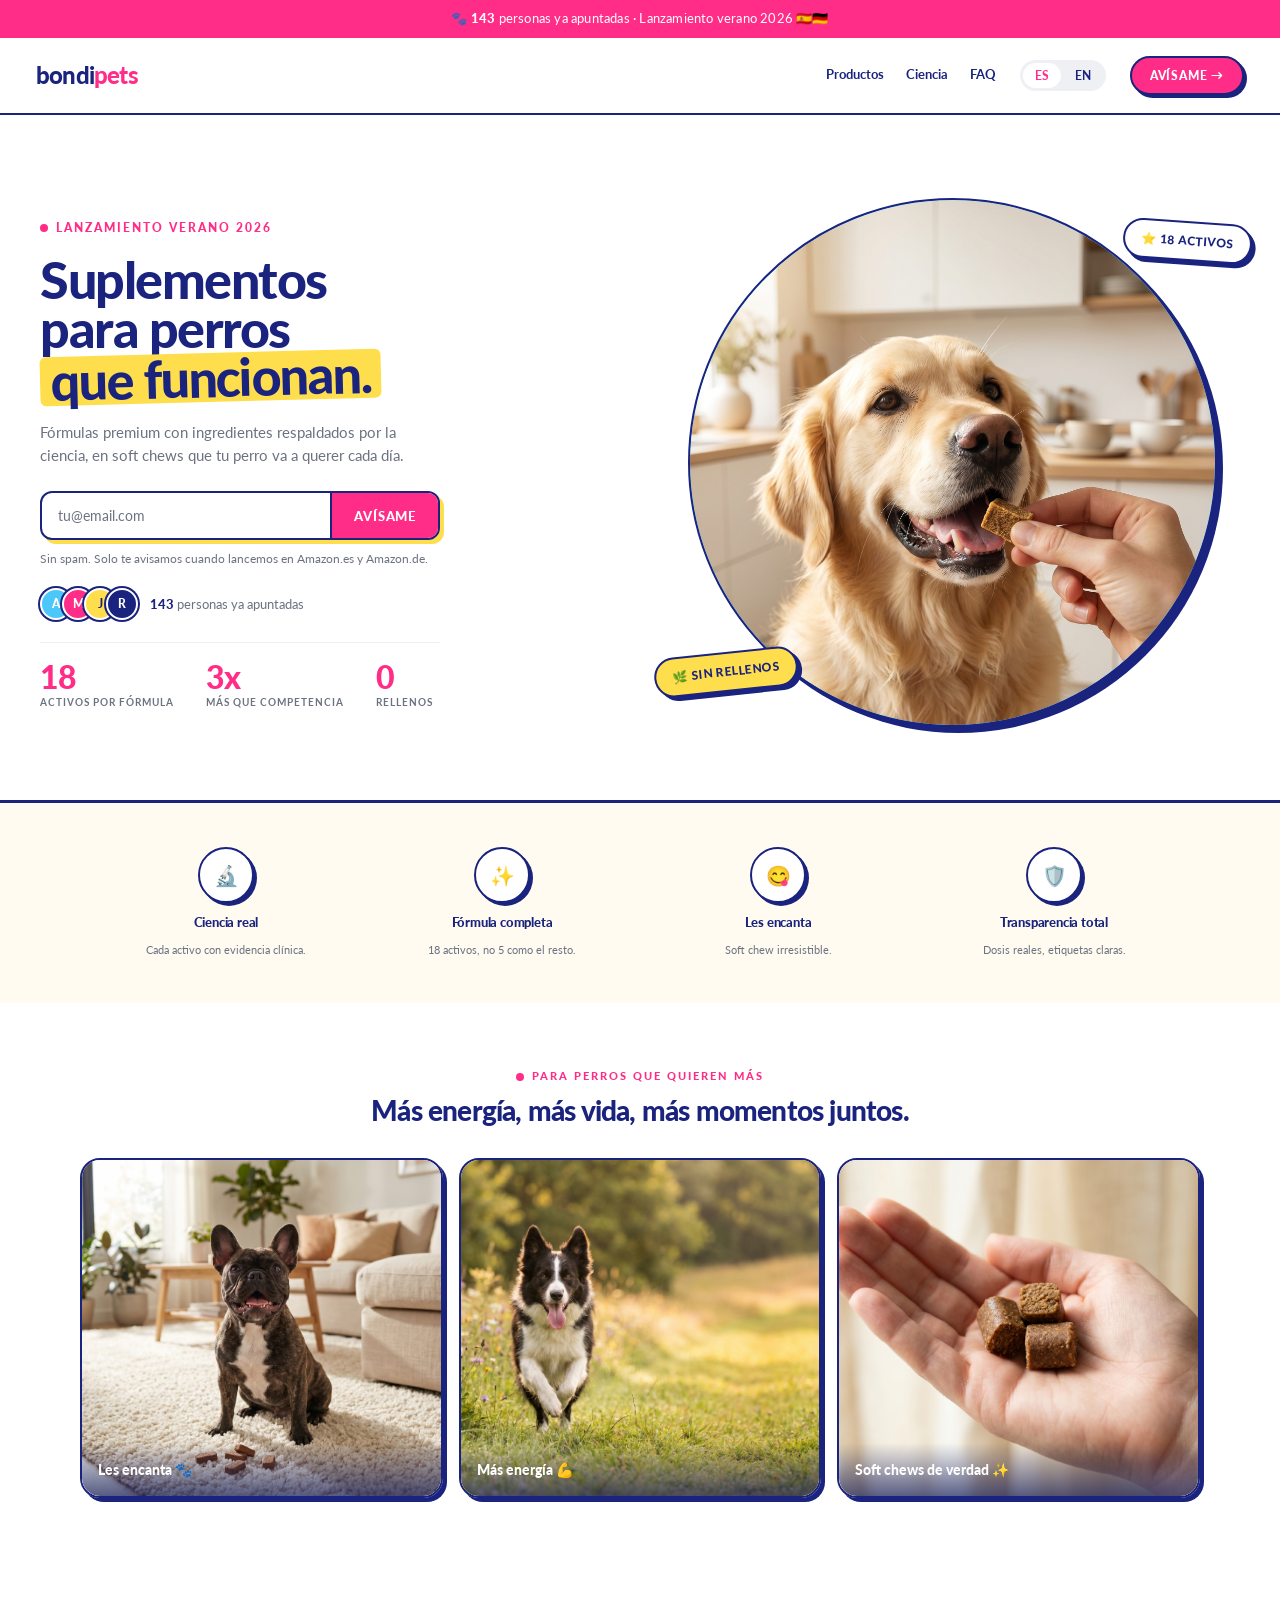
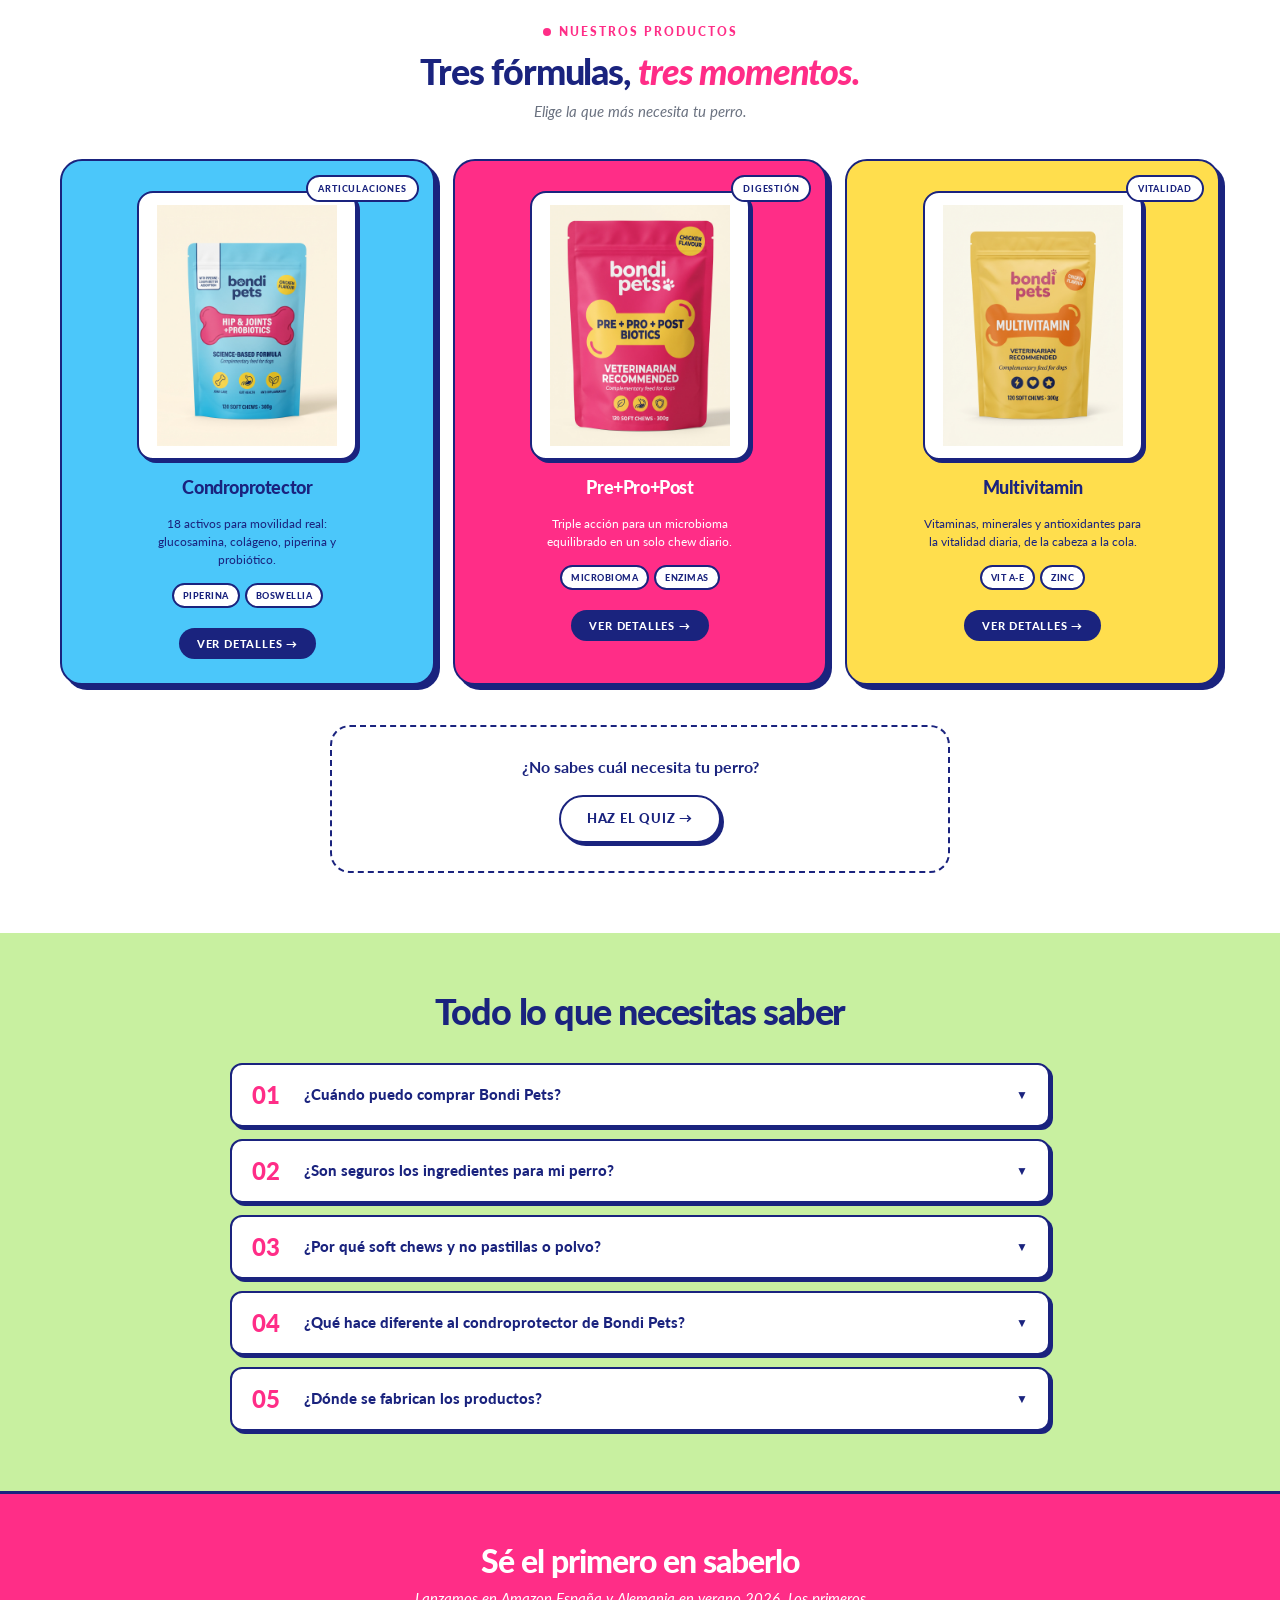
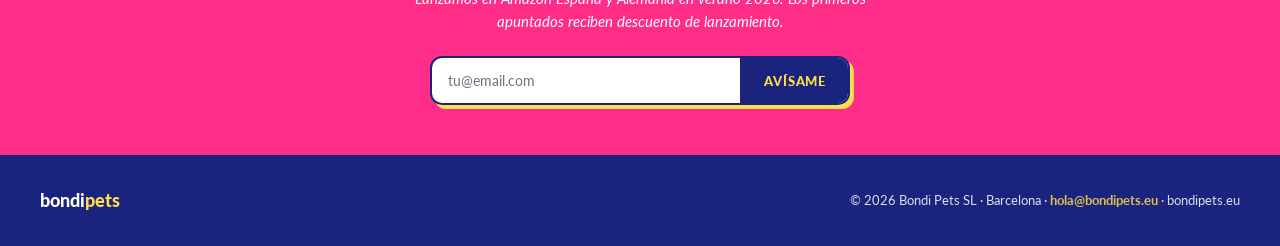
==== index.html @ 2d231807 "add product recommendation quiz Co-Authored-By: Claude Opus 4.7 (1M context) <noreply@anthropic.com>" ====
<!DOCTYPE html>
<html lang="es">
<head>
<meta charset="UTF-8">
<meta name="viewport" content="width=device-width, initial-scale=1.0">
<title>Bondi Pets — Coming Soon</title>
<meta name="description" content="Suplementos premium para perros respaldados por la ciencia. Lanzamos en Amazon España y Alemania en verano 2026.">
<link rel="preconnect" href="https://fonts.googleapis.com">
<link rel="preconnect" href="https://fonts.gstatic.com" crossorigin>
<link href="https://fonts.googleapis.com/css2?family=Lato:ital,wght@0,400;0,700;0,900;1,400&display=swap" rel="stylesheet">
<style>
*,*::before,*::after{box-sizing:border-box;margin:0;padding:0}
:root{
  --fucsia:#FF2D87;
  --amarillo:#FFDE4D;
  --cian:#4BC7FA;
  --navy:#1A237E;
  --cream:#FFFBF0;
  --verde:#C8F0A0;
  --white:#FFFFFF;
  --gris:#6B7280;
  --gris-claro:#EEF0F4;
}
html{scroll-behavior:smooth}
body{font-family:'Lato',sans-serif;background:var(--white);color:var(--navy);overflow-x:hidden;font-weight:400;line-height:1.5}
a{color:inherit;text-decoration:none}

/* TOP BAR */
.topbar{background:var(--fucsia);color:var(--white);text-align:center;padding:9px 16px;font-size:13px;font-weight:400;letter-spacing:0.2px}
.topbar strong{font-weight:900}

/* NAV */
nav{background:var(--white);border-bottom:2.5px solid var(--navy);padding:18px 36px;display:flex;justify-content:space-between;align-items:center;position:sticky;top:0;z-index:100}
.logo{font-weight:900;font-size:24px;color:var(--navy);letter-spacing:-0.8px;cursor:pointer;line-height:1}
.logo span{color:var(--fucsia)}
.nav-right{display:flex;gap:24px;align-items:center}
.nav-links{display:flex;gap:22px;align-items:center}
.nav-link{font-size:13px;font-weight:700;color:var(--navy);cursor:pointer;transition:color 0.15s}
.nav-link:hover{color:var(--fucsia)}
.lang-toggle{display:flex;background:var(--gris-claro);border-radius:999px;padding:3px;gap:2px}
.lang-btn{font-family:'Lato',sans-serif;font-size:12px;font-weight:700;padding:5px 12px;border-radius:999px;border:none;background:transparent;cursor:pointer;color:var(--navy)}
.lang-btn.active{background:var(--white);color:var(--fucsia)}
.btn-cta{background:var(--fucsia);color:var(--white);font-weight:900;font-size:12px;padding:10px 18px;border-radius:999px;border:2.5px solid var(--navy);cursor:pointer;font-family:'Lato',sans-serif;letter-spacing:0.8px;box-shadow:3px 3px 0 var(--navy);transition:transform 0.1s,box-shadow 0.1s}
.btn-cta:hover{transform:translate(-1px,-1px);box-shadow:4px 4px 0 var(--navy)}
.btn-cta:active{transform:translate(2px,2px);box-shadow:1px 1px 0 var(--navy)}

/* HERO */
.hero{padding:60px 40px 50px;display:grid;grid-template-columns:1fr 1fr;gap:50px;max-width:1280px;margin:0 auto;align-items:center}
.eyebrow{display:inline-flex;align-items:center;gap:8px;color:var(--fucsia);font-size:12px;font-weight:900;letter-spacing:2px;text-transform:uppercase;margin-bottom:18px}
.eyebrow::before{content:'';width:8px;height:8px;border-radius:50%;background:var(--fucsia)}
.hero-title{font-weight:900;font-size:52px;line-height:0.95;color:var(--navy);letter-spacing:-1.5px;margin-bottom:18px}
.highlight{display:inline-block;background:var(--amarillo);padding:0 10px;border-radius:6px;transform:rotate(-1.5deg)}
.hero-sub{font-size:15px;color:var(--gris);line-height:1.55;max-width:380px;margin-bottom:24px}
.email-wrap{display:flex;background:var(--white);border:2.5px solid var(--navy);border-radius:12px;max-width:400px;box-shadow:4px 4px 0 var(--amarillo);overflow:hidden}
.email-wrap input{flex:1;border:none;outline:none;padding:14px 16px;font-size:14px;font-family:'Lato',sans-serif;background:transparent;color:var(--navy);font-weight:400}
.email-wrap input::placeholder{color:var(--gris)}
.email-wrap button{background:var(--fucsia);color:var(--white);border:none;font-weight:900;font-family:'Lato',sans-serif;font-size:13px;padding:14px 22px;cursor:pointer;white-space:nowrap;letter-spacing:0.8px;border-left:2.5px solid var(--navy)}
.email-wrap button:hover{background:var(--navy)}
.launch-hint{margin-top:10px;font-size:12px;color:var(--gris);font-weight:400}
.success-msg,.error-msg{display:none;margin-top:10px;font-size:13px;font-weight:900}
.success-msg{color:var(--navy)}
.error-msg{color:var(--fucsia)}

.trust-bar{margin-top:20px;display:flex;align-items:center;gap:12px;font-size:13px;color:var(--gris);font-weight:400}
.avatars{display:flex}
.avatars div{width:32px;height:32px;border-radius:50%;border:2.5px solid var(--white);margin-left:-10px;display:flex;align-items:center;justify-content:center;font-size:12px;font-weight:900;color:var(--white);box-shadow:0 0 0 2px var(--navy)}
.avatars div:first-child{margin-left:0}
.trust-bar strong{color:var(--navy);font-weight:900}

.hero-sep{height:1px;background:var(--gris-claro);margin:22px 0 18px;max-width:400px}
.stats{display:flex;gap:32px;max-width:400px}
.stat{display:flex;flex-direction:column;gap:2px}
.stat-num{font-size:32px;font-weight:900;color:var(--fucsia);line-height:1;letter-spacing:-1px}
.stat-lbl{font-size:10px;font-weight:700;color:var(--gris);text-transform:uppercase;letter-spacing:1px}

/* HERO RIGHT — product stage */
.hero-right{position:relative;aspect-ratio:1;display:flex;align-items:center;justify-content:center;max-width:700px;width:100%;justify-self:center}
.hero-stage{position:relative;width:92%;aspect-ratio:1;border-radius:50%;background:var(--cian);border:2.5px solid var(--navy);box-shadow:6px 6px 0 var(--navy);overflow:hidden}
.hero-stage img{width:100%;height:100%;object-fit:cover;border-radius:50%;display:block}

.floater{position:absolute;background:var(--white);border:2.5px solid var(--navy);border-radius:999px;padding:9px 16px;font-size:12px;font-weight:900;color:var(--navy);box-shadow:4px 4px 0 var(--navy);letter-spacing:0.5px;z-index:3;white-space:nowrap}
.floater-top{top:8%;right:-2%;transform:rotate(4deg)}
.floater-bot{bottom:10%;left:-2%;transform:rotate(-6deg);background:var(--amarillo)}

/* BENEFICIOS */
.benefits{background:var(--cream);border-top:3px solid var(--navy);padding:44px 40px}
.benefits-grid{max-width:1080px;margin:0 auto;display:grid;grid-template-columns:repeat(4,1fr);gap:24px}
.benefit{display:flex;flex-direction:column;align-items:center;text-align:center;gap:10px}
.benefit-icon{width:56px;height:56px;background:var(--white);border:2.5px solid var(--navy);border-radius:50%;display:flex;align-items:center;justify-content:center;font-size:20px;box-shadow:3px 3px 0 var(--navy)}
.benefit h4{font-size:13px;font-weight:900;color:var(--navy);letter-spacing:-0.2px}
.benefit p{font-size:11px;color:var(--gris);line-height:1.5;max-width:180px}

/* LIFESTYLE */
.lifestyle{background:var(--white);padding:60px 40px;max-width:1200px;margin:0 auto}
.lifestyle-head{text-align:center;margin-bottom:32px}
.lifestyle-eyebrow{display:inline-flex;align-items:center;gap:8px;color:var(--fucsia);font-size:11px;font-weight:900;letter-spacing:2px;text-transform:uppercase;margin-bottom:10px}
.lifestyle-eyebrow::before{content:'';width:8px;height:8px;border-radius:50%;background:var(--fucsia)}
.lifestyle-title{font-weight:900;font-size:28px;color:var(--navy);letter-spacing:-0.8px;line-height:1.1}
.lifestyle-grid{display:grid;grid-template-columns:repeat(3,1fr);gap:16px}
.lifestyle-card{position:relative;border:2.5px solid var(--navy);border-radius:20px;box-shadow:4px 4px 0 var(--navy);overflow:hidden;height:340px}
.lifestyle-card img{width:100%;height:100%;object-fit:cover;display:block}
.lifestyle-caption{position:absolute;bottom:0;left:0;right:0;padding:16px;background:linear-gradient(to bottom,rgba(26,35,94,0) 0%,rgba(26,35,94,0.7) 100%);color:var(--white);font-size:14px;font-weight:900;border-radius:0 0 18px 18px}

/* PRODUCTS */
.products{background:var(--white);padding:60px 40px}
.products-head{text-align:center;max-width:680px;margin:0 auto 36px}
.section-eyebrow{display:inline-flex;align-items:center;gap:8px;color:var(--fucsia);font-size:12px;font-weight:900;letter-spacing:2px;text-transform:uppercase;margin-bottom:12px}
.section-eyebrow::before{content:'';width:8px;height:8px;border-radius:50%;background:var(--fucsia)}
.section-title{font-weight:900;font-size:36px;color:var(--navy);letter-spacing:-1.2px;line-height:1.05;margin-bottom:10px}
.section-title em{color:var(--fucsia);font-style:italic;font-weight:900}
.section-sub{font-size:15px;color:var(--gris);font-style:italic}

.products-grid{max-width:1160px;margin:0 auto;display:grid;grid-template-columns:repeat(3,1fr);gap:18px}
.pcard{position:relative;border:2.5px solid var(--navy);border-radius:22px;padding:24px 20px;display:flex;flex-direction:column;align-items:center;gap:14px;box-shadow:5px 5px 0 var(--navy)}
.pc-cian{background:var(--cian)}
.pc-fucsia{background:var(--fucsia)}
.pc-amarillo{background:var(--amarillo)}
.pc-tag{position:absolute;top:14px;right:14px;background:var(--white);border:2px solid var(--navy);border-radius:999px;font-size:9px;font-weight:900;color:var(--navy);padding:5px 10px;letter-spacing:0.8px}
.pc-img-wrap{width:100%;max-width:220px;background:var(--white);border:2.5px solid var(--navy);border-radius:16px;padding:12px;box-shadow:3px 3px 0 var(--navy);margin-top:6px;display:flex;align-items:center;justify-content:center}
.pc-img-wrap img{width:100%;max-width:180px;height:auto;display:block}
.pc-title{font-size:18px;font-weight:900;color:var(--navy);letter-spacing:-0.4px;text-align:center}
.pc-desc{font-size:12px;color:var(--navy);line-height:1.5;text-align:center;max-width:220px}
.pc-chips{display:flex;flex-wrap:wrap;gap:5px;justify-content:center}
.pc-chip{font-size:9px;font-weight:900;padding:4px 9px;border-radius:999px;background:var(--white);border:2px solid var(--navy);color:var(--navy);letter-spacing:0.5px}
.pc-btn{margin-top:6px;background:var(--navy);color:var(--white);font-family:'Lato',sans-serif;font-weight:900;font-size:11px;padding:9px 18px;border-radius:999px;border:none;cursor:pointer;letter-spacing:0.8px}
.pc-btn:hover{background:var(--white);color:var(--navy);outline:2px solid var(--navy)}
.pc-fucsia .pc-title,.pc-fucsia .pc-desc{color:var(--white)}
.quiz-cta{margin-top:40px;text-align:center;padding:28px 24px;border:2.5px dashed var(--navy);border-radius:20px;max-width:620px;margin-left:auto;margin-right:auto}
.quiz-cta p{font-size:16px;font-weight:700;color:var(--navy);margin-bottom:16px}
.btn-outline-navy{display:inline-block;background:var(--white);color:var(--navy);font-family:'Lato',sans-serif;font-weight:900;font-size:13px;padding:12px 26px;border-radius:999px;border:2.5px solid var(--navy);cursor:pointer;letter-spacing:0.8px;text-transform:uppercase;box-shadow:3px 3px 0 var(--navy);transition:transform 0.1s,box-shadow 0.1s,background 0.15s,color 0.15s}
.btn-outline-navy:hover{background:var(--navy);color:var(--amarillo);transform:translate(-1px,-1px);box-shadow:4px 4px 0 var(--fucsia)}
.btn-outline-navy:active{transform:translate(2px,2px);box-shadow:1px 1px 0 var(--navy)}

/* FAQ */
.faq-section{background:var(--verde);padding:60px 40px}
.faq-inner{max-width:820px;margin:0 auto}
.faq-section .section-title{text-align:center;margin-bottom:32px}
.faq-list{display:flex;flex-direction:column;gap:12px}
.faq-item{background:var(--white);border:2px solid var(--navy);border-radius:12px;box-shadow:3px 3px 0 var(--navy);overflow:hidden}
.faq-q{padding:18px 20px;font-weight:900;font-size:15px;color:var(--navy);cursor:pointer;display:flex;align-items:center;gap:16px;transition:background 0.15s}
.faq-q:hover{background:var(--cream)}
.faq-num{color:var(--fucsia);font-weight:900;font-size:24px;line-height:1;flex-shrink:0;letter-spacing:-0.5px;min-width:36px}
.faq-q-text{flex:1}
.faq-arrow{font-size:12px;color:var(--navy);transition:transform 0.2s;flex-shrink:0}
.faq-a{display:none;padding:0 20px 18px calc(20px + 36px + 16px);font-size:14px;color:var(--navy);line-height:1.6}
.faq-item.open .faq-arrow{transform:rotate(180deg)}
.faq-item.open .faq-a{display:block}

/* CTA */
.cta-band{background:var(--fucsia);color:var(--white);padding:50px 40px;text-align:center;border-top:3px solid var(--navy)}
.cta-band h2{font-weight:900;font-size:32px;margin-bottom:10px;letter-spacing:-1px;line-height:1.05}
.cta-band p{font-size:15px;margin-bottom:24px;font-style:italic;max-width:520px;margin-left:auto;margin-right:auto}
.cta-form{display:flex;max-width:420px;margin:0 auto;background:var(--white);border:2.5px solid var(--navy);border-radius:12px;box-shadow:4px 4px 0 var(--amarillo);overflow:hidden}
.cta-form input{flex:1;border:none;outline:none;background:transparent;padding:14px 16px;font-size:14px;font-family:'Lato',sans-serif;color:var(--navy);font-weight:400}
.cta-form input::placeholder{color:var(--gris)}
.cta-form button{background:var(--navy);color:var(--amarillo);border:none;font-weight:900;font-family:'Lato',sans-serif;font-size:13px;padding:14px 22px;cursor:pointer;white-space:nowrap;letter-spacing:0.8px;border-left:2.5px solid var(--navy)}
.cta-form button:hover{background:var(--amarillo);color:var(--navy)}
.cta-success,.cta-error{display:none;margin-top:14px;font-size:13px;font-weight:900;color:var(--amarillo)}

/* FOOTER */
footer{background:var(--navy);padding:32px 40px;display:flex;justify-content:space-between;align-items:center;flex-wrap:wrap;gap:14px}
.footer-logo{font-weight:900;font-size:18px;color:var(--white)}
.footer-logo span{color:var(--amarillo)}
.footer-info{font-size:13px;color:var(--white);opacity:0.85}
.footer-info a{color:var(--amarillo);font-weight:700}

@media(max-width:900px){
  .hero{grid-template-columns:1fr;padding:40px 20px;gap:40px}
  .hero-title{font-size:40px}
  .hero-right{max-width:360px;margin:0 auto;width:100%}
  .benefits-grid{grid-template-columns:repeat(2,1fr);gap:20px}
  .products-grid{grid-template-columns:1fr;gap:16px}
  .lifestyle-grid{grid-template-columns:1fr;gap:14px}
  .lifestyle-card{height:280px}
  .lifestyle-title{font-size:24px}
  nav{padding:14px 20px}
  .nav-links{display:none}
  .lifestyle{padding:44px 20px}
  .benefits,.products,.faq-section,.cta-band{padding:44px 20px}
  footer{flex-direction:column;text-align:center;padding:24px 20px}
  .floater-top{right:-2%}
  .floater-bot{left:-4%}
}
@media(max-width:480px){
  .hero-title{font-size:34px}
  .stats{gap:20px}
  .stat-num{font-size:26px}
  .email-wrap,.cta-form{flex-direction:column}
  .email-wrap button,.cta-form button{border-left:none;border-top:2.5px solid var(--navy)}
  .benefits-grid{grid-template-columns:1fr}
  .btn-cta{display:none}
  .faq-a{padding-left:20px}
}
</style>
</head>
<body>

<div class="topbar">
  🐾 <strong id="counter-num">143</strong> <span class="es">personas ya apuntadas · Lanzamiento verano 2026 🇪🇸🇩🇪</span><span class="en" style="display:none">people signed up · Launching summer 2026 🇪🇸🇩🇪</span>
</div>

<nav>
  <div class="logo" onclick="scrollTo(0,0)">bondi<span>pets</span></div>
  <div class="nav-right">
    <div class="nav-links">
      <a class="nav-link es" onclick="document.getElementById('productos').scrollIntoView({behavior:'smooth'})">Productos</a>
      <a class="nav-link en" style="display:none" onclick="document.getElementById('productos').scrollIntoView({behavior:'smooth'})">Products</a>
      <a class="nav-link es" onclick="document.getElementById('ciencia').scrollIntoView({behavior:'smooth'})">Ciencia</a>
      <a class="nav-link en" style="display:none" onclick="document.getElementById('ciencia').scrollIntoView({behavior:'smooth'})">Science</a>
      <a class="nav-link es" onclick="document.getElementById('faq').scrollIntoView({behavior:'smooth'})">FAQ</a>
      <a class="nav-link en" style="display:none" onclick="document.getElementById('faq').scrollIntoView({behavior:'smooth'})">FAQ</a>
    </div>
    <div class="lang-toggle">
      <button class="lang-btn active" onclick="setLang('es')">ES</button>
      <button class="lang-btn" onclick="setLang('en')">EN</button>
    </div>
    <button class="btn-cta" onclick="scrollTo({top:0,behavior:'smooth'});setTimeout(()=>document.getElementById('hero-email').focus(),500)">
      <span class="es">AVÍSAME →</span><span class="en" style="display:none">NOTIFY ME →</span>
    </button>
  </div>
</nav>

<!-- HERO -->
<section class="hero">
  <div>
    <div class="eyebrow">
      <span class="es">LANZAMIENTO VERANO 2026</span>
      <span class="en" style="display:none">LAUNCHING SUMMER 2026</span>
    </div>
    <h1 class="hero-title">
      <span class="es">Suplementos<br>para perros<br><span class="highlight">que funcionan.</span></span>
      <span class="en" style="display:none">Supplements<br>for dogs<br><span class="highlight">that work.</span></span>
    </h1>
    <p class="hero-sub es">Fórmulas premium con ingredientes respaldados por la ciencia, en soft chews que tu perro va a querer cada día.</p>
    <p class="hero-sub en" style="display:none">Premium formulas with science-backed ingredients, in soft chews your dog will want every single day.</p>
    <div class="email-wrap">
      <input type="email" id="hero-email" placeholder="tu@email.com">
      <button onclick="submitEmail('hero-email','hero-success','.email-wrap button','hero-error')">
        <span class="es">AVÍSAME</span><span class="en" style="display:none">NOTIFY ME</span>
      </button>
    </div>
    <p class="launch-hint es">Sin spam. Solo te avisamos cuando lancemos en Amazon.es y Amazon.de.</p>
    <p class="launch-hint en" style="display:none">No spam. We'll only notify you when we launch on Amazon.es and Amazon.de.</p>
    <p class="success-msg" id="hero-success">
      <span class="es">✓ ¡Apuntado! Te avisamos pronto.</span>
      <span class="en" style="display:none">✓ You're in! We'll be in touch.</span>
    </p>
    <p class="error-msg" id="hero-error">
      <span class="es">✗ Algo falló. Vuelve a intentarlo en un momento.</span>
      <span class="en" style="display:none">✗ Something went wrong. Please try again.</span>
    </p>

    <div class="trust-bar">
      <div class="avatars">
        <div style="background:#4BC7FA">A</div>
        <div style="background:#FF2D87">M</div>
        <div style="background:#FFDE4D;color:#1A237E">J</div>
        <div style="background:#1A237E">R</div>
      </div>
      <span class="es"><strong id="counter-num2">143</strong> personas ya apuntadas</span>
      <span class="en" style="display:none"><strong id="counter-num3">143</strong> people signed up</span>
    </div>

    <div class="hero-sep"></div>

    <div class="stats">
      <div class="stat">
        <div class="stat-num">18</div>
        <div class="stat-lbl es">Activos por fórmula</div>
        <div class="stat-lbl en" style="display:none">Actives per formula</div>
      </div>
      <div class="stat">
        <div class="stat-num">3x</div>
        <div class="stat-lbl es">Más que competencia</div>
        <div class="stat-lbl en" style="display:none">More vs competition</div>
      </div>
      <div class="stat">
        <div class="stat-num">0</div>
        <div class="stat-lbl es">Rellenos</div>
        <div class="stat-lbl en" style="display:none">Fillers</div>
      </div>
    </div>
  </div>

  <div class="hero-right">
    <div class="hero-stage">
      <img src="images/hero-dog-eating.png" alt="Golden retriever feliz recibiendo un soft chew Bondi Pets en una cocina luminosa" width="700" height="700">
    </div>
    <div class="floater floater-top">⭐ 18 ACTIVOS</div>
    <div class="floater floater-bot">🌿 SIN RELLENOS</div>
  </div>
</section>

<!-- BENEFICIOS -->
<section class="benefits" id="ciencia">
  <div class="benefits-grid">
    <div class="benefit">
      <div class="benefit-icon">🔬</div>
      <h4 class="es">Ciencia real</h4>
      <h4 class="en" style="display:none">Real science</h4>
      <p class="es">Cada activo con evidencia clínica.</p>
      <p class="en" style="display:none">Every active with clinical evidence.</p>
    </div>
    <div class="benefit">
      <div class="benefit-icon">✨</div>
      <h4 class="es">Fórmula completa</h4>
      <h4 class="en" style="display:none">Complete formula</h4>
      <p class="es">18 activos, no 5 como el resto.</p>
      <p class="en" style="display:none">18 actives, not 5 like the rest.</p>
    </div>
    <div class="benefit">
      <div class="benefit-icon">😋</div>
      <h4 class="es">Les encanta</h4>
      <h4 class="en" style="display:none">Dogs love it</h4>
      <p class="es">Soft chew irresistible.</p>
      <p class="en" style="display:none">Irresistible soft chew.</p>
    </div>
    <div class="benefit">
      <div class="benefit-icon">🛡️</div>
      <h4 class="es">Transparencia total</h4>
      <h4 class="en" style="display:none">Full transparency</h4>
      <p class="es">Dosis reales, etiquetas claras.</p>
      <p class="en" style="display:none">Real doses, clear labels.</p>
    </div>
  </div>
</section>

<!-- LIFESTYLE -->
<section class="lifestyle">
  <div class="lifestyle-head">
    <div class="lifestyle-eyebrow es">PARA PERROS QUE QUIEREN MÁS</div>
    <div class="lifestyle-eyebrow en" style="display:none">FOR DOGS WHO WANT MORE</div>
    <h2 class="lifestyle-title es">Más energía, más vida, más momentos juntos.</h2>
    <h2 class="lifestyle-title en" style="display:none">More energy, more life, more moments together.</h2>
  </div>
  <div class="lifestyle-grid">
    <div class="lifestyle-card">
      <img src="images/lifestyle-bulldog-happy.png" alt="Bulldog francés sonriente con soft chews Bondi Pets en una alfombra cream" loading="lazy" width="600" height="340">
      <div class="lifestyle-caption"><span class="es">Les encanta 🐾</span><span class="en" style="display:none">They love it 🐾</span></div>
    </div>
    <div class="lifestyle-card">
      <img src="images/lifestyle-border-collie-running.png" alt="Border collie corriendo feliz por un prado soleado al atardecer" loading="lazy" width="600" height="340">
      <div class="lifestyle-caption"><span class="es">Más energía 💪</span><span class="en" style="display:none">More energy 💪</span></div>
    </div>
    <div class="lifestyle-card">
      <img src="images/lifestyle-chews-closeup.png" alt="Detalle de tres soft chews marrones Bondi Pets en la palma de una mano" loading="lazy" width="600" height="340">
      <div class="lifestyle-caption"><span class="es">Soft chews de verdad ✨</span><span class="en" style="display:none">Real soft chews ✨</span></div>
    </div>
  </div>
</section>

<!-- PRODUCTS -->
<section class="products" id="productos">
  <div class="products-head">
    <div class="section-eyebrow es">NUESTROS PRODUCTOS</div>
    <div class="section-eyebrow en" style="display:none">OUR PRODUCTS</div>
    <h2 class="section-title es">Tres fórmulas, <em>tres momentos.</em></h2>
    <h2 class="section-title en" style="display:none">Three formulas, <em>three moments.</em></h2>
    <p class="section-sub es">Elige la que más necesita tu perro.</p>
    <p class="section-sub en" style="display:none">Choose the one your dog needs most.</p>
  </div>
  <div class="products-grid">

    <div class="pcard pc-cian">
      <span class="pc-tag"><span class="es">ARTICULACIONES</span><span class="en" style="display:none">JOINTS</span></span>
      <div class="pc-img-wrap">
        <img src="images/doypack-condroprotector.png" alt="Doypack Bondi Pets Condroprotector para articulaciones con 18 activos" loading="lazy" width="220" height="290">
      </div>
      <div class="pc-title es">Condroprotector</div>
      <div class="pc-title en" style="display:none">Joint Support</div>
      <p class="pc-desc es">18 activos para movilidad real: glucosamina, colágeno, piperina y probiótico.</p>
      <p class="pc-desc en" style="display:none">18 actives for real mobility: glucosamine, collagen, piperine and probiotic.</p>
      <div class="pc-chips">
        <span class="pc-chip">PIPERINA</span>
        <span class="pc-chip">BOSWELLIA</span>
      </div>
      <button class="pc-btn"><span class="es">VER DETALLES →</span><span class="en" style="display:none">SEE DETAILS →</span></button>
    </div>

    <div class="pcard pc-fucsia">
      <span class="pc-tag"><span class="es">DIGESTIÓN</span><span class="en" style="display:none">DIGESTION</span></span>
      <div class="pc-img-wrap">
        <img src="images/doypack-biotics.png" alt="Doypack Bondi Pets Pre+Pro+Post Biotics para digestión y microbioma" loading="lazy" width="220" height="290">
      </div>
      <div class="pc-title es">Pre+Pro+Post</div>
      <div class="pc-title en" style="display:none">Pre+Pro+Post</div>
      <p class="pc-desc es">Triple acción para un microbioma equilibrado en un solo chew diario.</p>
      <p class="pc-desc en" style="display:none">Triple action for a balanced microbiome in one daily chew.</p>
      <div class="pc-chips">
        <span class="pc-chip">MICROBIOMA</span>
        <span class="pc-chip">ENZIMAS</span>
      </div>
      <button class="pc-btn"><span class="es">VER DETALLES →</span><span class="en" style="display:none">SEE DETAILS →</span></button>
    </div>

    <div class="pcard pc-amarillo">
      <span class="pc-tag"><span class="es">VITALIDAD</span><span class="en" style="display:none">VITALITY</span></span>
      <div class="pc-img-wrap">
        <img src="images/doypack-multivitamin.png" alt="Doypack Bondi Pets Multivitamin con vitaminas minerales y antioxidantes" loading="lazy" width="220" height="290">
      </div>
      <div class="pc-title es">Multivitamin</div>
      <div class="pc-title en" style="display:none">Multivitamin</div>
      <p class="pc-desc es">Vitaminas, minerales y antioxidantes para la vitalidad diaria, de la cabeza a la cola.</p>
      <p class="pc-desc en" style="display:none">Vitamins, minerals and antioxidants for daily vitality, head to tail.</p>
      <div class="pc-chips">
        <span class="pc-chip">VIT A-E</span>
        <span class="pc-chip">ZINC</span>
      </div>
      <button class="pc-btn"><span class="es">VER DETALLES →</span><span class="en" style="display:none">SEE DETAILS →</span></button>
    </div>

  </div>

  <div class="quiz-cta">
    <p class="es">¿No sabes cuál necesita tu perro?</p>
    <p class="en" style="display:none">Not sure which one your dog needs?</p>
    <a class="btn-outline-navy" href="quiz.html"><span class="es">HAZ EL QUIZ →</span><span class="en" style="display:none">TAKE THE QUIZ →</span></a>
  </div>
</section>

<!-- FAQ -->
<section class="faq-section" id="faq">
  <div class="faq-inner">
    <h2 class="section-title es">Todo lo que necesitas saber</h2>
    <h2 class="section-title en" style="display:none">Everything you need to know</h2>
    <div class="faq-list">
      <div class="faq-item">
        <div class="faq-q" onclick="toggleFaq(this)">
          <span class="faq-num">01</span>
          <span class="faq-q-text"><span class="es">¿Cuándo puedo comprar Bondi Pets?</span><span class="en" style="display:none">When can I buy Bondi Pets?</span></span>
          <span class="faq-arrow">▼</span>
        </div>
        <div class="faq-a"><span class="es">Lanzamos en Amazon España y Amazon Alemania en verano 2026. Apúntate arriba y serás el primero en saberlo — con descuento de lanzamiento incluido.</span><span class="en" style="display:none">We launch on Amazon Spain and Amazon Germany in summer 2026. Sign up above and you'll be the first to know — including a launch discount.</span></div>
      </div>
      <div class="faq-item">
        <div class="faq-q" onclick="toggleFaq(this)">
          <span class="faq-num">02</span>
          <span class="faq-q-text"><span class="es">¿Son seguros los ingredientes para mi perro?</span><span class="en" style="display:none">Are the ingredients safe for my dog?</span></span>
          <span class="faq-arrow">▼</span>
        </div>
        <div class="faq-a"><span class="es">Sí. Todos los ingredientes están seleccionados con base en evidencia clínica y están dentro de los límites de seguridad establecidos para perros. Las fórmulas cumplen con la normativa europea de pienso complementario (Reg. 767/2009).</span><span class="en" style="display:none">Yes. All ingredients are selected based on clinical evidence and are within established safety limits for dogs. The formulas comply with European complementary feed regulations (Reg. 767/2009).</span></div>
      </div>
      <div class="faq-item">
        <div class="faq-q" onclick="toggleFaq(this)">
          <span class="faq-num">03</span>
          <span class="faq-q-text"><span class="es">¿Por qué soft chews y no pastillas o polvo?</span><span class="en" style="display:none">Why soft chews and not pills or powder?</span></span>
          <span class="faq-arrow">▼</span>
        </div>
        <div class="faq-a"><span class="es">Los soft chews tienen la mayor tasa de aceptación por parte de los perros — más del 90% los acepta sin resistencia. Sin esconder pastillas en comida, sin mezclar polvos. Tu perro lo toma como una chuche.</span><span class="en" style="display:none">Soft chews have the highest acceptance rate among dogs — over 90% accept them without resistance. No hiding pills in food, no mixing powders. Your dog takes it like a treat.</span></div>
      </div>
      <div class="faq-item">
        <div class="faq-q" onclick="toggleFaq(this)">
          <span class="faq-num">04</span>
          <span class="faq-q-text"><span class="es">¿Qué hace diferente al condroprotector de Bondi Pets?</span><span class="en" style="display:none">What makes Bondi Pets joint supplement different?</span></span>
          <span class="faq-arrow">▼</span>
        </div>
        <div class="faq-a"><span class="es">Tres cosas que ningún competidor en Amazon.es tiene: (1) Piperina para maximizar la absorción de la cúrcuma, (2) Probiótico Bacillus subtilis para salud intestinal, (3) 18 activos frente a los 5-6 de media de la competencia.</span><span class="en" style="display:none">Three things no competitor on Amazon.es has: (1) Piperine to maximize turmeric absorption, (2) Bacillus subtilis probiotic for gut health, (3) 18 actives vs the competition's average of 5-6.</span></div>
      </div>
      <div class="faq-item">
        <div class="faq-q" onclick="toggleFaq(this)">
          <span class="faq-num">05</span>
          <span class="faq-q-text"><span class="es">¿Dónde se fabrican los productos?</span><span class="en" style="display:none">Where are the products manufactured?</span></span>
          <span class="faq-arrow">▼</span>
        </div>
        <div class="faq-a"><span class="es">Los productos se fabrican con estándares de calidad certificados y cumplen con toda la normativa de importación y etiquetado de la Unión Europea antes de llegar al consumidor.</span><span class="en" style="display:none">Products are manufactured to certified quality standards and comply with all EU import and labeling regulations before reaching the consumer.</span></div>
      </div>
    </div>
  </div>
</section>

<!-- CTA -->
<div class="cta-band">
  <h2 class="es">Sé el primero en saberlo</h2>
  <h2 class="en" style="display:none">Be the first to know</h2>
  <p class="es">Lanzamos en Amazon España y Alemania en verano 2026. Los primeros apuntados reciben descuento de lanzamiento.</p>
  <p class="en" style="display:none">Launching on Amazon Spain and Germany in summer 2026. Early sign-ups get a launch discount.</p>
  <div class="cta-form">
    <input type="email" id="cta-email" placeholder="tu@email.com">
    <button onclick="submitEmail('cta-email','cta-success','.cta-form button','cta-error')"><span class="es">AVÍSAME</span><span class="en" style="display:none">NOTIFY ME</span></button>
  </div>
  <p class="cta-success" id="cta-success"><span class="es">✓ ¡Genial! Te avisamos pronto.</span><span class="en" style="display:none">✓ Great! We'll be in touch.</span></p>
  <p class="cta-error" id="cta-error"><span class="es">✗ Algo falló. Vuelve a intentarlo en un momento.</span><span class="en" style="display:none">✗ Something went wrong. Please try again.</span></p>
</div>

<footer>
  <div class="footer-logo">bondi<span>pets</span></div>
  <div class="footer-info">© 2026 Bondi Pets SL · Barcelona · <a href="mailto:hola@bondipets.eu">hola@bondipets.eu</a> · bondipets.eu</div>
</footer>

<script>
function setLang(l){
  document.querySelectorAll('.es').forEach(e=>e.style.display=l==='es'?'':'none');
  document.querySelectorAll('.en').forEach(e=>e.style.display=l==='en'?'':'none');
  document.querySelectorAll('.lang-btn').forEach(b=>b.classList.remove('active'));
  document.querySelectorAll('.lang-btn').forEach(b=>{if(b.textContent===l.toUpperCase())b.classList.add('active')});
}
var baseCount=143;
function animateCounter(){
  baseCount++;
  ['counter-num','counter-num2','counter-num3'].forEach(id=>{var el=document.getElementById(id);if(el)el.textContent=baseCount;});
}
function submitEmail(inputId,successId,btnSelector,errorId){
  var i=document.getElementById(inputId);
  var s=document.getElementById(successId);
  var e=errorId?document.getElementById(errorId):null;
  var b=document.querySelector(btnSelector);
  if(e)e.style.display='none';
  if(!(i.value&&i.value.includes('@'))){
    i.style.outline='3px solid #FF2D87';setTimeout(function(){i.style.outline=''},1000);
    return;
  }
  if(b)b.disabled=true;
  var form=document.getElementById('ml-form');
  var iframe=document.getElementById('ml-target');
  document.getElementById('ml-email').value=i.value;
  var settled=false;
  var onLoad=function(){
    if(settled)return;settled=true;
    iframe.removeEventListener('load',onLoad);
    i.disabled=true;s.style.display='block';animateCounter();
  };
  iframe.addEventListener('load',onLoad);
  setTimeout(function(){
    if(settled)return;settled=true;
    iframe.removeEventListener('load',onLoad);
    if(b)b.disabled=false;
    if(e)e.style.display='block';
  },8000);
  form.submit();
}
function toggleFaq(el){
  var item=el.parentElement;
  var wasOpen=item.classList.contains('open');
  document.querySelectorAll('.faq-item').forEach(f=>f.classList.remove('open'));
  if(!wasOpen)item.classList.add('open');
}
</script>
<iframe name="ml-target" id="ml-target" style="display:none" aria-hidden="true" title="MailerLite submission target"></iframe>
<form id="ml-form" action="https://assets.mailerlite.com/jsonp/2274921/forms/185001378556413931/subscribe" method="post" target="ml-target" style="display:none" aria-hidden="true">
  <input type="email" name="fields[email]" id="ml-email">
  <input type="hidden" name="ml-submit" value="1">
  <input type="hidden" name="anticsrf" value="true">
</form>
<script src="https://groot.mailerlite.com/js/w/webforms.min.js?v95037e5bac78f29ed026832ca21a7c7b"></script>
</body>
</html>
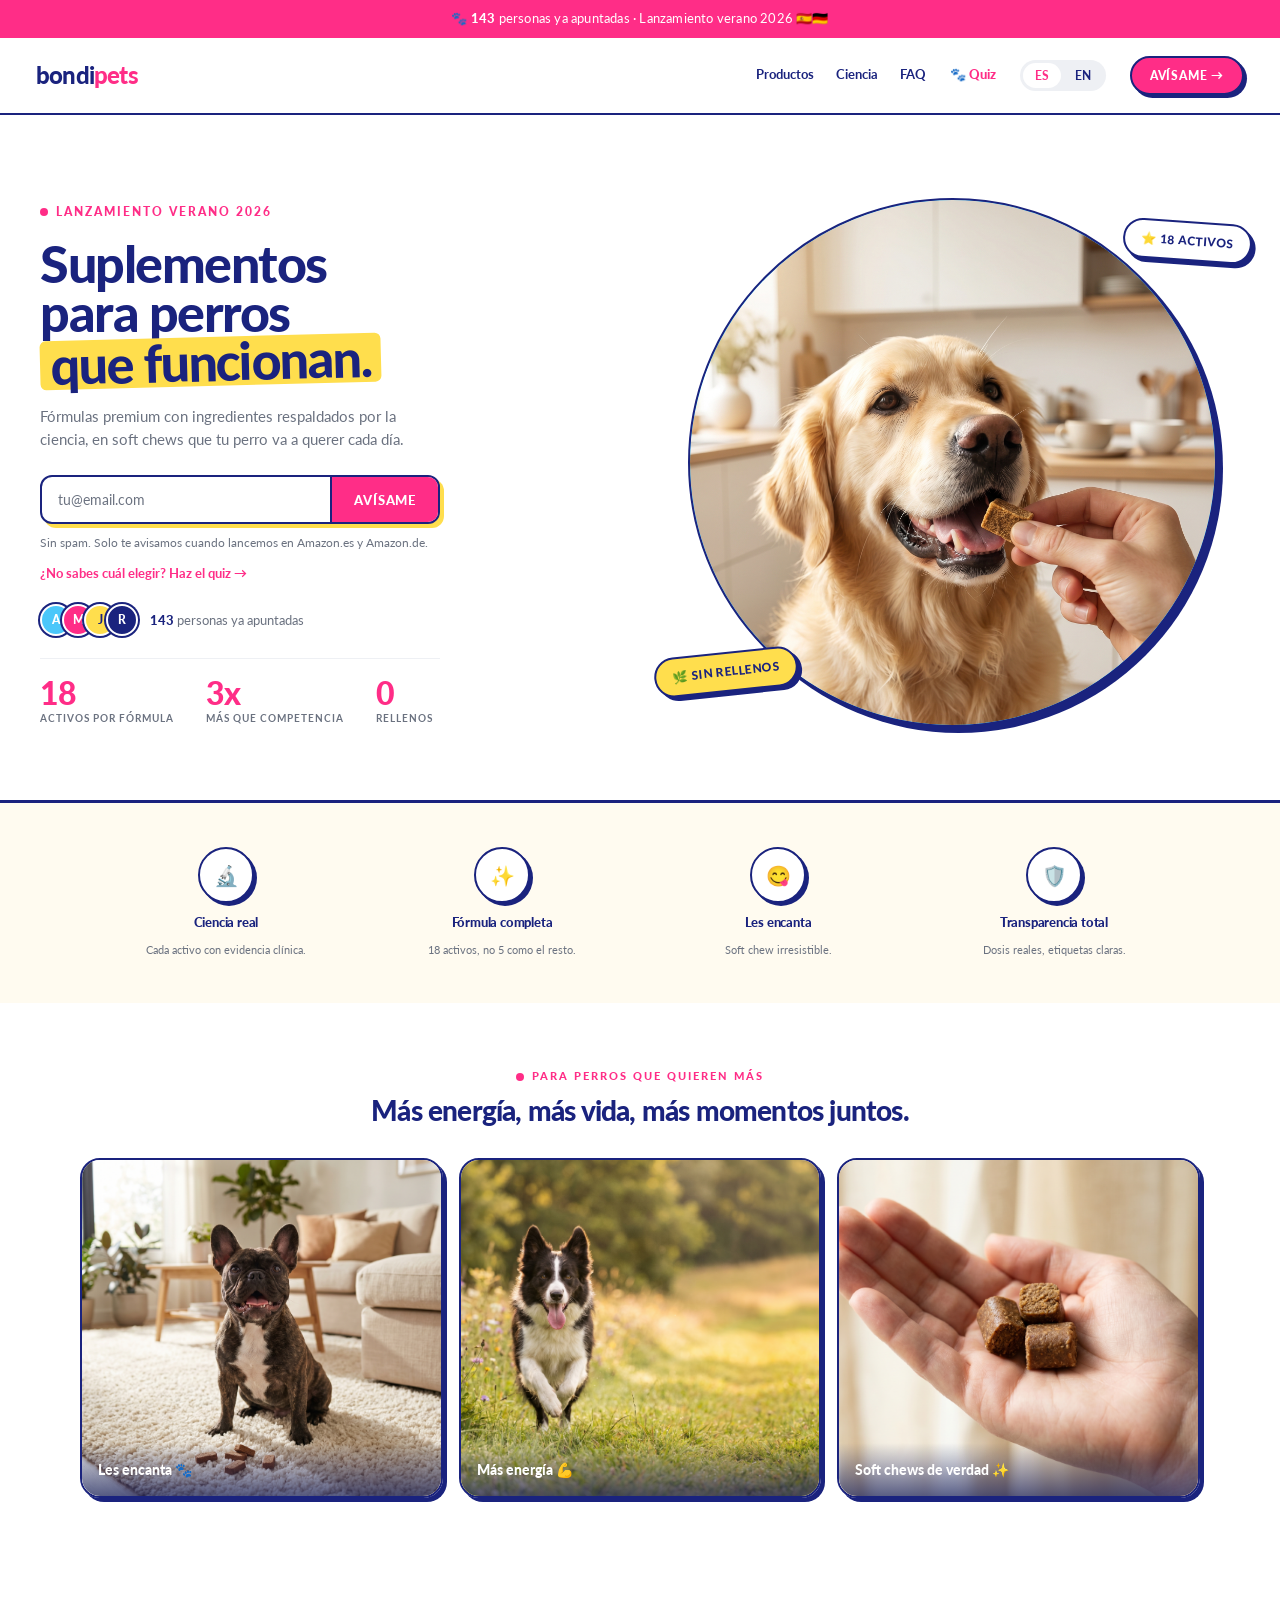
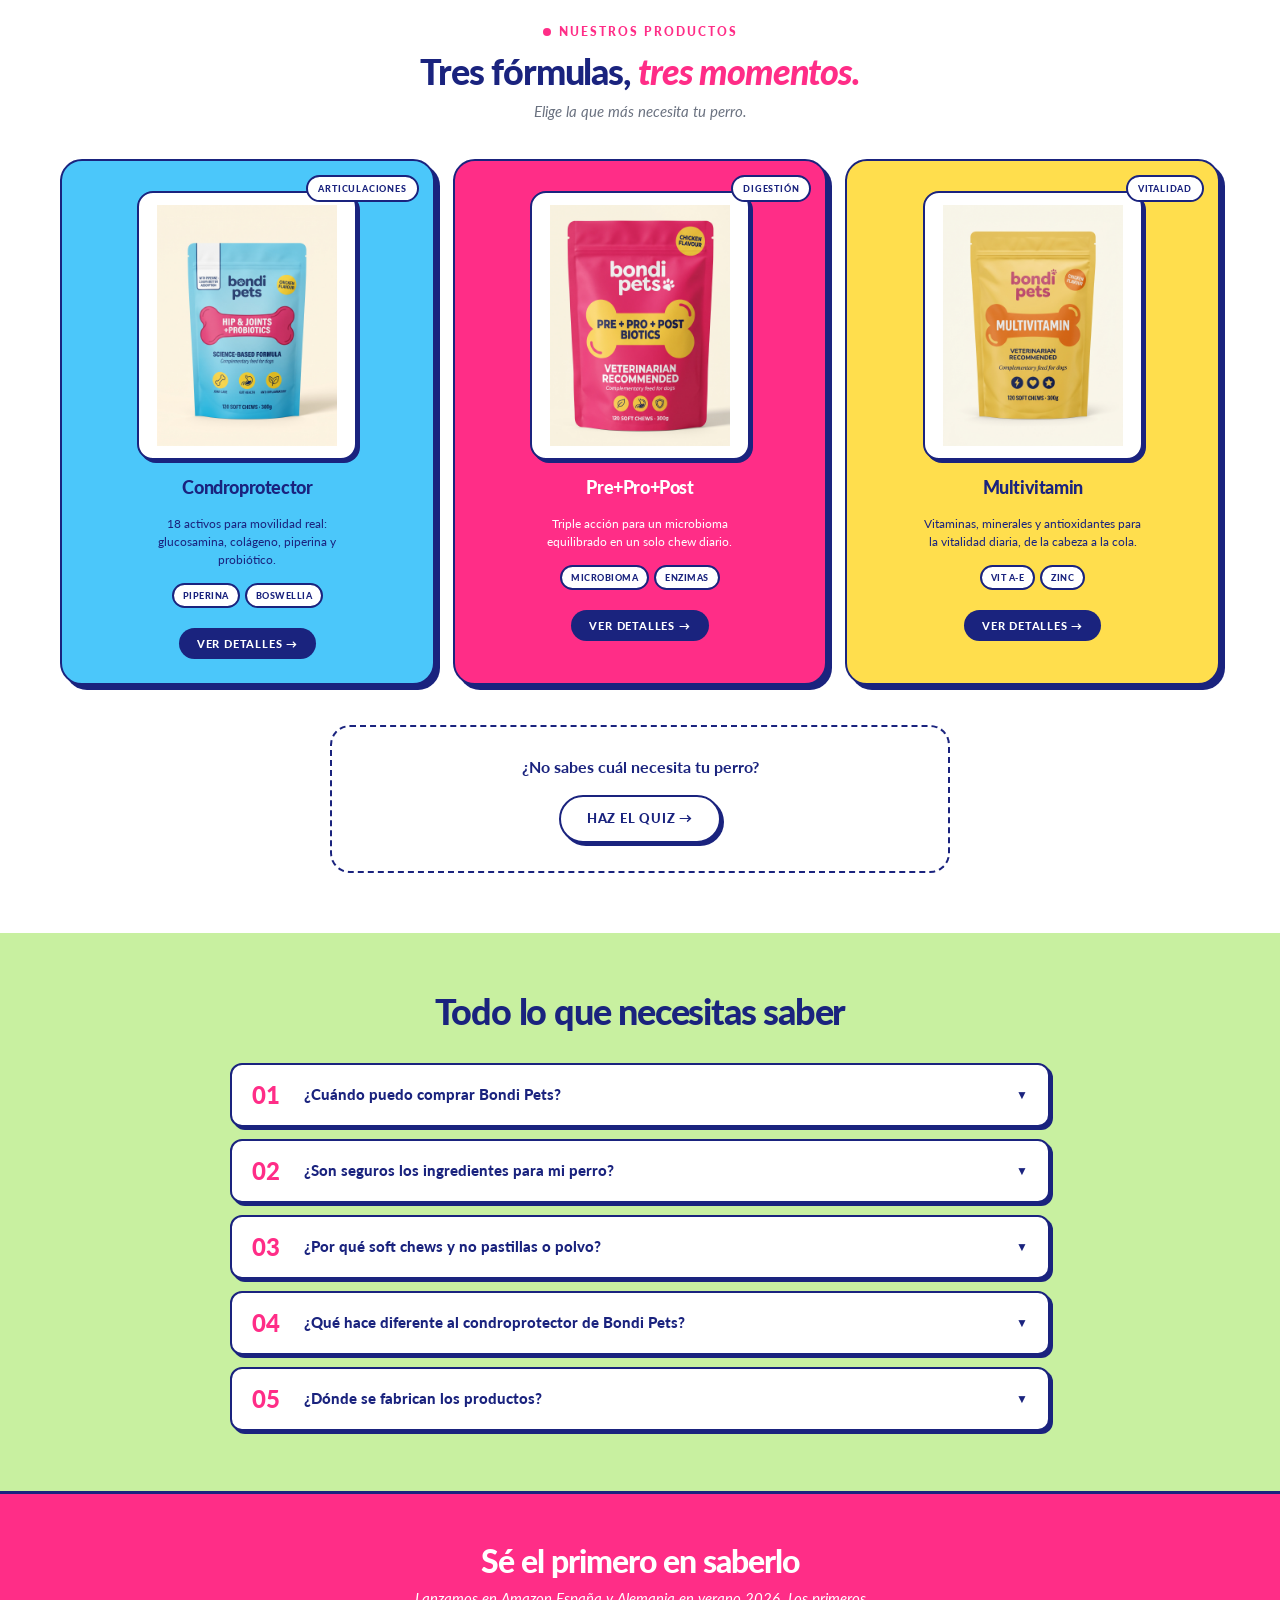
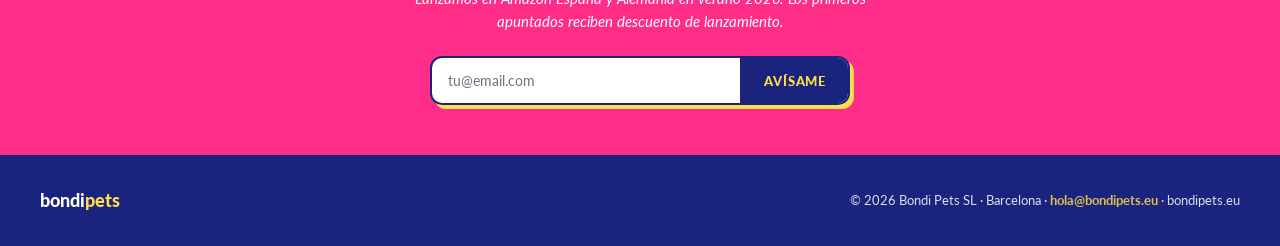
==== commit 28351cdf: "add quiz link to nav and hero Co-Authored-By: Claude Opus 4.7 (1M context) <noreply@anthropic.com>" ====
--- a/index.html
+++ b/index.html
@@ -37,6 +37,10 @@
 .nav-links{display:flex;gap:22px;align-items:center}
 .nav-link{font-size:13px;font-weight:700;color:var(--navy);cursor:pointer;transition:color 0.15s}
 .nav-link:hover{color:var(--fucsia)}
+.nav-quiz{font-size:13px;font-weight:900;color:var(--fucsia);cursor:pointer;display:inline-flex;align-items:center;gap:4px;white-space:nowrap;transition:color 0.15s}
+.nav-quiz:hover{color:var(--navy)}
+.hero-quiz-link{display:inline-block;margin-top:12px;font-size:13px;font-weight:700;color:var(--fucsia);text-decoration:none;cursor:pointer}
+.hero-quiz-link:hover{color:var(--navy);text-decoration:underline}
 .lang-toggle{display:flex;background:var(--gris-claro);border-radius:999px;padding:3px;gap:2px}
 .lang-btn{font-family:'Lato',sans-serif;font-size:12px;font-weight:700;padding:5px 12px;border-radius:999px;border:none;background:transparent;cursor:pointer;color:var(--navy)}
 .lang-btn.active{background:var(--white);color:var(--fucsia)}
@@ -210,6 +214,7 @@
       <a class="nav-link es" onclick="document.getElementById('faq').scrollIntoView({behavior:'smooth'})">FAQ</a>
       <a class="nav-link en" style="display:none" onclick="document.getElementById('faq').scrollIntoView({behavior:'smooth'})">FAQ</a>
     </div>
+    <a class="nav-quiz" href="quiz.html"><span class="es">🐾 Quiz</span><span class="en" style="display:none">🐾 Quiz</span></a>
     <div class="lang-toggle">
       <button class="lang-btn active" onclick="setLang('es')">ES</button>
       <button class="lang-btn" onclick="setLang('en')">EN</button>
@@ -241,6 +246,8 @@
     </div>
     <p class="launch-hint es">Sin spam. Solo te avisamos cuando lancemos en Amazon.es y Amazon.de.</p>
     <p class="launch-hint en" style="display:none">No spam. We'll only notify you when we launch on Amazon.es and Amazon.de.</p>
+    <a class="hero-quiz-link es" href="quiz.html">¿No sabes cuál elegir? Haz el quiz →</a>
+    <a class="hero-quiz-link en" style="display:none" href="quiz.html">Not sure which one? Take the quiz →</a>
     <p class="success-msg" id="hero-success">
       <span class="es">✓ ¡Apuntado! Te avisamos pronto.</span>
       <span class="en" style="display:none">✓ You're in! We'll be in touch.</span>
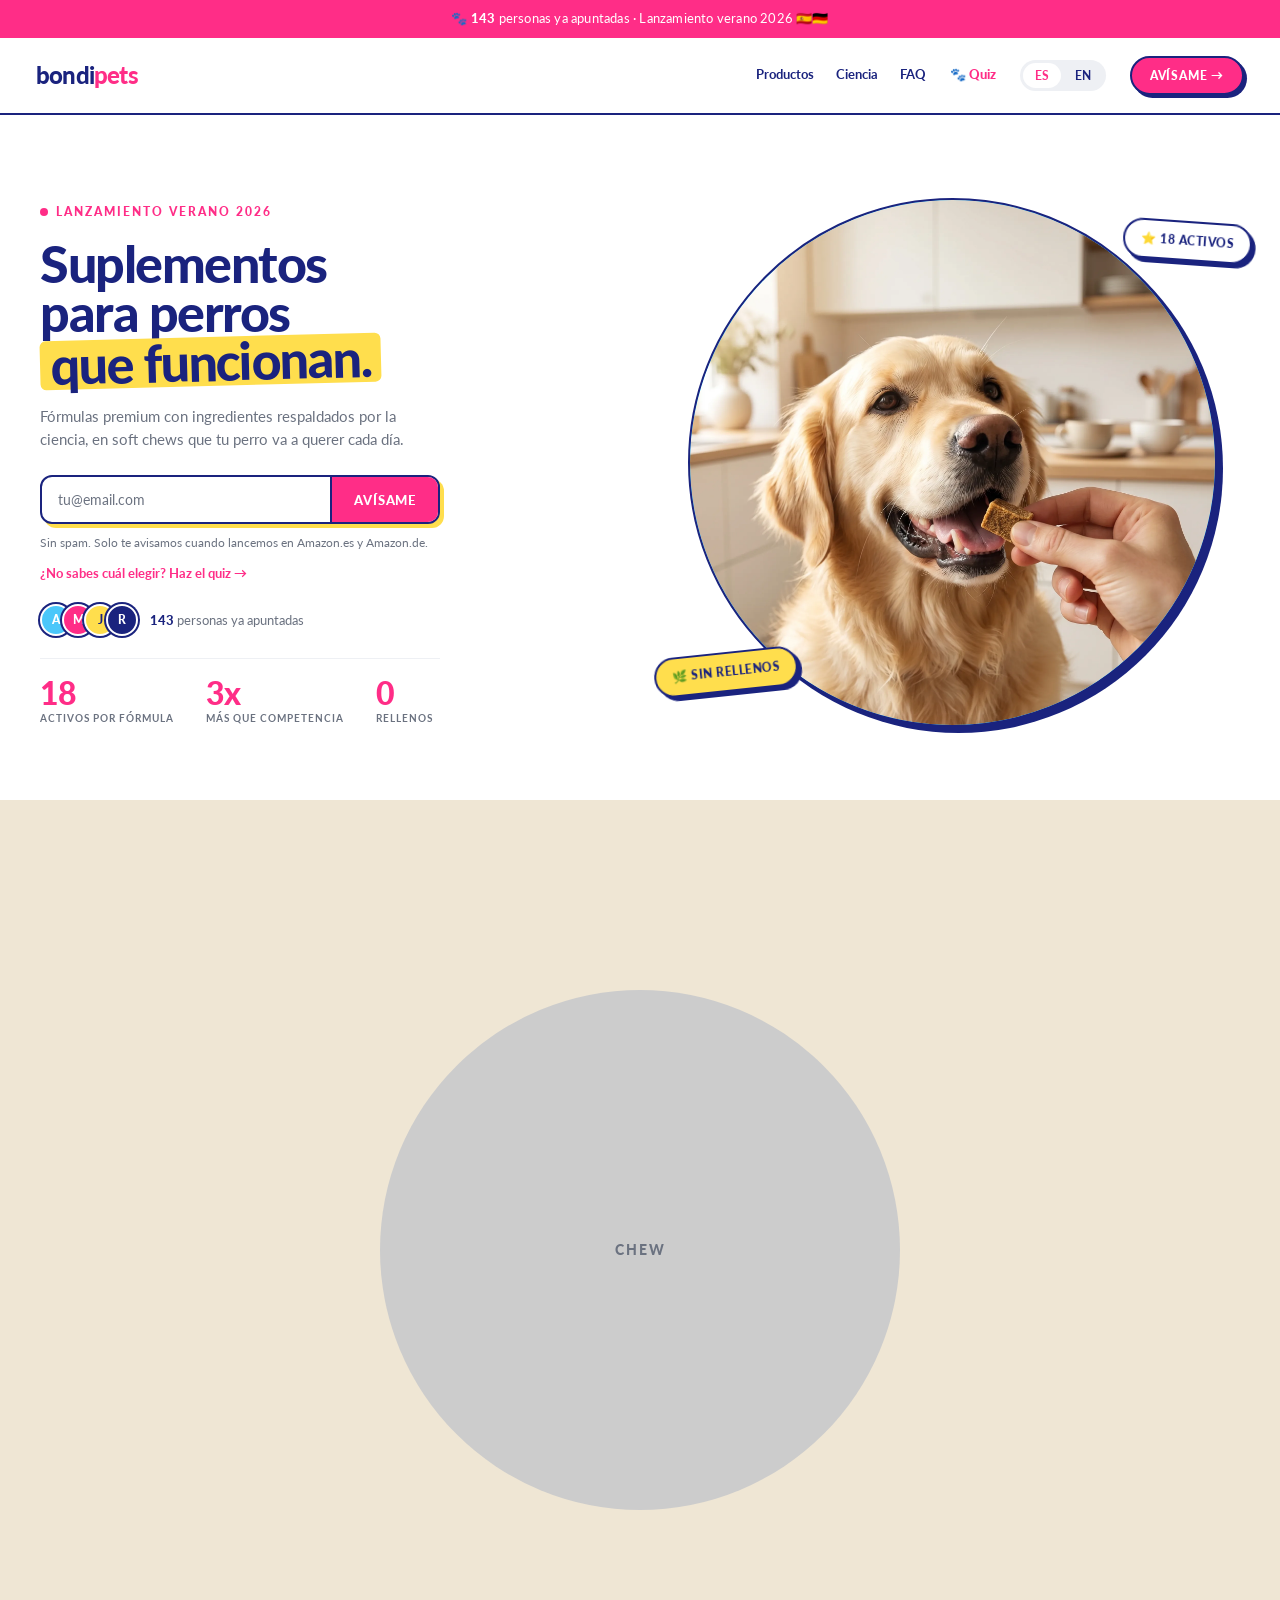
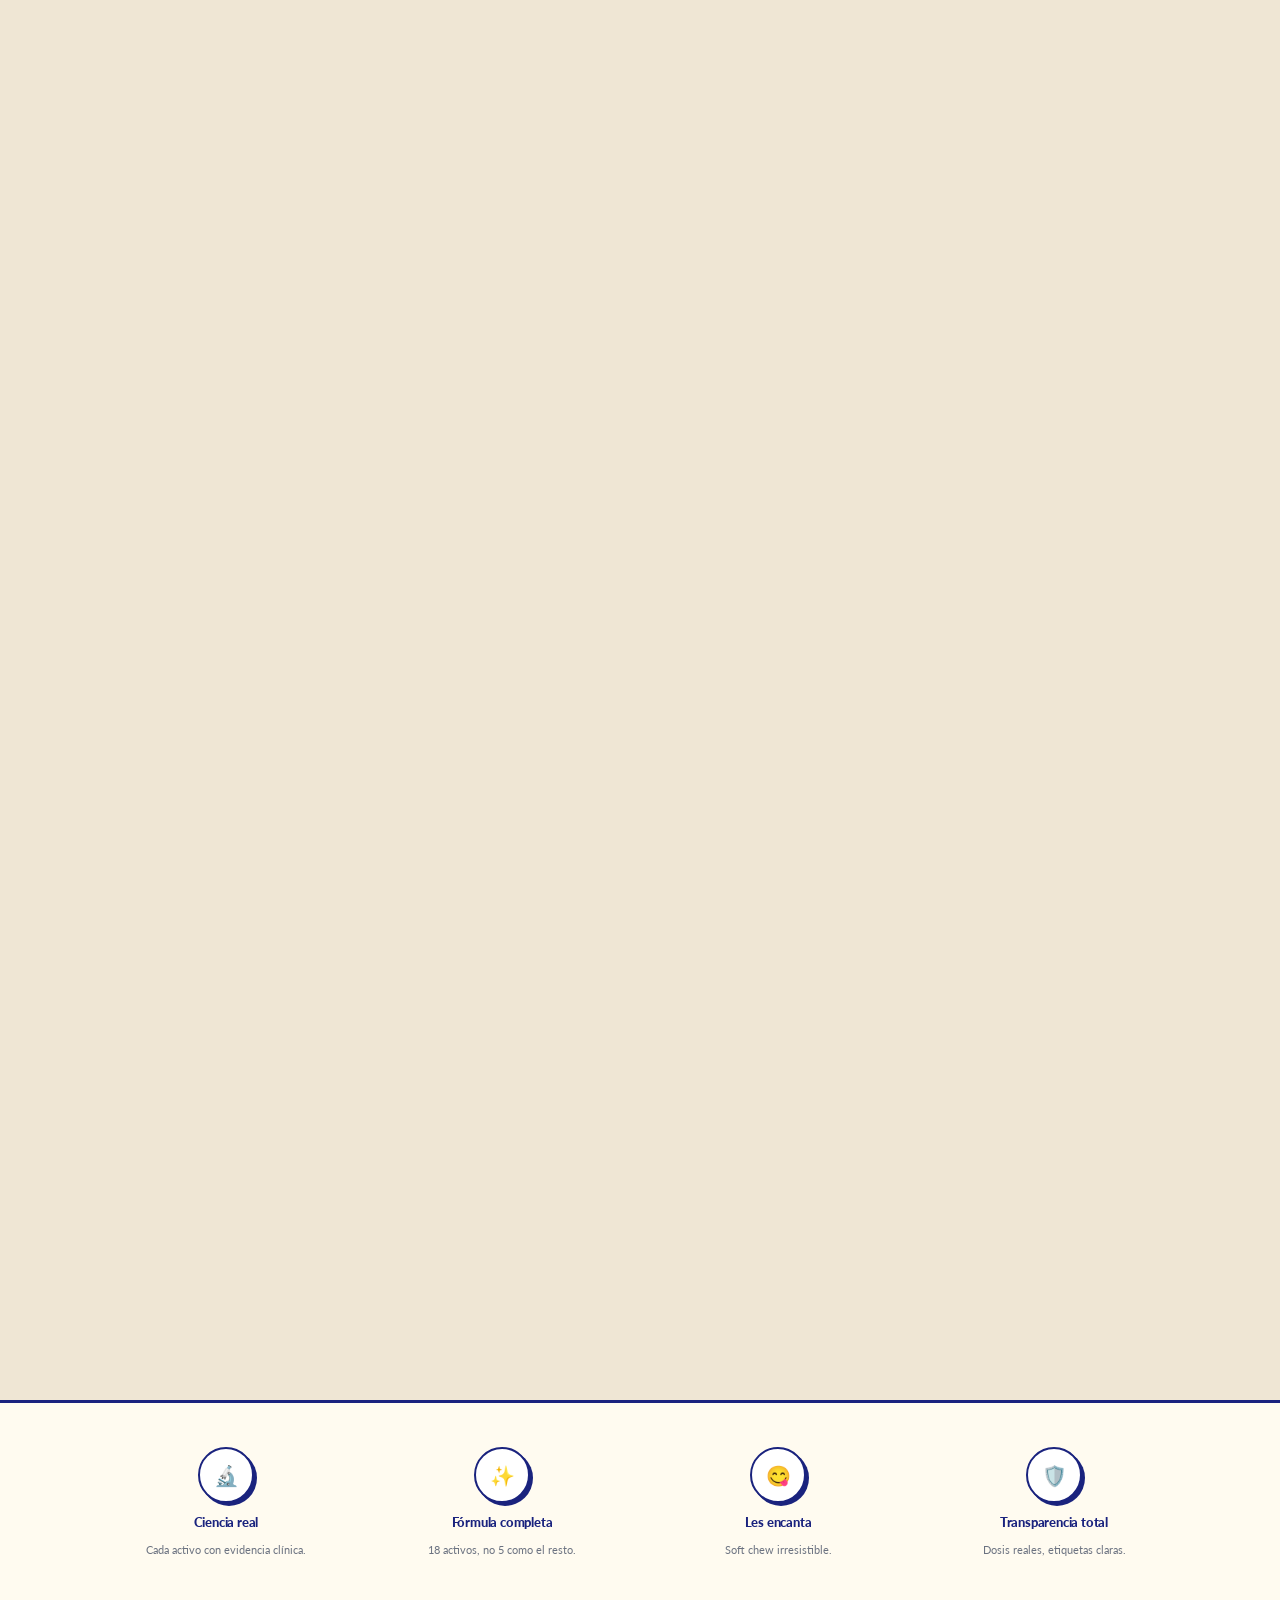
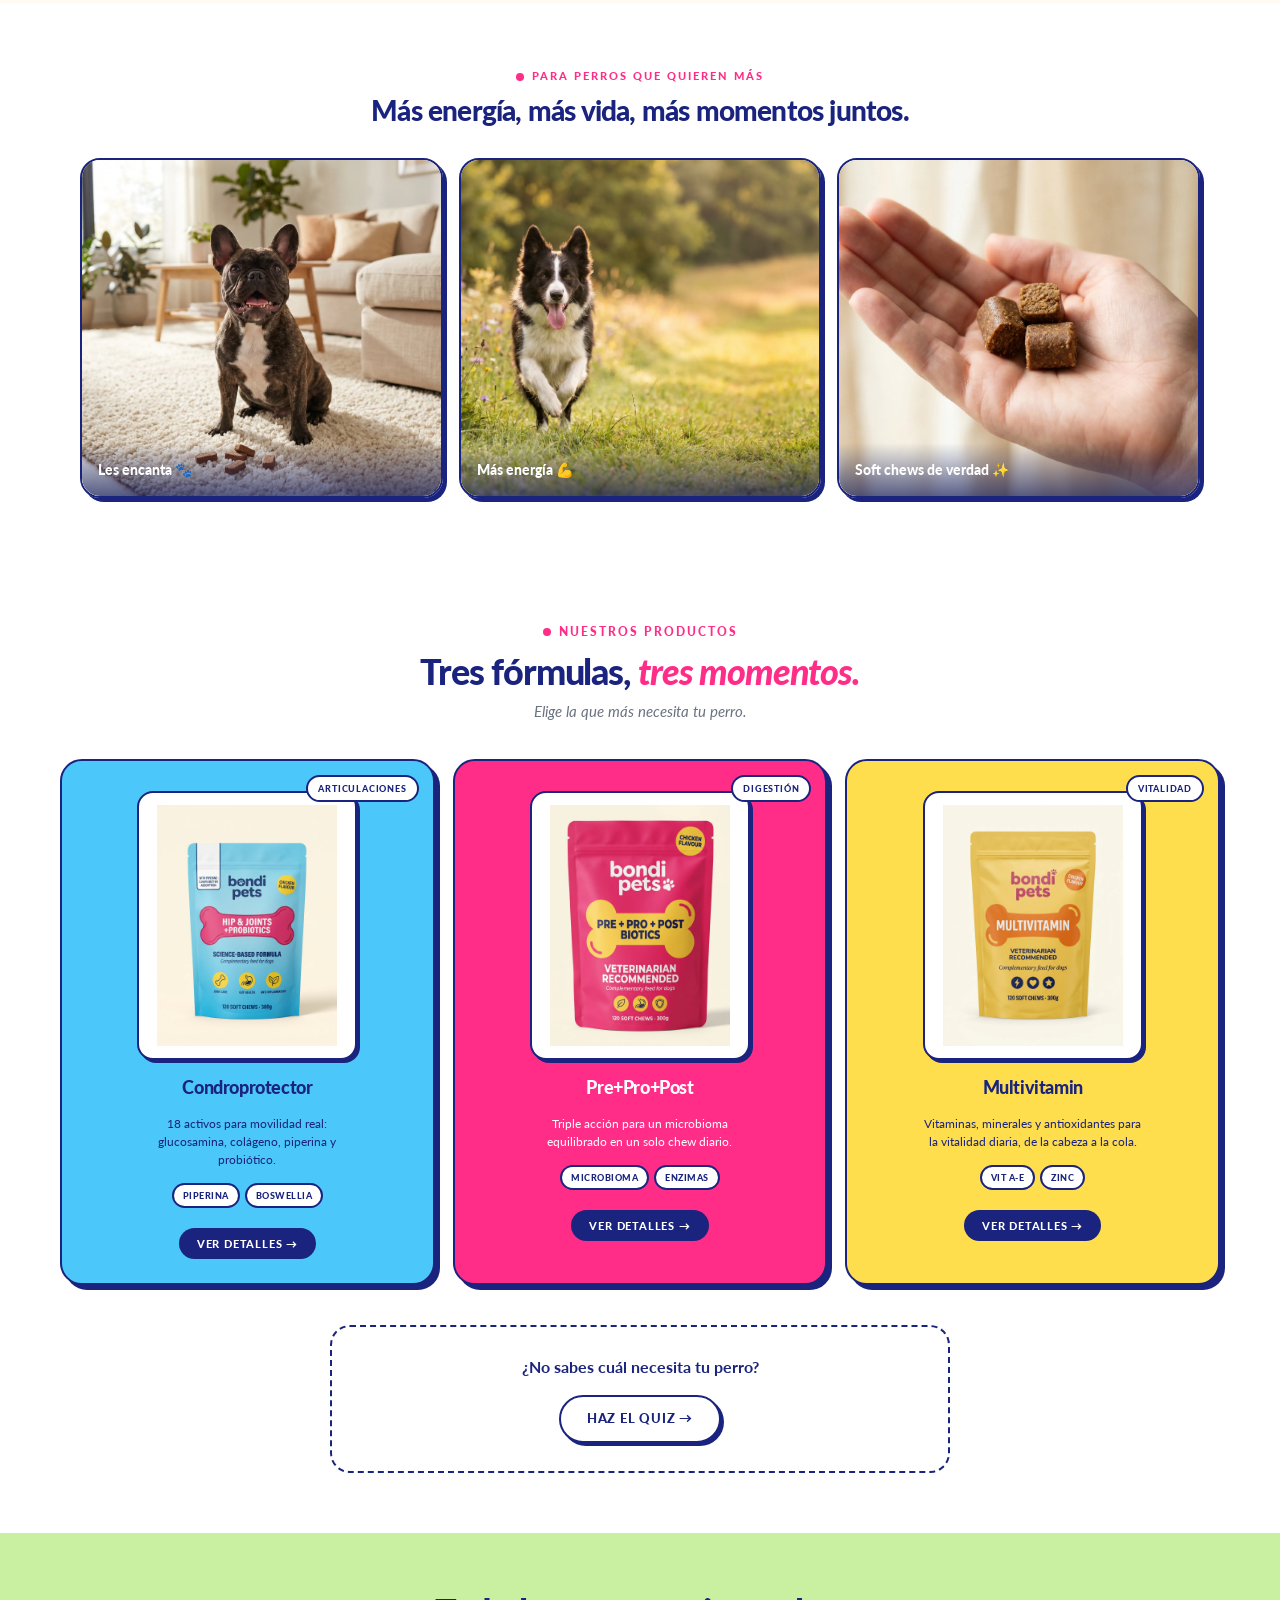
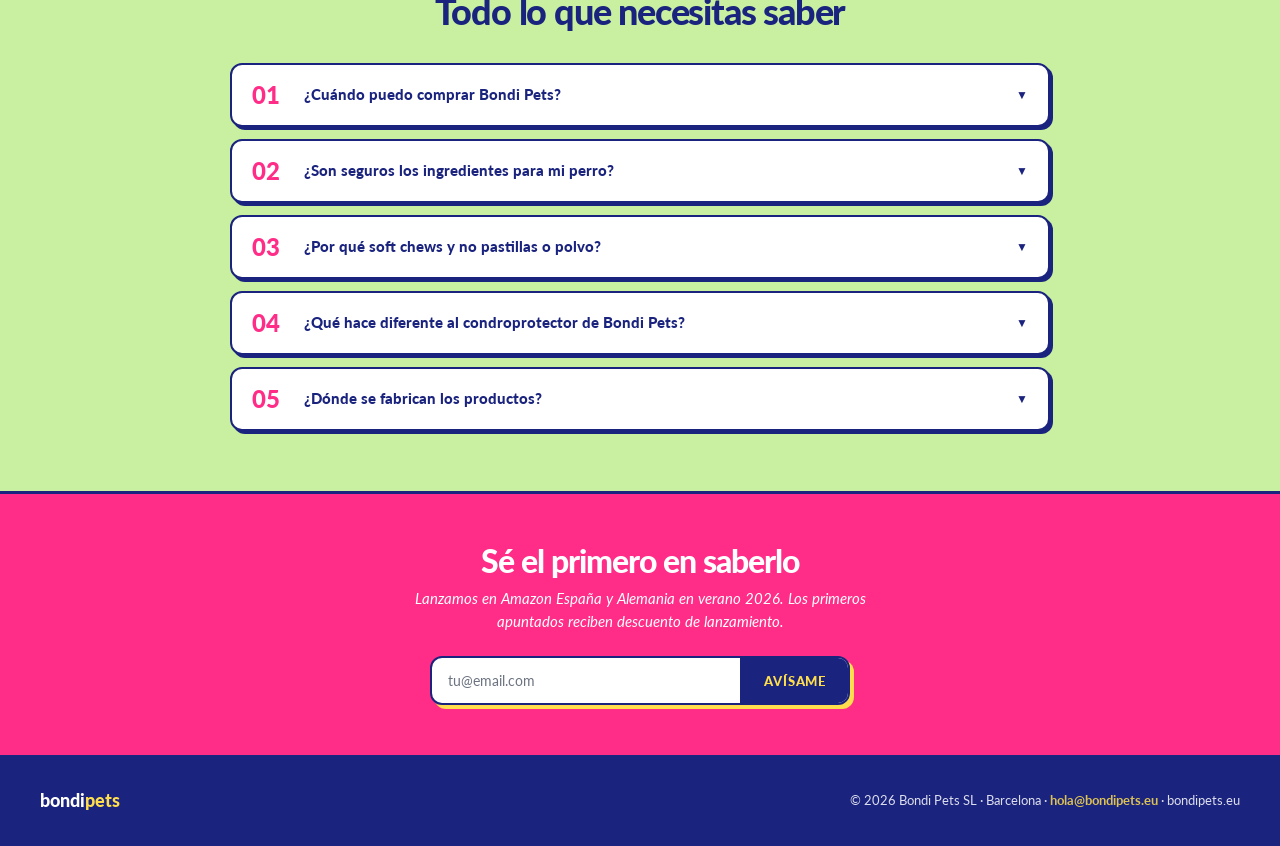
==== commit 04696a3a: "chore: refactor inline CSS/JS to separate files, convert images to WebP (-94%), add scroll-driven ex" ====
--- a/index.html
+++ b/index.html
@@ -8,194 +8,7 @@
 <link rel="preconnect" href="https://fonts.googleapis.com">
 <link rel="preconnect" href="https://fonts.gstatic.com" crossorigin>
 <link href="https://fonts.googleapis.com/css2?family=Lato:ital,wght@0,400;0,700;0,900;1,400&display=swap" rel="stylesheet">
-<style>
-*,*::before,*::after{box-sizing:border-box;margin:0;padding:0}
-:root{
-  --fucsia:#FF2D87;
-  --amarillo:#FFDE4D;
-  --cian:#4BC7FA;
-  --navy:#1A237E;
-  --cream:#FFFBF0;
-  --verde:#C8F0A0;
-  --white:#FFFFFF;
-  --gris:#6B7280;
-  --gris-claro:#EEF0F4;
-}
-html{scroll-behavior:smooth}
-body{font-family:'Lato',sans-serif;background:var(--white);color:var(--navy);overflow-x:hidden;font-weight:400;line-height:1.5}
-a{color:inherit;text-decoration:none}
-
-/* TOP BAR */
-.topbar{background:var(--fucsia);color:var(--white);text-align:center;padding:9px 16px;font-size:13px;font-weight:400;letter-spacing:0.2px}
-.topbar strong{font-weight:900}
-
-/* NAV */
-nav{background:var(--white);border-bottom:2.5px solid var(--navy);padding:18px 36px;display:flex;justify-content:space-between;align-items:center;position:sticky;top:0;z-index:100}
-.logo{font-weight:900;font-size:24px;color:var(--navy);letter-spacing:-0.8px;cursor:pointer;line-height:1}
-.logo span{color:var(--fucsia)}
-.nav-right{display:flex;gap:24px;align-items:center}
-.nav-links{display:flex;gap:22px;align-items:center}
-.nav-link{font-size:13px;font-weight:700;color:var(--navy);cursor:pointer;transition:color 0.15s}
-.nav-link:hover{color:var(--fucsia)}
-.nav-quiz{font-size:13px;font-weight:900;color:var(--fucsia);cursor:pointer;display:inline-flex;align-items:center;gap:4px;white-space:nowrap;transition:color 0.15s}
-.nav-quiz:hover{color:var(--navy)}
-.hero-quiz-link{display:inline-block;margin-top:12px;font-size:13px;font-weight:700;color:var(--fucsia);text-decoration:none;cursor:pointer}
-.hero-quiz-link:hover{color:var(--navy);text-decoration:underline}
-.lang-toggle{display:flex;background:var(--gris-claro);border-radius:999px;padding:3px;gap:2px}
-.lang-btn{font-family:'Lato',sans-serif;font-size:12px;font-weight:700;padding:5px 12px;border-radius:999px;border:none;background:transparent;cursor:pointer;color:var(--navy)}
-.lang-btn.active{background:var(--white);color:var(--fucsia)}
-.btn-cta{background:var(--fucsia);color:var(--white);font-weight:900;font-size:12px;padding:10px 18px;border-radius:999px;border:2.5px solid var(--navy);cursor:pointer;font-family:'Lato',sans-serif;letter-spacing:0.8px;box-shadow:3px 3px 0 var(--navy);transition:transform 0.1s,box-shadow 0.1s}
-.btn-cta:hover{transform:translate(-1px,-1px);box-shadow:4px 4px 0 var(--navy)}
-.btn-cta:active{transform:translate(2px,2px);box-shadow:1px 1px 0 var(--navy)}
-
-/* HERO */
-.hero{padding:60px 40px 50px;display:grid;grid-template-columns:1fr 1fr;gap:50px;max-width:1280px;margin:0 auto;align-items:center}
-.eyebrow{display:inline-flex;align-items:center;gap:8px;color:var(--fucsia);font-size:12px;font-weight:900;letter-spacing:2px;text-transform:uppercase;margin-bottom:18px}
-.eyebrow::before{content:'';width:8px;height:8px;border-radius:50%;background:var(--fucsia)}
-.hero-title{font-weight:900;font-size:52px;line-height:0.95;color:var(--navy);letter-spacing:-1.5px;margin-bottom:18px}
-.highlight{display:inline-block;background:var(--amarillo);padding:0 10px;border-radius:6px;transform:rotate(-1.5deg)}
-.hero-sub{font-size:15px;color:var(--gris);line-height:1.55;max-width:380px;margin-bottom:24px}
-.email-wrap{display:flex;background:var(--white);border:2.5px solid var(--navy);border-radius:12px;max-width:400px;box-shadow:4px 4px 0 var(--amarillo);overflow:hidden}
-.email-wrap input{flex:1;border:none;outline:none;padding:14px 16px;font-size:14px;font-family:'Lato',sans-serif;background:transparent;color:var(--navy);font-weight:400}
-.email-wrap input::placeholder{color:var(--gris)}
-.email-wrap button{background:var(--fucsia);color:var(--white);border:none;font-weight:900;font-family:'Lato',sans-serif;font-size:13px;padding:14px 22px;cursor:pointer;white-space:nowrap;letter-spacing:0.8px;border-left:2.5px solid var(--navy)}
-.email-wrap button:hover{background:var(--navy)}
-.launch-hint{margin-top:10px;font-size:12px;color:var(--gris);font-weight:400}
-.success-msg,.error-msg{display:none;margin-top:10px;font-size:13px;font-weight:900}
-.success-msg{color:var(--navy)}
-.error-msg{color:var(--fucsia)}
-
-.trust-bar{margin-top:20px;display:flex;align-items:center;gap:12px;font-size:13px;color:var(--gris);font-weight:400}
-.avatars{display:flex}
-.avatars div{width:32px;height:32px;border-radius:50%;border:2.5px solid var(--white);margin-left:-10px;display:flex;align-items:center;justify-content:center;font-size:12px;font-weight:900;color:var(--white);box-shadow:0 0 0 2px var(--navy)}
-.avatars div:first-child{margin-left:0}
-.trust-bar strong{color:var(--navy);font-weight:900}
-
-.hero-sep{height:1px;background:var(--gris-claro);margin:22px 0 18px;max-width:400px}
-.stats{display:flex;gap:32px;max-width:400px}
-.stat{display:flex;flex-direction:column;gap:2px}
-.stat-num{font-size:32px;font-weight:900;color:var(--fucsia);line-height:1;letter-spacing:-1px}
-.stat-lbl{font-size:10px;font-weight:700;color:var(--gris);text-transform:uppercase;letter-spacing:1px}
-
-/* HERO RIGHT — product stage */
-.hero-right{position:relative;aspect-ratio:1;display:flex;align-items:center;justify-content:center;max-width:700px;width:100%;justify-self:center}
-.hero-stage{position:relative;width:92%;aspect-ratio:1;border-radius:50%;background:var(--cian);border:2.5px solid var(--navy);box-shadow:6px 6px 0 var(--navy);overflow:hidden}
-.hero-stage img{width:100%;height:100%;object-fit:cover;border-radius:50%;display:block}
-
-.floater{position:absolute;background:var(--white);border:2.5px solid var(--navy);border-radius:999px;padding:9px 16px;font-size:12px;font-weight:900;color:var(--navy);box-shadow:4px 4px 0 var(--navy);letter-spacing:0.5px;z-index:3;white-space:nowrap}
-.floater-top{top:8%;right:-2%;transform:rotate(4deg)}
-.floater-bot{bottom:10%;left:-2%;transform:rotate(-6deg);background:var(--amarillo)}
-
-/* BENEFICIOS */
-.benefits{background:var(--cream);border-top:3px solid var(--navy);padding:44px 40px}
-.benefits-grid{max-width:1080px;margin:0 auto;display:grid;grid-template-columns:repeat(4,1fr);gap:24px}
-.benefit{display:flex;flex-direction:column;align-items:center;text-align:center;gap:10px}
-.benefit-icon{width:56px;height:56px;background:var(--white);border:2.5px solid var(--navy);border-radius:50%;display:flex;align-items:center;justify-content:center;font-size:20px;box-shadow:3px 3px 0 var(--navy)}
-.benefit h4{font-size:13px;font-weight:900;color:var(--navy);letter-spacing:-0.2px}
-.benefit p{font-size:11px;color:var(--gris);line-height:1.5;max-width:180px}
-
-/* LIFESTYLE */
-.lifestyle{background:var(--white);padding:60px 40px;max-width:1200px;margin:0 auto}
-.lifestyle-head{text-align:center;margin-bottom:32px}
-.lifestyle-eyebrow{display:inline-flex;align-items:center;gap:8px;color:var(--fucsia);font-size:11px;font-weight:900;letter-spacing:2px;text-transform:uppercase;margin-bottom:10px}
-.lifestyle-eyebrow::before{content:'';width:8px;height:8px;border-radius:50%;background:var(--fucsia)}
-.lifestyle-title{font-weight:900;font-size:28px;color:var(--navy);letter-spacing:-0.8px;line-height:1.1}
-.lifestyle-grid{display:grid;grid-template-columns:repeat(3,1fr);gap:16px}
-.lifestyle-card{position:relative;border:2.5px solid var(--navy);border-radius:20px;box-shadow:4px 4px 0 var(--navy);overflow:hidden;height:340px}
-.lifestyle-card img{width:100%;height:100%;object-fit:cover;display:block}
-.lifestyle-caption{position:absolute;bottom:0;left:0;right:0;padding:16px;background:linear-gradient(to bottom,rgba(26,35,94,0) 0%,rgba(26,35,94,0.7) 100%);color:var(--white);font-size:14px;font-weight:900;border-radius:0 0 18px 18px}
-
-/* PRODUCTS */
-.products{background:var(--white);padding:60px 40px}
-.products-head{text-align:center;max-width:680px;margin:0 auto 36px}
-.section-eyebrow{display:inline-flex;align-items:center;gap:8px;color:var(--fucsia);font-size:12px;font-weight:900;letter-spacing:2px;text-transform:uppercase;margin-bottom:12px}
-.section-eyebrow::before{content:'';width:8px;height:8px;border-radius:50%;background:var(--fucsia)}
-.section-title{font-weight:900;font-size:36px;color:var(--navy);letter-spacing:-1.2px;line-height:1.05;margin-bottom:10px}
-.section-title em{color:var(--fucsia);font-style:italic;font-weight:900}
-.section-sub{font-size:15px;color:var(--gris);font-style:italic}
-
-.products-grid{max-width:1160px;margin:0 auto;display:grid;grid-template-columns:repeat(3,1fr);gap:18px}
-.pcard{position:relative;border:2.5px solid var(--navy);border-radius:22px;padding:24px 20px;display:flex;flex-direction:column;align-items:center;gap:14px;box-shadow:5px 5px 0 var(--navy)}
-.pc-cian{background:var(--cian)}
-.pc-fucsia{background:var(--fucsia)}
-.pc-amarillo{background:var(--amarillo)}
-.pc-tag{position:absolute;top:14px;right:14px;background:var(--white);border:2px solid var(--navy);border-radius:999px;font-size:9px;font-weight:900;color:var(--navy);padding:5px 10px;letter-spacing:0.8px}
-.pc-img-wrap{width:100%;max-width:220px;background:var(--white);border:2.5px solid var(--navy);border-radius:16px;padding:12px;box-shadow:3px 3px 0 var(--navy);margin-top:6px;display:flex;align-items:center;justify-content:center}
-.pc-img-wrap img{width:100%;max-width:180px;height:auto;display:block}
-.pc-title{font-size:18px;font-weight:900;color:var(--navy);letter-spacing:-0.4px;text-align:center}
-.pc-desc{font-size:12px;color:var(--navy);line-height:1.5;text-align:center;max-width:220px}
-.pc-chips{display:flex;flex-wrap:wrap;gap:5px;justify-content:center}
-.pc-chip{font-size:9px;font-weight:900;padding:4px 9px;border-radius:999px;background:var(--white);border:2px solid var(--navy);color:var(--navy);letter-spacing:0.5px}
-.pc-btn{margin-top:6px;background:var(--navy);color:var(--white);font-family:'Lato',sans-serif;font-weight:900;font-size:11px;padding:9px 18px;border-radius:999px;border:none;cursor:pointer;letter-spacing:0.8px}
-.pc-btn:hover{background:var(--white);color:var(--navy);outline:2px solid var(--navy)}
-.pc-fucsia .pc-title,.pc-fucsia .pc-desc{color:var(--white)}
-.quiz-cta{margin-top:40px;text-align:center;padding:28px 24px;border:2.5px dashed var(--navy);border-radius:20px;max-width:620px;margin-left:auto;margin-right:auto}
-.quiz-cta p{font-size:16px;font-weight:700;color:var(--navy);margin-bottom:16px}
-.btn-outline-navy{display:inline-block;background:var(--white);color:var(--navy);font-family:'Lato',sans-serif;font-weight:900;font-size:13px;padding:12px 26px;border-radius:999px;border:2.5px solid var(--navy);cursor:pointer;letter-spacing:0.8px;text-transform:uppercase;box-shadow:3px 3px 0 var(--navy);transition:transform 0.1s,box-shadow 0.1s,background 0.15s,color 0.15s}
-.btn-outline-navy:hover{background:var(--navy);color:var(--amarillo);transform:translate(-1px,-1px);box-shadow:4px 4px 0 var(--fucsia)}
-.btn-outline-navy:active{transform:translate(2px,2px);box-shadow:1px 1px 0 var(--navy)}
-
-/* FAQ */
-.faq-section{background:var(--verde);padding:60px 40px}
-.faq-inner{max-width:820px;margin:0 auto}
-.faq-section .section-title{text-align:center;margin-bottom:32px}
-.faq-list{display:flex;flex-direction:column;gap:12px}
-.faq-item{background:var(--white);border:2px solid var(--navy);border-radius:12px;box-shadow:3px 3px 0 var(--navy);overflow:hidden}
-.faq-q{padding:18px 20px;font-weight:900;font-size:15px;color:var(--navy);cursor:pointer;display:flex;align-items:center;gap:16px;transition:background 0.15s}
-.faq-q:hover{background:var(--cream)}
-.faq-num{color:var(--fucsia);font-weight:900;font-size:24px;line-height:1;flex-shrink:0;letter-spacing:-0.5px;min-width:36px}
-.faq-q-text{flex:1}
-.faq-arrow{font-size:12px;color:var(--navy);transition:transform 0.2s;flex-shrink:0}
-.faq-a{display:none;padding:0 20px 18px calc(20px + 36px + 16px);font-size:14px;color:var(--navy);line-height:1.6}
-.faq-item.open .faq-arrow{transform:rotate(180deg)}
-.faq-item.open .faq-a{display:block}
-
-/* CTA */
-.cta-band{background:var(--fucsia);color:var(--white);padding:50px 40px;text-align:center;border-top:3px solid var(--navy)}
-.cta-band h2{font-weight:900;font-size:32px;margin-bottom:10px;letter-spacing:-1px;line-height:1.05}
-.cta-band p{font-size:15px;margin-bottom:24px;font-style:italic;max-width:520px;margin-left:auto;margin-right:auto}
-.cta-form{display:flex;max-width:420px;margin:0 auto;background:var(--white);border:2.5px solid var(--navy);border-radius:12px;box-shadow:4px 4px 0 var(--amarillo);overflow:hidden}
-.cta-form input{flex:1;border:none;outline:none;background:transparent;padding:14px 16px;font-size:14px;font-family:'Lato',sans-serif;color:var(--navy);font-weight:400}
-.cta-form input::placeholder{color:var(--gris)}
-.cta-form button{background:var(--navy);color:var(--amarillo);border:none;font-weight:900;font-family:'Lato',sans-serif;font-size:13px;padding:14px 22px;cursor:pointer;white-space:nowrap;letter-spacing:0.8px;border-left:2.5px solid var(--navy)}
-.cta-form button:hover{background:var(--amarillo);color:var(--navy)}
-.cta-success,.cta-error{display:none;margin-top:14px;font-size:13px;font-weight:900;color:var(--amarillo)}
-
-/* FOOTER */
-footer{background:var(--navy);padding:32px 40px;display:flex;justify-content:space-between;align-items:center;flex-wrap:wrap;gap:14px}
-.footer-logo{font-weight:900;font-size:18px;color:var(--white)}
-.footer-logo span{color:var(--amarillo)}
-.footer-info{font-size:13px;color:var(--white);opacity:0.85}
-.footer-info a{color:var(--amarillo);font-weight:700}
-
-@media(max-width:900px){
-  .hero{grid-template-columns:1fr;padding:40px 20px;gap:40px}
-  .hero-title{font-size:40px}
-  .hero-right{max-width:360px;margin:0 auto;width:100%}
-  .benefits-grid{grid-template-columns:repeat(2,1fr);gap:20px}
-  .products-grid{grid-template-columns:1fr;gap:16px}
-  .lifestyle-grid{grid-template-columns:1fr;gap:14px}
-  .lifestyle-card{height:280px}
-  .lifestyle-title{font-size:24px}
-  nav{padding:14px 20px}
-  .nav-links{display:none}
-  .lifestyle{padding:44px 20px}
-  .benefits,.products,.faq-section,.cta-band{padding:44px 20px}
-  footer{flex-direction:column;text-align:center;padding:24px 20px}
-  .floater-top{right:-2%}
-  .floater-bot{left:-4%}
-}
-@media(max-width:480px){
-  .hero-title{font-size:34px}
-  .stats{gap:20px}
-  .stat-num{font-size:26px}
-  .email-wrap,.cta-form{flex-direction:column}
-  .email-wrap button,.cta-form button{border-left:none;border-top:2.5px solid var(--navy)}
-  .benefits-grid{grid-template-columns:1fr}
-  .btn-cta{display:none}
-  .faq-a{padding-left:20px}
-}
-</style>
+<link rel="stylesheet" href="css/styles.css">
 </head>
 <body>
 
@@ -291,10 +104,26 @@
 
   <div class="hero-right">
     <div class="hero-stage">
-      <img src="images/hero-dog-eating.png" alt="Golden retriever feliz recibiendo un soft chew Bondi Pets en una cocina luminosa" width="700" height="700">
+      <img src="images/hero-dog-eating.webp" alt="Golden retriever feliz recibiendo un soft chew Bondi Pets en una cocina luminosa" width="700" height="700">
     </div>
     <div class="floater floater-top">⭐ 18 ACTIVOS</div>
     <div class="floater floater-bot">🌿 SIN RELLENOS</div>
+  </div>
+</section>
+
+<!-- EXPLODED VIEW (scroll-driven) -->
+<section class="exploded-wrapper" id="exploded-view">
+  <div class="exploded-sticky">
+    <div class="exploded-chew" id="exploded-chew">
+      <img id="exploded-chew-img" src="" alt="" style="display:none">
+      <span class="exploded-chew-placeholder">CHEW</span>
+    </div>
+    <div class="exploded-label exploded-label-1" data-label-index="0">Glucosamina</div>
+    <div class="exploded-label exploded-label-2" data-label-index="1">Condroitina</div>
+    <div class="exploded-label exploded-label-3" data-label-index="2">MSM</div>
+    <div class="exploded-label exploded-label-4" data-label-index="3">Cúrcuma + Piperina</div>
+    <div class="exploded-label exploded-label-5" data-label-index="4">Mejillón Verde</div>
+    <div class="exploded-label exploded-label-6" data-label-index="5">Probiótico</div>
   </div>
 </section>
 
@@ -342,15 +171,15 @@
   </div>
   <div class="lifestyle-grid">
     <div class="lifestyle-card">
-      <img src="images/lifestyle-bulldog-happy.png" alt="Bulldog francés sonriente con soft chews Bondi Pets en una alfombra cream" loading="lazy" width="600" height="340">
+      <img src="images/lifestyle-bulldog-happy.webp" alt="Bulldog francés sonriente con soft chews Bondi Pets en una alfombra cream" loading="lazy" width="600" height="340">
       <div class="lifestyle-caption"><span class="es">Les encanta 🐾</span><span class="en" style="display:none">They love it 🐾</span></div>
     </div>
     <div class="lifestyle-card">
-      <img src="images/lifestyle-border-collie-running.png" alt="Border collie corriendo feliz por un prado soleado al atardecer" loading="lazy" width="600" height="340">
+      <img src="images/lifestyle-border-collie-running.webp" alt="Border collie corriendo feliz por un prado soleado al atardecer" loading="lazy" width="600" height="340">
       <div class="lifestyle-caption"><span class="es">Más energía 💪</span><span class="en" style="display:none">More energy 💪</span></div>
     </div>
     <div class="lifestyle-card">
-      <img src="images/lifestyle-chews-closeup.png" alt="Detalle de tres soft chews marrones Bondi Pets en la palma de una mano" loading="lazy" width="600" height="340">
+      <img src="images/lifestyle-chews-closeup.webp" alt="Detalle de tres soft chews marrones Bondi Pets en la palma de una mano" loading="lazy" width="600" height="340">
       <div class="lifestyle-caption"><span class="es">Soft chews de verdad ✨</span><span class="en" style="display:none">Real soft chews ✨</span></div>
     </div>
   </div>
@@ -371,7 +200,7 @@
     <div class="pcard pc-cian">
       <span class="pc-tag"><span class="es">ARTICULACIONES</span><span class="en" style="display:none">JOINTS</span></span>
       <div class="pc-img-wrap">
-        <img src="images/doypack-condroprotector.png" alt="Doypack Bondi Pets Condroprotector para articulaciones con 18 activos" loading="lazy" width="220" height="290">
+        <img src="images/doypack-condroprotector.webp" alt="Doypack Bondi Pets Condroprotector para articulaciones con 18 activos" loading="lazy" width="220" height="290">
       </div>
       <div class="pc-title es">Condroprotector</div>
       <div class="pc-title en" style="display:none">Joint Support</div>
@@ -387,7 +216,7 @@
     <div class="pcard pc-fucsia">
       <span class="pc-tag"><span class="es">DIGESTIÓN</span><span class="en" style="display:none">DIGESTION</span></span>
       <div class="pc-img-wrap">
-        <img src="images/doypack-biotics.png" alt="Doypack Bondi Pets Pre+Pro+Post Biotics para digestión y microbioma" loading="lazy" width="220" height="290">
+        <img src="images/doypack-biotics.webp" alt="Doypack Bondi Pets Pre+Pro+Post Biotics para digestión y microbioma" loading="lazy" width="220" height="290">
       </div>
       <div class="pc-title es">Pre+Pro+Post</div>
       <div class="pc-title en" style="display:none">Pre+Pro+Post</div>
@@ -403,7 +232,7 @@
     <div class="pcard pc-amarillo">
       <span class="pc-tag"><span class="es">VITALIDAD</span><span class="en" style="display:none">VITALITY</span></span>
       <div class="pc-img-wrap">
-        <img src="images/doypack-multivitamin.png" alt="Doypack Bondi Pets Multivitamin con vitaminas minerales y antioxidantes" loading="lazy" width="220" height="290">
+        <img src="images/doypack-multivitamin.webp" alt="Doypack Bondi Pets Multivitamin con vitaminas minerales y antioxidantes" loading="lazy" width="220" height="290">
       </div>
       <div class="pc-title es">Multivitamin</div>
       <div class="pc-title en" style="display:none">Multivitamin</div>
@@ -494,60 +323,17 @@
   <div class="footer-info">© 2026 Bondi Pets SL · Barcelona · <a href="mailto:hola@bondipets.eu">hola@bondipets.eu</a> · bondipets.eu</div>
 </footer>
 
-<script>
-function setLang(l){
-  document.querySelectorAll('.es').forEach(e=>e.style.display=l==='es'?'':'none');
-  document.querySelectorAll('.en').forEach(e=>e.style.display=l==='en'?'':'none');
-  document.querySelectorAll('.lang-btn').forEach(b=>b.classList.remove('active'));
-  document.querySelectorAll('.lang-btn').forEach(b=>{if(b.textContent===l.toUpperCase())b.classList.add('active')});
-}
-var baseCount=143;
-function animateCounter(){
-  baseCount++;
-  ['counter-num','counter-num2','counter-num3'].forEach(id=>{var el=document.getElementById(id);if(el)el.textContent=baseCount;});
-}
-function submitEmail(inputId,successId,btnSelector,errorId){
-  var i=document.getElementById(inputId);
-  var s=document.getElementById(successId);
-  var e=errorId?document.getElementById(errorId):null;
-  var b=document.querySelector(btnSelector);
-  if(e)e.style.display='none';
-  if(!(i.value&&i.value.includes('@'))){
-    i.style.outline='3px solid #FF2D87';setTimeout(function(){i.style.outline=''},1000);
-    return;
-  }
-  if(b)b.disabled=true;
-  var form=document.getElementById('ml-form');
-  var iframe=document.getElementById('ml-target');
-  document.getElementById('ml-email').value=i.value;
-  var settled=false;
-  var onLoad=function(){
-    if(settled)return;settled=true;
-    iframe.removeEventListener('load',onLoad);
-    i.disabled=true;s.style.display='block';animateCounter();
-  };
-  iframe.addEventListener('load',onLoad);
-  setTimeout(function(){
-    if(settled)return;settled=true;
-    iframe.removeEventListener('load',onLoad);
-    if(b)b.disabled=false;
-    if(e)e.style.display='block';
-  },8000);
-  form.submit();
-}
-function toggleFaq(el){
-  var item=el.parentElement;
-  var wasOpen=item.classList.contains('open');
-  document.querySelectorAll('.faq-item').forEach(f=>f.classList.remove('open'));
-  if(!wasOpen)item.classList.add('open');
-}
-</script>
 <iframe name="ml-target" id="ml-target" style="display:none" aria-hidden="true" title="MailerLite submission target"></iframe>
 <form id="ml-form" action="https://assets.mailerlite.com/jsonp/2274921/forms/185001378556413931/subscribe" method="post" target="ml-target" style="display:none" aria-hidden="true">
   <input type="email" name="fields[email]" id="ml-email">
   <input type="hidden" name="ml-submit" value="1">
   <input type="hidden" name="anticsrf" value="true">
 </form>
+<script src="https://cdn.jsdelivr.net/npm/gsap@3.12.5/dist/gsap.min.js"></script>
+<script src="https://cdn.jsdelivr.net/npm/gsap@3.12.5/dist/ScrollTrigger.min.js"></script>
+<script src="https://cdn.jsdelivr.net/npm/lenis@1.1.20/dist/lenis.min.js"></script>
+<script src="js/exploded.js"></script>
+<script src="js/main.js"></script>
 <script src="https://groot.mailerlite.com/js/w/webforms.min.js?v95037e5bac78f29ed026832ca21a7c7b"></script>
 </body>
 </html>
--- a/css/styles.css
+++ b/css/styles.css
@@ -0,0 +1,205 @@
+*,*::before,*::after{box-sizing:border-box;margin:0;padding:0}
+:root{
+  --fucsia:#FF2D87;
+  --amarillo:#FFDE4D;
+  --cian:#4BC7FA;
+  --navy:#1A237E;
+  --cream:#FFFBF0;
+  --verde:#C8F0A0;
+  --white:#FFFFFF;
+  --gris:#6B7280;
+  --gris-claro:#EEF0F4;
+}
+html{scroll-behavior:smooth}
+body{font-family:'Lato',sans-serif;background:var(--white);color:var(--navy);overflow-x:hidden;font-weight:400;line-height:1.5}
+a{color:inherit;text-decoration:none}
+
+/* TOP BAR */
+.topbar{background:var(--fucsia);color:var(--white);text-align:center;padding:9px 16px;font-size:13px;font-weight:400;letter-spacing:0.2px}
+.topbar strong{font-weight:900}
+
+/* NAV */
+nav{background:var(--white);border-bottom:2.5px solid var(--navy);padding:18px 36px;display:flex;justify-content:space-between;align-items:center;position:sticky;top:0;z-index:100}
+.logo{font-weight:900;font-size:24px;color:var(--navy);letter-spacing:-0.8px;cursor:pointer;line-height:1}
+.logo span{color:var(--fucsia)}
+.nav-right{display:flex;gap:24px;align-items:center}
+.nav-links{display:flex;gap:22px;align-items:center}
+.nav-link{font-size:13px;font-weight:700;color:var(--navy);cursor:pointer;transition:color 0.15s}
+.nav-link:hover{color:var(--fucsia)}
+.nav-quiz{font-size:13px;font-weight:900;color:var(--fucsia);cursor:pointer;display:inline-flex;align-items:center;gap:4px;white-space:nowrap;transition:color 0.15s}
+.nav-quiz:hover{color:var(--navy)}
+.hero-quiz-link{display:inline-block;margin-top:12px;font-size:13px;font-weight:700;color:var(--fucsia);text-decoration:none;cursor:pointer}
+.hero-quiz-link:hover{color:var(--navy);text-decoration:underline}
+.lang-toggle{display:flex;background:var(--gris-claro);border-radius:999px;padding:3px;gap:2px}
+.lang-btn{font-family:'Lato',sans-serif;font-size:12px;font-weight:700;padding:5px 12px;border-radius:999px;border:none;background:transparent;cursor:pointer;color:var(--navy)}
+.lang-btn.active{background:var(--white);color:var(--fucsia)}
+.btn-cta{background:var(--fucsia);color:var(--white);font-weight:900;font-size:12px;padding:10px 18px;border-radius:999px;border:2.5px solid var(--navy);cursor:pointer;font-family:'Lato',sans-serif;letter-spacing:0.8px;box-shadow:3px 3px 0 var(--navy);transition:transform 0.1s,box-shadow 0.1s}
+.btn-cta:hover{transform:translate(-1px,-1px);box-shadow:4px 4px 0 var(--navy)}
+.btn-cta:active{transform:translate(2px,2px);box-shadow:1px 1px 0 var(--navy)}
+
+/* HERO */
+.hero{padding:60px 40px 50px;display:grid;grid-template-columns:1fr 1fr;gap:50px;max-width:1280px;margin:0 auto;align-items:center}
+.eyebrow{display:inline-flex;align-items:center;gap:8px;color:var(--fucsia);font-size:12px;font-weight:900;letter-spacing:2px;text-transform:uppercase;margin-bottom:18px}
+.eyebrow::before{content:'';width:8px;height:8px;border-radius:50%;background:var(--fucsia)}
+.hero-title{font-weight:900;font-size:52px;line-height:0.95;color:var(--navy);letter-spacing:-1.5px;margin-bottom:18px}
+.highlight{display:inline-block;background:var(--amarillo);padding:0 10px;border-radius:6px;transform:rotate(-1.5deg)}
+.hero-sub{font-size:15px;color:var(--gris);line-height:1.55;max-width:380px;margin-bottom:24px}
+.email-wrap{display:flex;background:var(--white);border:2.5px solid var(--navy);border-radius:12px;max-width:400px;box-shadow:4px 4px 0 var(--amarillo);overflow:hidden}
+.email-wrap input{flex:1;border:none;outline:none;padding:14px 16px;font-size:14px;font-family:'Lato',sans-serif;background:transparent;color:var(--navy);font-weight:400}
+.email-wrap input::placeholder{color:var(--gris)}
+.email-wrap button{background:var(--fucsia);color:var(--white);border:none;font-weight:900;font-family:'Lato',sans-serif;font-size:13px;padding:14px 22px;cursor:pointer;white-space:nowrap;letter-spacing:0.8px;border-left:2.5px solid var(--navy)}
+.email-wrap button:hover{background:var(--navy)}
+.launch-hint{margin-top:10px;font-size:12px;color:var(--gris);font-weight:400}
+.success-msg,.error-msg{display:none;margin-top:10px;font-size:13px;font-weight:900}
+.success-msg{color:var(--navy)}
+.error-msg{color:var(--fucsia)}
+
+.trust-bar{margin-top:20px;display:flex;align-items:center;gap:12px;font-size:13px;color:var(--gris);font-weight:400}
+.avatars{display:flex}
+.avatars div{width:32px;height:32px;border-radius:50%;border:2.5px solid var(--white);margin-left:-10px;display:flex;align-items:center;justify-content:center;font-size:12px;font-weight:900;color:var(--white);box-shadow:0 0 0 2px var(--navy)}
+.avatars div:first-child{margin-left:0}
+.trust-bar strong{color:var(--navy);font-weight:900}
+
+.hero-sep{height:1px;background:var(--gris-claro);margin:22px 0 18px;max-width:400px}
+.stats{display:flex;gap:32px;max-width:400px}
+.stat{display:flex;flex-direction:column;gap:2px}
+.stat-num{font-size:32px;font-weight:900;color:var(--fucsia);line-height:1;letter-spacing:-1px}
+.stat-lbl{font-size:10px;font-weight:700;color:var(--gris);text-transform:uppercase;letter-spacing:1px}
+
+/* HERO RIGHT — product stage */
+.hero-right{position:relative;aspect-ratio:1;display:flex;align-items:center;justify-content:center;max-width:700px;width:100%;justify-self:center}
+.hero-stage{position:relative;width:92%;aspect-ratio:1;border-radius:50%;background:var(--cian);border:2.5px solid var(--navy);box-shadow:6px 6px 0 var(--navy);overflow:hidden}
+.hero-stage img{width:100%;height:100%;object-fit:cover;border-radius:50%;display:block}
+
+.floater{position:absolute;background:var(--white);border:2.5px solid var(--navy);border-radius:999px;padding:9px 16px;font-size:12px;font-weight:900;color:var(--navy);box-shadow:4px 4px 0 var(--navy);letter-spacing:0.5px;z-index:3;white-space:nowrap}
+.floater-top{top:8%;right:-2%;transform:rotate(4deg)}
+.floater-bot{bottom:10%;left:-2%;transform:rotate(-6deg);background:var(--amarillo)}
+
+/* BENEFICIOS */
+.benefits{background:var(--cream);border-top:3px solid var(--navy);padding:44px 40px}
+.benefits-grid{max-width:1080px;margin:0 auto;display:grid;grid-template-columns:repeat(4,1fr);gap:24px}
+.benefit{display:flex;flex-direction:column;align-items:center;text-align:center;gap:10px}
+.benefit-icon{width:56px;height:56px;background:var(--white);border:2.5px solid var(--navy);border-radius:50%;display:flex;align-items:center;justify-content:center;font-size:20px;box-shadow:3px 3px 0 var(--navy)}
+.benefit h4{font-size:13px;font-weight:900;color:var(--navy);letter-spacing:-0.2px}
+.benefit p{font-size:11px;color:var(--gris);line-height:1.5;max-width:180px}
+
+/* LIFESTYLE */
+.lifestyle{background:var(--white);padding:60px 40px;max-width:1200px;margin:0 auto}
+.lifestyle-head{text-align:center;margin-bottom:32px}
+.lifestyle-eyebrow{display:inline-flex;align-items:center;gap:8px;color:var(--fucsia);font-size:11px;font-weight:900;letter-spacing:2px;text-transform:uppercase;margin-bottom:10px}
+.lifestyle-eyebrow::before{content:'';width:8px;height:8px;border-radius:50%;background:var(--fucsia)}
+.lifestyle-title{font-weight:900;font-size:28px;color:var(--navy);letter-spacing:-0.8px;line-height:1.1}
+.lifestyle-grid{display:grid;grid-template-columns:repeat(3,1fr);gap:16px}
+.lifestyle-card{position:relative;border:2.5px solid var(--navy);border-radius:20px;box-shadow:4px 4px 0 var(--navy);overflow:hidden;height:340px}
+.lifestyle-card img{width:100%;height:100%;object-fit:cover;display:block}
+.lifestyle-caption{position:absolute;bottom:0;left:0;right:0;padding:16px;background:linear-gradient(to bottom,rgba(26,35,94,0) 0%,rgba(26,35,94,0.7) 100%);color:var(--white);font-size:14px;font-weight:900;border-radius:0 0 18px 18px}
+
+/* PRODUCTS */
+.products{background:var(--white);padding:60px 40px}
+.products-head{text-align:center;max-width:680px;margin:0 auto 36px}
+.section-eyebrow{display:inline-flex;align-items:center;gap:8px;color:var(--fucsia);font-size:12px;font-weight:900;letter-spacing:2px;text-transform:uppercase;margin-bottom:12px}
+.section-eyebrow::before{content:'';width:8px;height:8px;border-radius:50%;background:var(--fucsia)}
+.section-title{font-weight:900;font-size:36px;color:var(--navy);letter-spacing:-1.2px;line-height:1.05;margin-bottom:10px}
+.section-title em{color:var(--fucsia);font-style:italic;font-weight:900}
+.section-sub{font-size:15px;color:var(--gris);font-style:italic}
+
+.products-grid{max-width:1160px;margin:0 auto;display:grid;grid-template-columns:repeat(3,1fr);gap:18px}
+.pcard{position:relative;border:2.5px solid var(--navy);border-radius:22px;padding:24px 20px;display:flex;flex-direction:column;align-items:center;gap:14px;box-shadow:5px 5px 0 var(--navy)}
+.pc-cian{background:var(--cian)}
+.pc-fucsia{background:var(--fucsia)}
+.pc-amarillo{background:var(--amarillo)}
+.pc-tag{position:absolute;top:14px;right:14px;background:var(--white);border:2px solid var(--navy);border-radius:999px;font-size:9px;font-weight:900;color:var(--navy);padding:5px 10px;letter-spacing:0.8px}
+.pc-img-wrap{width:100%;max-width:220px;background:var(--white);border:2.5px solid var(--navy);border-radius:16px;padding:12px;box-shadow:3px 3px 0 var(--navy);margin-top:6px;display:flex;align-items:center;justify-content:center}
+.pc-img-wrap img{width:100%;max-width:180px;height:auto;display:block}
+.pc-title{font-size:18px;font-weight:900;color:var(--navy);letter-spacing:-0.4px;text-align:center}
+.pc-desc{font-size:12px;color:var(--navy);line-height:1.5;text-align:center;max-width:220px}
+.pc-chips{display:flex;flex-wrap:wrap;gap:5px;justify-content:center}
+.pc-chip{font-size:9px;font-weight:900;padding:4px 9px;border-radius:999px;background:var(--white);border:2px solid var(--navy);color:var(--navy);letter-spacing:0.5px}
+.pc-btn{margin-top:6px;background:var(--navy);color:var(--white);font-family:'Lato',sans-serif;font-weight:900;font-size:11px;padding:9px 18px;border-radius:999px;border:none;cursor:pointer;letter-spacing:0.8px}
+.pc-btn:hover{background:var(--white);color:var(--navy);outline:2px solid var(--navy)}
+.pc-fucsia .pc-title,.pc-fucsia .pc-desc{color:var(--white)}
+.quiz-cta{margin-top:40px;text-align:center;padding:28px 24px;border:2.5px dashed var(--navy);border-radius:20px;max-width:620px;margin-left:auto;margin-right:auto}
+.quiz-cta p{font-size:16px;font-weight:700;color:var(--navy);margin-bottom:16px}
+.btn-outline-navy{display:inline-block;background:var(--white);color:var(--navy);font-family:'Lato',sans-serif;font-weight:900;font-size:13px;padding:12px 26px;border-radius:999px;border:2.5px solid var(--navy);cursor:pointer;letter-spacing:0.8px;text-transform:uppercase;box-shadow:3px 3px 0 var(--navy);transition:transform 0.1s,box-shadow 0.1s,background 0.15s,color 0.15s}
+.btn-outline-navy:hover{background:var(--navy);color:var(--amarillo);transform:translate(-1px,-1px);box-shadow:4px 4px 0 var(--fucsia)}
+.btn-outline-navy:active{transform:translate(2px,2px);box-shadow:1px 1px 0 var(--navy)}
+
+/* FAQ */
+.faq-section{background:var(--verde);padding:60px 40px}
+.faq-inner{max-width:820px;margin:0 auto}
+.faq-section .section-title{text-align:center;margin-bottom:32px}
+.faq-list{display:flex;flex-direction:column;gap:12px}
+.faq-item{background:var(--white);border:2px solid var(--navy);border-radius:12px;box-shadow:3px 3px 0 var(--navy);overflow:hidden}
+.faq-q{padding:18px 20px;font-weight:900;font-size:15px;color:var(--navy);cursor:pointer;display:flex;align-items:center;gap:16px;transition:background 0.15s}
+.faq-q:hover{background:var(--cream)}
+.faq-num{color:var(--fucsia);font-weight:900;font-size:24px;line-height:1;flex-shrink:0;letter-spacing:-0.5px;min-width:36px}
+.faq-q-text{flex:1}
+.faq-arrow{font-size:12px;color:var(--navy);transition:transform 0.2s;flex-shrink:0}
+.faq-a{display:none;padding:0 20px 18px calc(20px + 36px + 16px);font-size:14px;color:var(--navy);line-height:1.6}
+.faq-item.open .faq-arrow{transform:rotate(180deg)}
+.faq-item.open .faq-a{display:block}
+
+/* CTA */
+.cta-band{background:var(--fucsia);color:var(--white);padding:50px 40px;text-align:center;border-top:3px solid var(--navy)}
+.cta-band h2{font-weight:900;font-size:32px;margin-bottom:10px;letter-spacing:-1px;line-height:1.05}
+.cta-band p{font-size:15px;margin-bottom:24px;font-style:italic;max-width:520px;margin-left:auto;margin-right:auto}
+.cta-form{display:flex;max-width:420px;margin:0 auto;background:var(--white);border:2.5px solid var(--navy);border-radius:12px;box-shadow:4px 4px 0 var(--amarillo);overflow:hidden}
+.cta-form input{flex:1;border:none;outline:none;background:transparent;padding:14px 16px;font-size:14px;font-family:'Lato',sans-serif;color:var(--navy);font-weight:400}
+.cta-form input::placeholder{color:var(--gris)}
+.cta-form button{background:var(--navy);color:var(--amarillo);border:none;font-weight:900;font-family:'Lato',sans-serif;font-size:13px;padding:14px 22px;cursor:pointer;white-space:nowrap;letter-spacing:0.8px;border-left:2.5px solid var(--navy)}
+.cta-form button:hover{background:var(--amarillo);color:var(--navy)}
+.cta-success,.cta-error{display:none;margin-top:14px;font-size:13px;font-weight:900;color:var(--amarillo)}
+
+/* FOOTER */
+footer{background:var(--navy);padding:32px 40px;display:flex;justify-content:space-between;align-items:center;flex-wrap:wrap;gap:14px}
+.footer-logo{font-weight:900;font-size:18px;color:var(--white)}
+.footer-logo span{color:var(--amarillo)}
+.footer-info{font-size:13px;color:var(--white);opacity:0.85}
+.footer-info a{color:var(--amarillo);font-weight:700}
+
+/* EXPLODED VIEW (scroll-driven) */
+.exploded-wrapper{position:relative;height:600vh;background:#EFE6D4}
+.exploded-sticky{position:sticky;top:0;height:100vh;width:100%;overflow:hidden;display:flex;align-items:center;justify-content:center}
+.exploded-chew{position:relative;width:min(60vw,520px);aspect-ratio:1;background:#CCCCCC;border-radius:50%;display:flex;align-items:center;justify-content:center;color:#6B7280;font-weight:900;font-size:14px;letter-spacing:2px;text-transform:uppercase;z-index:2}
+.exploded-chew img{width:100%;height:100%;object-fit:contain;display:block;border-radius:50%}
+.exploded-label{position:absolute;background:var(--white);border:2.5px solid var(--navy);border-radius:12px;padding:10px 16px;font-size:13px;font-weight:900;color:var(--navy);box-shadow:3px 3px 0 var(--navy);opacity:0;white-space:nowrap;letter-spacing:0.3px;z-index:3;pointer-events:none}
+.exploded-label-1{top:10%;left:50%;transform:translateX(-50%)}
+.exploded-label-2{top:24%;right:10%}
+.exploded-label-3{bottom:24%;right:10%}
+.exploded-label-4{bottom:10%;left:50%;transform:translateX(-50%)}
+.exploded-label-5{bottom:24%;left:10%}
+.exploded-label-6{top:24%;left:10%}
+@media(max-width:640px){
+  .exploded-chew{width:72vw}
+  .exploded-label{font-size:11px;padding:7px 12px}
+  .exploded-label-2,.exploded-label-6{top:18%}
+  .exploded-label-3,.exploded-label-5{bottom:18%}
+}
+
+@media(max-width:900px){
+  .hero{grid-template-columns:1fr;padding:40px 20px;gap:40px}
+  .hero-title{font-size:40px}
+  .hero-right{max-width:360px;margin:0 auto;width:100%}
+  .benefits-grid{grid-template-columns:repeat(2,1fr);gap:20px}
+  .products-grid{grid-template-columns:1fr;gap:16px}
+  .lifestyle-grid{grid-template-columns:1fr;gap:14px}
+  .lifestyle-card{height:280px}
+  .lifestyle-title{font-size:24px}
+  nav{padding:14px 20px}
+  .nav-links{display:none}
+  .lifestyle{padding:44px 20px}
+  .benefits,.products,.faq-section,.cta-band{padding:44px 20px}
+  footer{flex-direction:column;text-align:center;padding:24px 20px}
+  .floater-top{right:-2%}
+  .floater-bot{left:-4%}
+}
+@media(max-width:480px){
+  .hero-title{font-size:34px}
+  .stats{gap:20px}
+  .stat-num{font-size:26px}
+  .email-wrap,.cta-form{flex-direction:column}
+  .email-wrap button,.cta-form button{border-left:none;border-top:2.5px solid var(--navy)}
+  .benefits-grid{grid-template-columns:1fr}
+  .btn-cta{display:none}
+  .faq-a{padding-left:20px}
+}
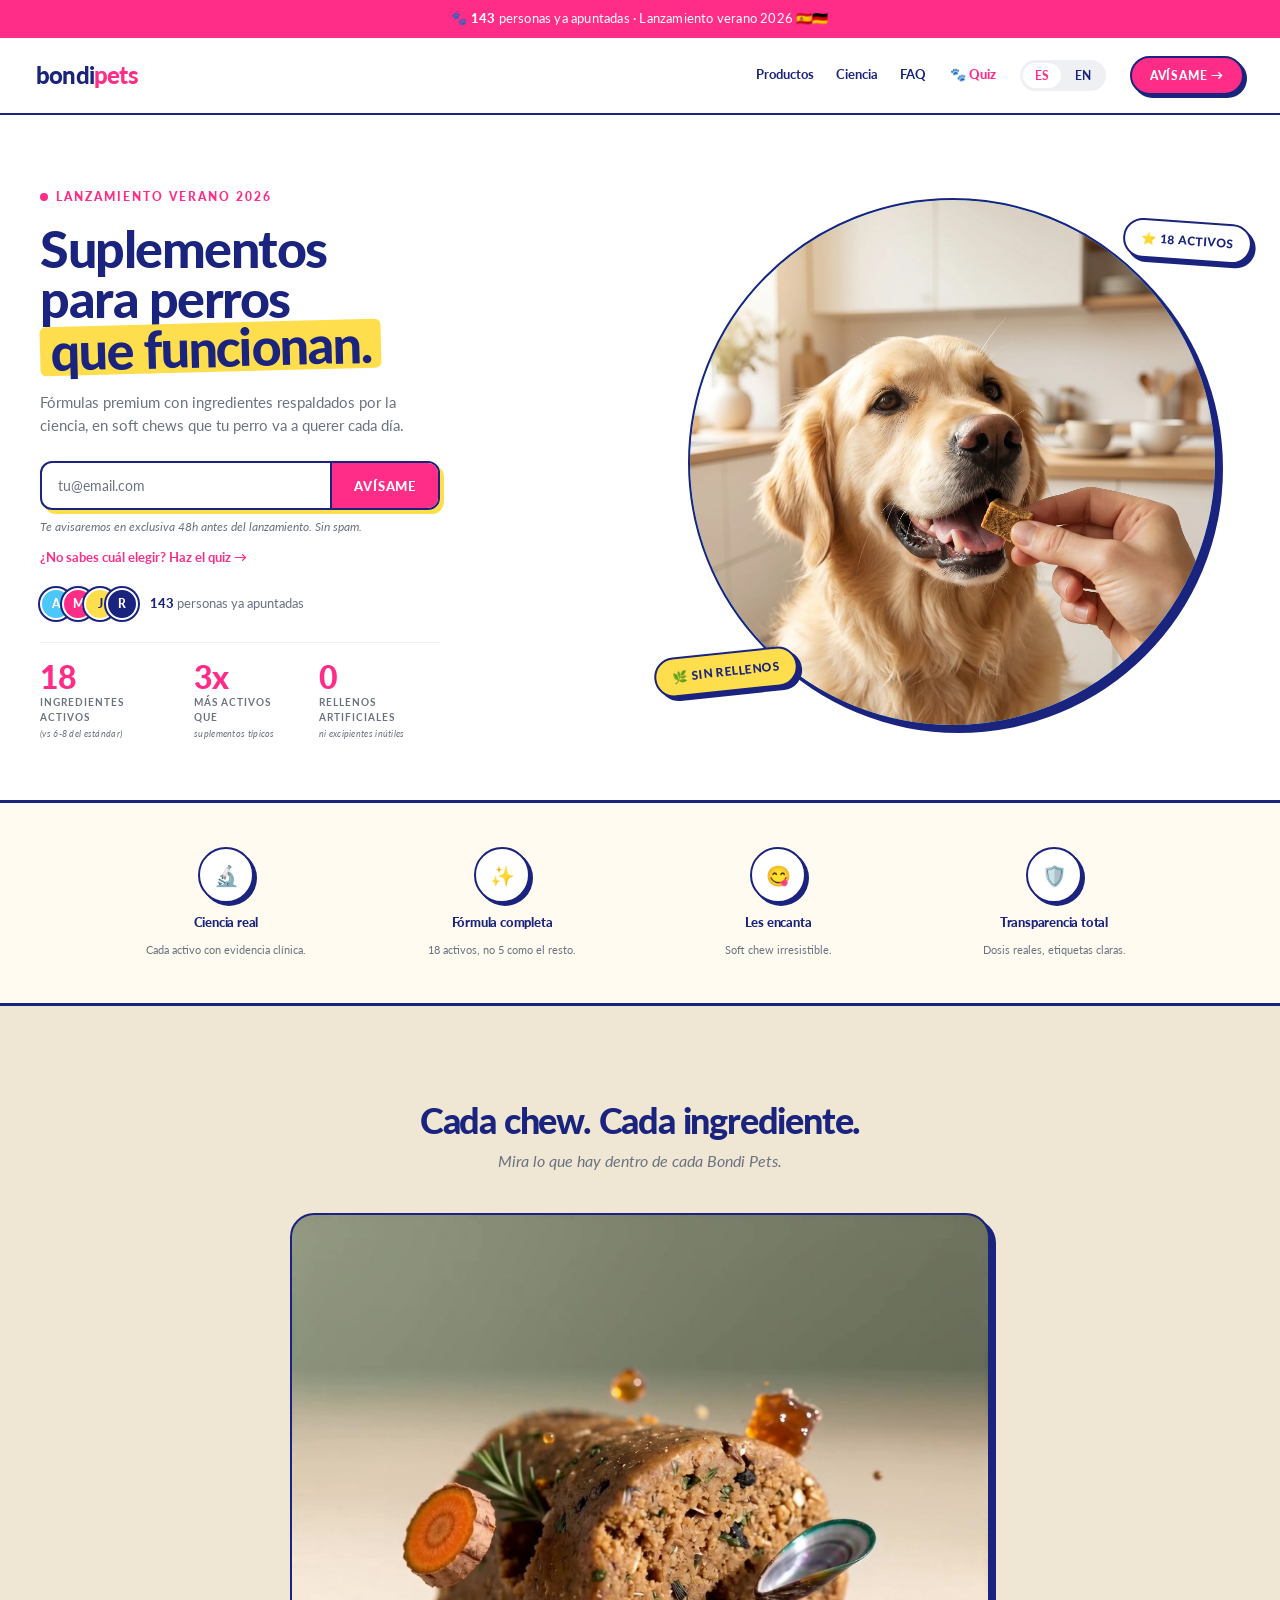
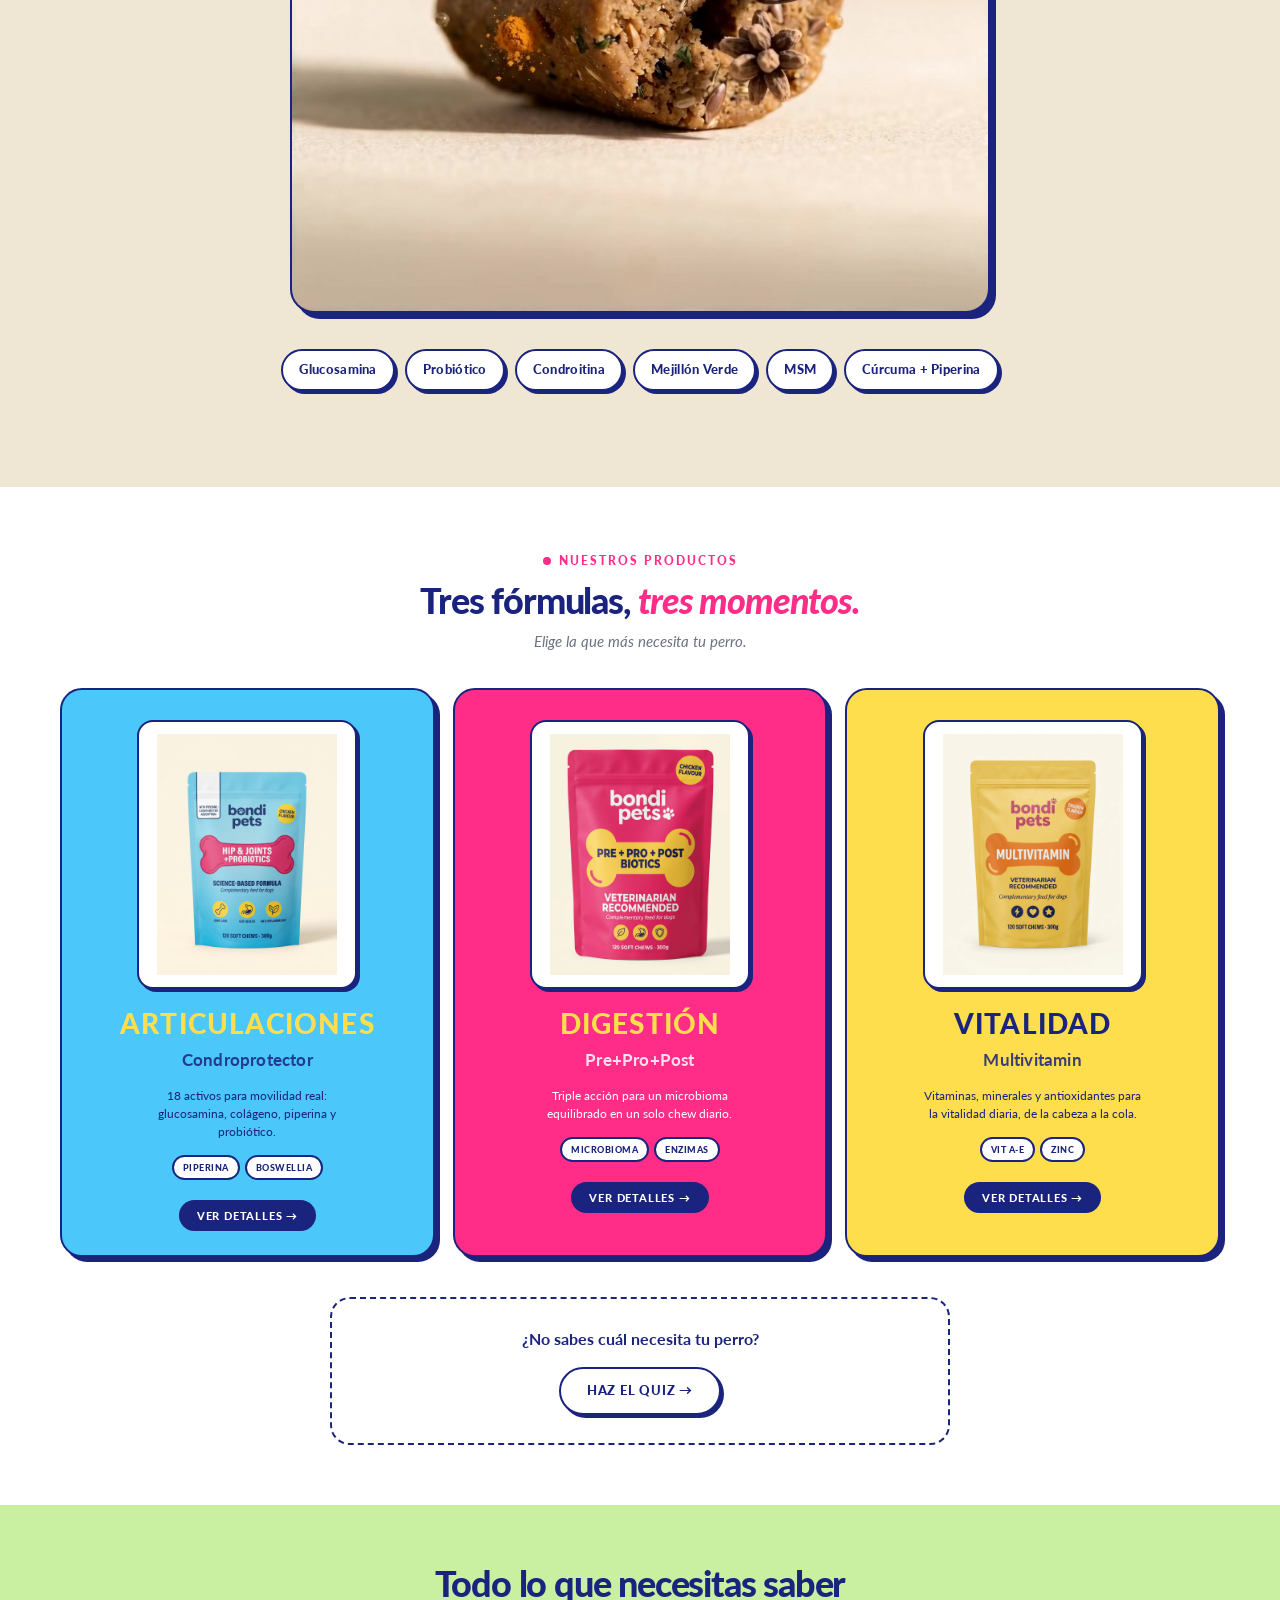
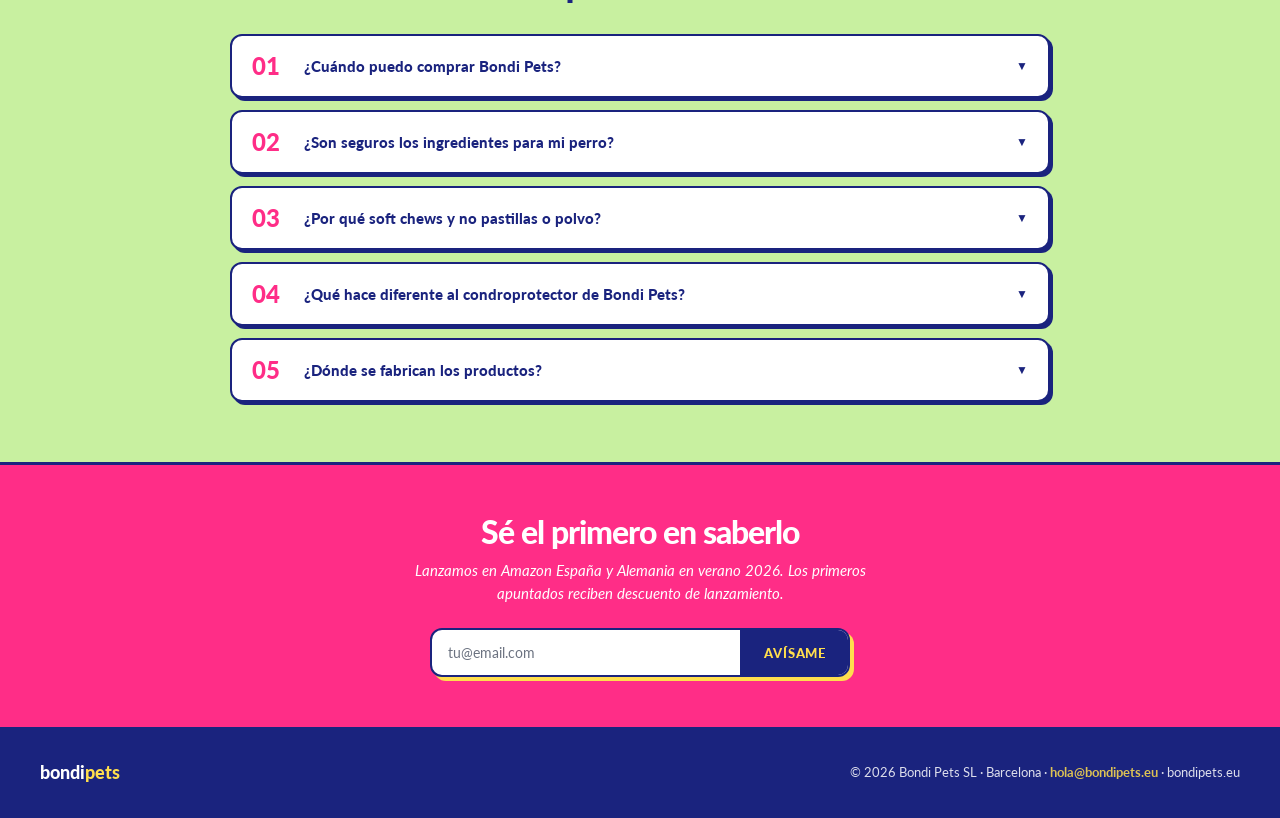
==== commit 2713f5c2: "feat(landing): rediseño módulo central + vídeo + reorganización de cards - Eliminado módulo scroll-d" ====
--- a/index.html
+++ b/index.html
@@ -57,8 +57,8 @@
         <span class="es">AVÍSAME</span><span class="en" style="display:none">NOTIFY ME</span>
       </button>
     </div>
-    <p class="launch-hint es">Sin spam. Solo te avisamos cuando lancemos en Amazon.es y Amazon.de.</p>
-    <p class="launch-hint en" style="display:none">No spam. We'll only notify you when we launch on Amazon.es and Amazon.de.</p>
+    <p class="form-disclaimer es">Te avisaremos en exclusiva 48h antes del lanzamiento. Sin spam.</p>
+    <p class="form-disclaimer en" style="display:none">Exclusive notice 48h before launch. No spam.</p>
     <a class="hero-quiz-link es" href="quiz.html">¿No sabes cuál elegir? Haz el quiz →</a>
     <a class="hero-quiz-link en" style="display:none" href="quiz.html">Not sure which one? Take the quiz →</a>
     <p class="success-msg" id="hero-success">
@@ -86,18 +86,18 @@
     <div class="stats">
       <div class="stat">
         <div class="stat-num">18</div>
-        <div class="stat-lbl es">Activos por fórmula</div>
-        <div class="stat-lbl en" style="display:none">Actives per formula</div>
+        <div class="stat-lbl es">ingredientes activos<br><span class="stat-sub">(vs 6-8 del estándar)</span></div>
+        <div class="stat-lbl en" style="display:none">active ingredients<br><span class="stat-sub">(vs 6-8 standard)</span></div>
       </div>
       <div class="stat">
         <div class="stat-num">3x</div>
-        <div class="stat-lbl es">Más que competencia</div>
-        <div class="stat-lbl en" style="display:none">More vs competition</div>
+        <div class="stat-lbl es">más activos que<br><span class="stat-sub">suplementos típicos</span></div>
+        <div class="stat-lbl en" style="display:none">more actives than<br><span class="stat-sub">typical supplements</span></div>
       </div>
       <div class="stat">
         <div class="stat-num">0</div>
-        <div class="stat-lbl es">Rellenos</div>
-        <div class="stat-lbl en" style="display:none">Fillers</div>
+        <div class="stat-lbl es">rellenos artificiales<br><span class="stat-sub">ni excipientes inútiles</span></div>
+        <div class="stat-lbl en" style="display:none">artificial fillers<br><span class="stat-sub">no useless excipients</span></div>
       </div>
     </div>
   </div>
@@ -108,22 +108,6 @@
     </div>
     <div class="floater floater-top">⭐ 18 ACTIVOS</div>
     <div class="floater floater-bot">🌿 SIN RELLENOS</div>
-  </div>
-</section>
-
-<!-- EXPLODED VIEW (scroll-driven) -->
-<section class="exploded-wrapper" id="exploded-view">
-  <div class="exploded-sticky">
-    <div class="exploded-chew" id="exploded-chew">
-      <img id="exploded-chew-img" src="" alt="" style="display:none">
-      <span class="exploded-chew-placeholder">CHEW</span>
-    </div>
-    <div class="exploded-label exploded-label-1" data-label-index="0">Glucosamina</div>
-    <div class="exploded-label exploded-label-2" data-label-index="1">Condroitina</div>
-    <div class="exploded-label exploded-label-3" data-label-index="2">MSM</div>
-    <div class="exploded-label exploded-label-4" data-label-index="3">Cúrcuma + Piperina</div>
-    <div class="exploded-label exploded-label-5" data-label-index="4">Mejillón Verde</div>
-    <div class="exploded-label exploded-label-6" data-label-index="5">Probiótico</div>
   </div>
 </section>
 
@@ -161,26 +145,36 @@
   </div>
 </section>
 
-<!-- LIFESTYLE -->
-<section class="lifestyle">
-  <div class="lifestyle-head">
-    <div class="lifestyle-eyebrow es">PARA PERROS QUE QUIEREN MÁS</div>
-    <div class="lifestyle-eyebrow en" style="display:none">FOR DOGS WHO WANT MORE</div>
-    <h2 class="lifestyle-title es">Más energía, más vida, más momentos juntos.</h2>
-    <h2 class="lifestyle-title en" style="display:none">More energy, more life, more moments together.</h2>
-  </div>
-  <div class="lifestyle-grid">
-    <div class="lifestyle-card">
-      <img src="images/lifestyle-bulldog-happy.webp" alt="Bulldog francés sonriente con soft chews Bondi Pets en una alfombra cream" loading="lazy" width="600" height="340">
-      <div class="lifestyle-caption"><span class="es">Les encanta 🐾</span><span class="en" style="display:none">They love it 🐾</span></div>
-    </div>
-    <div class="lifestyle-card">
-      <img src="images/lifestyle-border-collie-running.webp" alt="Border collie corriendo feliz por un prado soleado al atardecer" loading="lazy" width="600" height="340">
-      <div class="lifestyle-caption"><span class="es">Más energía 💪</span><span class="en" style="display:none">More energy 💪</span></div>
-    </div>
-    <div class="lifestyle-card">
-      <img src="images/lifestyle-chews-closeup.webp" alt="Detalle de tres soft chews marrones Bondi Pets en la palma de una mano" loading="lazy" width="600" height="340">
-      <div class="lifestyle-caption"><span class="es">Soft chews de verdad ✨</span><span class="en" style="display:none">Real soft chews ✨</span></div>
+<!-- VIDEO SHOWCASE -->
+<section class="video-showcase">
+  <div class="container">
+    <div class="section-header">
+      <h2 class="es">Cada chew. Cada ingrediente.</h2>
+      <h2 class="en" style="display:none">Every chew. Every ingredient.</h2>
+      <p class="es">Mira lo que hay dentro de cada Bondi Pets.</p>
+      <p class="en" style="display:none">See what's inside every Bondi Pets.</p>
+    </div>
+    <div class="video-container">
+      <video
+        autoplay
+        muted
+        loop
+        playsinline
+        poster="videos/exploded-hero-poster.jpg"
+        aria-label="Vídeo del chew Bondi Pets revelando sus ingredientes naturales"
+      >
+        <source src="videos/exploded-hero-web.mp4" type="video/mp4">
+        <source src="videos/exploded-hero.mp4" type="video/mp4">
+        Tu navegador no soporta vídeo HTML5.
+      </video>
+    </div>
+    <div class="ingredients-badges-row">
+      <span class="badge">Glucosamina</span>
+      <span class="badge">Probiótico</span>
+      <span class="badge">Condroitina</span>
+      <span class="badge">Mejillón Verde</span>
+      <span class="badge">MSM</span>
+      <span class="badge">Cúrcuma + Piperina</span>
     </div>
   </div>
 </section>
@@ -198,10 +192,10 @@
   <div class="products-grid">
 
     <div class="pcard pc-cian">
-      <span class="pc-tag"><span class="es">ARTICULACIONES</span><span class="en" style="display:none">JOINTS</span></span>
       <div class="pc-img-wrap">
         <img src="images/doypack-condroprotector.webp" alt="Doypack Bondi Pets Condroprotector para articulaciones con 18 activos" loading="lazy" width="220" height="290">
       </div>
+      <h3 class="pc-problem"><span class="es">ARTICULACIONES</span><span class="en" style="display:none">JOINTS</span></h3>
       <div class="pc-title es">Condroprotector</div>
       <div class="pc-title en" style="display:none">Joint Support</div>
       <p class="pc-desc es">18 activos para movilidad real: glucosamina, colágeno, piperina y probiótico.</p>
@@ -214,10 +208,10 @@
     </div>
 
     <div class="pcard pc-fucsia">
-      <span class="pc-tag"><span class="es">DIGESTIÓN</span><span class="en" style="display:none">DIGESTION</span></span>
       <div class="pc-img-wrap">
         <img src="images/doypack-biotics.webp" alt="Doypack Bondi Pets Pre+Pro+Post Biotics para digestión y microbioma" loading="lazy" width="220" height="290">
       </div>
+      <h3 class="pc-problem"><span class="es">DIGESTIÓN</span><span class="en" style="display:none">DIGESTION</span></h3>
       <div class="pc-title es">Pre+Pro+Post</div>
       <div class="pc-title en" style="display:none">Pre+Pro+Post</div>
       <p class="pc-desc es">Triple acción para un microbioma equilibrado en un solo chew diario.</p>
@@ -230,10 +224,10 @@
     </div>
 
     <div class="pcard pc-amarillo">
-      <span class="pc-tag"><span class="es">VITALIDAD</span><span class="en" style="display:none">VITALITY</span></span>
       <div class="pc-img-wrap">
         <img src="images/doypack-multivitamin.webp" alt="Doypack Bondi Pets Multivitamin con vitaminas minerales y antioxidantes" loading="lazy" width="220" height="290">
       </div>
+      <h3 class="pc-problem"><span class="es">VITALIDAD</span><span class="en" style="display:none">VITALITY</span></h3>
       <div class="pc-title es">Multivitamin</div>
       <div class="pc-title en" style="display:none">Multivitamin</div>
       <p class="pc-desc es">Vitaminas, minerales y antioxidantes para la vitalidad diaria, de la cabeza a la cola.</p>
@@ -329,10 +323,6 @@
   <input type="hidden" name="ml-submit" value="1">
   <input type="hidden" name="anticsrf" value="true">
 </form>
-<script src="https://cdn.jsdelivr.net/npm/gsap@3.12.5/dist/gsap.min.js"></script>
-<script src="https://cdn.jsdelivr.net/npm/gsap@3.12.5/dist/ScrollTrigger.min.js"></script>
-<script src="https://cdn.jsdelivr.net/npm/lenis@1.1.20/dist/lenis.min.js"></script>
-<script src="js/exploded.js"></script>
 <script src="js/main.js"></script>
 <script src="https://groot.mailerlite.com/js/w/webforms.min.js?v95037e5bac78f29ed026832ca21a7c7b"></script>
 </body>
--- a/css/styles.css
+++ b/css/styles.css
@@ -49,7 +49,6 @@
 .email-wrap input::placeholder{color:var(--gris)}
 .email-wrap button{background:var(--fucsia);color:var(--white);border:none;font-weight:900;font-family:'Lato',sans-serif;font-size:13px;padding:14px 22px;cursor:pointer;white-space:nowrap;letter-spacing:0.8px;border-left:2.5px solid var(--navy)}
 .email-wrap button:hover{background:var(--navy)}
-.launch-hint{margin-top:10px;font-size:12px;color:var(--gris);font-weight:400}
 .success-msg,.error-msg{display:none;margin-top:10px;font-size:13px;font-weight:900}
 .success-msg{color:var(--navy)}
 .error-msg{color:var(--fucsia)}
@@ -83,16 +82,16 @@
 .benefit h4{font-size:13px;font-weight:900;color:var(--navy);letter-spacing:-0.2px}
 .benefit p{font-size:11px;color:var(--gris);line-height:1.5;max-width:180px}
 
-/* LIFESTYLE */
-.lifestyle{background:var(--white);padding:60px 40px;max-width:1200px;margin:0 auto}
-.lifestyle-head{text-align:center;margin-bottom:32px}
-.lifestyle-eyebrow{display:inline-flex;align-items:center;gap:8px;color:var(--fucsia);font-size:11px;font-weight:900;letter-spacing:2px;text-transform:uppercase;margin-bottom:10px}
-.lifestyle-eyebrow::before{content:'';width:8px;height:8px;border-radius:50%;background:var(--fucsia)}
-.lifestyle-title{font-weight:900;font-size:28px;color:var(--navy);letter-spacing:-0.8px;line-height:1.1}
-.lifestyle-grid{display:grid;grid-template-columns:repeat(3,1fr);gap:16px}
-.lifestyle-card{position:relative;border:2.5px solid var(--navy);border-radius:20px;box-shadow:4px 4px 0 var(--navy);overflow:hidden;height:340px}
-.lifestyle-card img{width:100%;height:100%;object-fit:cover;display:block}
-.lifestyle-caption{position:absolute;bottom:0;left:0;right:0;padding:16px;background:linear-gradient(to bottom,rgba(26,35,94,0) 0%,rgba(26,35,94,0.7) 100%);color:var(--white);font-size:14px;font-weight:900;border-radius:0 0 18px 18px}
+/* VIDEO SHOWCASE */
+.video-showcase{background:#EFE6D4;border-top:3px solid var(--navy);padding:96px 40px}
+.video-showcase .container{max-width:1080px;margin:0 auto}
+.video-showcase .section-header{text-align:center;margin-bottom:40px}
+.video-showcase .section-header h2{font-weight:900;font-size:36px;color:var(--navy);letter-spacing:-1.2px;line-height:1.05;margin-bottom:10px}
+.video-showcase .section-header p{font-size:16px;color:var(--gris);font-style:italic}
+.video-container{max-width:700px;margin:0 auto;border:2.5px solid var(--navy);border-radius:24px;overflow:hidden;box-shadow:6px 6px 0 var(--navy);background:var(--navy)}
+.video-container video{width:100%;height:auto;display:block}
+.ingredients-badges-row{display:flex;flex-wrap:wrap;justify-content:center;gap:10px;margin:36px auto 0;max-width:780px}
+.ingredients-badges-row .badge{display:inline-block;background:var(--white);border:2.5px solid var(--navy);border-radius:999px;padding:9px 16px;font-size:13px;font-weight:900;color:var(--navy);letter-spacing:0.3px;box-shadow:3px 3px 0 var(--navy)}
 
 /* PRODUCTS */
 .products{background:var(--white);padding:60px 40px}
@@ -108,16 +107,20 @@
 .pc-cian{background:var(--cian)}
 .pc-fucsia{background:var(--fucsia)}
 .pc-amarillo{background:var(--amarillo)}
-.pc-tag{position:absolute;top:14px;right:14px;background:var(--white);border:2px solid var(--navy);border-radius:999px;font-size:9px;font-weight:900;color:var(--navy);padding:5px 10px;letter-spacing:0.8px}
 .pc-img-wrap{width:100%;max-width:220px;background:var(--white);border:2.5px solid var(--navy);border-radius:16px;padding:12px;box-shadow:3px 3px 0 var(--navy);margin-top:6px;display:flex;align-items:center;justify-content:center}
 .pc-img-wrap img{width:100%;max-width:180px;height:auto;display:block}
-.pc-title{font-size:18px;font-weight:900;color:var(--navy);letter-spacing:-0.4px;text-align:center}
+.pc-problem{font-family:'Lato',sans-serif;font-weight:900;font-size:28px;line-height:1;letter-spacing:1.2px;text-align:center;margin:6px 0 -4px;text-transform:uppercase}
+.pc-cian .pc-problem{color:var(--amarillo)}
+.pc-fucsia .pc-problem{color:var(--amarillo)}
+.pc-amarillo .pc-problem{color:var(--navy)}
+.pc-title{font-size:17px;font-weight:700;color:var(--navy);letter-spacing:0.2px;text-align:center;opacity:0.85}
+.pc-fucsia .pc-title{color:var(--white)}
 .pc-desc{font-size:12px;color:var(--navy);line-height:1.5;text-align:center;max-width:220px}
 .pc-chips{display:flex;flex-wrap:wrap;gap:5px;justify-content:center}
 .pc-chip{font-size:9px;font-weight:900;padding:4px 9px;border-radius:999px;background:var(--white);border:2px solid var(--navy);color:var(--navy);letter-spacing:0.5px}
 .pc-btn{margin-top:6px;background:var(--navy);color:var(--white);font-family:'Lato',sans-serif;font-weight:900;font-size:11px;padding:9px 18px;border-radius:999px;border:none;cursor:pointer;letter-spacing:0.8px}
 .pc-btn:hover{background:var(--white);color:var(--navy);outline:2px solid var(--navy)}
-.pc-fucsia .pc-title,.pc-fucsia .pc-desc{color:var(--white)}
+.pc-fucsia .pc-desc{color:var(--white)}
 .quiz-cta{margin-top:40px;text-align:center;padding:28px 24px;border:2.5px dashed var(--navy);border-radius:20px;max-width:620px;margin-left:auto;margin-right:auto}
 .quiz-cta p{font-size:16px;font-weight:700;color:var(--navy);margin-bottom:16px}
 .btn-outline-navy{display:inline-block;background:var(--white);color:var(--navy);font-family:'Lato',sans-serif;font-weight:900;font-size:13px;padding:12px 26px;border-radius:999px;border:2.5px solid var(--navy);cursor:pointer;letter-spacing:0.8px;text-transform:uppercase;box-shadow:3px 3px 0 var(--navy);transition:transform 0.1s,box-shadow 0.1s,background 0.15s,color 0.15s}
@@ -157,24 +160,11 @@
 .footer-info{font-size:13px;color:var(--white);opacity:0.85}
 .footer-info a{color:var(--amarillo);font-weight:700}
 
-/* EXPLODED VIEW (scroll-driven) */
-.exploded-wrapper{position:relative;height:600vh;background:#EFE6D4}
-.exploded-sticky{position:sticky;top:0;height:100vh;width:100%;overflow:hidden;display:flex;align-items:center;justify-content:center}
-.exploded-chew{position:relative;width:min(60vw,520px);aspect-ratio:1;background:#CCCCCC;border-radius:50%;display:flex;align-items:center;justify-content:center;color:#6B7280;font-weight:900;font-size:14px;letter-spacing:2px;text-transform:uppercase;z-index:2}
-.exploded-chew img{width:100%;height:100%;object-fit:contain;display:block;border-radius:50%}
-.exploded-label{position:absolute;background:var(--white);border:2.5px solid var(--navy);border-radius:12px;padding:10px 16px;font-size:13px;font-weight:900;color:var(--navy);box-shadow:3px 3px 0 var(--navy);opacity:0;white-space:nowrap;letter-spacing:0.3px;z-index:3;pointer-events:none}
-.exploded-label-1{top:10%;left:50%;transform:translateX(-50%)}
-.exploded-label-2{top:24%;right:10%}
-.exploded-label-3{bottom:24%;right:10%}
-.exploded-label-4{bottom:10%;left:50%;transform:translateX(-50%)}
-.exploded-label-5{bottom:24%;left:10%}
-.exploded-label-6{top:24%;left:10%}
-@media(max-width:640px){
-  .exploded-chew{width:72vw}
-  .exploded-label{font-size:11px;padding:7px 12px}
-  .exploded-label-2,.exploded-label-6{top:18%}
-  .exploded-label-3,.exploded-label-5{bottom:18%}
-}
+/* FORM DISCLAIMER */
+.form-disclaimer{margin-top:8px;font-size:12px;color:var(--gris);font-style:italic;font-weight:400;max-width:400px}
+
+/* STAT sub-label (micro-context line) */
+.stat-sub{display:block;font-size:9px;font-weight:400;color:var(--gris);text-transform:none;letter-spacing:0.3px;margin-top:2px;font-style:italic}
 
 @media(max-width:900px){
   .hero{grid-template-columns:1fr;padding:40px 20px;gap:40px}
@@ -182,12 +172,12 @@
   .hero-right{max-width:360px;margin:0 auto;width:100%}
   .benefits-grid{grid-template-columns:repeat(2,1fr);gap:20px}
   .products-grid{grid-template-columns:1fr;gap:16px}
-  .lifestyle-grid{grid-template-columns:1fr;gap:14px}
-  .lifestyle-card{height:280px}
-  .lifestyle-title{font-size:24px}
+  .video-showcase{padding:56px 20px}
+  .video-showcase .section-header h2{font-size:28px}
+  .pc-problem{font-size:24px;letter-spacing:1px}
+  .pc-title{font-size:15px}
   nav{padding:14px 20px}
   .nav-links{display:none}
-  .lifestyle{padding:44px 20px}
   .benefits,.products,.faq-section,.cta-band{padding:44px 20px}
   footer{flex-direction:column;text-align:center;padding:24px 20px}
   .floater-top{right:-2%}
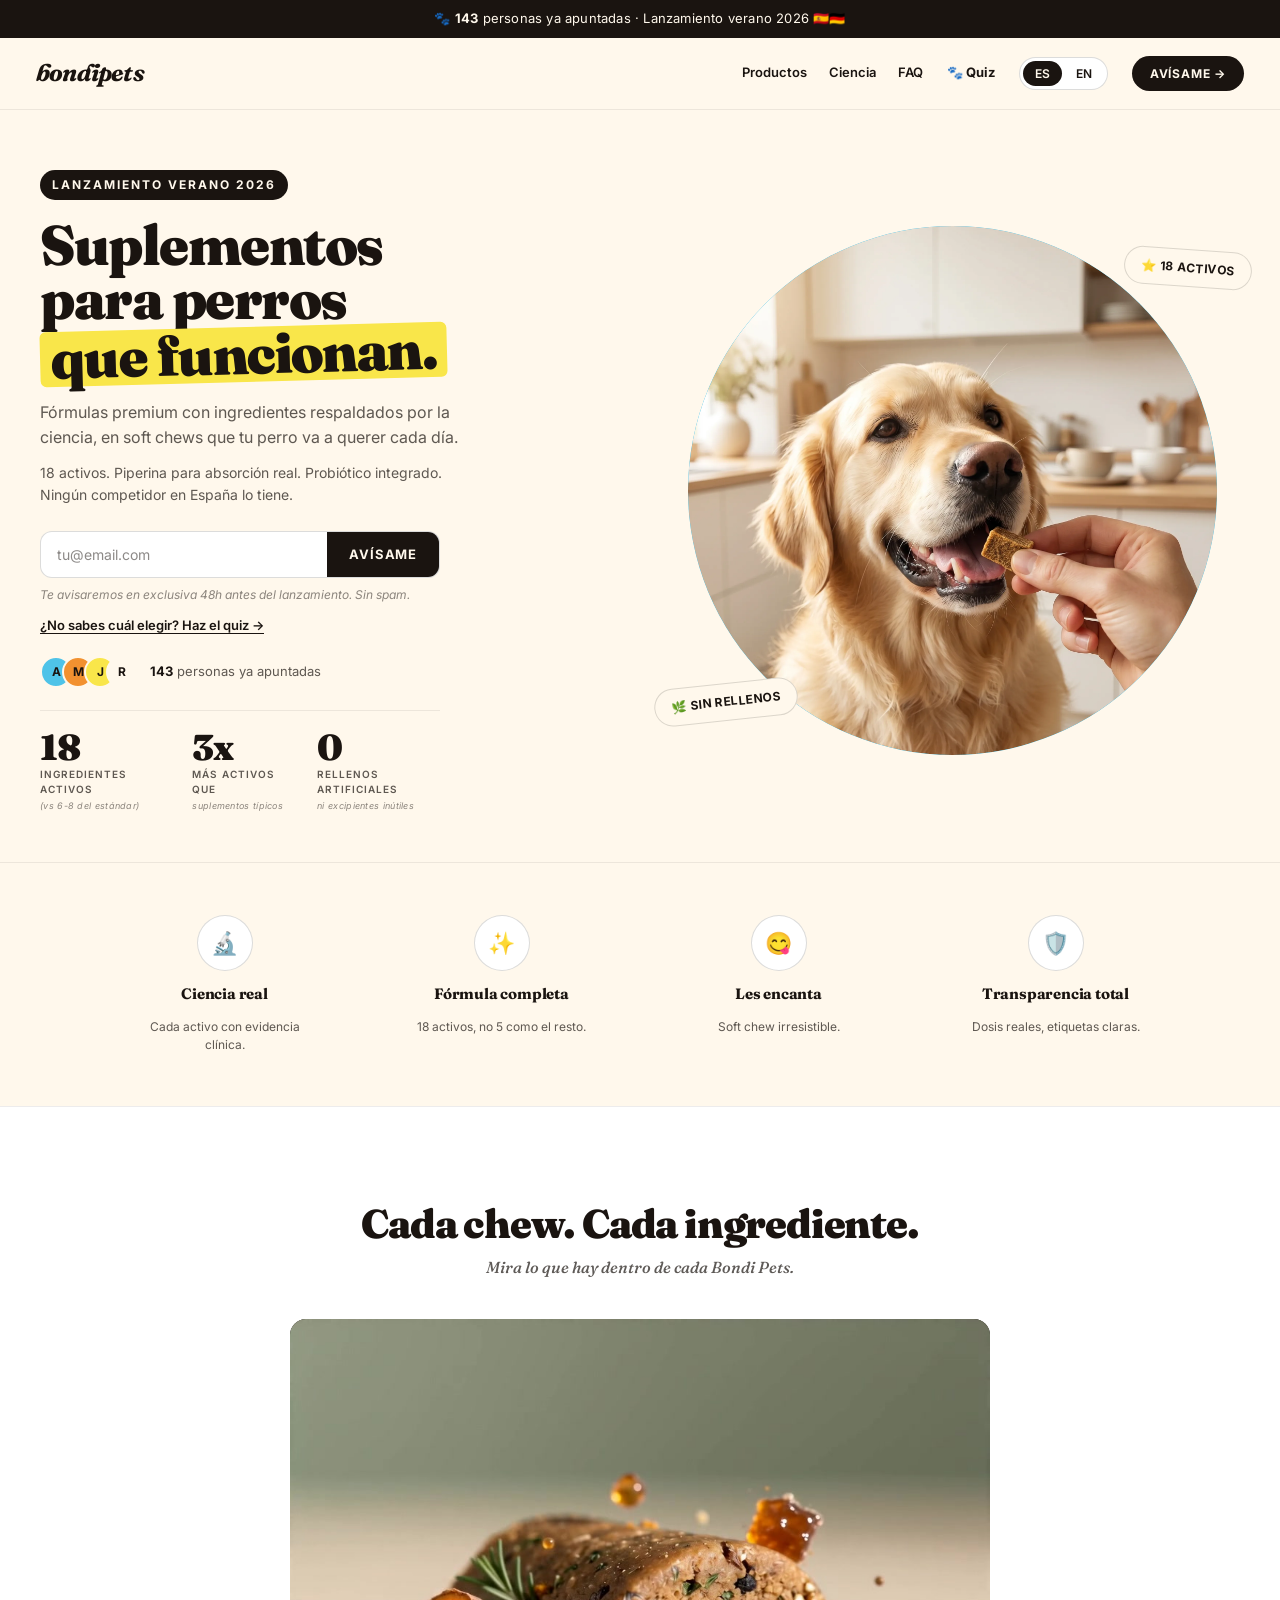
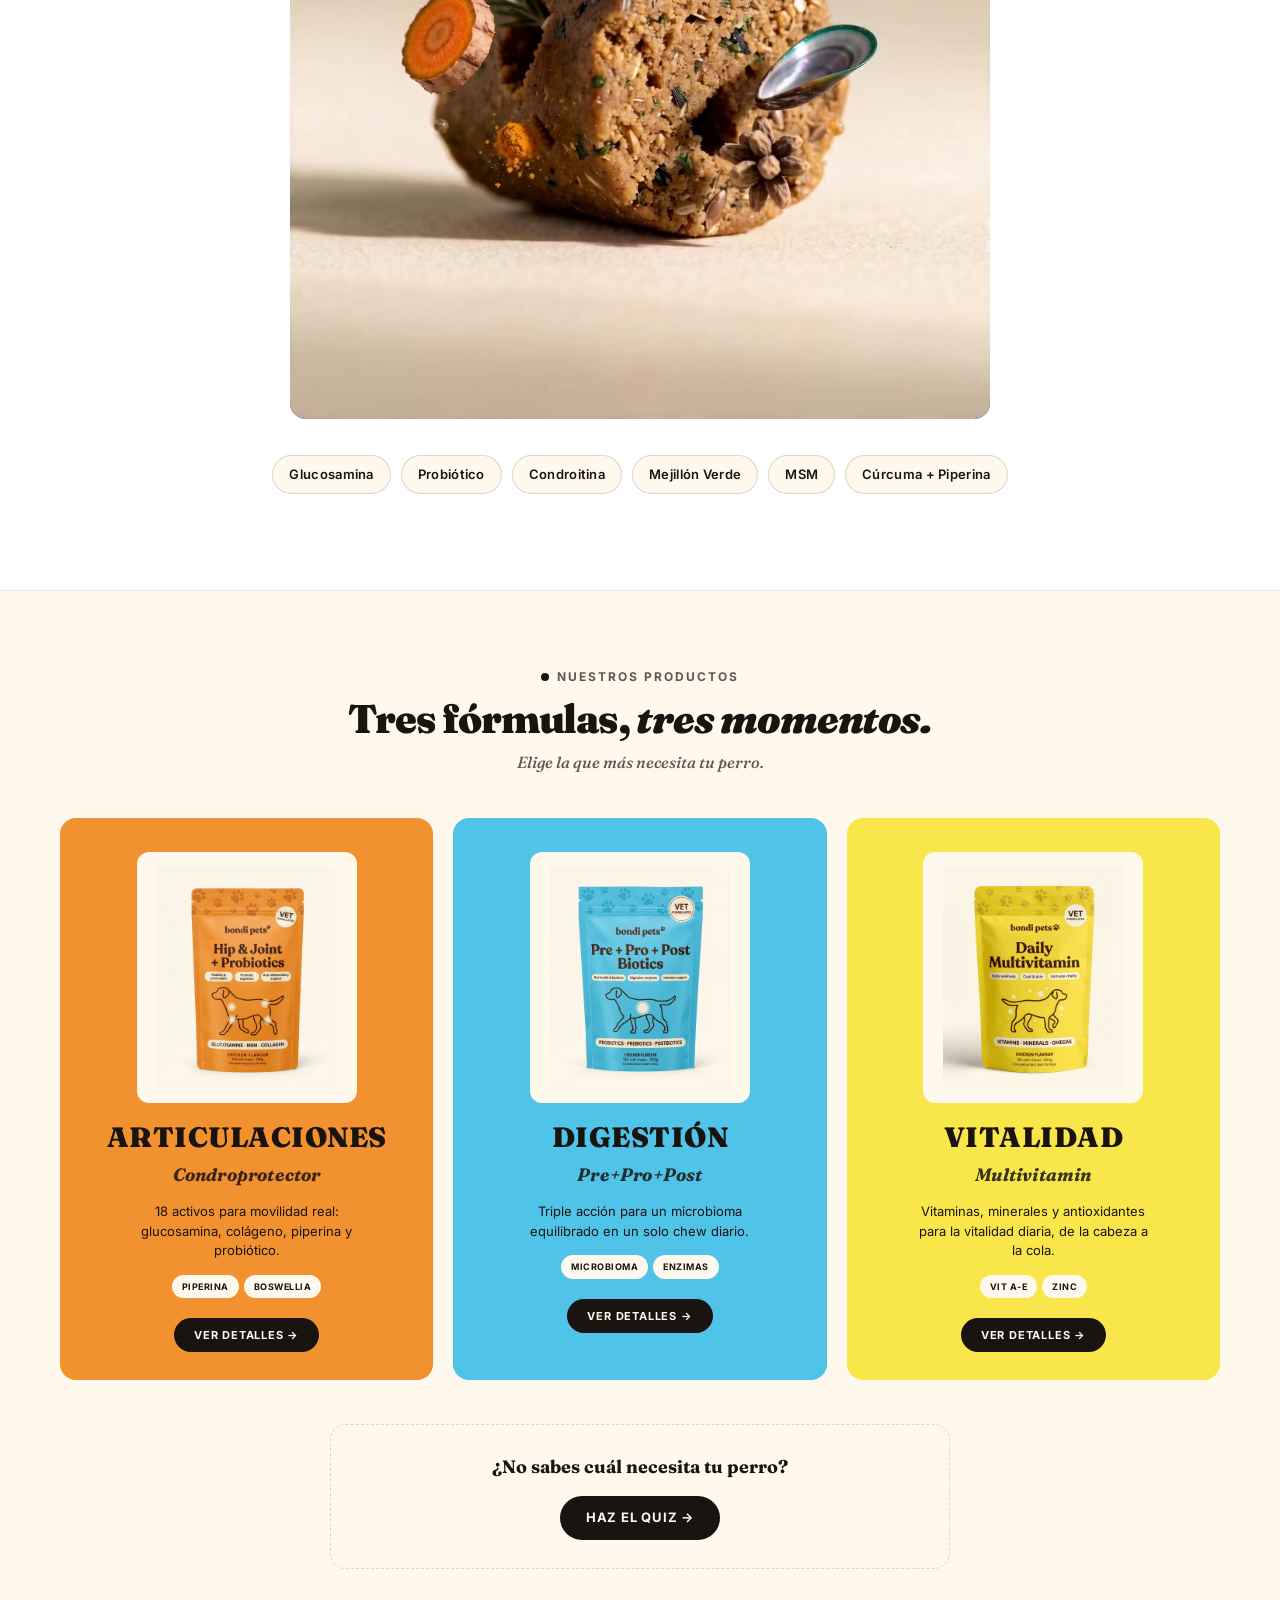
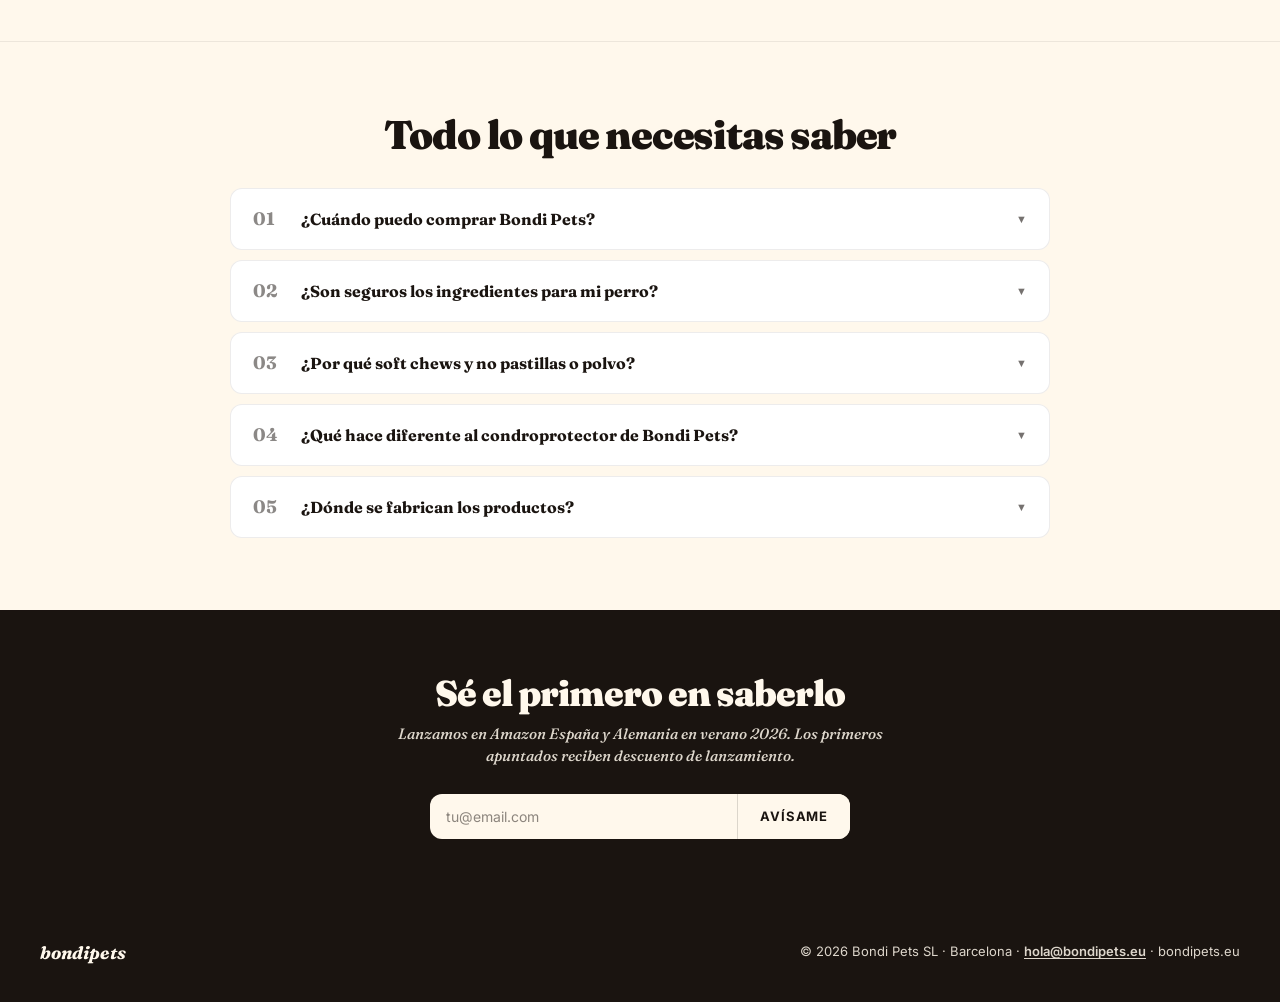
==== commit 2dc64e71: "feat(brand): rebrand visual completo cocoa+cream - Design system: cocoa #1A1410 + cream #FFF8EC - Fr" ====
--- a/index.html
+++ b/index.html
@@ -7,7 +7,8 @@
 <meta name="description" content="Suplementos premium para perros respaldados por la ciencia. Lanzamos en Amazon España y Alemania en verano 2026.">
 <link rel="preconnect" href="https://fonts.googleapis.com">
 <link rel="preconnect" href="https://fonts.gstatic.com" crossorigin>
-<link href="https://fonts.googleapis.com/css2?family=Lato:ital,wght@0,400;0,700;0,900;1,400&display=swap" rel="stylesheet">
+<link href="https://fonts.googleapis.com/css2?family=Fraunces:ital,opsz,wght@0,9..144,500;0,9..144,700;0,9..144,900;1,9..144,500;1,9..144,700;1,9..144,900&family=Inter:wght@400;500;600;700&display=swap" rel="stylesheet">
+<link rel="stylesheet" href="css/tokens.css">
 <link rel="stylesheet" href="css/styles.css">
 </head>
 <body>
@@ -51,6 +52,8 @@
     </h1>
     <p class="hero-sub es">Fórmulas premium con ingredientes respaldados por la ciencia, en soft chews que tu perro va a querer cada día.</p>
     <p class="hero-sub en" style="display:none">Premium formulas with science-backed ingredients, in soft chews your dog will want every single day.</p>
+    <p class="hero-diff es">18 activos. Piperina para absorción real. Probiótico integrado. Ningún competidor en España lo tiene.</p>
+    <p class="hero-diff en" style="display:none">18 actives. Piperine for real absorption. Integrated probiotic. No competitor in Spain has it.</p>
     <div class="email-wrap">
       <input type="email" id="hero-email" placeholder="tu@email.com">
       <button onclick="submitEmail('hero-email','hero-success','.email-wrap button','hero-error')">
@@ -72,10 +75,10 @@
 
     <div class="trust-bar">
       <div class="avatars">
-        <div style="background:#4BC7FA">A</div>
-        <div style="background:#FF2D87">M</div>
-        <div style="background:#FFDE4D;color:#1A237E">J</div>
-        <div style="background:#1A237E">R</div>
+        <div style="background:#4FC3E8">A</div>
+        <div style="background:#F29130">M</div>
+        <div style="background:#F9E64A">J</div>
+        <div style="background:#FFF8EC">R</div>
       </div>
       <span class="es"><strong id="counter-num2">143</strong> personas ya apuntadas</span>
       <span class="en" style="display:none"><strong id="counter-num3">143</strong> people signed up</span>
@@ -191,7 +194,7 @@
   </div>
   <div class="products-grid">
 
-    <div class="pcard pc-cian">
+    <div class="pcard pc-joint">
       <div class="pc-img-wrap">
         <img src="images/doypack-condroprotector.webp" alt="Doypack Bondi Pets Condroprotector para articulaciones con 18 activos" loading="lazy" width="220" height="290">
       </div>
@@ -207,7 +210,7 @@
       <button class="pc-btn"><span class="es">VER DETALLES →</span><span class="en" style="display:none">SEE DETAILS →</span></button>
     </div>
 
-    <div class="pcard pc-fucsia">
+    <div class="pcard pc-biotics">
       <div class="pc-img-wrap">
         <img src="images/doypack-biotics.webp" alt="Doypack Bondi Pets Pre+Pro+Post Biotics para digestión y microbioma" loading="lazy" width="220" height="290">
       </div>
@@ -223,7 +226,7 @@
       <button class="pc-btn"><span class="es">VER DETALLES →</span><span class="en" style="display:none">SEE DETAILS →</span></button>
     </div>
 
-    <div class="pcard pc-amarillo">
+    <div class="pcard pc-multi">
       <div class="pc-img-wrap">
         <img src="images/doypack-multivitamin.webp" alt="Doypack Bondi Pets Multivitamin con vitaminas minerales y antioxidantes" loading="lazy" width="220" height="290">
       </div>
@@ -292,7 +295,7 @@
           <span class="faq-q-text"><span class="es">¿Dónde se fabrican los productos?</span><span class="en" style="display:none">Where are the products manufactured?</span></span>
           <span class="faq-arrow">▼</span>
         </div>
-        <div class="faq-a"><span class="es">Los productos se fabrican con estándares de calidad certificados y cumplen con toda la normativa de importación y etiquetado de la Unión Europea antes de llegar al consumidor.</span><span class="en" style="display:none">Products are manufactured to certified quality standards and comply with all EU import and labeling regulations before reaching the consumer.</span></div>
+        <div class="faq-a"><span class="es">Bondi Pets está formulado en Barcelona por nuestro equipo. Cumple con toda la normativa europea de pienso complementario (Reg. 767/2009), pasa tests de estabilidad independientes, y cada lote se somete a inspección y análisis antes de llegar al consumidor.</span><span class="en" style="display:none">Bondi Pets is formulated in Barcelona by our team. It complies with full European complementary feed regulations (Reg. 767/2009), passes independent stability testing, and every batch is inspected and analyzed before reaching the consumer.</span></div>
       </div>
     </div>
   </div>
--- a/css/tokens.css
+++ b/css/tokens.css
@@ -0,0 +1,30 @@
+:root {
+  --color-cocoa: #1A1410;
+  --color-cream: #FFF8EC;
+  --color-white: #FFFFFF;
+
+  --color-sku-joint: #F29130;
+  --color-sku-biotics: #4FC3E8;
+  --color-sku-multi: #F9E64A;
+
+  --color-sku-joint-dark: #8B4A0E;
+  --color-sku-biotics-dark: #1E5A7A;
+  --color-sku-multi-dark: #7A6A0A;
+
+  --color-text-primary: var(--color-cocoa);
+  --color-text-secondary: rgba(26, 20, 16, 0.7);
+  --color-text-tertiary: rgba(26, 20, 16, 0.5);
+  --color-border-subtle: rgba(26, 20, 16, 0.08);
+  --color-border-default: rgba(26, 20, 16, 0.15);
+
+  --bg-page: var(--color-cream);
+  --bg-card: var(--color-white);
+
+  --font-display: 'Fraunces', Georgia, serif;
+  --font-body: 'Inter', -apple-system, sans-serif;
+
+  --radius-sm: 6px;
+  --radius-md: 12px;
+  --radius-lg: 16px;
+  --radius-pill: 999px;
+}
--- a/css/styles.css
+++ b/css/styles.css
@@ -1,195 +1,182 @@
 *,*::before,*::after{box-sizing:border-box;margin:0;padding:0}
-:root{
-  --fucsia:#FF2D87;
-  --amarillo:#FFDE4D;
-  --cian:#4BC7FA;
-  --navy:#1A237E;
-  --cream:#FFFBF0;
-  --verde:#C8F0A0;
-  --white:#FFFFFF;
-  --gris:#6B7280;
-  --gris-claro:#EEF0F4;
-}
+
 html{scroll-behavior:smooth}
-body{font-family:'Lato',sans-serif;background:var(--white);color:var(--navy);overflow-x:hidden;font-weight:400;line-height:1.5}
+body{font-family:var(--font-body);background:var(--bg-page);color:var(--color-text-primary);overflow-x:hidden;font-weight:400;line-height:1.5;-webkit-font-smoothing:antialiased;-moz-osx-font-smoothing:grayscale}
 a{color:inherit;text-decoration:none}
 
+h1,h2,h3,.section-title,.hero-title{font-family:var(--font-display);font-weight:700;letter-spacing:-0.01em}
+
 /* TOP BAR */
-.topbar{background:var(--fucsia);color:var(--white);text-align:center;padding:9px 16px;font-size:13px;font-weight:400;letter-spacing:0.2px}
-.topbar strong{font-weight:900}
+.topbar{background:var(--color-cocoa);color:var(--color-cream);text-align:center;padding:9px 16px;font-size:13px;font-weight:400;letter-spacing:0.2px}
+.topbar strong{font-weight:700}
 
 /* NAV */
-nav{background:var(--white);border-bottom:2.5px solid var(--navy);padding:18px 36px;display:flex;justify-content:space-between;align-items:center;position:sticky;top:0;z-index:100}
-.logo{font-weight:900;font-size:24px;color:var(--navy);letter-spacing:-0.8px;cursor:pointer;line-height:1}
-.logo span{color:var(--fucsia)}
+nav{background:var(--color-cream);border-bottom:1px solid var(--color-border-subtle);padding:18px 36px;display:flex;justify-content:space-between;align-items:center;position:sticky;top:0;z-index:100}
+.logo{font-family:var(--font-display);font-weight:700;font-size:24px;color:var(--color-cocoa);letter-spacing:-0.8px;cursor:pointer;line-height:1;font-style:italic}
+.logo span{color:var(--color-cocoa)}
 .nav-right{display:flex;gap:24px;align-items:center}
 .nav-links{display:flex;gap:22px;align-items:center}
-.nav-link{font-size:13px;font-weight:700;color:var(--navy);cursor:pointer;transition:color 0.15s}
-.nav-link:hover{color:var(--fucsia)}
-.nav-quiz{font-size:13px;font-weight:900;color:var(--fucsia);cursor:pointer;display:inline-flex;align-items:center;gap:4px;white-space:nowrap;transition:color 0.15s}
-.nav-quiz:hover{color:var(--navy)}
-.hero-quiz-link{display:inline-block;margin-top:12px;font-size:13px;font-weight:700;color:var(--fucsia);text-decoration:none;cursor:pointer}
-.hero-quiz-link:hover{color:var(--navy);text-decoration:underline}
-.lang-toggle{display:flex;background:var(--gris-claro);border-radius:999px;padding:3px;gap:2px}
-.lang-btn{font-family:'Lato',sans-serif;font-size:12px;font-weight:700;padding:5px 12px;border-radius:999px;border:none;background:transparent;cursor:pointer;color:var(--navy)}
-.lang-btn.active{background:var(--white);color:var(--fucsia)}
-.btn-cta{background:var(--fucsia);color:var(--white);font-weight:900;font-size:12px;padding:10px 18px;border-radius:999px;border:2.5px solid var(--navy);cursor:pointer;font-family:'Lato',sans-serif;letter-spacing:0.8px;box-shadow:3px 3px 0 var(--navy);transition:transform 0.1s,box-shadow 0.1s}
-.btn-cta:hover{transform:translate(-1px,-1px);box-shadow:4px 4px 0 var(--navy)}
-.btn-cta:active{transform:translate(2px,2px);box-shadow:1px 1px 0 var(--navy)}
+.nav-link{font-size:13px;font-weight:600;color:var(--color-cocoa);cursor:pointer;transition:opacity 0.15s}
+.nav-link:hover{opacity:0.7}
+.nav-quiz{font-size:13px;font-weight:700;color:var(--color-cocoa);cursor:pointer;display:inline-flex;align-items:center;gap:4px;white-space:nowrap;transition:opacity 0.15s}
+.nav-quiz:hover{opacity:0.7}
+.hero-quiz-link{display:inline-block;margin-top:12px;font-size:13px;font-weight:600;color:var(--color-cocoa);text-decoration:underline;text-underline-offset:3px;cursor:pointer}
+.hero-quiz-link:hover{opacity:0.7}
+.lang-toggle{display:flex;background:var(--color-white);border:1px solid var(--color-border-default);border-radius:var(--radius-pill);padding:3px;gap:2px}
+.lang-btn{font-family:var(--font-body);font-size:12px;font-weight:600;padding:5px 12px;border-radius:var(--radius-pill);border:none;background:transparent;cursor:pointer;color:var(--color-cocoa)}
+.lang-btn.active{background:var(--color-cocoa);color:var(--color-cream)}
+.btn-cta{background:var(--color-cocoa);color:var(--color-cream);font-weight:700;font-size:12px;padding:10px 18px;border-radius:var(--radius-pill);border:none;cursor:pointer;font-family:var(--font-body);letter-spacing:0.8px;transition:transform 0.1s,opacity 0.15s}
+.btn-cta:hover{opacity:0.9;transform:translateY(-1px)}
+.btn-cta:active{transform:translateY(1px)}
 
 /* HERO */
-.hero{padding:60px 40px 50px;display:grid;grid-template-columns:1fr 1fr;gap:50px;max-width:1280px;margin:0 auto;align-items:center}
-.eyebrow{display:inline-flex;align-items:center;gap:8px;color:var(--fucsia);font-size:12px;font-weight:900;letter-spacing:2px;text-transform:uppercase;margin-bottom:18px}
-.eyebrow::before{content:'';width:8px;height:8px;border-radius:50%;background:var(--fucsia)}
-.hero-title{font-weight:900;font-size:52px;line-height:0.95;color:var(--navy);letter-spacing:-1.5px;margin-bottom:18px}
-.highlight{display:inline-block;background:var(--amarillo);padding:0 10px;border-radius:6px;transform:rotate(-1.5deg)}
-.hero-sub{font-size:15px;color:var(--gris);line-height:1.55;max-width:380px;margin-bottom:24px}
-.email-wrap{display:flex;background:var(--white);border:2.5px solid var(--navy);border-radius:12px;max-width:400px;box-shadow:4px 4px 0 var(--amarillo);overflow:hidden}
-.email-wrap input{flex:1;border:none;outline:none;padding:14px 16px;font-size:14px;font-family:'Lato',sans-serif;background:transparent;color:var(--navy);font-weight:400}
-.email-wrap input::placeholder{color:var(--gris)}
-.email-wrap button{background:var(--fucsia);color:var(--white);border:none;font-weight:900;font-family:'Lato',sans-serif;font-size:13px;padding:14px 22px;cursor:pointer;white-space:nowrap;letter-spacing:0.8px;border-left:2.5px solid var(--navy)}
-.email-wrap button:hover{background:var(--navy)}
-.success-msg,.error-msg{display:none;margin-top:10px;font-size:13px;font-weight:900}
-.success-msg{color:var(--navy)}
-.error-msg{color:var(--fucsia)}
+.hero{background:var(--color-cream);padding:60px 40px 50px;display:grid;grid-template-columns:1fr 1fr;gap:50px;max-width:1280px;margin:0 auto;align-items:center}
+.eyebrow{display:inline-flex;align-items:center;gap:8px;color:var(--color-cocoa);font-size:12px;font-weight:700;letter-spacing:2px;text-transform:uppercase;margin-bottom:18px;background:var(--color-cocoa);color:var(--color-cream);padding:6px 12px;border-radius:var(--radius-pill)}
+.hero-title{font-weight:900;font-size:56px;line-height:0.98;color:var(--color-cocoa);letter-spacing:-1.5px;margin-bottom:18px}
+.highlight{display:inline-block;background:var(--color-sku-multi);padding:0 10px;border-radius:var(--radius-sm);transform:rotate(-1.5deg)}
+.hero-sub{font-size:16px;color:var(--color-text-secondary);line-height:1.55;max-width:420px;margin-bottom:12px}
+.hero-diff{font-size:14px;color:var(--color-text-secondary);line-height:1.6;max-width:420px;margin-bottom:24px}
+.email-wrap{display:flex;background:var(--color-white);border:1px solid var(--color-border-default);border-radius:var(--radius-md);max-width:400px;overflow:hidden}
+.email-wrap input{flex:1;border:none;outline:none;padding:14px 16px;font-size:14px;font-family:var(--font-body);background:transparent;color:var(--color-cocoa);font-weight:400}
+.email-wrap input::placeholder{color:var(--color-text-tertiary)}
+.email-wrap button{background:var(--color-cocoa);color:var(--color-cream);border:none;font-weight:700;font-family:var(--font-body);font-size:13px;padding:14px 22px;cursor:pointer;white-space:nowrap;letter-spacing:0.8px}
+.email-wrap button:hover{opacity:0.9}
+.success-msg,.error-msg{display:none;margin-top:10px;font-size:13px;font-weight:700}
+.success-msg{color:var(--color-cocoa)}
+.error-msg{color:#B3261E}
 
-.trust-bar{margin-top:20px;display:flex;align-items:center;gap:12px;font-size:13px;color:var(--gris);font-weight:400}
+.trust-bar{margin-top:20px;display:flex;align-items:center;gap:12px;font-size:13px;color:var(--color-text-secondary);font-weight:400}
 .avatars{display:flex}
-.avatars div{width:32px;height:32px;border-radius:50%;border:2.5px solid var(--white);margin-left:-10px;display:flex;align-items:center;justify-content:center;font-size:12px;font-weight:900;color:var(--white);box-shadow:0 0 0 2px var(--navy)}
+.avatars div{width:32px;height:32px;border-radius:50%;border:2px solid var(--color-cream);margin-left:-10px;display:flex;align-items:center;justify-content:center;font-size:12px;font-weight:700;color:var(--color-cocoa)}
 .avatars div:first-child{margin-left:0}
-.trust-bar strong{color:var(--navy);font-weight:900}
+.trust-bar strong{color:var(--color-cocoa);font-weight:700}
 
-.hero-sep{height:1px;background:var(--gris-claro);margin:22px 0 18px;max-width:400px}
+.hero-sep{height:1px;background:var(--color-border-subtle);margin:22px 0 18px;max-width:400px}
 .stats{display:flex;gap:32px;max-width:400px}
 .stat{display:flex;flex-direction:column;gap:2px}
-.stat-num{font-size:32px;font-weight:900;color:var(--fucsia);line-height:1;letter-spacing:-1px}
-.stat-lbl{font-size:10px;font-weight:700;color:var(--gris);text-transform:uppercase;letter-spacing:1px}
+.stat-num{font-family:var(--font-display);font-size:36px;font-weight:900;color:var(--color-cocoa);line-height:1;letter-spacing:-1px}
+.stat-lbl{font-size:10px;font-weight:600;color:var(--color-text-secondary);text-transform:uppercase;letter-spacing:1px}
 
 /* HERO RIGHT — product stage */
 .hero-right{position:relative;aspect-ratio:1;display:flex;align-items:center;justify-content:center;max-width:700px;width:100%;justify-self:center}
-.hero-stage{position:relative;width:92%;aspect-ratio:1;border-radius:50%;background:var(--cian);border:2.5px solid var(--navy);box-shadow:6px 6px 0 var(--navy);overflow:hidden}
+.hero-stage{position:relative;width:92%;aspect-ratio:1;border-radius:50%;background:var(--color-sku-biotics);overflow:hidden}
 .hero-stage img{width:100%;height:100%;object-fit:cover;border-radius:50%;display:block}
 
-.floater{position:absolute;background:var(--white);border:2.5px solid var(--navy);border-radius:999px;padding:9px 16px;font-size:12px;font-weight:900;color:var(--navy);box-shadow:4px 4px 0 var(--navy);letter-spacing:0.5px;z-index:3;white-space:nowrap}
+.floater{position:absolute;background:var(--color-cream);border:1px solid var(--color-border-default);border-radius:var(--radius-pill);padding:9px 16px;font-size:12px;font-weight:700;color:var(--color-cocoa);letter-spacing:0.5px;z-index:3;white-space:nowrap}
 .floater-top{top:8%;right:-2%;transform:rotate(4deg)}
-.floater-bot{bottom:10%;left:-2%;transform:rotate(-6deg);background:var(--amarillo)}
+.floater-bot{bottom:10%;left:-2%;transform:rotate(-6deg)}
 
 /* BENEFICIOS */
-.benefits{background:var(--cream);border-top:3px solid var(--navy);padding:44px 40px}
-.benefits-grid{max-width:1080px;margin:0 auto;display:grid;grid-template-columns:repeat(4,1fr);gap:24px}
-.benefit{display:flex;flex-direction:column;align-items:center;text-align:center;gap:10px}
-.benefit-icon{width:56px;height:56px;background:var(--white);border:2.5px solid var(--navy);border-radius:50%;display:flex;align-items:center;justify-content:center;font-size:20px;box-shadow:3px 3px 0 var(--navy)}
-.benefit h4{font-size:13px;font-weight:900;color:var(--navy);letter-spacing:-0.2px}
-.benefit p{font-size:11px;color:var(--gris);line-height:1.5;max-width:180px}
+.benefits{background:var(--color-cream);padding:52px 40px;border-top:1px solid var(--color-border-subtle)}
+.benefits-grid{max-width:1080px;margin:0 auto;display:grid;grid-template-columns:repeat(4,1fr);gap:28px}
+.benefit{display:flex;flex-direction:column;align-items:center;text-align:center;gap:12px}
+.benefit-icon{width:56px;height:56px;background:var(--color-white);border:1px solid var(--color-border-default);border-radius:50%;display:flex;align-items:center;justify-content:center;font-size:22px}
+.benefit h4{font-family:var(--font-display);font-size:15px;font-weight:700;color:var(--color-cocoa);letter-spacing:-0.2px}
+.benefit p{font-size:12px;color:var(--color-text-secondary);line-height:1.5;max-width:180px}
 
 /* VIDEO SHOWCASE */
-.video-showcase{background:#EFE6D4;border-top:3px solid var(--navy);padding:96px 40px}
+.video-showcase{background:var(--color-white);padding:96px 40px;border-top:1px solid var(--color-border-subtle)}
 .video-showcase .container{max-width:1080px;margin:0 auto}
 .video-showcase .section-header{text-align:center;margin-bottom:40px}
-.video-showcase .section-header h2{font-weight:900;font-size:36px;color:var(--navy);letter-spacing:-1.2px;line-height:1.05;margin-bottom:10px}
-.video-showcase .section-header p{font-size:16px;color:var(--gris);font-style:italic}
-.video-container{max-width:700px;margin:0 auto;border:2.5px solid var(--navy);border-radius:24px;overflow:hidden;box-shadow:6px 6px 0 var(--navy);background:var(--navy)}
+.video-showcase .section-header h2{font-family:var(--font-display);font-weight:900;font-size:40px;color:var(--color-cocoa);letter-spacing:-1.2px;line-height:1.05;margin-bottom:10px}
+.video-showcase .section-header p{font-size:16px;color:var(--color-text-secondary);font-family:var(--font-display);font-style:italic;font-weight:500}
+.video-container{max-width:700px;margin:0 auto;border-radius:var(--radius-lg);overflow:hidden;background:var(--color-cocoa)}
 .video-container video{width:100%;height:auto;display:block}
 .ingredients-badges-row{display:flex;flex-wrap:wrap;justify-content:center;gap:10px;margin:36px auto 0;max-width:780px}
-.ingredients-badges-row .badge{display:inline-block;background:var(--white);border:2.5px solid var(--navy);border-radius:999px;padding:9px 16px;font-size:13px;font-weight:900;color:var(--navy);letter-spacing:0.3px;box-shadow:3px 3px 0 var(--navy)}
+.ingredients-badges-row .badge{display:inline-block;background:var(--color-cream);border:1px solid var(--color-border-default);border-radius:var(--radius-pill);padding:9px 16px;font-size:13px;font-weight:600;color:var(--color-cocoa);letter-spacing:0.3px}
 
 /* PRODUCTS */
-.products{background:var(--white);padding:60px 40px}
-.products-head{text-align:center;max-width:680px;margin:0 auto 36px}
-.section-eyebrow{display:inline-flex;align-items:center;gap:8px;color:var(--fucsia);font-size:12px;font-weight:900;letter-spacing:2px;text-transform:uppercase;margin-bottom:12px}
-.section-eyebrow::before{content:'';width:8px;height:8px;border-radius:50%;background:var(--fucsia)}
-.section-title{font-weight:900;font-size:36px;color:var(--navy);letter-spacing:-1.2px;line-height:1.05;margin-bottom:10px}
-.section-title em{color:var(--fucsia);font-style:italic;font-weight:900}
-.section-sub{font-size:15px;color:var(--gris);font-style:italic}
+.products{background:var(--color-cream);padding:72px 40px;border-top:1px solid var(--color-border-subtle)}
+.products-head{text-align:center;max-width:680px;margin:0 auto 44px}
+.section-eyebrow{display:inline-flex;align-items:center;gap:8px;color:var(--color-text-secondary);font-size:12px;font-weight:700;letter-spacing:2px;text-transform:uppercase;margin-bottom:12px}
+.section-eyebrow::before{content:'';width:8px;height:8px;border-radius:50%;background:var(--color-cocoa)}
+.section-title{font-family:var(--font-display);font-weight:900;font-size:40px;color:var(--color-cocoa);letter-spacing:-1.2px;line-height:1.05;margin-bottom:10px}
+.section-title em{color:var(--color-cocoa);font-style:italic;font-weight:900}
+.section-sub{font-family:var(--font-display);font-size:16px;color:var(--color-text-secondary);font-style:italic;font-weight:500}
 
-.products-grid{max-width:1160px;margin:0 auto;display:grid;grid-template-columns:repeat(3,1fr);gap:18px}
-.pcard{position:relative;border:2.5px solid var(--navy);border-radius:22px;padding:24px 20px;display:flex;flex-direction:column;align-items:center;gap:14px;box-shadow:5px 5px 0 var(--navy)}
-.pc-cian{background:var(--cian)}
-.pc-fucsia{background:var(--fucsia)}
-.pc-amarillo{background:var(--amarillo)}
-.pc-img-wrap{width:100%;max-width:220px;background:var(--white);border:2.5px solid var(--navy);border-radius:16px;padding:12px;box-shadow:3px 3px 0 var(--navy);margin-top:6px;display:flex;align-items:center;justify-content:center}
+.products-grid{max-width:1160px;margin:0 auto;display:grid;grid-template-columns:repeat(3,1fr);gap:20px}
+.pcard{position:relative;border-radius:var(--radius-lg);padding:28px 22px;display:flex;flex-direction:column;align-items:center;gap:14px}
+.pc-joint{background:var(--color-sku-joint)}
+.pc-biotics{background:var(--color-sku-biotics)}
+.pc-multi{background:var(--color-sku-multi)}
+.pc-img-wrap{width:100%;max-width:220px;background:var(--color-cream);border-radius:var(--radius-md);padding:14px;margin-top:6px;display:flex;align-items:center;justify-content:center}
 .pc-img-wrap img{width:100%;max-width:180px;height:auto;display:block}
-.pc-problem{font-family:'Lato',sans-serif;font-weight:900;font-size:28px;line-height:1;letter-spacing:1.2px;text-align:center;margin:6px 0 -4px;text-transform:uppercase}
-.pc-cian .pc-problem{color:var(--amarillo)}
-.pc-fucsia .pc-problem{color:var(--amarillo)}
-.pc-amarillo .pc-problem{color:var(--navy)}
-.pc-title{font-size:17px;font-weight:700;color:var(--navy);letter-spacing:0.2px;text-align:center;opacity:0.85}
-.pc-fucsia .pc-title{color:var(--white)}
-.pc-desc{font-size:12px;color:var(--navy);line-height:1.5;text-align:center;max-width:220px}
+.pc-problem{font-family:var(--font-display);font-weight:900;font-size:28px;line-height:1;letter-spacing:0.5px;text-align:center;margin:6px 0 -4px;text-transform:uppercase;color:var(--color-cocoa)}
+.pc-title{font-family:var(--font-display);font-size:18px;font-weight:700;font-style:italic;color:var(--color-cocoa);letter-spacing:0.2px;text-align:center;opacity:0.85}
+.pc-desc{font-size:13px;color:var(--color-cocoa);line-height:1.5;text-align:center;max-width:240px}
 .pc-chips{display:flex;flex-wrap:wrap;gap:5px;justify-content:center}
-.pc-chip{font-size:9px;font-weight:900;padding:4px 9px;border-radius:999px;background:var(--white);border:2px solid var(--navy);color:var(--navy);letter-spacing:0.5px}
-.pc-btn{margin-top:6px;background:var(--navy);color:var(--white);font-family:'Lato',sans-serif;font-weight:900;font-size:11px;padding:9px 18px;border-radius:999px;border:none;cursor:pointer;letter-spacing:0.8px}
-.pc-btn:hover{background:var(--white);color:var(--navy);outline:2px solid var(--navy)}
-.pc-fucsia .pc-desc{color:var(--white)}
-.quiz-cta{margin-top:40px;text-align:center;padding:28px 24px;border:2.5px dashed var(--navy);border-radius:20px;max-width:620px;margin-left:auto;margin-right:auto}
-.quiz-cta p{font-size:16px;font-weight:700;color:var(--navy);margin-bottom:16px}
-.btn-outline-navy{display:inline-block;background:var(--white);color:var(--navy);font-family:'Lato',sans-serif;font-weight:900;font-size:13px;padding:12px 26px;border-radius:999px;border:2.5px solid var(--navy);cursor:pointer;letter-spacing:0.8px;text-transform:uppercase;box-shadow:3px 3px 0 var(--navy);transition:transform 0.1s,box-shadow 0.1s,background 0.15s,color 0.15s}
-.btn-outline-navy:hover{background:var(--navy);color:var(--amarillo);transform:translate(-1px,-1px);box-shadow:4px 4px 0 var(--fucsia)}
-.btn-outline-navy:active{transform:translate(2px,2px);box-shadow:1px 1px 0 var(--navy)}
+.pc-chip{font-size:9px;font-weight:700;padding:5px 10px;border-radius:var(--radius-pill);background:var(--color-cream);color:var(--color-cocoa);letter-spacing:0.5px}
+.pc-btn{margin-top:6px;background:var(--color-cocoa);color:var(--color-cream);font-family:var(--font-body);font-weight:700;font-size:11px;padding:10px 20px;border-radius:var(--radius-pill);border:none;cursor:pointer;letter-spacing:0.8px;transition:opacity 0.15s}
+.pc-btn:hover{opacity:0.85}
+
+.quiz-cta{margin-top:44px;text-align:center;padding:28px 24px;border:1.5px dashed var(--color-border-default);border-radius:var(--radius-lg);max-width:620px;margin-left:auto;margin-right:auto}
+.quiz-cta p{font-family:var(--font-display);font-size:18px;font-weight:700;color:var(--color-cocoa);margin-bottom:16px}
+.btn-outline-navy{display:inline-block;background:var(--color-cocoa);color:var(--color-cream);font-family:var(--font-body);font-weight:700;font-size:13px;padding:12px 26px;border-radius:var(--radius-pill);border:none;cursor:pointer;letter-spacing:0.8px;text-transform:uppercase;transition:opacity 0.15s}
+.btn-outline-navy:hover{opacity:0.9}
 
 /* FAQ */
-.faq-section{background:var(--verde);padding:60px 40px}
+.faq-section{background:var(--color-cream);padding:72px 40px;border-top:1px solid var(--color-border-subtle)}
 .faq-inner{max-width:820px;margin:0 auto}
 .faq-section .section-title{text-align:center;margin-bottom:32px}
-.faq-list{display:flex;flex-direction:column;gap:12px}
-.faq-item{background:var(--white);border:2px solid var(--navy);border-radius:12px;box-shadow:3px 3px 0 var(--navy);overflow:hidden}
-.faq-q{padding:18px 20px;font-weight:900;font-size:15px;color:var(--navy);cursor:pointer;display:flex;align-items:center;gap:16px;transition:background 0.15s}
-.faq-q:hover{background:var(--cream)}
-.faq-num{color:var(--fucsia);font-weight:900;font-size:24px;line-height:1;flex-shrink:0;letter-spacing:-0.5px;min-width:36px}
+.faq-list{display:flex;flex-direction:column;gap:10px}
+.faq-item{background:var(--color-white);border:1px solid var(--color-border-subtle);border-radius:var(--radius-md);overflow:hidden;transition:border-color 0.15s}
+.faq-item:hover{border-color:var(--color-border-default)}
+.faq-q{padding:18px 22px;font-family:var(--font-display);font-weight:700;font-size:16px;color:var(--color-cocoa);cursor:pointer;display:flex;align-items:center;gap:16px;transition:background 0.15s}
+.faq-num{font-family:var(--font-display);color:var(--color-cocoa);font-weight:700;font-size:18px;line-height:1;flex-shrink:0;letter-spacing:-0.3px;min-width:32px;opacity:0.5}
 .faq-q-text{flex:1}
-.faq-arrow{font-size:12px;color:var(--navy);transition:transform 0.2s;flex-shrink:0}
-.faq-a{display:none;padding:0 20px 18px calc(20px + 36px + 16px);font-size:14px;color:var(--navy);line-height:1.6}
+.faq-arrow{font-size:11px;color:var(--color-cocoa);transition:transform 0.2s;flex-shrink:0;opacity:0.6}
+.faq-a{display:none;padding:0 22px 20px calc(22px + 32px + 16px);font-size:14px;color:var(--color-text-secondary);line-height:1.65}
 .faq-item.open .faq-arrow{transform:rotate(180deg)}
 .faq-item.open .faq-a{display:block}
 
 /* CTA */
-.cta-band{background:var(--fucsia);color:var(--white);padding:50px 40px;text-align:center;border-top:3px solid var(--navy)}
-.cta-band h2{font-weight:900;font-size:32px;margin-bottom:10px;letter-spacing:-1px;line-height:1.05}
-.cta-band p{font-size:15px;margin-bottom:24px;font-style:italic;max-width:520px;margin-left:auto;margin-right:auto}
-.cta-form{display:flex;max-width:420px;margin:0 auto;background:var(--white);border:2.5px solid var(--navy);border-radius:12px;box-shadow:4px 4px 0 var(--amarillo);overflow:hidden}
-.cta-form input{flex:1;border:none;outline:none;background:transparent;padding:14px 16px;font-size:14px;font-family:'Lato',sans-serif;color:var(--navy);font-weight:400}
-.cta-form input::placeholder{color:var(--gris)}
-.cta-form button{background:var(--navy);color:var(--amarillo);border:none;font-weight:900;font-family:'Lato',sans-serif;font-size:13px;padding:14px 22px;cursor:pointer;white-space:nowrap;letter-spacing:0.8px;border-left:2.5px solid var(--navy)}
-.cta-form button:hover{background:var(--amarillo);color:var(--navy)}
-.cta-success,.cta-error{display:none;margin-top:14px;font-size:13px;font-weight:900;color:var(--amarillo)}
+.cta-band{background:var(--color-cocoa);color:var(--color-cream);padding:64px 40px;text-align:center;border-top:1px solid var(--color-border-subtle)}
+.cta-band h2{font-family:var(--font-display);font-weight:900;font-size:36px;margin-bottom:10px;letter-spacing:-1px;line-height:1.05;color:var(--color-cream)}
+.cta-band p{font-family:var(--font-display);font-size:15px;margin-bottom:26px;font-style:italic;font-weight:500;max-width:520px;margin-left:auto;margin-right:auto;opacity:0.85}
+.cta-form{display:flex;max-width:420px;margin:0 auto;background:var(--color-cream);border-radius:var(--radius-md);overflow:hidden}
+.cta-form input{flex:1;border:none;outline:none;background:transparent;padding:14px 16px;font-size:14px;font-family:var(--font-body);color:var(--color-cocoa);font-weight:400}
+.cta-form input::placeholder{color:var(--color-text-tertiary)}
+.cta-form button{background:var(--color-cream);color:var(--color-cocoa);border:none;font-weight:700;font-family:var(--font-body);font-size:13px;padding:14px 22px;cursor:pointer;white-space:nowrap;letter-spacing:0.8px;border-left:1px solid var(--color-border-default)}
+.cta-form button:hover{background:var(--color-white)}
+.cta-success,.cta-error{display:none;margin-top:14px;font-size:13px;font-weight:700;color:var(--color-cream)}
 
 /* FOOTER */
-footer{background:var(--navy);padding:32px 40px;display:flex;justify-content:space-between;align-items:center;flex-wrap:wrap;gap:14px}
-.footer-logo{font-weight:900;font-size:18px;color:var(--white)}
-.footer-logo span{color:var(--amarillo)}
-.footer-info{font-size:13px;color:var(--white);opacity:0.85}
-.footer-info a{color:var(--amarillo);font-weight:700}
+footer{background:var(--color-cocoa);padding:36px 40px;display:flex;justify-content:space-between;align-items:center;flex-wrap:wrap;gap:14px}
+.footer-logo{font-family:var(--font-display);font-style:italic;font-weight:700;font-size:18px;color:var(--color-cream)}
+.footer-logo span{color:var(--color-cream)}
+.footer-info{font-size:13px;color:var(--color-cream);opacity:0.85}
+.footer-info a{color:var(--color-cream);font-weight:600;text-decoration:underline;text-underline-offset:2px}
 
 /* FORM DISCLAIMER */
-.form-disclaimer{margin-top:8px;font-size:12px;color:var(--gris);font-style:italic;font-weight:400;max-width:400px}
+.form-disclaimer{margin-top:8px;font-size:12px;color:var(--color-text-tertiary);font-style:italic;font-weight:400;max-width:400px}
 
-/* STAT sub-label (micro-context line) */
-.stat-sub{display:block;font-size:9px;font-weight:400;color:var(--gris);text-transform:none;letter-spacing:0.3px;margin-top:2px;font-style:italic}
+/* STAT sub-label */
+.stat-sub{display:block;font-size:9px;font-weight:400;color:var(--color-text-tertiary);text-transform:none;letter-spacing:0.3px;margin-top:2px;font-style:italic}
 
 @media(max-width:900px){
   .hero{grid-template-columns:1fr;padding:40px 20px;gap:40px}
-  .hero-title{font-size:40px}
+  .hero-title{font-size:44px}
   .hero-right{max-width:360px;margin:0 auto;width:100%}
   .benefits-grid{grid-template-columns:repeat(2,1fr);gap:20px}
   .products-grid{grid-template-columns:1fr;gap:16px}
   .video-showcase{padding:56px 20px}
-  .video-showcase .section-header h2{font-size:28px}
-  .pc-problem{font-size:24px;letter-spacing:1px}
+  .video-showcase .section-header h2{font-size:30px}
+  .pc-problem{font-size:24px;letter-spacing:0.3px}
   .pc-title{font-size:15px}
   nav{padding:14px 20px}
   .nav-links{display:none}
-  .benefits,.products,.faq-section,.cta-band{padding:44px 20px}
+  .benefits,.products,.faq-section,.cta-band{padding:48px 20px}
   footer{flex-direction:column;text-align:center;padding:24px 20px}
   .floater-top{right:-2%}
   .floater-bot{left:-4%}
 }
 @media(max-width:480px){
-  .hero-title{font-size:34px}
+  .hero-title{font-size:36px}
   .stats{gap:20px}
-  .stat-num{font-size:26px}
+  .stat-num{font-size:30px}
   .email-wrap,.cta-form{flex-direction:column}
-  .email-wrap button,.cta-form button{border-left:none;border-top:2.5px solid var(--navy)}
+  .email-wrap button,.cta-form button{border-left:none;border-top:1px solid var(--color-border-default)}
   .benefits-grid{grid-template-columns:1fr}
   .btn-cta{display:none}
-  .faq-a{padding-left:20px}
+  .faq-a{padding-left:22px}
 }
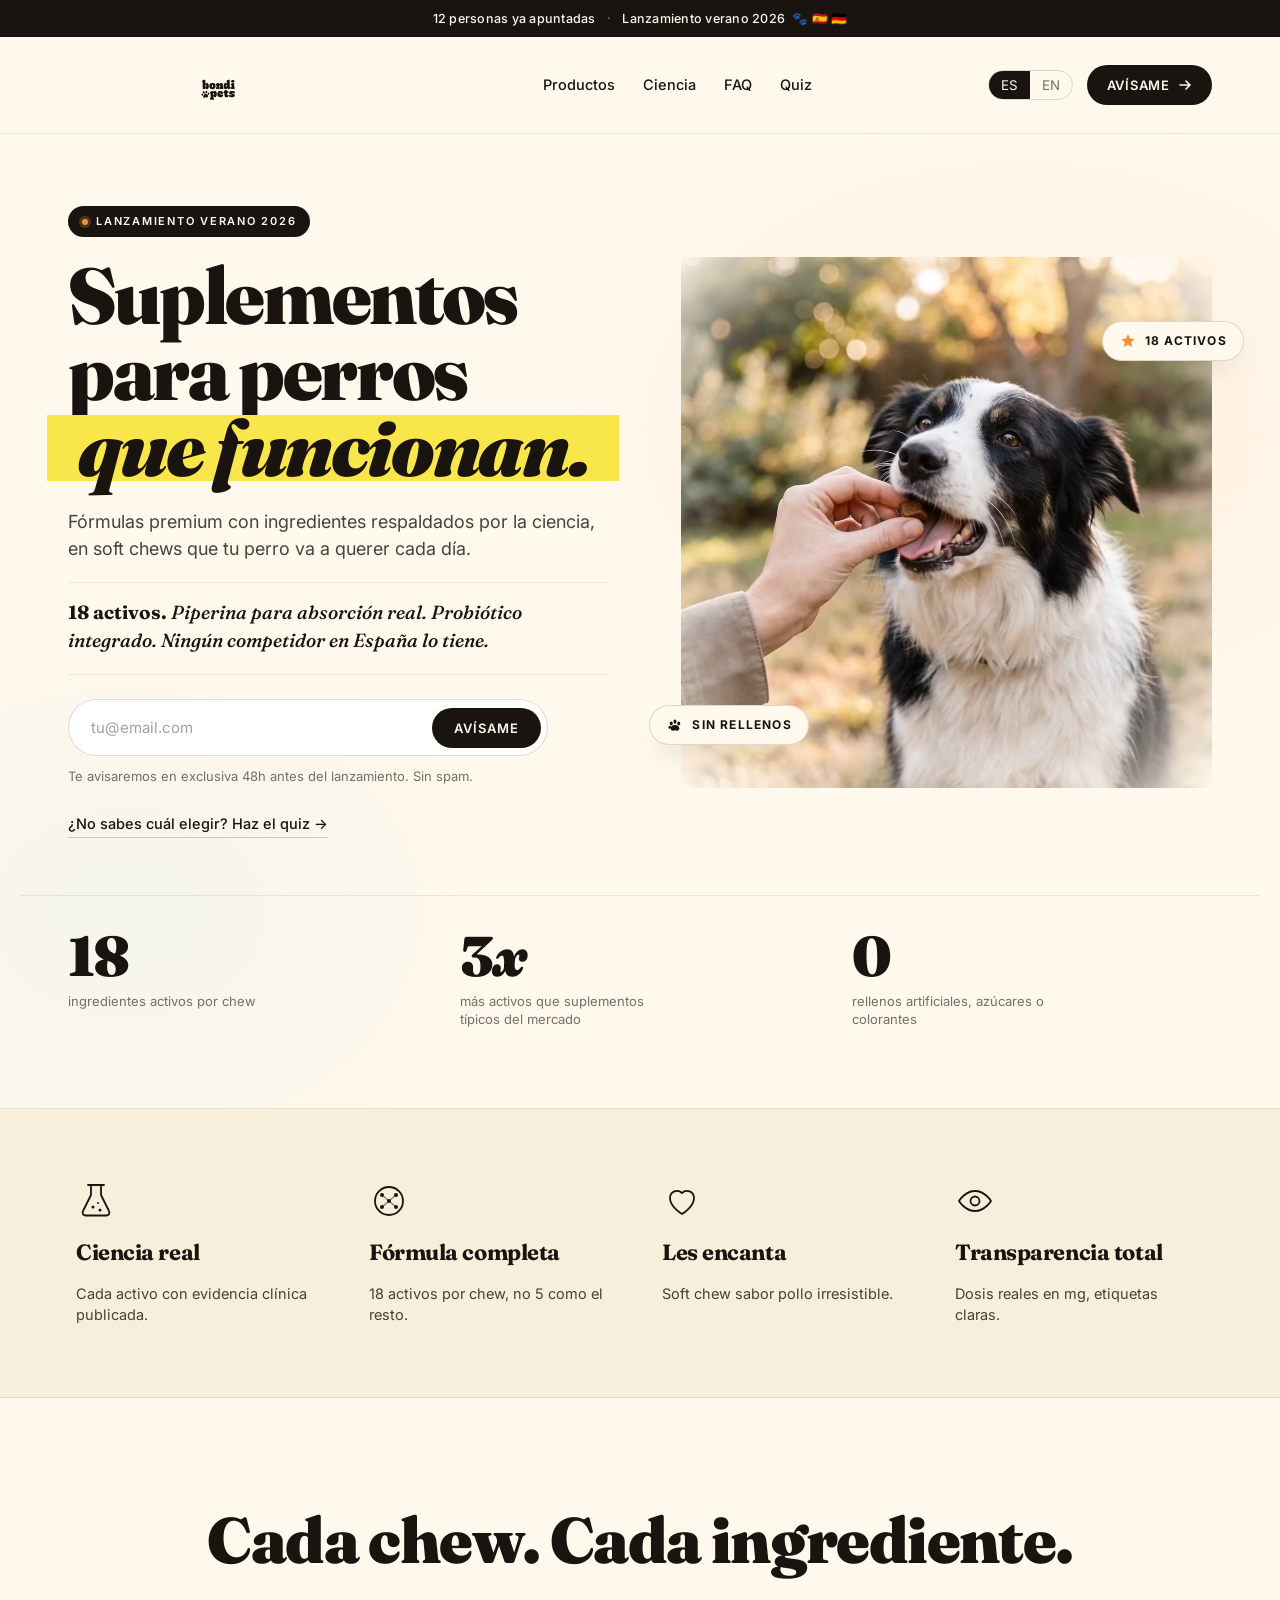
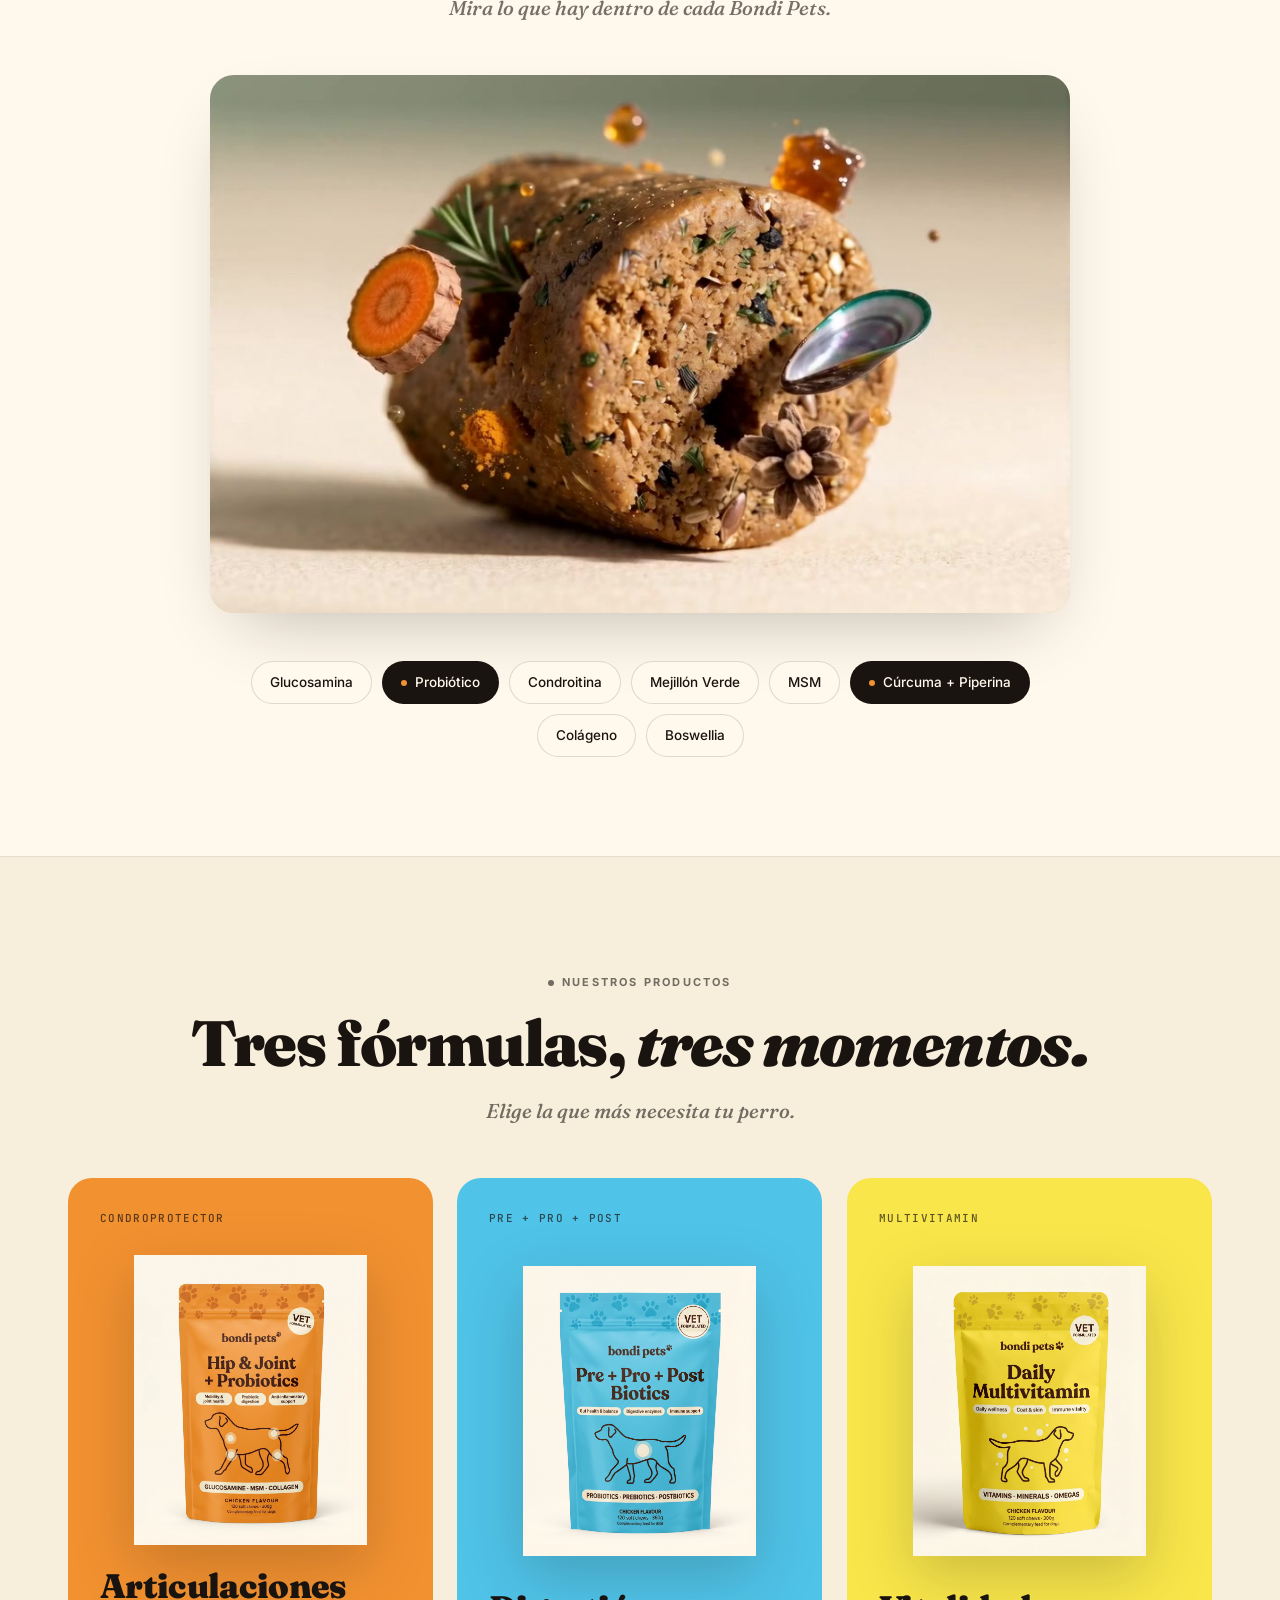
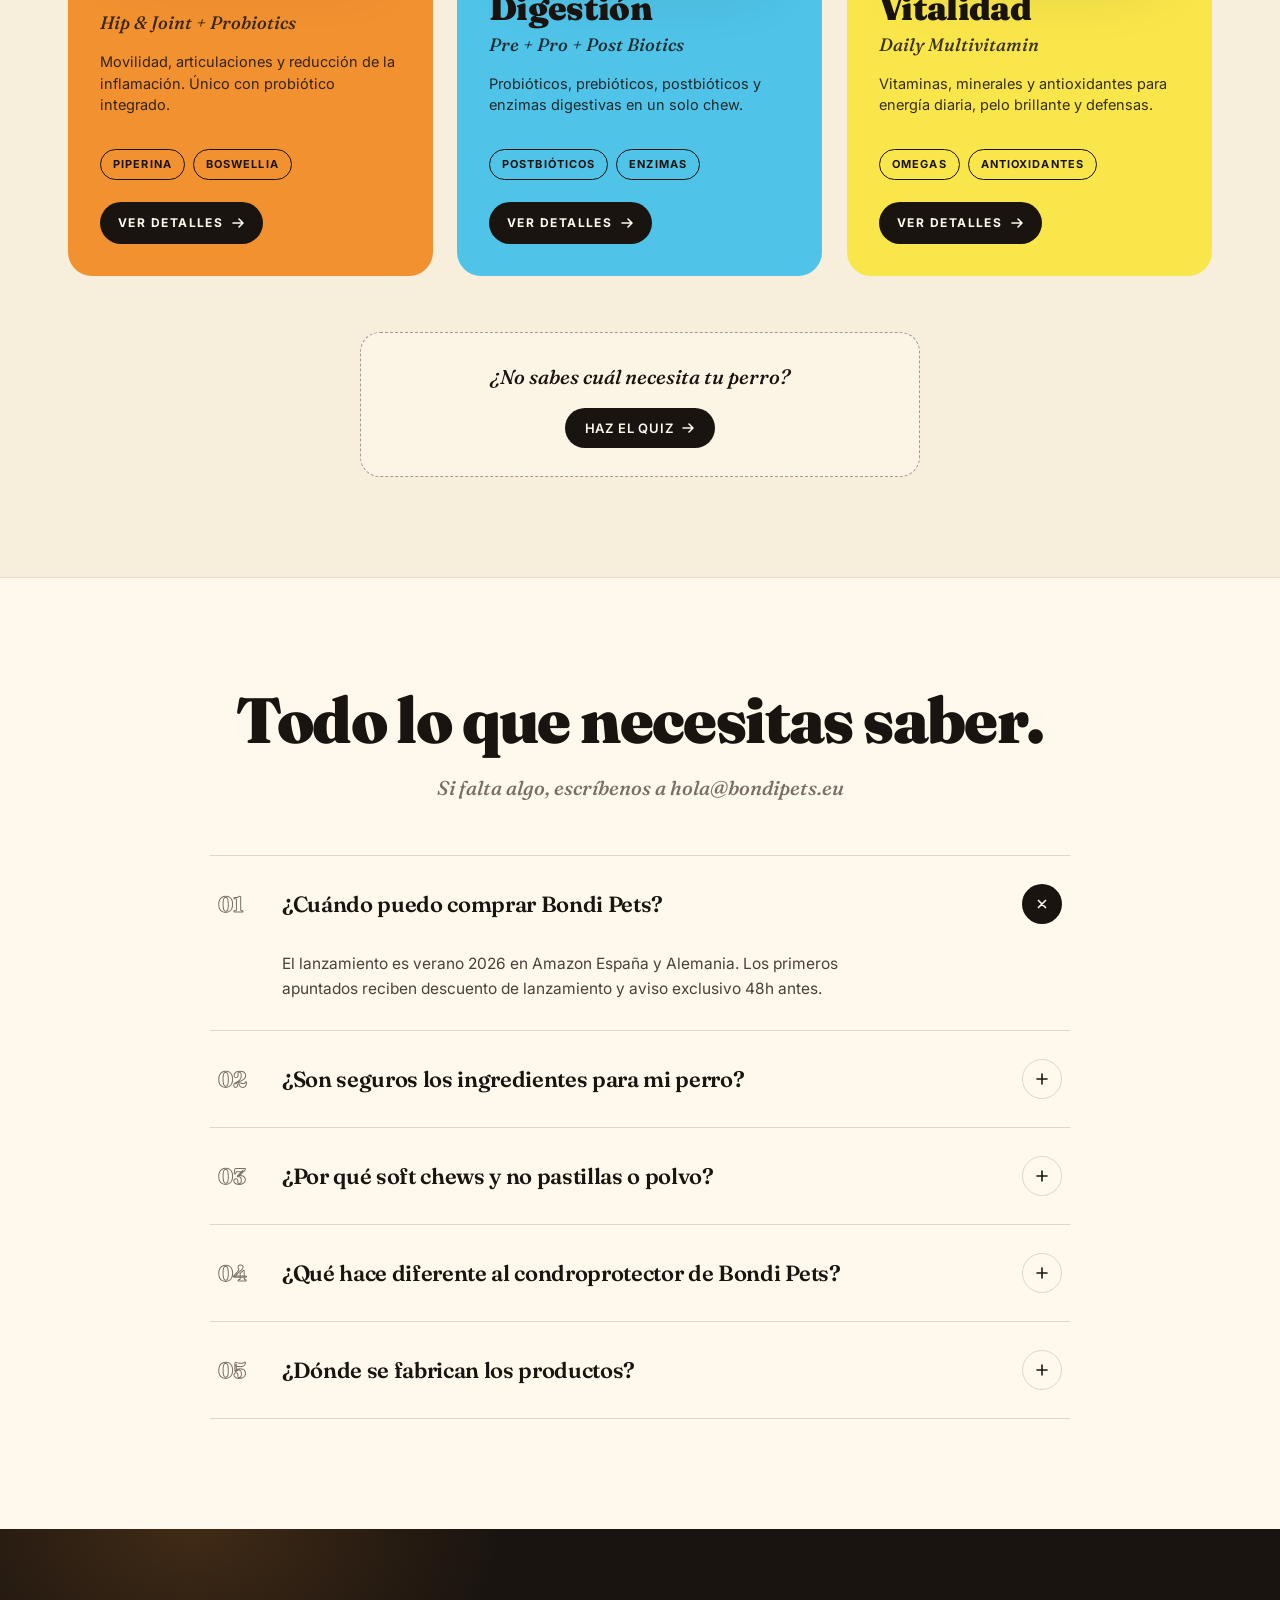
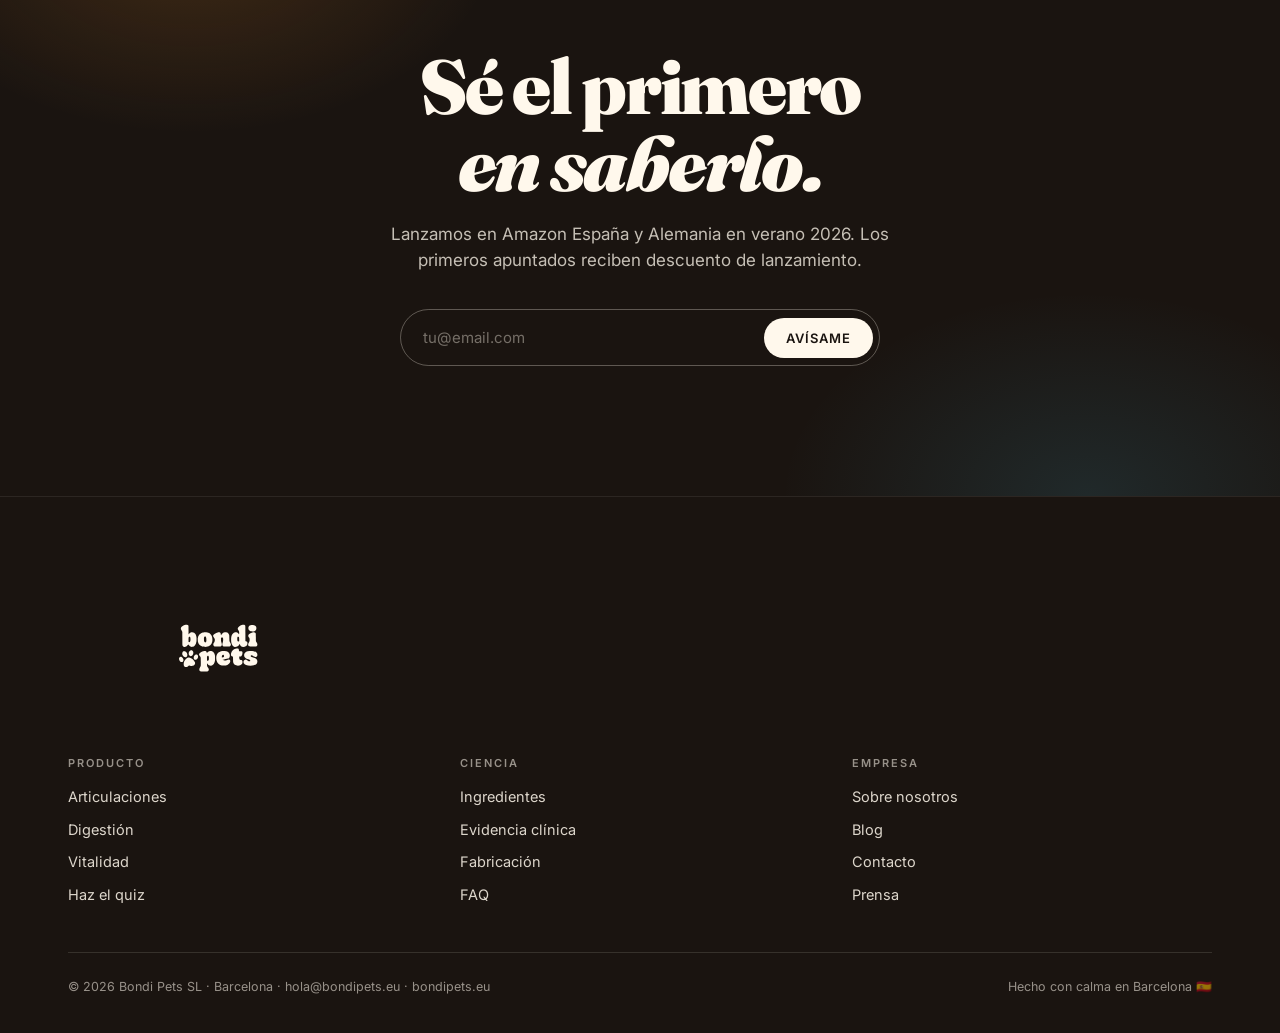
==== commit e1bfd264: "feat(web): integrate Claude Design — 3-phase rebrand Phase A - CSS base: - Add 28 new design tokens " ====
--- a/index.html
+++ b/index.html
@@ -3,329 +3,454 @@
 <head>
 <meta charset="UTF-8">
 <meta name="viewport" content="width=device-width, initial-scale=1.0">
-<title>Bondi Pets — Coming Soon</title>
-<meta name="description" content="Suplementos premium para perros respaldados por la ciencia. Lanzamos en Amazon España y Alemania en verano 2026.">
+<title>Bondi Pets — Suplementos para perros que funcionan.</title>
+<meta name="description" content="Suplementos premium para perros respaldados por la ciencia. 18 activos por chew, piperina para absorción real, probiótico integrado. Lanzamos en Amazon España y Alemania verano 2026.">
 <link rel="preconnect" href="https://fonts.googleapis.com">
 <link rel="preconnect" href="https://fonts.gstatic.com" crossorigin>
-<link href="https://fonts.googleapis.com/css2?family=Fraunces:ital,opsz,wght@0,9..144,500;0,9..144,700;0,9..144,900;1,9..144,500;1,9..144,700;1,9..144,900&family=Inter:wght@400;500;600;700&display=swap" rel="stylesheet">
+<link href="https://fonts.googleapis.com/css2?family=Fraunces:ital,opsz,wght@0,9..144,400;0,9..144,500;0,9..144,700;0,9..144,900;1,9..144,400;1,9..144,500;1,9..144,700;1,9..144,900&family=Inter:wght@400;500;600;700&family=JetBrains+Mono:wght@400;500&display=swap" rel="stylesheet">
 <link rel="stylesheet" href="css/tokens.css">
 <link rel="stylesheet" href="css/styles.css">
 </head>
 <body>
 
-<div class="topbar">
-  🐾 <strong id="counter-num">143</strong> <span class="es">personas ya apuntadas · Lanzamiento verano 2026 🇪🇸🇩🇪</span><span class="en" style="display:none">people signed up · Launching summer 2026 🇪🇸🇩🇪</span>
+<!-- SVG symbol sprite (definido una vez, referenciado con <use> en nav y footer) -->
+<svg width="0" height="0" style="position:absolute" aria-hidden="true">
+  <symbol id="bondi-logo" viewBox="0 0 3000 1834">
+    <g transform="translate(0,1834) scale(0.1,-0.1)" fill="currentColor" stroke="none">
+      <path d="M10755 10766 c-147 -28 -313 -96 -430 -176 -54 -37 -125 -114 -161 -175 -26 -44 -29 -59 -29 -130 0 -80 0 -80 64 -185 78 -129 106 -189 120 -258 7 -35 11 -331 11 -884 0 -837 1 -851 35 -934 21 -49 76 -105 122 -126 96 -42 252 -32 349 23 63 35 106 77 202 192 45 53 80 87 92 87 14 0 31 -22 60 -79 48 -91 128 -179 195 -211 68 -33 178 -46 270 -33 269 39 455 293 522 713 21 130 21 486 0 595 -51 274 -151 449 -307 538 -62 35 -182 67 -254 67 -134 0 -284 -71 -366 -174 -75 -93 -78 -96 -95 -90 -13 5 -15 73 -15 562 0 555 0 555 -25 598 -35 60 -90 84 -202 89 -51 3 -118 -1 -158 -9z m558 -1557 c47 -22 65 -74 79 -227 20 -234 -15 -421 -87 -468 -31 -20 -110 -23 -143 -5 -22 12 -22 16 -22 264 0 267 10 345 47 396 35 46 80 61 126 40z"/>
+      <path d="M18225 10770 c-131 -24 -315 -102 -417 -178 -79 -58 -152 -141 -187 -210 -54 -107 -42 -192 47 -325 15 -23 43 -71 62 -106 31 -60 34 -75 43 -206 14 -202 -7 -271 -57 -183 -63 111 -128 172 -211 196 -149 43 -199 43 -345 -5 -98 -32 -217 -130 -281 -233 -119 -191 -164 -380 -163 -690 0 -365 56 -591 187 -765 114 -151 278 -215 481 -187 183 24 317 125 401 300 19 39 40 72 47 72 7 0 19 -15 26 -32 38 -95 87 -184 123 -223 75 -81 201 -125 359 -125 213 1 393 109 478 288 31 65 37 88 40 165 6 117 -10 187 -51 231 -28 28 -41 34 -97 40 -72 8 -94 17 -106 43 -5 10 -11 461 -14 1003 -5 985 -5 985 -30 1030 -16 27 -43 55 -72 73 -40 25 -59 30 -130 33 -46 1 -105 -1 -133 -6z m-502 -1592 c15 -18 32 -48 37 -68 14 -51 24 -491 11 -510 -7 -11 -30 -15 -82 -15 -70 0 -72 1 -103 37 -47 54 -61 119 -60 283 2 177 15 244 57 286 27 27 36 30 71 26 30 -4 48 -14 69 -39z"/>
+      <path d="M19385 10730 c-177 -20 -302 -99 -372 -232 -26 -50 -28 -61 -28 -178 0 -114 2 -130 26 -180 47 -100 139 -175 259 -209 25 -7 58 -17 74 -22 16 -5 87 -9 158 -9 143 0 244 20 333 67 66 34 91 57 135 125 46 71 64 151 57 255 -8 125 -30 177 -107 253 -66 65 -116 92 -225 119 -59 14 -229 21 -310 11z"/>
+      <path d="M13075 9765 c-141 -27 -194 -44 -292 -92 -336 -165 -491 -553 -423 -1057 32 -240 147 -442 327 -573 85 -62 154 -95 264 -127 93 -27 348 -59 407 -51 21 2 84 10 142 16 394 44 666 288 740 664 6 33 16 79 21 102 5 23 9 103 9 179 0 304 -86 552 -249 715 -100 100 -256 183 -396 210 -241 47 -363 50 -550 14z m285 -542 c42 -29 59 -55 79 -123 34 -113 43 -199 40 -350 -4 -132 -7 -150 -31 -202 -37 -81 -93 -107 -157 -73 -34 17 -77 66 -86 97 -3 13 -10 32 -15 43 -19 46 -30 148 -30 289 0 154 10 215 46 275 34 57 105 78 154 44z"/>
+      <path d="M15045 9785 c-5 -2 -44 -11 -85 -20 -252 -56 -530 -228 -586 -362 -20 -46 -20 -133 0 -171 9 -17 47 -69 86 -115 78 -95 101 -141 119 -237 19 -99 -9 -292 -51 -352 -10 -14 -18 -28 -18 -31 0 -2 -22 -42 -50 -88 -64 -108 -84 -170 -78 -251 8 -118 59 -189 161 -227 55 -20 76 -21 402 -21 319 0 348 1 398 20 51 19 113 72 135 115 47 92 27 263 -59 505 -18 52 -29 170 -29 331 0 185 -1 183 73 214 42 17 119 20 149 4 11 -6 29 -32 40 -57 51 -114 27 -472 -42 -627 -34 -78 -53 -216 -39 -291 13 -70 20 -84 66 -134 21 -25 55 -47 89 -60 51 -19 77 -20 398 -20 339 0 367 2 441 35 74 33 125 127 125 229 0 67 -33 163 -82 241 -54 86 -98 184 -107 236 -5 30 -12 203 -16 384 -4 221 -10 348 -19 385 -41 166 -144 287 -287 334 -86 28 -156 38 -225 33 -63 -5 -90 -10 -179 -34 -48 -13 -152 -73 -201 -116 -53 -46 -119 -133 -140 -182 -29 -71 -51 -57 -64 41 -21 154 -31 186 -74 229 -28 27 -57 44 -89 53 -43 11 -137 15 -162 7z"/>
+      <path d="M19500 9765 c-190 -51 -336 -130 -446 -242 -54 -54 -94 -136 -94 -192 0 -50 29 -125 70 -179 22 -29 40 -55 40 -58 0 -3 8 -18 19 -32 41 -59 56 -130 56 -267 -1 -155 -15 -212 -81 -322 -81 -133 -107 -198 -112 -283 -5 -93 20 -161 78 -214 69 -62 101 -66 534 -66 364 0 388 1 440 21 67 25 128 89 146 154 17 59 9 179 -15 230 -11 22 -41 78 -67 124 -112 193 -102 130 -108 696 -5 500 -5 500 -32 541 -70 107 -232 141 -428 89z"/>
+      <path d="M17420 7674 c-166 -17 -319 -89 -454 -215 -151 -141 -239 -298 -266 -475 -20 -133 1 -247 58 -308 36 -37 64 -49 142 -55 65 -6 65 -6 71 -366 4 -217 11 -377 18 -402 43 -162 101 -250 213 -330 101 -71 229 -103 413 -103 127 0 188 9 286 40 168 54 264 159 299 328 17 82 9 218 -16 269 -22 43 -71 80 -118 87 -17 3 -64 10 -105 17 -64 10 -78 16 -110 48 -49 50 -63 103 -69 260 -3 106 -2 135 9 142 8 5 49 9 92 9 90 0 152 24 193 74 14 17 32 39 40 49 14 18 43 79 62 132 32 89 42 262 18 318 -7 18 -28 45 -45 62 -32 30 -32 30 -214 40 -182 10 -182 10 -189 104 -3 52 -12 114 -19 139 -15 55 -66 108 -116 121 -47 11 -147 19 -193 15z"/>
+      <path d="M11451 7439 c-80 -16 -171 -86 -217 -169 -56 -100 -69 -150 -69 -270 0 -103 3 -121 26 -171 55 -116 131 -172 234 -172 117 -1 227 78 290 207 45 94 59 161 53 268 -5 73 -11 100 -37 152 -39 79 -94 130 -162 150 -58 18 -56 17 -118 5z"/>
+      <path d="M13192 7330 c-148 -20 -346 -101 -479 -196 -136 -97 -193 -173 -193 -259 0 -64 18 -100 101 -201 131 -161 123 -119 127 -699 3 -348 0 -520 -8 -567 -11 -63 -49 -149 -105 -238 -57 -91 -77 -144 -82 -225 -11 -160 40 -237 186 -281 71 -21 741 -20 839 2 144 32 221 119 222 251 0 76 -26 141 -94 233 -124 168 -146 232 -146 427 0 126 1 133 20 133 13 0 33 -21 61 -65 93 -147 234 -225 409 -225 228 1 373 121 489 403 18 46 48 166 63 252 19 115 16 593 -5 700 -59 310 -169 462 -392 540 -36 13 -80 18 -160 17 -95 0 -120 -4 -185 -27 -111 -41 -200 -106 -278 -204 -27 -35 -48 -22 -57 35 -12 86 -48 145 -103 173 -46 23 -146 32 -230 21z m547 -636 c12 -9 32 -37 44 -63 19 -42 22 -63 22 -231 0 -171 -2 -188 -22 -230 -40 -81 -66 -100 -135 -100 -95 0 -88 -20 -88 255 0 272 7 310 62 358 37 31 82 35 117 11z"/>
+      <path d="M19135 7330 c-366 -23 -588 -141 -683 -367 -20 -49 -25 -75 -25 -168 -2 -108 2 -126 40 -215 38 -87 146 -182 277 -244 40 -19 135 -55 212 -81 219 -74 286 -125 270 -210 -10 -52 -35 -67 -109 -67 -79 1 -123 22 -249 120 -125 97 -223 129 -309 101 -108 -35 -157 -76 -194 -163 -24 -56 -27 -74 -24 -148 3 -70 9 -94 37 -150 102 -208 404 -318 872 -318 402 0 646 70 792 227 89 97 125 207 115 359 -7 117 -43 190 -136 276 -102 93 -167 124 -506 239 -166 57 -237 109 -237 174 0 75 123 111 218 64 26 -13 80 -54 119 -91 99 -92 146 -112 260 -112 129 1 196 36 253 133 25 43 27 54 27 156 0 101 -2 115 -29 170 -73 149 -211 234 -466 289 -131 28 -331 38 -525 26z"/>
+      <path d="M15445 7304 c-182 -44 -299 -104 -417 -213 -175 -162 -258 -377 -258 -676 0 -433 175 -743 507 -900 255 -122 685 -126 947 -10 262 116 427 373 375 582 -16 61 -70 117 -129 133 -74 21 -214 -13 -332 -80 -41 -23 -184 -43 -273 -37 -95 6 -134 16 -203 50 -67 35 -64 37 128 82 63 14 142 33 175 42 33 8 80 19 105 25 46 10 60 14 195 46 106 25 145 43 193 86 127 115 130 397 7 591 -74 117 -217 221 -360 262 -139 40 -161 42 -360 42 -178 0 -211 -3 -300 -25z m292 -479 c49 -32 68 -137 42 -226 -13 -41 -10 -40 -155 -88 -134 -45 -128 -48 -121 57 15 219 118 332 234 257z"/>
+      <path d="M10485 7290 c-44 -13 -106 -70 -132 -119 -37 -69 -49 -159 -34 -248 7 -42 16 -83 21 -92 4 -9 18 -36 29 -61 115 -240 381 -337 529 -192 75 73 105 198 78 325 -34 165 -122 288 -257 361 -39 22 -67 29 -127 32 -42 2 -91 -1 -107 -6z"/>
+      <path d="M12085 6868 c-125 -44 -235 -188 -264 -346 -25 -131 30 -267 129 -318 54 -28 152 -24 215 8 93 48 182 162 211 270 18 70 18 183 -1 239 -42 124 -171 189 -290 147z"/>
+      <path d="M10046 6566 c-47 -18 -90 -57 -124 -116 -24 -40 -27 -55 -27 -140 0 -129 34 -215 122 -310 71 -77 142 -111 232 -111 82 0 115 14 164 72 27 31 40 60 53 116 17 70 17 79 1 153 -9 44 -30 104 -49 137 -87 154 -252 243 -372 199z"/>
+      <path d="M11140 6469 c-91 -13 -160 -46 -267 -126 -251 -189 -405 -530 -364 -810 6 -46 16 -92 21 -101 4 -9 14 -31 20 -49 14 -37 90 -117 134 -141 22 -11 57 -16 121 -17 75 0 98 4 140 24 52 25 137 86 215 154 50 43 46 43 160 2 67 -25 89 -28 215 -29 145 -1 154 1 263 50 153 69 232 236 192 405 -48 203 -273 449 -520 570 -117 57 -233 81 -330 68z"/>
+    </g>
+  </symbol>
+</svg>
+
+<!-- Top banner -->
+<div class="topbanner">
+  12 personas ya apuntadas <span class="dot">·</span> Lanzamiento verano 2026 <span style="margin-left:4px">🐾 🇪🇸 🇩🇪</span>
 </div>
 
-<nav>
-  <div class="logo" onclick="scrollTo(0,0)">bondi<span>pets</span></div>
-  <div class="nav-right">
+<!-- Nav -->
+<nav class="nav">
+  <div class="container nav-inner">
+    <a href="#top" class="logo" aria-label="Bondi Pets">
+      <svg class="logo-svg" aria-hidden="true"><use href="#bondi-logo"/></svg>
+    </a>
     <div class="nav-links">
-      <a class="nav-link es" onclick="document.getElementById('productos').scrollIntoView({behavior:'smooth'})">Productos</a>
-      <a class="nav-link en" style="display:none" onclick="document.getElementById('productos').scrollIntoView({behavior:'smooth'})">Products</a>
-      <a class="nav-link es" onclick="document.getElementById('ciencia').scrollIntoView({behavior:'smooth'})">Ciencia</a>
-      <a class="nav-link en" style="display:none" onclick="document.getElementById('ciencia').scrollIntoView({behavior:'smooth'})">Science</a>
-      <a class="nav-link es" onclick="document.getElementById('faq').scrollIntoView({behavior:'smooth'})">FAQ</a>
-      <a class="nav-link en" style="display:none" onclick="document.getElementById('faq').scrollIntoView({behavior:'smooth'})">FAQ</a>
-    </div>
-    <a class="nav-quiz" href="quiz.html"><span class="es">🐾 Quiz</span><span class="en" style="display:none">🐾 Quiz</span></a>
-    <div class="lang-toggle">
-      <button class="lang-btn active" onclick="setLang('es')">ES</button>
-      <button class="lang-btn" onclick="setLang('en')">EN</button>
-    </div>
-    <button class="btn-cta" onclick="scrollTo({top:0,behavior:'smooth'});setTimeout(()=>document.getElementById('hero-email').focus(),500)">
-      <span class="es">AVÍSAME →</span><span class="en" style="display:none">NOTIFY ME →</span>
-    </button>
+      <a href="#productos">Productos</a>
+      <a href="#ciencia">Ciencia</a>
+      <a href="#faq">FAQ</a>
+      <a href="#productos">Quiz</a>
+    </div>
+    <div class="nav-right">
+      <div class="lang-toggle">
+        <button class="active" data-lang="ES">ES</button>
+        <button data-lang="EN">EN</button>
+      </div>
+      <a href="#cta" class="pill-btn">
+        Avísame
+        <svg class="arrow" width="14" height="14" viewBox="0 0 14 14" fill="none" aria-hidden="true">
+          <path d="M2 7h10M8 3l4 4-4 4" stroke="currentColor" stroke-width="1.6" stroke-linecap="round" stroke-linejoin="round"/>
+        </svg>
+      </a>
+    </div>
   </div>
 </nav>
 
-<!-- HERO -->
-<section class="hero">
-  <div>
-    <div class="eyebrow">
-      <span class="es">LANZAMIENTO VERANO 2026</span>
-      <span class="en" style="display:none">LAUNCHING SUMMER 2026</span>
-    </div>
-    <h1 class="hero-title">
-      <span class="es">Suplementos<br>para perros<br><span class="highlight">que funcionan.</span></span>
-      <span class="en" style="display:none">Supplements<br>for dogs<br><span class="highlight">that work.</span></span>
-    </h1>
-    <p class="hero-sub es">Fórmulas premium con ingredientes respaldados por la ciencia, en soft chews que tu perro va a querer cada día.</p>
-    <p class="hero-sub en" style="display:none">Premium formulas with science-backed ingredients, in soft chews your dog will want every single day.</p>
-    <p class="hero-diff es">18 activos. Piperina para absorción real. Probiótico integrado. Ningún competidor en España lo tiene.</p>
-    <p class="hero-diff en" style="display:none">18 actives. Piperine for real absorption. Integrated probiotic. No competitor in Spain has it.</p>
-    <div class="email-wrap">
-      <input type="email" id="hero-email" placeholder="tu@email.com">
-      <button onclick="submitEmail('hero-email','hero-success','.email-wrap button','hero-error')">
-        <span class="es">AVÍSAME</span><span class="en" style="display:none">NOTIFY ME</span>
-      </button>
-    </div>
-    <p class="form-disclaimer es">Te avisaremos en exclusiva 48h antes del lanzamiento. Sin spam.</p>
-    <p class="form-disclaimer en" style="display:none">Exclusive notice 48h before launch. No spam.</p>
-    <a class="hero-quiz-link es" href="quiz.html">¿No sabes cuál elegir? Haz el quiz →</a>
-    <a class="hero-quiz-link en" style="display:none" href="quiz.html">Not sure which one? Take the quiz →</a>
-    <p class="success-msg" id="hero-success">
-      <span class="es">✓ ¡Apuntado! Te avisamos pronto.</span>
-      <span class="en" style="display:none">✓ You're in! We'll be in touch.</span>
+<!-- Hero -->
+<section id="top" class="hero">
+  <div class="container hero-grid">
+    <div>
+      <div class="reveal eyebrow-pill"><span class="led"></span> Lanzamiento verano 2026</div>
+      <h1 class="reveal reveal-delay-1">
+        Suplementos<br>para perros<br>
+        <em><span class="hl-mark">que funcionan.</span></em>
+      </h1>
+      <p class="reveal reveal-delay-2 hero-sub">
+        Fórmulas premium con ingredientes respaldados por la ciencia, en soft chews que tu perro va a querer cada día.
+      </p>
+      <p class="reveal reveal-delay-3 hero-usp">
+        <strong>18 activos.</strong> Piperina para absorción real. Probiótico integrado. Ningún competidor en España lo tiene.
+      </p>
+      <form class="reveal reveal-delay-4 email-form" id="hero-form">
+        <input type="email" placeholder="tu@email.com" required>
+        <button type="submit">Avísame</button>
+      </form>
+      <p class="reveal reveal-delay-4 hero-micro">
+        Te avisaremos en exclusiva 48h antes del lanzamiento. Sin spam.
+      </p>
+      <a href="#productos" class="reveal reveal-delay-5 hero-quiz-link">
+        ¿No sabes cuál elegir? Haz el quiz →
+      </a>
+    </div>
+
+    <div class="hero-visual">
+      <div class="hero-circle">
+        <video class="hero-video" autoplay muted loop playsinline poster="images/hero/hero-dog-poster.jpg">
+          <source src="videos/hero/hero-dog.webm" type="video/webm">
+          <source src="videos/hero/hero-dog.mp4" type="video/mp4">
+          <img src="images/hero/hero-dog.png" alt="Border Collie comiendo un soft chew Bondi Pets en un jardín al atardecer">
+        </video>
+      </div>
+      <div class="badge-float b1">
+        <svg class="ico" width="18" height="18" viewBox="0 0 24 24" fill="none" aria-hidden="true">
+          <path d="M12 3l2.6 5.8 6.3.7-4.7 4.3 1.3 6.2L12 17l-5.5 3 1.3-6.2L3.1 9.5l6.3-.7L12 3z" fill="currentColor"/>
+        </svg>
+        18 activos
+      </div>
+      <div class="badge-float b2">
+        <svg class="ico" width="18" height="18" viewBox="0 0 24 24" fill="none" aria-hidden="true">
+          <ellipse cx="7" cy="10" rx="2" ry="2.6" fill="currentColor"/>
+          <ellipse cx="12" cy="7.5" rx="2" ry="2.8" fill="currentColor"/>
+          <ellipse cx="17" cy="10" rx="2" ry="2.6" fill="currentColor"/>
+          <ellipse cx="5" cy="15" rx="1.7" ry="2.1" fill="currentColor"/>
+          <path d="M12 12c-3.2 0-5.8 2.4-5.8 4.8 0 1.8 1.5 2.7 3 2.7 1.1 0 1.7-.5 2.8-.5s1.7.5 2.8.5c1.5 0 3-.9 3-2.7 0-2.4-2.6-4.8-5.8-4.8z" fill="currentColor"/>
+        </svg>
+        Sin rellenos
+      </div>
+    </div>
+  </div>
+
+  <div class="container hero-stats">
+    <div class="reveal stat">
+      <div class="num">18</div>
+      <div class="lbl">ingredientes activos por chew</div>
+    </div>
+    <div class="reveal reveal-delay-1 stat">
+      <div class="num">3<em>x</em></div>
+      <div class="lbl">más activos que suplementos típicos del mercado</div>
+    </div>
+    <div class="reveal reveal-delay-2 stat">
+      <div class="num">0</div>
+      <div class="lbl">rellenos artificiales, azúcares o colorantes</div>
+    </div>
+  </div>
+</section>
+
+<!-- Values -->
+<section class="values">
+  <div class="container values-grid">
+    <div class="reveal value">
+      <div class="ic">
+        <svg width="40" height="40" viewBox="0 0 40 40" fill="none" aria-hidden="true">
+          <path d="M15 4v10L7 30a3 3 0 0 0 2.6 4.5h20.8A3 3 0 0 0 33 30l-8-16V4" stroke="currentColor" stroke-width="1.8" stroke-linecap="round" stroke-linejoin="round"/>
+          <path d="M12 4h16" stroke="currentColor" stroke-width="1.8" stroke-linecap="round"/>
+          <circle cx="17" cy="26" r="1.5" fill="currentColor"/>
+          <circle cx="22" cy="22" r="1" fill="currentColor"/>
+          <circle cx="24" cy="29" r="1.5" fill="currentColor"/>
+        </svg>
+      </div>
+      <div class="ttl">Ciencia real</div>
+      <div class="desc">Cada activo con evidencia clínica publicada.</div>
+    </div>
+    <div class="reveal reveal-delay-1 value">
+      <div class="ic">
+        <svg width="40" height="40" viewBox="0 0 40 40" fill="none" aria-hidden="true">
+          <circle cx="20" cy="20" r="14" stroke="currentColor" stroke-width="1.8"/>
+          <circle cx="20" cy="20" r="2" fill="currentColor"/>
+          <circle cx="13" cy="14" r="2" fill="currentColor"/>
+          <circle cx="27" cy="14" r="2" fill="currentColor"/>
+          <circle cx="13" cy="26" r="2" fill="currentColor"/>
+          <circle cx="27" cy="26" r="2" fill="currentColor"/>
+          <path d="M20 20L13 14M20 20L27 14M20 20L13 26M20 20L27 26" stroke="currentColor" stroke-width="1.4" opacity="0.5"/>
+        </svg>
+      </div>
+      <div class="ttl">Fórmula completa</div>
+      <div class="desc">18 activos por chew, no 5 como el resto.</div>
+    </div>
+    <div class="reveal reveal-delay-2 value">
+      <div class="ic">
+        <svg width="40" height="40" viewBox="0 0 40 40" fill="none" aria-hidden="true">
+          <path d="M20 33s-12-7-12-16a7 7 0 0 1 12-5 7 7 0 0 1 12 5c0 9-12 16-12 16z" stroke="currentColor" stroke-width="1.8" stroke-linejoin="round"/>
+        </svg>
+      </div>
+      <div class="ttl">Les encanta</div>
+      <div class="desc">Soft chew sabor pollo irresistible.</div>
+    </div>
+    <div class="reveal reveal-delay-3 value">
+      <div class="ic">
+        <svg width="40" height="40" viewBox="0 0 40 40" fill="none" aria-hidden="true">
+          <path d="M4 20s6-10 16-10 16 10 16 10-6 10-16 10S4 20 4 20z" stroke="currentColor" stroke-width="1.8" stroke-linejoin="round"/>
+          <circle cx="20" cy="20" r="4.5" stroke="currentColor" stroke-width="1.8"/>
+        </svg>
+      </div>
+      <div class="ttl">Transparencia total</div>
+      <div class="desc">Dosis reales en mg, etiquetas claras.</div>
+    </div>
+  </div>
+</section>
+
+<!-- Ingredients -->
+<section id="ciencia" class="ingredients">
+  <div class="container">
+    <h2 class="reveal">Cada chew. Cada ingrediente.</h2>
+    <p class="reveal reveal-delay-1 subtitle">Mira lo que hay dentro de cada Bondi Pets.</p>
+    <div class="reveal reveal-delay-2 chew-stage">
+      <video class="chew-video" autoplay muted loop playsinline poster="videos/product-chew/exploded-hero-poster.jpg">
+        <source src="videos/product-chew/exploded-hero-web.mp4" type="video/mp4">
+        <source src="videos/product-chew/exploded-hero.mp4" type="video/mp4">
+      </video>
+    </div>
+    <div class="ingredient-pills">
+      <span class="reveal ing-pill" style="transition-delay:120ms">Glucosamina</span>
+      <span class="reveal ing-pill featured" style="transition-delay:160ms"><span class="dot"></span>Probiótico</span>
+      <span class="reveal ing-pill" style="transition-delay:200ms">Condroitina</span>
+      <span class="reveal ing-pill" style="transition-delay:240ms">Mejillón Verde</span>
+      <span class="reveal ing-pill" style="transition-delay:280ms">MSM</span>
+      <span class="reveal ing-pill featured" style="transition-delay:320ms"><span class="dot"></span>Cúrcuma + Piperina</span>
+      <span class="reveal ing-pill" style="transition-delay:360ms">Colágeno</span>
+      <span class="reveal ing-pill" style="transition-delay:400ms">Boswellia</span>
+    </div>
+  </div>
+</section>
+
+<!-- Products -->
+<section id="productos" class="products">
+  <div class="container">
+    <div class="reveal eyebrow-center">Nuestros productos</div>
+    <h2 class="reveal reveal-delay-1">
+      Tres fórmulas, <em class="display-italic">tres momentos.</em>
+    </h2>
+    <p class="reveal reveal-delay-2 subtitle">Elige la que más necesita tu perro.</p>
+
+    <div class="product-grid">
+      <article class="reveal reveal-delay-1 product-card joint">
+        <div class="p-eyebrow">Condroprotector</div>
+        <div class="p-pack">
+          <img src="images/sku1-joint-orange.webp" alt="Bondi Pets Hip & Joint + Probiotics packaging" loading="lazy" width="220" height="290">
+        </div>
+        <h3>Articulaciones</h3>
+        <div class="p-sub">Hip &amp; Joint + Probiotics</div>
+        <p class="p-desc">Movilidad, articulaciones y reducción de la inflamación. Único con probiótico integrado.</p>
+        <div class="p-tags">
+          <span class="p-tag">Piperina</span>
+          <span class="p-tag">Boswellia</span>
+        </div>
+        <a href="#cta" class="p-cta">
+          Ver detalles
+          <svg class="arrow" width="14" height="14" viewBox="0 0 14 14" fill="none" aria-hidden="true">
+            <path d="M2 7h10M8 3l4 4-4 4" stroke="currentColor" stroke-width="1.6" stroke-linecap="round" stroke-linejoin="round"/>
+          </svg>
+        </a>
+      </article>
+
+      <article class="reveal reveal-delay-2 product-card biotics">
+        <div class="p-eyebrow">Pre + Pro + Post</div>
+        <div class="p-pack">
+          <img src="images/sku2-biotics-cyan.webp" alt="Bondi Pets Pre + Pro + Post Biotics packaging" loading="lazy" width="220" height="290">
+        </div>
+        <h3>Digestión</h3>
+        <div class="p-sub">Pre + Pro + Post Biotics</div>
+        <p class="p-desc">Probióticos, prebióticos, postbióticos y enzimas digestivas en un solo chew.</p>
+        <div class="p-tags">
+          <span class="p-tag">Postbióticos</span>
+          <span class="p-tag">Enzimas</span>
+        </div>
+        <a href="#cta" class="p-cta">
+          Ver detalles
+          <svg class="arrow" width="14" height="14" viewBox="0 0 14 14" fill="none" aria-hidden="true">
+            <path d="M2 7h10M8 3l4 4-4 4" stroke="currentColor" stroke-width="1.6" stroke-linecap="round" stroke-linejoin="round"/>
+          </svg>
+        </a>
+      </article>
+
+      <article class="reveal reveal-delay-3 product-card multi">
+        <div class="p-eyebrow">Multivitamin</div>
+        <div class="p-pack">
+          <img src="images/sku3-multi-yellow.webp" alt="Bondi Pets Daily Multivitamin packaging" loading="lazy" width="220" height="290">
+        </div>
+        <h3>Vitalidad</h3>
+        <div class="p-sub">Daily Multivitamin</div>
+        <p class="p-desc">Vitaminas, minerales y antioxidantes para energía diaria, pelo brillante y defensas.</p>
+        <div class="p-tags">
+          <span class="p-tag">Omegas</span>
+          <span class="p-tag">Antioxidantes</span>
+        </div>
+        <a href="#cta" class="p-cta">
+          Ver detalles
+          <svg class="arrow" width="14" height="14" viewBox="0 0 14 14" fill="none" aria-hidden="true">
+            <path d="M2 7h10M8 3l4 4-4 4" stroke="currentColor" stroke-width="1.6" stroke-linecap="round" stroke-linejoin="round"/>
+          </svg>
+        </a>
+      </article>
+    </div>
+
+    <div class="reveal quiz-block">
+      <p>¿No sabes cuál necesita tu perro?</p>
+      <a href="quiz.html" class="pill-btn">
+        Haz el quiz
+        <svg class="arrow" width="14" height="14" viewBox="0 0 14 14" fill="none" aria-hidden="true">
+          <path d="M2 7h10M8 3l4 4-4 4" stroke="currentColor" stroke-width="1.6" stroke-linecap="round" stroke-linejoin="round"/>
+        </svg>
+      </a>
+    </div>
+  </div>
+</section>
+
+<!-- FAQ -->
+<section id="faq" class="faq">
+  <div class="container">
+    <h2 class="reveal">Todo lo que necesitas saber.</h2>
+    <p class="reveal reveal-delay-1 subtitle">Si falta algo, escríbenos a hola@bondipets.eu</p>
+    <div class="reveal reveal-delay-2 faq-list">
+      <div class="faq-item open">
+        <button class="faq-q">
+          <span class="faq-num">01</span>
+          <span class="faq-text">¿Cuándo puedo comprar Bondi Pets?</span>
+          <span class="faq-toggle">
+            <svg width="14" height="14" viewBox="0 0 14 14" fill="none" aria-hidden="true">
+              <path d="M7 2v10M2 7h10" stroke="currentColor" stroke-width="1.6" stroke-linecap="round"/>
+            </svg>
+          </span>
+        </button>
+        <div class="faq-a">
+          <div class="faq-a-inner">El lanzamiento es verano 2026 en Amazon España y Alemania. Los primeros apuntados reciben descuento de lanzamiento y aviso exclusivo 48h antes.</div>
+        </div>
+      </div>
+
+      <div class="faq-item">
+        <button class="faq-q">
+          <span class="faq-num">02</span>
+          <span class="faq-text">¿Son seguros los ingredientes para mi perro?</span>
+          <span class="faq-toggle">
+            <svg width="14" height="14" viewBox="0 0 14 14" fill="none" aria-hidden="true">
+              <path d="M7 2v10M2 7h10" stroke="currentColor" stroke-width="1.6" stroke-linecap="round"/>
+            </svg>
+          </span>
+        </button>
+        <div class="faq-a">
+          <div class="faq-a-inner">Todos nuestros activos cuentan con evidencia clínica y están formulados dentro de las dosis recomendadas para perros. Cada lote pasa análisis de estabilidad y control microbiológico antes de llegar a tu perro.</div>
+        </div>
+      </div>
+
+      <div class="faq-item">
+        <button class="faq-q">
+          <span class="faq-num">03</span>
+          <span class="faq-text">¿Por qué soft chews y no pastillas o polvo?</span>
+          <span class="faq-toggle">
+            <svg width="14" height="14" viewBox="0 0 14 14" fill="none" aria-hidden="true">
+              <path d="M7 2v10M2 7h10" stroke="currentColor" stroke-width="1.6" stroke-linecap="round"/>
+            </svg>
+          </span>
+        </button>
+        <div class="faq-a">
+          <div class="faq-a-inner">Los soft chews tienen una tasa de aceptación por encima del 95% frente al 40–60% de las pastillas. Menos peleas, adherencia real y palatabilidad sabor pollo que les encanta.</div>
+        </div>
+      </div>
+
+      <div class="faq-item">
+        <button class="faq-q">
+          <span class="faq-num">04</span>
+          <span class="faq-text">¿Qué hace diferente al condroprotector de Bondi Pets?</span>
+          <span class="faq-toggle">
+            <svg width="14" height="14" viewBox="0 0 14 14" fill="none" aria-hidden="true">
+              <path d="M7 2v10M2 7h10" stroke="currentColor" stroke-width="1.6" stroke-linecap="round"/>
+            </svg>
+          </span>
+        </button>
+        <div class="faq-a">
+          <div class="faq-a-inner">Somos los únicos en España que combinamos Piperina (que multiplica hasta x20 la absorción de la cúrcuma) con un probiótico integrado — directamente resolvemos la principal razón de devolución del mercado DE: trastornos digestivos al tomar condroprotector.</div>
+        </div>
+      </div>
+
+      <div class="faq-item">
+        <button class="faq-q">
+          <span class="faq-num">05</span>
+          <span class="faq-text">¿Dónde se fabrican los productos?</span>
+          <span class="faq-toggle">
+            <svg width="14" height="14" viewBox="0 0 14 14" fill="none" aria-hidden="true">
+              <path d="M7 2v10M2 7h10" stroke="currentColor" stroke-width="1.6" stroke-linecap="round"/>
+            </svg>
+          </span>
+        </button>
+        <div class="faq-a">
+          <div class="faq-a-inner">Bondi Pets se formula y diseña en Barcelona, donde también registramos como operador de pienso complementario según la Reg. EU 767/2009. Cada lote cumple los estándares de calidad y trazabilidad europeos, con análisis de estabilidad y control microbiológico antes de llegar a tu perro.</div>
+        </div>
+      </div>
+    </div>
+  </div>
+</section>
+
+<!-- CTA final -->
+<section id="cta" class="cta-final">
+  <div class="container">
+    <h2 class="reveal">Sé el primero<br><em>en saberlo.</em></h2>
+    <p class="reveal reveal-delay-1 sub">
+      Lanzamos en Amazon España y Alemania en verano 2026. Los primeros apuntados reciben descuento de lanzamiento.
     </p>
-    <p class="error-msg" id="hero-error">
-      <span class="es">✗ Algo falló. Vuelve a intentarlo en un momento.</span>
-      <span class="en" style="display:none">✗ Something went wrong. Please try again.</span>
-    </p>
-
-    <div class="trust-bar">
-      <div class="avatars">
-        <div style="background:#4FC3E8">A</div>
-        <div style="background:#F29130">M</div>
-        <div style="background:#F9E64A">J</div>
-        <div style="background:#FFF8EC">R</div>
-      </div>
-      <span class="es"><strong id="counter-num2">143</strong> personas ya apuntadas</span>
-      <span class="en" style="display:none"><strong id="counter-num3">143</strong> people signed up</span>
-    </div>
-
-    <div class="hero-sep"></div>
-
-    <div class="stats">
-      <div class="stat">
-        <div class="stat-num">18</div>
-        <div class="stat-lbl es">ingredientes activos<br><span class="stat-sub">(vs 6-8 del estándar)</span></div>
-        <div class="stat-lbl en" style="display:none">active ingredients<br><span class="stat-sub">(vs 6-8 standard)</span></div>
-      </div>
-      <div class="stat">
-        <div class="stat-num">3x</div>
-        <div class="stat-lbl es">más activos que<br><span class="stat-sub">suplementos típicos</span></div>
-        <div class="stat-lbl en" style="display:none">more actives than<br><span class="stat-sub">typical supplements</span></div>
-      </div>
-      <div class="stat">
-        <div class="stat-num">0</div>
-        <div class="stat-lbl es">rellenos artificiales<br><span class="stat-sub">ni excipientes inútiles</span></div>
-        <div class="stat-lbl en" style="display:none">artificial fillers<br><span class="stat-sub">no useless excipients</span></div>
-      </div>
-    </div>
-  </div>
-
-  <div class="hero-right">
-    <div class="hero-stage">
-      <img src="images/hero-dog-eating.webp" alt="Golden retriever feliz recibiendo un soft chew Bondi Pets en una cocina luminosa" width="700" height="700">
-    </div>
-    <div class="floater floater-top">⭐ 18 ACTIVOS</div>
-    <div class="floater floater-bot">🌿 SIN RELLENOS</div>
-  </div>
-</section>
-
-<!-- BENEFICIOS -->
-<section class="benefits" id="ciencia">
-  <div class="benefits-grid">
-    <div class="benefit">
-      <div class="benefit-icon">🔬</div>
-      <h4 class="es">Ciencia real</h4>
-      <h4 class="en" style="display:none">Real science</h4>
-      <p class="es">Cada activo con evidencia clínica.</p>
-      <p class="en" style="display:none">Every active with clinical evidence.</p>
-    </div>
-    <div class="benefit">
-      <div class="benefit-icon">✨</div>
-      <h4 class="es">Fórmula completa</h4>
-      <h4 class="en" style="display:none">Complete formula</h4>
-      <p class="es">18 activos, no 5 como el resto.</p>
-      <p class="en" style="display:none">18 actives, not 5 like the rest.</p>
-    </div>
-    <div class="benefit">
-      <div class="benefit-icon">😋</div>
-      <h4 class="es">Les encanta</h4>
-      <h4 class="en" style="display:none">Dogs love it</h4>
-      <p class="es">Soft chew irresistible.</p>
-      <p class="en" style="display:none">Irresistible soft chew.</p>
-    </div>
-    <div class="benefit">
-      <div class="benefit-icon">🛡️</div>
-      <h4 class="es">Transparencia total</h4>
-      <h4 class="en" style="display:none">Full transparency</h4>
-      <p class="es">Dosis reales, etiquetas claras.</p>
-      <p class="en" style="display:none">Real doses, clear labels.</p>
-    </div>
-  </div>
-</section>
-
-<!-- VIDEO SHOWCASE -->
-<section class="video-showcase">
+    <form class="reveal reveal-delay-2 email-form" id="cta-form">
+      <input type="email" placeholder="tu@email.com" required>
+      <button type="submit">Avísame</button>
+    </form>
+  </div>
+</section>
+
+<!-- Footer -->
+<footer class="footer">
   <div class="container">
-    <div class="section-header">
-      <h2 class="es">Cada chew. Cada ingrediente.</h2>
-      <h2 class="en" style="display:none">Every chew. Every ingredient.</h2>
-      <p class="es">Mira lo que hay dentro de cada Bondi Pets.</p>
-      <p class="en" style="display:none">See what's inside every Bondi Pets.</p>
-    </div>
-    <div class="video-container">
-      <video
-        autoplay
-        muted
-        loop
-        playsinline
-        poster="videos/exploded-hero-poster.jpg"
-        aria-label="Vídeo del chew Bondi Pets revelando sus ingredientes naturales"
-      >
-        <source src="videos/exploded-hero-web.mp4" type="video/mp4">
-        <source src="videos/exploded-hero.mp4" type="video/mp4">
-        Tu navegador no soporta vídeo HTML5.
-      </video>
-    </div>
-    <div class="ingredients-badges-row">
-      <span class="badge">Glucosamina</span>
-      <span class="badge">Probiótico</span>
-      <span class="badge">Condroitina</span>
-      <span class="badge">Mejillón Verde</span>
-      <span class="badge">MSM</span>
-      <span class="badge">Cúrcuma + Piperina</span>
-    </div>
-  </div>
-</section>
-
-<!-- PRODUCTS -->
-<section class="products" id="productos">
-  <div class="products-head">
-    <div class="section-eyebrow es">NUESTROS PRODUCTOS</div>
-    <div class="section-eyebrow en" style="display:none">OUR PRODUCTS</div>
-    <h2 class="section-title es">Tres fórmulas, <em>tres momentos.</em></h2>
-    <h2 class="section-title en" style="display:none">Three formulas, <em>three moments.</em></h2>
-    <p class="section-sub es">Elige la que más necesita tu perro.</p>
-    <p class="section-sub en" style="display:none">Choose the one your dog needs most.</p>
-  </div>
-  <div class="products-grid">
-
-    <div class="pcard pc-joint">
-      <div class="pc-img-wrap">
-        <img src="images/doypack-condroprotector.webp" alt="Doypack Bondi Pets Condroprotector para articulaciones con 18 activos" loading="lazy" width="220" height="290">
-      </div>
-      <h3 class="pc-problem"><span class="es">ARTICULACIONES</span><span class="en" style="display:none">JOINTS</span></h3>
-      <div class="pc-title es">Condroprotector</div>
-      <div class="pc-title en" style="display:none">Joint Support</div>
-      <p class="pc-desc es">18 activos para movilidad real: glucosamina, colágeno, piperina y probiótico.</p>
-      <p class="pc-desc en" style="display:none">18 actives for real mobility: glucosamine, collagen, piperine and probiotic.</p>
-      <div class="pc-chips">
-        <span class="pc-chip">PIPERINA</span>
-        <span class="pc-chip">BOSWELLIA</span>
-      </div>
-      <button class="pc-btn"><span class="es">VER DETALLES →</span><span class="en" style="display:none">SEE DETAILS →</span></button>
-    </div>
-
-    <div class="pcard pc-biotics">
-      <div class="pc-img-wrap">
-        <img src="images/doypack-biotics.webp" alt="Doypack Bondi Pets Pre+Pro+Post Biotics para digestión y microbioma" loading="lazy" width="220" height="290">
-      </div>
-      <h3 class="pc-problem"><span class="es">DIGESTIÓN</span><span class="en" style="display:none">DIGESTION</span></h3>
-      <div class="pc-title es">Pre+Pro+Post</div>
-      <div class="pc-title en" style="display:none">Pre+Pro+Post</div>
-      <p class="pc-desc es">Triple acción para un microbioma equilibrado en un solo chew diario.</p>
-      <p class="pc-desc en" style="display:none">Triple action for a balanced microbiome in one daily chew.</p>
-      <div class="pc-chips">
-        <span class="pc-chip">MICROBIOMA</span>
-        <span class="pc-chip">ENZIMAS</span>
-      </div>
-      <button class="pc-btn"><span class="es">VER DETALLES →</span><span class="en" style="display:none">SEE DETAILS →</span></button>
-    </div>
-
-    <div class="pcard pc-multi">
-      <div class="pc-img-wrap">
-        <img src="images/doypack-multivitamin.webp" alt="Doypack Bondi Pets Multivitamin con vitaminas minerales y antioxidantes" loading="lazy" width="220" height="290">
-      </div>
-      <h3 class="pc-problem"><span class="es">VITALIDAD</span><span class="en" style="display:none">VITALITY</span></h3>
-      <div class="pc-title es">Multivitamin</div>
-      <div class="pc-title en" style="display:none">Multivitamin</div>
-      <p class="pc-desc es">Vitaminas, minerales y antioxidantes para la vitalidad diaria, de la cabeza a la cola.</p>
-      <p class="pc-desc en" style="display:none">Vitamins, minerals and antioxidants for daily vitality, head to tail.</p>
-      <div class="pc-chips">
-        <span class="pc-chip">VIT A-E</span>
-        <span class="pc-chip">ZINC</span>
-      </div>
-      <button class="pc-btn"><span class="es">VER DETALLES →</span><span class="en" style="display:none">SEE DETAILS →</span></button>
-    </div>
-
-  </div>
-
-  <div class="quiz-cta">
-    <p class="es">¿No sabes cuál necesita tu perro?</p>
-    <p class="en" style="display:none">Not sure which one your dog needs?</p>
-    <a class="btn-outline-navy" href="quiz.html"><span class="es">HAZ EL QUIZ →</span><span class="en" style="display:none">TAKE THE QUIZ →</span></a>
-  </div>
-</section>
-
-<!-- FAQ -->
-<section class="faq-section" id="faq">
-  <div class="faq-inner">
-    <h2 class="section-title es">Todo lo que necesitas saber</h2>
-    <h2 class="section-title en" style="display:none">Everything you need to know</h2>
-    <div class="faq-list">
-      <div class="faq-item">
-        <div class="faq-q" onclick="toggleFaq(this)">
-          <span class="faq-num">01</span>
-          <span class="faq-q-text"><span class="es">¿Cuándo puedo comprar Bondi Pets?</span><span class="en" style="display:none">When can I buy Bondi Pets?</span></span>
-          <span class="faq-arrow">▼</span>
-        </div>
-        <div class="faq-a"><span class="es">Lanzamos en Amazon España y Amazon Alemania en verano 2026. Apúntate arriba y serás el primero en saberlo — con descuento de lanzamiento incluido.</span><span class="en" style="display:none">We launch on Amazon Spain and Amazon Germany in summer 2026. Sign up above and you'll be the first to know — including a launch discount.</span></div>
-      </div>
-      <div class="faq-item">
-        <div class="faq-q" onclick="toggleFaq(this)">
-          <span class="faq-num">02</span>
-          <span class="faq-q-text"><span class="es">¿Son seguros los ingredientes para mi perro?</span><span class="en" style="display:none">Are the ingredients safe for my dog?</span></span>
-          <span class="faq-arrow">▼</span>
-        </div>
-        <div class="faq-a"><span class="es">Sí. Todos los ingredientes están seleccionados con base en evidencia clínica y están dentro de los límites de seguridad establecidos para perros. Las fórmulas cumplen con la normativa europea de pienso complementario (Reg. 767/2009).</span><span class="en" style="display:none">Yes. All ingredients are selected based on clinical evidence and are within established safety limits for dogs. The formulas comply with European complementary feed regulations (Reg. 767/2009).</span></div>
-      </div>
-      <div class="faq-item">
-        <div class="faq-q" onclick="toggleFaq(this)">
-          <span class="faq-num">03</span>
-          <span class="faq-q-text"><span class="es">¿Por qué soft chews y no pastillas o polvo?</span><span class="en" style="display:none">Why soft chews and not pills or powder?</span></span>
-          <span class="faq-arrow">▼</span>
-        </div>
-        <div class="faq-a"><span class="es">Los soft chews tienen la mayor tasa de aceptación por parte de los perros — más del 90% los acepta sin resistencia. Sin esconder pastillas en comida, sin mezclar polvos. Tu perro lo toma como una chuche.</span><span class="en" style="display:none">Soft chews have the highest acceptance rate among dogs — over 90% accept them without resistance. No hiding pills in food, no mixing powders. Your dog takes it like a treat.</span></div>
-      </div>
-      <div class="faq-item">
-        <div class="faq-q" onclick="toggleFaq(this)">
-          <span class="faq-num">04</span>
-          <span class="faq-q-text"><span class="es">¿Qué hace diferente al condroprotector de Bondi Pets?</span><span class="en" style="display:none">What makes Bondi Pets joint supplement different?</span></span>
-          <span class="faq-arrow">▼</span>
-        </div>
-        <div class="faq-a"><span class="es">Tres cosas que ningún competidor en Amazon.es tiene: (1) Piperina para maximizar la absorción de la cúrcuma, (2) Probiótico Bacillus subtilis para salud intestinal, (3) 18 activos frente a los 5-6 de media de la competencia.</span><span class="en" style="display:none">Three things no competitor on Amazon.es has: (1) Piperine to maximize turmeric absorption, (2) Bacillus subtilis probiotic for gut health, (3) 18 actives vs the competition's average of 5-6.</span></div>
-      </div>
-      <div class="faq-item">
-        <div class="faq-q" onclick="toggleFaq(this)">
-          <span class="faq-num">05</span>
-          <span class="faq-q-text"><span class="es">¿Dónde se fabrican los productos?</span><span class="en" style="display:none">Where are the products manufactured?</span></span>
-          <span class="faq-arrow">▼</span>
-        </div>
-        <div class="faq-a"><span class="es">Bondi Pets está formulado en Barcelona por nuestro equipo. Cumple con toda la normativa europea de pienso complementario (Reg. 767/2009), pasa tests de estabilidad independientes, y cada lote se somete a inspección y análisis antes de llegar al consumidor.</span><span class="en" style="display:none">Bondi Pets is formulated in Barcelona by our team. It complies with full European complementary feed regulations (Reg. 767/2009), passes independent stability testing, and every batch is inspected and analyzed before reaching the consumer.</span></div>
-      </div>
-    </div>
-  </div>
-</section>
-
-<!-- CTA -->
-<div class="cta-band">
-  <h2 class="es">Sé el primero en saberlo</h2>
-  <h2 class="en" style="display:none">Be the first to know</h2>
-  <p class="es">Lanzamos en Amazon España y Alemania en verano 2026. Los primeros apuntados reciben descuento de lanzamiento.</p>
-  <p class="en" style="display:none">Launching on Amazon Spain and Germany in summer 2026. Early sign-ups get a launch discount.</p>
-  <div class="cta-form">
-    <input type="email" id="cta-email" placeholder="tu@email.com">
-    <button onclick="submitEmail('cta-email','cta-success','.cta-form button','cta-error')"><span class="es">AVÍSAME</span><span class="en" style="display:none">NOTIFY ME</span></button>
-  </div>
-  <p class="cta-success" id="cta-success"><span class="es">✓ ¡Genial! Te avisamos pronto.</span><span class="en" style="display:none">✓ Great! We'll be in touch.</span></p>
-  <p class="cta-error" id="cta-error"><span class="es">✗ Algo falló. Vuelve a intentarlo en un momento.</span><span class="en" style="display:none">✗ Something went wrong. Please try again.</span></p>
-</div>
-
-<footer>
-  <div class="footer-logo">bondi<span>pets</span></div>
-  <div class="footer-info">© 2026 Bondi Pets SL · Barcelona · <a href="mailto:hola@bondipets.eu">hola@bondipets.eu</a> · bondipets.eu</div>
+    <div class="wordmark">
+      <svg class="wordmark-svg" aria-hidden="true"><use href="#bondi-logo"/></svg>
+    </div>
+    <div class="footer-cols">
+      <div class="footer-col">
+        <h4>Producto</h4>
+        <ul>
+          <li><a href="#productos">Articulaciones</a></li>
+          <li><a href="#productos">Digestión</a></li>
+          <li><a href="#productos">Vitalidad</a></li>
+          <li><a href="quiz.html">Haz el quiz</a></li>
+        </ul>
+      </div>
+      <div class="footer-col">
+        <h4>Ciencia</h4>
+        <ul>
+          <li><a href="#ciencia">Ingredientes</a></li>
+          <li><a href="#ciencia">Evidencia clínica</a></li>
+          <li><a href="#ciencia">Fabricación</a></li>
+          <li><a href="#faq">FAQ</a></li>
+        </ul>
+      </div>
+      <div class="footer-col">
+        <h4>Empresa</h4>
+        <ul>
+          <li><a href="#">Sobre nosotros</a></li>
+          <li><a href="#">Blog</a></li>
+          <li><a href="mailto:hola@bondipets.eu">Contacto</a></li>
+          <li><a href="#">Prensa</a></li>
+        </ul>
+      </div>
+    </div>
+    <div class="footer-bottom">
+      <div>© 2026 Bondi Pets SL · Barcelona · hola@bondipets.eu · bondipets.eu</div>
+      <div>Hecho con calma en Barcelona 🇪🇸</div>
+    </div>
+  </div>
 </footer>
 
+<!-- Toast -->
+<div class="toast"></div>
+
+<!-- MailerLite hidden form (shared por los .email-form del hero y el CTA) -->
 <iframe name="ml-target" id="ml-target" style="display:none" aria-hidden="true" title="MailerLite submission target"></iframe>
-<form id="ml-form" action="https://assets.mailerlite.com/jsonp/2274921/forms/185001378556413931/subscribe" method="post" target="ml-target" style="display:none" aria-hidden="true">
+<form id="ml-form"
+      action="https://assets.mailerlite.com/jsonp/2274921/forms/185001378556413931/subscribe"
+      method="post" target="ml-target" style="display:none" aria-hidden="true">
   <input type="email" name="fields[email]" id="ml-email">
   <input type="hidden" name="ml-submit" value="1">
   <input type="hidden" name="anticsrf" value="true">
 </form>
+
 <script src="js/main.js"></script>
 <script src="https://groot.mailerlite.com/js/w/webforms.min.js?v95037e5bac78f29ed026832ca21a7c7b"></script>
 </body>
--- a/css/tokens.css
+++ b/css/tokens.css
@@ -1,4 +1,5 @@
 :root {
+  /* ========= Legacy naming (preservado para quiz.css) ========= */
   --color-cocoa: #1A1410;
   --color-cream: #FFF8EC;
   --color-white: #FFFFFF;
@@ -27,4 +28,33 @@
   --radius-md: 12px;
   --radius-lg: 16px;
   --radius-pill: 999px;
+
+  /* ========= Design-ref naming (Fase A ampliación 2026-04-22) ========= */
+  --cocoa: #1A1410;
+  --cocoa-80: #1A1410cc;
+  --cocoa-60: #1A141099;
+  --cocoa-40: #1A141066;
+  --cocoa-20: #1A141033;
+  --cocoa-10: #1A14101a;
+  --cocoa-warm: #2a1f18;
+
+  --cream: #FFF8EC;
+  --cream-2: #F7EFDC;
+  --cream-3: #EEE3C9;
+
+  --joint: #F29130;
+  --biotics: #4FC3E8;
+  --multi: #F9E64A;
+
+  --border: rgba(26,20,16,0.14);
+  --border-soft: rgba(26,20,16,0.08);
+
+  --f-display: "Fraunces", "Times New Roman", serif;
+  --f-body: "Inter", -apple-system, system-ui, sans-serif;
+  --f-mono: "JetBrains Mono", ui-monospace, monospace;
+
+  --page: 1240px;
+  --gutter: clamp(20px, 4vw, 48px);
+
+  --ease-out: cubic-bezier(0.2, 0.7, 0.2, 1);
 }
--- a/css/styles.css
+++ b/css/styles.css
@@ -1,182 +1,955 @@
-*,*::before,*::after{box-sizing:border-box;margin:0;padding:0}
-
-html{scroll-behavior:smooth}
-body{font-family:var(--font-body);background:var(--bg-page);color:var(--color-text-primary);overflow-x:hidden;font-weight:400;line-height:1.5;-webkit-font-smoothing:antialiased;-moz-osx-font-smoothing:grayscale}
-a{color:inherit;text-decoration:none}
-
-h1,h2,h3,.section-title,.hero-title{font-family:var(--font-display);font-weight:700;letter-spacing:-0.01em}
-
-/* TOP BAR */
-.topbar{background:var(--color-cocoa);color:var(--color-cream);text-align:center;padding:9px 16px;font-size:13px;font-weight:400;letter-spacing:0.2px}
-.topbar strong{font-weight:700}
-
-/* NAV */
-nav{background:var(--color-cream);border-bottom:1px solid var(--color-border-subtle);padding:18px 36px;display:flex;justify-content:space-between;align-items:center;position:sticky;top:0;z-index:100}
-.logo{font-family:var(--font-display);font-weight:700;font-size:24px;color:var(--color-cocoa);letter-spacing:-0.8px;cursor:pointer;line-height:1;font-style:italic}
-.logo span{color:var(--color-cocoa)}
-.nav-right{display:flex;gap:24px;align-items:center}
-.nav-links{display:flex;gap:22px;align-items:center}
-.nav-link{font-size:13px;font-weight:600;color:var(--color-cocoa);cursor:pointer;transition:opacity 0.15s}
-.nav-link:hover{opacity:0.7}
-.nav-quiz{font-size:13px;font-weight:700;color:var(--color-cocoa);cursor:pointer;display:inline-flex;align-items:center;gap:4px;white-space:nowrap;transition:opacity 0.15s}
-.nav-quiz:hover{opacity:0.7}
-.hero-quiz-link{display:inline-block;margin-top:12px;font-size:13px;font-weight:600;color:var(--color-cocoa);text-decoration:underline;text-underline-offset:3px;cursor:pointer}
-.hero-quiz-link:hover{opacity:0.7}
-.lang-toggle{display:flex;background:var(--color-white);border:1px solid var(--color-border-default);border-radius:var(--radius-pill);padding:3px;gap:2px}
-.lang-btn{font-family:var(--font-body);font-size:12px;font-weight:600;padding:5px 12px;border-radius:var(--radius-pill);border:none;background:transparent;cursor:pointer;color:var(--color-cocoa)}
-.lang-btn.active{background:var(--color-cocoa);color:var(--color-cream)}
-.btn-cta{background:var(--color-cocoa);color:var(--color-cream);font-weight:700;font-size:12px;padding:10px 18px;border-radius:var(--radius-pill);border:none;cursor:pointer;font-family:var(--font-body);letter-spacing:0.8px;transition:transform 0.1s,opacity 0.15s}
-.btn-cta:hover{opacity:0.9;transform:translateY(-1px)}
-.btn-cta:active{transform:translateY(1px)}
-
-/* HERO */
-.hero{background:var(--color-cream);padding:60px 40px 50px;display:grid;grid-template-columns:1fr 1fr;gap:50px;max-width:1280px;margin:0 auto;align-items:center}
-.eyebrow{display:inline-flex;align-items:center;gap:8px;color:var(--color-cocoa);font-size:12px;font-weight:700;letter-spacing:2px;text-transform:uppercase;margin-bottom:18px;background:var(--color-cocoa);color:var(--color-cream);padding:6px 12px;border-radius:var(--radius-pill)}
-.hero-title{font-weight:900;font-size:56px;line-height:0.98;color:var(--color-cocoa);letter-spacing:-1.5px;margin-bottom:18px}
-.highlight{display:inline-block;background:var(--color-sku-multi);padding:0 10px;border-radius:var(--radius-sm);transform:rotate(-1.5deg)}
-.hero-sub{font-size:16px;color:var(--color-text-secondary);line-height:1.55;max-width:420px;margin-bottom:12px}
-.hero-diff{font-size:14px;color:var(--color-text-secondary);line-height:1.6;max-width:420px;margin-bottom:24px}
-.email-wrap{display:flex;background:var(--color-white);border:1px solid var(--color-border-default);border-radius:var(--radius-md);max-width:400px;overflow:hidden}
-.email-wrap input{flex:1;border:none;outline:none;padding:14px 16px;font-size:14px;font-family:var(--font-body);background:transparent;color:var(--color-cocoa);font-weight:400}
-.email-wrap input::placeholder{color:var(--color-text-tertiary)}
-.email-wrap button{background:var(--color-cocoa);color:var(--color-cream);border:none;font-weight:700;font-family:var(--font-body);font-size:13px;padding:14px 22px;cursor:pointer;white-space:nowrap;letter-spacing:0.8px}
-.email-wrap button:hover{opacity:0.9}
-.success-msg,.error-msg{display:none;margin-top:10px;font-size:13px;font-weight:700}
-.success-msg{color:var(--color-cocoa)}
-.error-msg{color:#B3261E}
-
-.trust-bar{margin-top:20px;display:flex;align-items:center;gap:12px;font-size:13px;color:var(--color-text-secondary);font-weight:400}
-.avatars{display:flex}
-.avatars div{width:32px;height:32px;border-radius:50%;border:2px solid var(--color-cream);margin-left:-10px;display:flex;align-items:center;justify-content:center;font-size:12px;font-weight:700;color:var(--color-cocoa)}
-.avatars div:first-child{margin-left:0}
-.trust-bar strong{color:var(--color-cocoa);font-weight:700}
-
-.hero-sep{height:1px;background:var(--color-border-subtle);margin:22px 0 18px;max-width:400px}
-.stats{display:flex;gap:32px;max-width:400px}
-.stat{display:flex;flex-direction:column;gap:2px}
-.stat-num{font-family:var(--font-display);font-size:36px;font-weight:900;color:var(--color-cocoa);line-height:1;letter-spacing:-1px}
-.stat-lbl{font-size:10px;font-weight:600;color:var(--color-text-secondary);text-transform:uppercase;letter-spacing:1px}
-
-/* HERO RIGHT — product stage */
-.hero-right{position:relative;aspect-ratio:1;display:flex;align-items:center;justify-content:center;max-width:700px;width:100%;justify-self:center}
-.hero-stage{position:relative;width:92%;aspect-ratio:1;border-radius:50%;background:var(--color-sku-biotics);overflow:hidden}
-.hero-stage img{width:100%;height:100%;object-fit:cover;border-radius:50%;display:block}
-
-.floater{position:absolute;background:var(--color-cream);border:1px solid var(--color-border-default);border-radius:var(--radius-pill);padding:9px 16px;font-size:12px;font-weight:700;color:var(--color-cocoa);letter-spacing:0.5px;z-index:3;white-space:nowrap}
-.floater-top{top:8%;right:-2%;transform:rotate(4deg)}
-.floater-bot{bottom:10%;left:-2%;transform:rotate(-6deg)}
-
-/* BENEFICIOS */
-.benefits{background:var(--color-cream);padding:52px 40px;border-top:1px solid var(--color-border-subtle)}
-.benefits-grid{max-width:1080px;margin:0 auto;display:grid;grid-template-columns:repeat(4,1fr);gap:28px}
-.benefit{display:flex;flex-direction:column;align-items:center;text-align:center;gap:12px}
-.benefit-icon{width:56px;height:56px;background:var(--color-white);border:1px solid var(--color-border-default);border-radius:50%;display:flex;align-items:center;justify-content:center;font-size:22px}
-.benefit h4{font-family:var(--font-display);font-size:15px;font-weight:700;color:var(--color-cocoa);letter-spacing:-0.2px}
-.benefit p{font-size:12px;color:var(--color-text-secondary);line-height:1.5;max-width:180px}
-
-/* VIDEO SHOWCASE */
-.video-showcase{background:var(--color-white);padding:96px 40px;border-top:1px solid var(--color-border-subtle)}
-.video-showcase .container{max-width:1080px;margin:0 auto}
-.video-showcase .section-header{text-align:center;margin-bottom:40px}
-.video-showcase .section-header h2{font-family:var(--font-display);font-weight:900;font-size:40px;color:var(--color-cocoa);letter-spacing:-1.2px;line-height:1.05;margin-bottom:10px}
-.video-showcase .section-header p{font-size:16px;color:var(--color-text-secondary);font-family:var(--font-display);font-style:italic;font-weight:500}
-.video-container{max-width:700px;margin:0 auto;border-radius:var(--radius-lg);overflow:hidden;background:var(--color-cocoa)}
-.video-container video{width:100%;height:auto;display:block}
-.ingredients-badges-row{display:flex;flex-wrap:wrap;justify-content:center;gap:10px;margin:36px auto 0;max-width:780px}
-.ingredients-badges-row .badge{display:inline-block;background:var(--color-cream);border:1px solid var(--color-border-default);border-radius:var(--radius-pill);padding:9px 16px;font-size:13px;font-weight:600;color:var(--color-cocoa);letter-spacing:0.3px}
-
-/* PRODUCTS */
-.products{background:var(--color-cream);padding:72px 40px;border-top:1px solid var(--color-border-subtle)}
-.products-head{text-align:center;max-width:680px;margin:0 auto 44px}
-.section-eyebrow{display:inline-flex;align-items:center;gap:8px;color:var(--color-text-secondary);font-size:12px;font-weight:700;letter-spacing:2px;text-transform:uppercase;margin-bottom:12px}
-.section-eyebrow::before{content:'';width:8px;height:8px;border-radius:50%;background:var(--color-cocoa)}
-.section-title{font-family:var(--font-display);font-weight:900;font-size:40px;color:var(--color-cocoa);letter-spacing:-1.2px;line-height:1.05;margin-bottom:10px}
-.section-title em{color:var(--color-cocoa);font-style:italic;font-weight:900}
-.section-sub{font-family:var(--font-display);font-size:16px;color:var(--color-text-secondary);font-style:italic;font-weight:500}
-
-.products-grid{max-width:1160px;margin:0 auto;display:grid;grid-template-columns:repeat(3,1fr);gap:20px}
-.pcard{position:relative;border-radius:var(--radius-lg);padding:28px 22px;display:flex;flex-direction:column;align-items:center;gap:14px}
-.pc-joint{background:var(--color-sku-joint)}
-.pc-biotics{background:var(--color-sku-biotics)}
-.pc-multi{background:var(--color-sku-multi)}
-.pc-img-wrap{width:100%;max-width:220px;background:var(--color-cream);border-radius:var(--radius-md);padding:14px;margin-top:6px;display:flex;align-items:center;justify-content:center}
-.pc-img-wrap img{width:100%;max-width:180px;height:auto;display:block}
-.pc-problem{font-family:var(--font-display);font-weight:900;font-size:28px;line-height:1;letter-spacing:0.5px;text-align:center;margin:6px 0 -4px;text-transform:uppercase;color:var(--color-cocoa)}
-.pc-title{font-family:var(--font-display);font-size:18px;font-weight:700;font-style:italic;color:var(--color-cocoa);letter-spacing:0.2px;text-align:center;opacity:0.85}
-.pc-desc{font-size:13px;color:var(--color-cocoa);line-height:1.5;text-align:center;max-width:240px}
-.pc-chips{display:flex;flex-wrap:wrap;gap:5px;justify-content:center}
-.pc-chip{font-size:9px;font-weight:700;padding:5px 10px;border-radius:var(--radius-pill);background:var(--color-cream);color:var(--color-cocoa);letter-spacing:0.5px}
-.pc-btn{margin-top:6px;background:var(--color-cocoa);color:var(--color-cream);font-family:var(--font-body);font-weight:700;font-size:11px;padding:10px 20px;border-radius:var(--radius-pill);border:none;cursor:pointer;letter-spacing:0.8px;transition:opacity 0.15s}
-.pc-btn:hover{opacity:0.85}
-
-.quiz-cta{margin-top:44px;text-align:center;padding:28px 24px;border:1.5px dashed var(--color-border-default);border-radius:var(--radius-lg);max-width:620px;margin-left:auto;margin-right:auto}
-.quiz-cta p{font-family:var(--font-display);font-size:18px;font-weight:700;color:var(--color-cocoa);margin-bottom:16px}
-.btn-outline-navy{display:inline-block;background:var(--color-cocoa);color:var(--color-cream);font-family:var(--font-body);font-weight:700;font-size:13px;padding:12px 26px;border-radius:var(--radius-pill);border:none;cursor:pointer;letter-spacing:0.8px;text-transform:uppercase;transition:opacity 0.15s}
-.btn-outline-navy:hover{opacity:0.9}
-
-/* FAQ */
-.faq-section{background:var(--color-cream);padding:72px 40px;border-top:1px solid var(--color-border-subtle)}
-.faq-inner{max-width:820px;margin:0 auto}
-.faq-section .section-title{text-align:center;margin-bottom:32px}
-.faq-list{display:flex;flex-direction:column;gap:10px}
-.faq-item{background:var(--color-white);border:1px solid var(--color-border-subtle);border-radius:var(--radius-md);overflow:hidden;transition:border-color 0.15s}
-.faq-item:hover{border-color:var(--color-border-default)}
-.faq-q{padding:18px 22px;font-family:var(--font-display);font-weight:700;font-size:16px;color:var(--color-cocoa);cursor:pointer;display:flex;align-items:center;gap:16px;transition:background 0.15s}
-.faq-num{font-family:var(--font-display);color:var(--color-cocoa);font-weight:700;font-size:18px;line-height:1;flex-shrink:0;letter-spacing:-0.3px;min-width:32px;opacity:0.5}
-.faq-q-text{flex:1}
-.faq-arrow{font-size:11px;color:var(--color-cocoa);transition:transform 0.2s;flex-shrink:0;opacity:0.6}
-.faq-a{display:none;padding:0 22px 20px calc(22px + 32px + 16px);font-size:14px;color:var(--color-text-secondary);line-height:1.65}
-.faq-item.open .faq-arrow{transform:rotate(180deg)}
-.faq-item.open .faq-a{display:block}
-
-/* CTA */
-.cta-band{background:var(--color-cocoa);color:var(--color-cream);padding:64px 40px;text-align:center;border-top:1px solid var(--color-border-subtle)}
-.cta-band h2{font-family:var(--font-display);font-weight:900;font-size:36px;margin-bottom:10px;letter-spacing:-1px;line-height:1.05;color:var(--color-cream)}
-.cta-band p{font-family:var(--font-display);font-size:15px;margin-bottom:26px;font-style:italic;font-weight:500;max-width:520px;margin-left:auto;margin-right:auto;opacity:0.85}
-.cta-form{display:flex;max-width:420px;margin:0 auto;background:var(--color-cream);border-radius:var(--radius-md);overflow:hidden}
-.cta-form input{flex:1;border:none;outline:none;background:transparent;padding:14px 16px;font-size:14px;font-family:var(--font-body);color:var(--color-cocoa);font-weight:400}
-.cta-form input::placeholder{color:var(--color-text-tertiary)}
-.cta-form button{background:var(--color-cream);color:var(--color-cocoa);border:none;font-weight:700;font-family:var(--font-body);font-size:13px;padding:14px 22px;cursor:pointer;white-space:nowrap;letter-spacing:0.8px;border-left:1px solid var(--color-border-default)}
-.cta-form button:hover{background:var(--color-white)}
-.cta-success,.cta-error{display:none;margin-top:14px;font-size:13px;font-weight:700;color:var(--color-cream)}
-
-/* FOOTER */
-footer{background:var(--color-cocoa);padding:36px 40px;display:flex;justify-content:space-between;align-items:center;flex-wrap:wrap;gap:14px}
-.footer-logo{font-family:var(--font-display);font-style:italic;font-weight:700;font-size:18px;color:var(--color-cream)}
-.footer-logo span{color:var(--color-cream)}
-.footer-info{font-size:13px;color:var(--color-cream);opacity:0.85}
-.footer-info a{color:var(--color-cream);font-weight:600;text-decoration:underline;text-underline-offset:2px}
-
-/* FORM DISCLAIMER */
-.form-disclaimer{margin-top:8px;font-size:12px;color:var(--color-text-tertiary);font-style:italic;font-weight:400;max-width:400px}
-
-/* STAT sub-label */
-.stat-sub{display:block;font-size:9px;font-weight:400;color:var(--color-text-tertiary);text-transform:none;letter-spacing:0.3px;margin-top:2px;font-style:italic}
-
-@media(max-width:900px){
-  .hero{grid-template-columns:1fr;padding:40px 20px;gap:40px}
-  .hero-title{font-size:44px}
-  .hero-right{max-width:360px;margin:0 auto;width:100%}
-  .benefits-grid{grid-template-columns:repeat(2,1fr);gap:20px}
-  .products-grid{grid-template-columns:1fr;gap:16px}
-  .video-showcase{padding:56px 20px}
-  .video-showcase .section-header h2{font-size:30px}
-  .pc-problem{font-size:24px;letter-spacing:0.3px}
-  .pc-title{font-size:15px}
-  nav{padding:14px 20px}
-  .nav-links{display:none}
-  .benefits,.products,.faq-section,.cta-band{padding:48px 20px}
-  footer{flex-direction:column;text-align:center;padding:24px 20px}
-  .floater-top{right:-2%}
-  .floater-bot{left:-4%}
-}
-@media(max-width:480px){
-  .hero-title{font-size:36px}
-  .stats{gap:20px}
-  .stat-num{font-size:30px}
-  .email-wrap,.cta-form{flex-direction:column}
-  .email-wrap button,.cta-form button{border-left:none;border-top:1px solid var(--color-border-default)}
-  .benefits-grid{grid-template-columns:1fr}
-  .btn-cta{display:none}
-  .faq-a{padding-left:22px}
-}
+/* Bondi Pets — global styles (tokens viven en tokens.css) */
+
+* { box-sizing: border-box; }
+html, body { margin: 0; padding: 0; }
+html { scroll-behavior: smooth; }
+body {
+  font-family: var(--f-body);
+  color: var(--cocoa);
+  background: var(--cream);
+  -webkit-font-smoothing: antialiased;
+  text-rendering: optimizeLegibility;
+  font-size: 16px;
+  line-height: 1.55;
+  overflow-x: hidden;
+}
+button { font-family: inherit; cursor: pointer; border: 0; background: none; color: inherit; }
+a { color: inherit; text-decoration: none; }
+input { font-family: inherit; font-size: inherit; color: inherit; }
+img { display: block; max-width: 100%; }
+::selection { background: var(--multi); color: var(--cocoa); }
+
+.container {
+  width: 100%;
+  max-width: var(--page);
+  margin: 0 auto;
+  padding: 0 var(--gutter);
+}
+
+/* ========== Typography ========== */
+.display {
+  font-family: var(--f-display);
+  font-weight: 900;
+  letter-spacing: -0.025em;
+  line-height: 0.98;
+  text-wrap: balance;
+}
+.display-italic { font-style: italic; font-weight: 900; }
+.eyebrow {
+  font-family: var(--f-body);
+  font-size: 11px;
+  font-weight: 600;
+  letter-spacing: 0.18em;
+  text-transform: uppercase;
+}
+.mono { font-family: var(--f-mono); }
+
+/* ========== Reveal ========== */
+.reveal {
+  opacity: 0;
+  transform: translateY(22px);
+  transition: opacity 900ms var(--ease-out), transform 900ms var(--ease-out);
+  will-change: opacity, transform;
+}
+.reveal.in {
+  opacity: 1;
+  transform: translateY(0);
+}
+.reveal-delay-1 { transition-delay: 80ms; }
+.reveal-delay-2 { transition-delay: 160ms; }
+.reveal-delay-3 { transition-delay: 240ms; }
+.reveal-delay-4 { transition-delay: 320ms; }
+.reveal-delay-5 { transition-delay: 400ms; }
+
+/* highlight mark animation */
+.hl-mark {
+  position: relative;
+  display: inline-block;
+  padding: 0 0.12em;
+  z-index: 0;
+}
+.hl-mark::before {
+  content: "";
+  position: absolute;
+  inset: 8% -4% 6% -4%;
+  background: var(--multi);
+  z-index: -1;
+  transform: scaleX(0);
+  transform-origin: left center;
+  transition: transform 700ms var(--ease-out) 200ms;
+}
+.reveal.in .hl-mark::before { transform: scaleX(1); }
+
+/* ========== Top banner ========== */
+.topbanner {
+  background: var(--cocoa);
+  color: var(--cream);
+  font-size: 12.5px;
+  letter-spacing: 0.02em;
+  padding: 9px 16px;
+  text-align: center;
+  font-weight: 500;
+}
+.topbanner .dot { opacity: 0.45; margin: 0 8px; }
+
+/* ========== Nav ========== */
+.nav {
+  background: var(--cream);
+  border-bottom: 1px solid var(--border-soft);
+  position: sticky;
+  top: 0;
+  z-index: 50;
+  backdrop-filter: saturate(1.2);
+}
+.nav-inner {
+  display: flex;
+  align-items: center;
+  gap: 24px;
+  padding-top: 18px;
+  padding-bottom: 18px;
+}
+.logo {
+  display: inline-flex;
+  align-items: center;
+  gap: 4px;
+}
+.logo img {
+  height: 44px;
+  width: auto;
+  display: block;
+}
+.nav-links {
+  display: flex;
+  gap: 28px;
+  margin: 0 auto;
+  font-size: 14.5px;
+  font-weight: 500;
+}
+.nav-links a {
+  position: relative;
+  padding: 4px 0;
+  transition: color 200ms;
+}
+.nav-links a::after {
+  content:""; position:absolute; left:0; right:0; bottom:-2px;
+  height: 1.5px; background: var(--cocoa); transform: scaleX(0);
+  transform-origin: left center;
+  transition: transform 300ms var(--ease-out);
+}
+.nav-links a:hover::after { transform: scaleX(1); }
+
+.nav-right { display: flex; align-items: center; gap: 14px; }
+.lang-toggle {
+  font-size: 12px;
+  font-weight: 600;
+  letter-spacing: 0.08em;
+  display: inline-flex;
+  border: 1px solid var(--border);
+  border-radius: 999px;
+  overflow: hidden;
+}
+.lang-toggle button {
+  padding: 6px 12px;
+  color: var(--cocoa-60);
+  transition: all 200ms;
+}
+.lang-toggle button.active {
+  background: var(--cocoa);
+  color: var(--cream);
+}
+
+.pill-btn {
+  display: inline-flex;
+  align-items: center;
+  gap: 8px;
+  background: var(--cocoa);
+  color: var(--cream);
+  padding: 10px 20px;
+  border-radius: 999px;
+  font-size: 13px;
+  font-weight: 600;
+  letter-spacing: 0.06em;
+  text-transform: uppercase;
+  transition: background 260ms var(--ease-out), transform 260ms var(--ease-out);
+}
+.pill-btn:hover {
+  background: var(--cocoa-warm);
+  transform: translateY(-1px);
+}
+.pill-btn.light {
+  background: var(--cream);
+  color: var(--cocoa);
+  border: 1px solid var(--border);
+}
+.pill-btn.light:hover { background: var(--cream-2); }
+
+.pill-btn .arrow { transition: transform 260ms var(--ease-out); }
+.pill-btn:hover .arrow { transform: translateX(3px); }
+
+/* ========== Hero ========== */
+.hero {
+  padding: 72px 0 80px;
+  position: relative;
+  overflow: hidden;
+}
+.hero::before {
+  content:"";
+  position: absolute;
+  inset: 0;
+  background:
+    radial-gradient(60% 55% at 80% 30%, rgba(242,145,48,0.08) 0%, transparent 60%),
+    radial-gradient(50% 50% at 10% 80%, rgba(79,195,232,0.06) 0%, transparent 60%);
+  pointer-events: none;
+}
+.hero-grid {
+  display: grid;
+  grid-template-columns: 1.05fr 1fr;
+  gap: 56px;
+  align-items: center;
+  position: relative;
+}
+.eyebrow-pill {
+  display: inline-flex;
+  align-items: center;
+  gap: 8px;
+  background: var(--cocoa);
+  color: var(--cream);
+  padding: 7px 14px;
+  border-radius: 999px;
+  font-size: 11px;
+  font-weight: 600;
+  letter-spacing: 0.16em;
+  text-transform: uppercase;
+}
+.eyebrow-pill .led {
+  width: 6px; height: 6px; border-radius: 50%;
+  background: var(--joint);
+  box-shadow: 0 0 0 3px rgba(242,145,48,0.25);
+  animation: pulse 2.2s infinite;
+}
+@keyframes pulse {
+  0%,100% { box-shadow: 0 0 0 3px rgba(242,145,48,0.25); }
+  50% { box-shadow: 0 0 0 6px rgba(242,145,48,0.05); }
+}
+
+.hero h1 {
+  font-family: var(--f-display);
+  font-weight: 900;
+  font-size: clamp(48px, 6.2vw, 88px);
+  line-height: 0.96;
+  letter-spacing: -0.03em;
+  margin: 20px 0 22px;
+  color: var(--cocoa);
+}
+.hero h1 em {
+  font-style: italic;
+  font-weight: 900;
+}
+.hero-sub {
+  font-size: 18px;
+  line-height: 1.5;
+  color: var(--cocoa-80);
+  max-width: 540px;
+  margin-bottom: 20px;
+}
+.hero-usp {
+  font-family: var(--f-display);
+  font-weight: 500;
+  font-style: italic;
+  font-size: 19px;
+  line-height: 1.45;
+  color: var(--cocoa);
+  padding: 16px 0 20px;
+  border-top: 1px solid var(--border-soft);
+  border-bottom: 1px solid var(--border-soft);
+  max-width: 540px;
+  margin-bottom: 24px;
+}
+.hero-usp strong { font-weight: 700; font-style: normal; }
+
+.email-form {
+  display: flex;
+  align-items: center;
+  background: #fff;
+  border: 1px solid var(--border);
+  border-radius: 999px;
+  padding: 6px 6px 6px 22px;
+  max-width: 480px;
+  transition: border-color 200ms, box-shadow 200ms;
+}
+.email-form:focus-within {
+  border-color: var(--cocoa);
+  box-shadow: 0 0 0 4px rgba(26,20,16,0.05);
+}
+.email-form input {
+  flex: 1;
+  border: 0;
+  outline: 0;
+  background: transparent;
+  padding: 12px 0;
+  font-size: 15px;
+}
+.email-form input::placeholder { color: var(--cocoa-40); }
+.email-form button {
+  background: var(--cocoa);
+  color: var(--cream);
+  padding: 12px 22px;
+  border-radius: 999px;
+  font-weight: 600;
+  font-size: 13px;
+  letter-spacing: 0.08em;
+  text-transform: uppercase;
+  transition: background 260ms;
+}
+.email-form button:hover { background: var(--cocoa-warm); }
+.email-form.success { border-color: #2f7d4f; }
+
+.hero-micro {
+  font-size: 13px;
+  color: var(--cocoa-60);
+  margin-top: 10px;
+}
+.hero-quiz-link {
+  display: inline-flex;
+  align-items: center;
+  gap: 6px;
+  margin-top: 14px;
+  font-weight: 500;
+  font-size: 14.5px;
+  border-bottom: 1px solid var(--cocoa-20);
+  padding-bottom: 2px;
+  transition: border-color 200ms, color 200ms;
+}
+.hero-quiz-link:hover { border-color: var(--cocoa); }
+
+/* Hero visual */
+.hero-visual {
+  position: relative;
+  width: 100%;
+  aspect-ratio: 1/1;
+  max-width: 560px;
+  margin-left: auto;
+}
+.hero-circle {
+  position: absolute;
+  inset: 0;
+  overflow: hidden;
+  -webkit-mask-image: radial-gradient(circle at center,
+    black 55%,
+    rgba(0, 0, 0, 0.7) 75%,
+    transparent 100%);
+  mask-image: radial-gradient(circle at center,
+    black 55%,
+    rgba(0, 0, 0, 0.7) 75%,
+    transparent 100%);
+}
+.hero-video,
+.hero-circle > img {
+  position: absolute;
+  inset: 0;
+  width: 100%;
+  height: 100%;
+  object-fit: cover;
+  display: block;
+  z-index: 1;
+}
+/* floating badges */
+.badge-float {
+  position: absolute;
+  background: var(--cream);
+  border: 1px solid var(--border);
+  border-radius: 999px;
+  padding: 10px 16px;
+  display: inline-flex;
+  align-items: center;
+  gap: 8px;
+  font-size: 12px;
+  font-weight: 700;
+  letter-spacing: 0.1em;
+  text-transform: uppercase;
+  box-shadow: 0 14px 30px -14px rgba(26,20,16,0.25);
+  animation: float 6s ease-in-out infinite;
+}
+.badge-float.b1 { top: 12%; right: -6%; }
+.badge-float.b2 { bottom: 8%; left: -6%; animation-delay: -3s; }
+.badge-float .ico {
+  width: 18px; height: 18px; flex: none;
+}
+.badge-float.b1 .ico { color: var(--joint); }
+.badge-float.b2 .ico { color: var(--cocoa); }
+@keyframes float {
+  0%,100% { transform: translateY(0); }
+  50% { transform: translateY(-10px); }
+}
+
+/* Stats row */
+.hero-stats {
+  display: grid;
+  grid-template-columns: repeat(3, 1fr);
+  gap: 32px;
+  margin-top: 56px;
+  padding-top: 32px;
+  border-top: 1px solid var(--border-soft);
+}
+.stat .num {
+  font-family: var(--f-display);
+  font-weight: 900;
+  font-size: 56px;
+  line-height: 1;
+  letter-spacing: -0.03em;
+}
+.stat .num em { font-style: italic; }
+.stat .lbl {
+  font-size: 13px;
+  color: var(--cocoa-60);
+  margin-top: 8px;
+  max-width: 220px;
+  line-height: 1.4;
+}
+
+/* ========== Value props ========== */
+.values {
+  padding: 64px 0;
+  border-top: 1px solid var(--border-soft);
+  border-bottom: 1px solid var(--border-soft);
+  background: var(--cream-2);
+}
+.values-grid {
+  display: grid;
+  grid-template-columns: repeat(4, 1fr);
+  gap: 28px;
+}
+.value {
+  display: flex;
+  flex-direction: column;
+  gap: 14px;
+  padding: 8px;
+}
+.value .ic {
+  width: 40px; height: 40px;
+  color: var(--cocoa);
+}
+.value .ttl {
+  font-family: var(--f-display);
+  font-weight: 700;
+  font-size: 22px;
+  letter-spacing: -0.02em;
+}
+.value .desc {
+  font-size: 14.5px;
+  color: var(--cocoa-80);
+  line-height: 1.45;
+}
+
+/* ========== Ingredient section ========== */
+.ingredients {
+  padding: 110px 0 100px;
+  text-align: center;
+}
+.ingredients h2, .products h2, .faq h2 {
+  font-family: var(--f-display);
+  font-weight: 900;
+  font-size: clamp(40px, 5vw, 68px);
+  letter-spacing: -0.025em;
+  line-height: 1;
+  margin: 0 0 16px;
+}
+.ingredients .subtitle, .products .subtitle, .faq .subtitle {
+  font-family: var(--f-display);
+  font-style: italic;
+  font-weight: 500;
+  font-size: 20px;
+  color: var(--cocoa-60);
+  margin-bottom: 52px;
+}
+.chew-stage {
+  position: relative;
+  max-width: 860px;
+  margin: 0 auto 48px;
+  aspect-ratio: 16/10;
+  border-radius: 24px;
+  overflow: hidden;
+  background: linear-gradient(165deg, #EADFB8 0%, #D9C893 100%);
+  box-shadow: 0 30px 70px -30px rgba(26,20,16,0.3);
+}
+.chew-stage::before {
+  content:"";
+  position: absolute; inset: 0;
+  background: repeating-linear-gradient(
+    45deg,
+    rgba(26,20,16,0.05) 0 1px,
+    transparent 1px 18px
+  );
+}
+.chew-video {
+  position: absolute;
+  inset: 0;
+  width: 100%;
+  height: 100%;
+  object-fit: cover;
+  display: block;
+}
+
+.ingredient-pills {
+  display: flex;
+  flex-wrap: wrap;
+  justify-content: center;
+  gap: 10px;
+  max-width: 860px;
+  margin: 0 auto;
+}
+.ing-pill {
+  border: 1px solid var(--border);
+  padding: 10px 18px;
+  border-radius: 999px;
+  font-size: 13.5px;
+  font-weight: 500;
+  background: var(--cream);
+  transition: all 260ms var(--ease-out);
+  cursor: default;
+}
+.ing-pill:hover {
+  background: var(--cocoa);
+  color: var(--cream);
+  transform: translateY(-2px);
+}
+.ing-pill.featured {
+  background: var(--cocoa);
+  color: var(--cream);
+}
+.ing-pill.featured .dot {
+  display: inline-block;
+  width: 6px; height: 6px;
+  border-radius: 50%;
+  background: var(--joint);
+  margin-right: 8px;
+  vertical-align: middle;
+}
+
+/* ========== Products ========== */
+.products {
+  padding: 110px 0 100px;
+  text-align: center;
+  background: var(--cream-2);
+  border-top: 1px solid var(--border-soft);
+  border-bottom: 1px solid var(--border-soft);
+}
+.eyebrow-center {
+  display: inline-flex;
+  align-items: center;
+  gap: 8px;
+  font-family: var(--f-body);
+  font-size: 11px;
+  font-weight: 700;
+  letter-spacing: 0.2em;
+  text-transform: uppercase;
+  color: var(--cocoa-60);
+  margin-bottom: 20px;
+}
+.eyebrow-center::before {
+  content: "";
+  width: 6px; height: 6px;
+  background: currentColor;
+  border-radius: 50%;
+}
+.product-grid {
+  display: grid;
+  grid-template-columns: repeat(3, 1fr);
+  gap: 24px;
+  margin-top: 52px;
+  text-align: left;
+}
+.product-card {
+  border-radius: 24px;
+  padding: 32px;
+  display: flex;
+  flex-direction: column;
+  min-height: 620px;
+  position: relative;
+  overflow: hidden;
+  color: var(--cocoa);
+  transition: transform 400ms var(--ease-out), box-shadow 400ms var(--ease-out);
+  isolation: isolate;
+}
+.product-card:hover {
+  transform: translateY(-6px);
+  box-shadow: 0 30px 60px -20px rgba(26,20,16,0.25);
+}
+.product-card.joint { background: var(--joint); }
+.product-card.biotics { background: var(--biotics); }
+.product-card.multi { background: var(--multi); }
+.product-card .p-eyebrow {
+  font-family: var(--f-mono);
+  font-size: 11px;
+  font-weight: 500;
+  letter-spacing: 0.12em;
+  text-transform: uppercase;
+  opacity: 0.7;
+  margin-bottom: 4px;
+}
+.product-card .p-pack {
+  flex: 1;
+  display: flex;
+  align-items: center;
+  justify-content: center;
+  padding: 24px 8px;
+  position: relative;
+}
+.product-card .p-pack img {
+  max-height: 320px;
+  width: auto;
+  filter: drop-shadow(0 20px 30px rgba(26,20,16,0.2));
+  transition: transform 500ms var(--ease-out);
+}
+.product-card:hover .p-pack img { transform: translateY(-6px) rotate(-1.5deg); }
+
+.product-card h3 {
+  font-family: var(--f-display);
+  font-weight: 900;
+  font-size: 34px;
+  letter-spacing: -0.02em;
+  line-height: 1;
+  margin: 0;
+}
+.product-card .p-sub {
+  font-family: var(--f-display);
+  font-style: italic;
+  font-weight: 500;
+  font-size: 18px;
+  margin-top: 6px;
+  opacity: 0.85;
+}
+.product-card .p-desc {
+  font-size: 14.5px;
+  line-height: 1.5;
+  margin-top: 14px;
+  opacity: 0.88;
+}
+.product-card .p-tags {
+  display: flex;
+  flex-wrap: wrap;
+  gap: 8px;
+  margin-top: 18px;
+}
+.p-tag {
+  border: 1px solid var(--cocoa);
+  padding: 6px 12px;
+  border-radius: 999px;
+  font-size: 11px;
+  font-weight: 700;
+  letter-spacing: 0.1em;
+  text-transform: uppercase;
+}
+.product-card .p-cta {
+  margin-top: 22px;
+  display: inline-flex;
+  align-items: center;
+  gap: 8px;
+  background: var(--cocoa);
+  color: var(--cream);
+  padding: 12px 18px;
+  border-radius: 999px;
+  font-size: 12px;
+  font-weight: 700;
+  letter-spacing: 0.12em;
+  text-transform: uppercase;
+  align-self: flex-start;
+  transition: all 240ms var(--ease-out);
+}
+.product-card .p-cta:hover {
+  background: var(--cream);
+  color: var(--cocoa);
+}
+.product-card .p-cta .arrow { transition: transform 240ms; }
+.product-card .p-cta:hover .arrow { transform: translateX(4px); }
+
+.quiz-block {
+  margin: 56px auto 0;
+  max-width: 560px;
+  border: 1px dashed var(--cocoa-40);
+  border-radius: 20px;
+  padding: 28px 28px;
+  text-align: center;
+  background: rgba(255,248,236,0.6);
+}
+.quiz-block p {
+  font-family: var(--f-display);
+  font-style: italic;
+  font-size: 20px;
+  font-weight: 500;
+  margin: 0 0 16px;
+}
+
+/* ========== FAQ ========== */
+.faq {
+  padding: 110px 0;
+  text-align: center;
+}
+.faq-list {
+  max-width: 860px;
+  margin: 0 auto;
+  text-align: left;
+  border-top: 1px solid var(--border);
+}
+.faq-item {
+  border-bottom: 1px solid var(--border);
+  overflow: hidden;
+}
+.faq-q {
+  width: 100%;
+  display: flex;
+  align-items: center;
+  gap: 20px;
+  padding: 28px 8px;
+  text-align: left;
+  transition: background 200ms;
+}
+.faq-q:hover { background: rgba(26,20,16,0.03); }
+.faq-num {
+  font-family: var(--f-display);
+  font-weight: 700;
+  font-size: 22px;
+  color: transparent;
+  -webkit-text-stroke: 1px var(--cocoa-60);
+  width: 44px;
+  flex: none;
+  letter-spacing: -0.02em;
+}
+.faq-text {
+  flex: 1;
+  font-family: var(--f-display);
+  font-weight: 600;
+  font-size: 22px;
+  letter-spacing: -0.015em;
+}
+.faq-toggle {
+  width: 40px; height: 40px;
+  border-radius: 50%;
+  border: 1px solid var(--border);
+  display: flex; align-items: center; justify-content: center;
+  transition: transform 400ms var(--ease-out), background 200ms;
+  flex: none;
+}
+.faq-item.open .faq-toggle {
+  transform: rotate(45deg);
+  background: var(--cocoa);
+  color: var(--cream);
+}
+.faq-a {
+  max-height: 0;
+  overflow: hidden;
+  transition: max-height 500ms var(--ease-out);
+}
+.faq-item.open .faq-a { max-height: 320px; }
+.faq-a-inner {
+  padding: 0 8px 28px 72px;
+  color: var(--cocoa-80);
+  font-size: 15.5px;
+  line-height: 1.6;
+  max-width: 680px;
+}
+
+/* ========== CTA final ========== */
+.cta-final {
+  background: var(--cocoa);
+  color: var(--cream);
+  padding: 120px 0 130px;
+  text-align: center;
+  position: relative;
+  overflow: hidden;
+}
+.cta-final::before {
+  content:"";
+  position: absolute;
+  inset: 0;
+  background:
+    radial-gradient(40% 60% at 15% 0%, rgba(242,145,48,0.18) 0%, transparent 60%),
+    radial-gradient(40% 60% at 85% 100%, rgba(79,195,232,0.12) 0%, transparent 60%);
+  pointer-events: none;
+}
+.cta-final h2 {
+  font-family: var(--f-display);
+  font-weight: 900;
+  font-size: clamp(48px, 6vw, 84px);
+  line-height: 1;
+  letter-spacing: -0.03em;
+  margin: 0 0 18px;
+  position: relative;
+}
+.cta-final h2 em { font-style: italic; }
+.cta-final .sub {
+  font-size: 17px;
+  color: rgba(255,248,236,0.75);
+  max-width: 540px;
+  margin: 0 auto 36px;
+  position: relative;
+}
+.cta-final .email-form {
+  background: transparent;
+  border-color: rgba(255,248,236,0.3);
+  max-width: 480px;
+  margin: 0 auto;
+  position: relative;
+}
+.cta-final .email-form input { color: var(--cream); }
+.cta-final .email-form input::placeholder { color: rgba(255,248,236,0.4); }
+.cta-final .email-form:focus-within { border-color: var(--cream); }
+.cta-final .email-form button {
+  background: var(--cream);
+  color: var(--cocoa);
+}
+.cta-final .email-form button:hover { background: var(--cream-2); }
+
+/* ========== Footer ========== */
+.footer {
+  background: var(--cocoa);
+  color: var(--cream);
+  padding: 70px 0 36px;
+  border-top: 1px solid rgba(255,248,236,0.08);
+}
+.footer .wordmark {
+  margin-bottom: 48px;
+  display: block;
+}
+.footer .wordmark img {
+  height: clamp(72px, 11vw, 140px);
+  width: auto;
+  display: block;
+}
+.footer-cols {
+  display: grid;
+  grid-template-columns: repeat(3, 1fr);
+  gap: 32px;
+  padding-bottom: 36px;
+  border-bottom: 1px solid rgba(255,248,236,0.12);
+}
+.footer-col h4 {
+  font-size: 11px;
+  font-weight: 600;
+  letter-spacing: 0.18em;
+  text-transform: uppercase;
+  color: rgba(255,248,236,0.55);
+  margin: 0 0 14px;
+}
+.footer-col ul { list-style: none; padding: 0; margin: 0; }
+.footer-col li { margin-bottom: 10px; font-size: 14.5px; }
+.footer-col a {
+  color: rgba(255,248,236,0.85);
+  transition: color 200ms;
+}
+.footer-col a:hover { color: var(--cream); }
+
+.footer-bottom {
+  padding-top: 24px;
+  display: flex;
+  justify-content: space-between;
+  align-items: center;
+  flex-wrap: wrap;
+  gap: 12px;
+  font-size: 12.5px;
+  color: rgba(255,248,236,0.55);
+}
+
+/* ========== Quiz toast (minor) ========== */
+.toast {
+  position: fixed;
+  bottom: 24px; left: 50%;
+  transform: translateX(-50%) translateY(20px);
+  background: var(--cocoa);
+  color: var(--cream);
+  padding: 14px 22px;
+  border-radius: 999px;
+  font-size: 14px;
+  font-weight: 500;
+  opacity: 0;
+  pointer-events: none;
+  transition: all 300ms var(--ease-out);
+  z-index: 100;
+  box-shadow: 0 10px 40px -10px rgba(0,0,0,0.4);
+}
+.toast.show {
+  opacity: 1;
+  transform: translateX(-50%) translateY(0);
+}
+
+/* ========== Tweaks panel ========== */
+.tweaks {
+  position: fixed;
+  bottom: 24px;
+  right: 24px;
+  background: var(--cream);
+  border: 1px solid var(--border);
+  border-radius: 16px;
+  padding: 18px;
+  width: 260px;
+  box-shadow: 0 30px 60px -20px rgba(26,20,16,0.25);
+  z-index: 200;
+  font-size: 13px;
+}
+.tweaks h5 {
+  font-family: var(--f-display);
+  font-weight: 700;
+  font-size: 16px;
+  margin: 0 0 12px;
+  letter-spacing: -0.01em;
+}
+.tweaks .row {
+  display: flex;
+  align-items: center;
+  justify-content: space-between;
+  margin-bottom: 10px;
+}
+.tweaks label {
+  font-size: 12px;
+  color: var(--cocoa-60);
+  font-weight: 500;
+}
+.tweaks select, .tweaks input[type="range"] {
+  font-size: 12px;
+  padding: 4px 6px;
+  border: 1px solid var(--border);
+  border-radius: 6px;
+  background: #fff;
+}
+
+/* ========== Responsive ========== */
+@media (max-width: 1024px) {
+  .hero-grid { grid-template-columns: 1fr; gap: 40px; }
+  .hero-visual { margin: 0 auto; max-width: 440px; }
+  .hero { padding: 48px 0 64px; }
+  .values-grid { grid-template-columns: repeat(2, 1fr); gap: 24px; }
+  .product-grid { grid-template-columns: 1fr; }
+  .product-card { min-height: 520px; }
+  .footer-cols { grid-template-columns: repeat(3, 1fr); }
+}
+@media (max-width: 768px) {
+  .nav-links { display: none; }
+  .nav-inner { gap: 12px; }
+  .hero h1 { font-size: clamp(40px, 11vw, 64px); }
+  .hero-stats { gap: 16px; }
+  .stat .num { font-size: 38px; }
+  .stat .lbl { font-size: 12px; }
+  .badge-float.b1 { right: 0; top: 4%; }
+  .badge-float.b2 { left: 0; bottom: 4%; }
+  .faq-text { font-size: 18px; }
+  .faq-a-inner { padding-left: 44px; }
+  .footer .wordmark { font-size: 22vw; }
+  .footer-cols { grid-template-columns: 1fr 1fr; }
+  .ingredients, .products, .faq { padding: 72px 0; }
+  .topbanner { font-size: 11px; }
+}
+
+
+/* ========== Logo SVG (inline symbol via <use>) ========== */
+.logo-svg {
+  height: 60px;
+  width: auto;
+  color: var(--cocoa);
+  display: block;
+}
+.wordmark-svg {
+  height: clamp(72px, 11vw, 140px);
+  width: auto;
+  color: var(--cream);
+  display: block;
+}
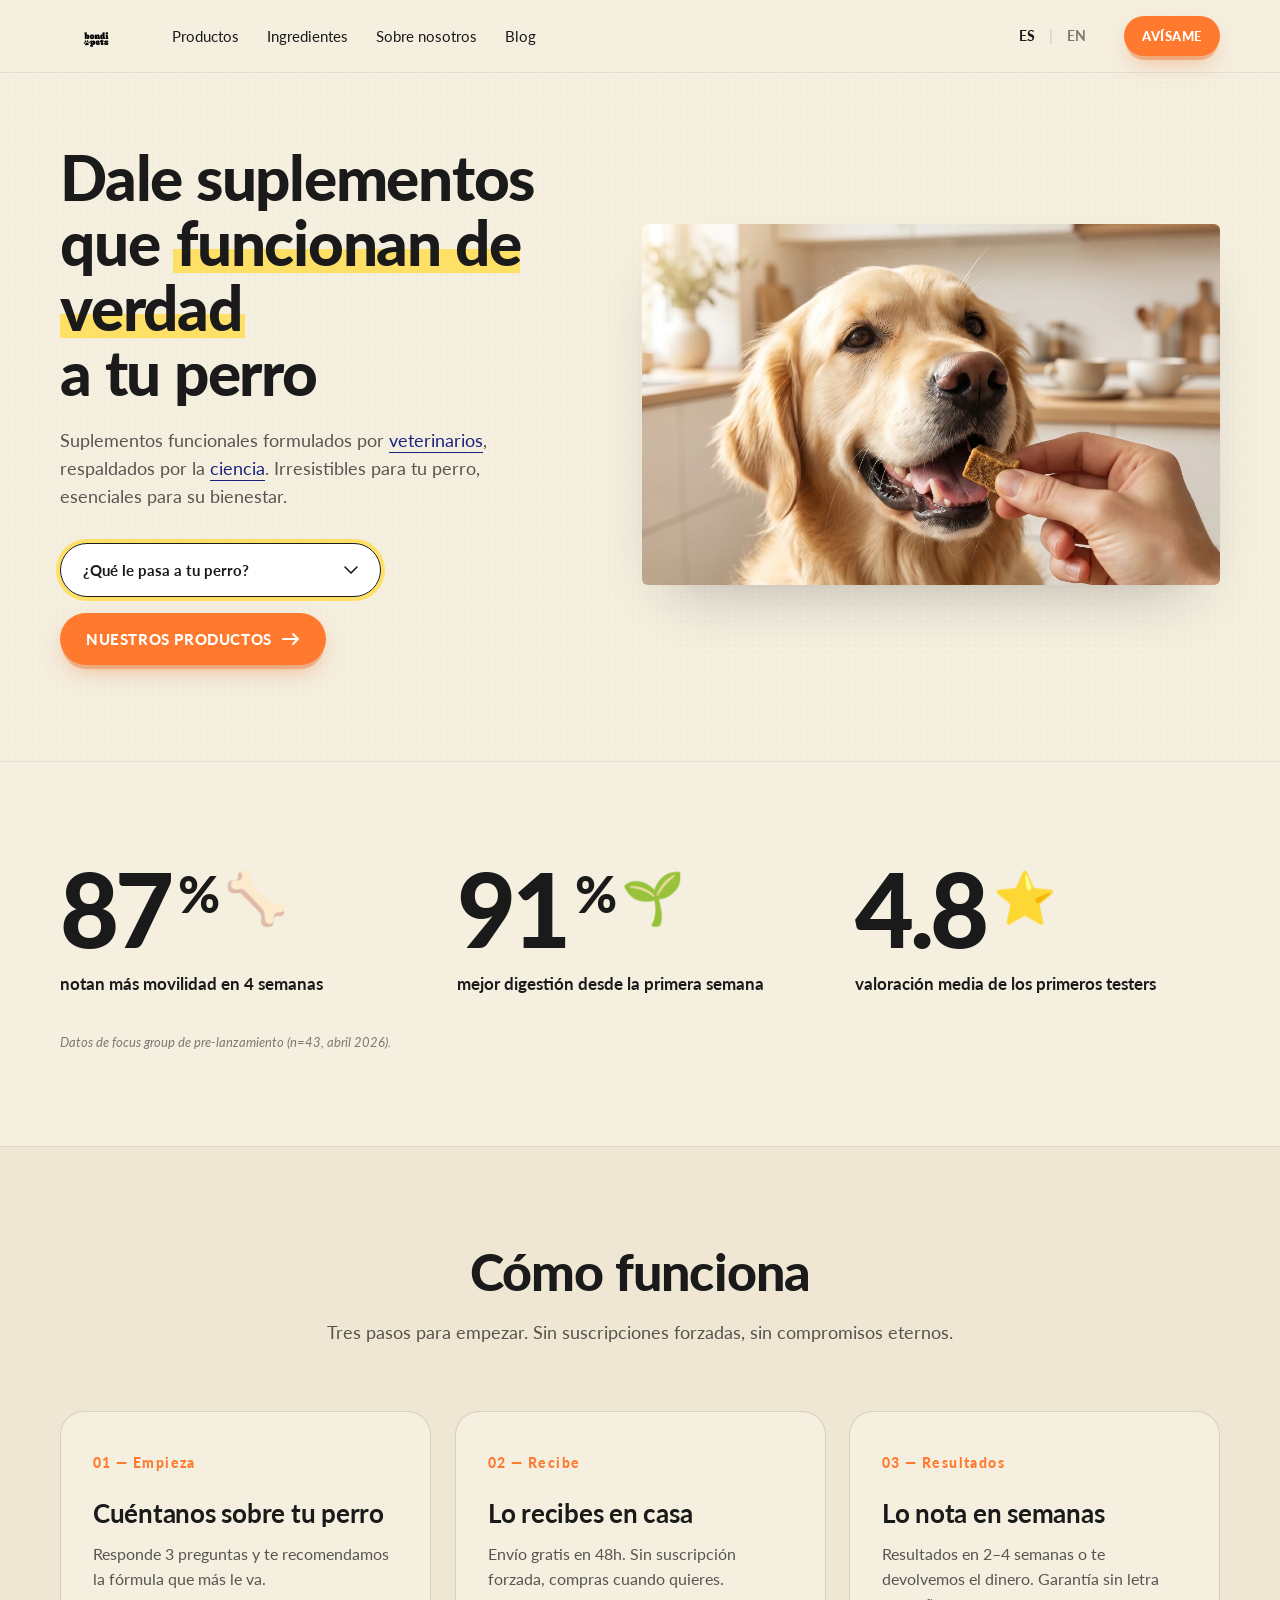
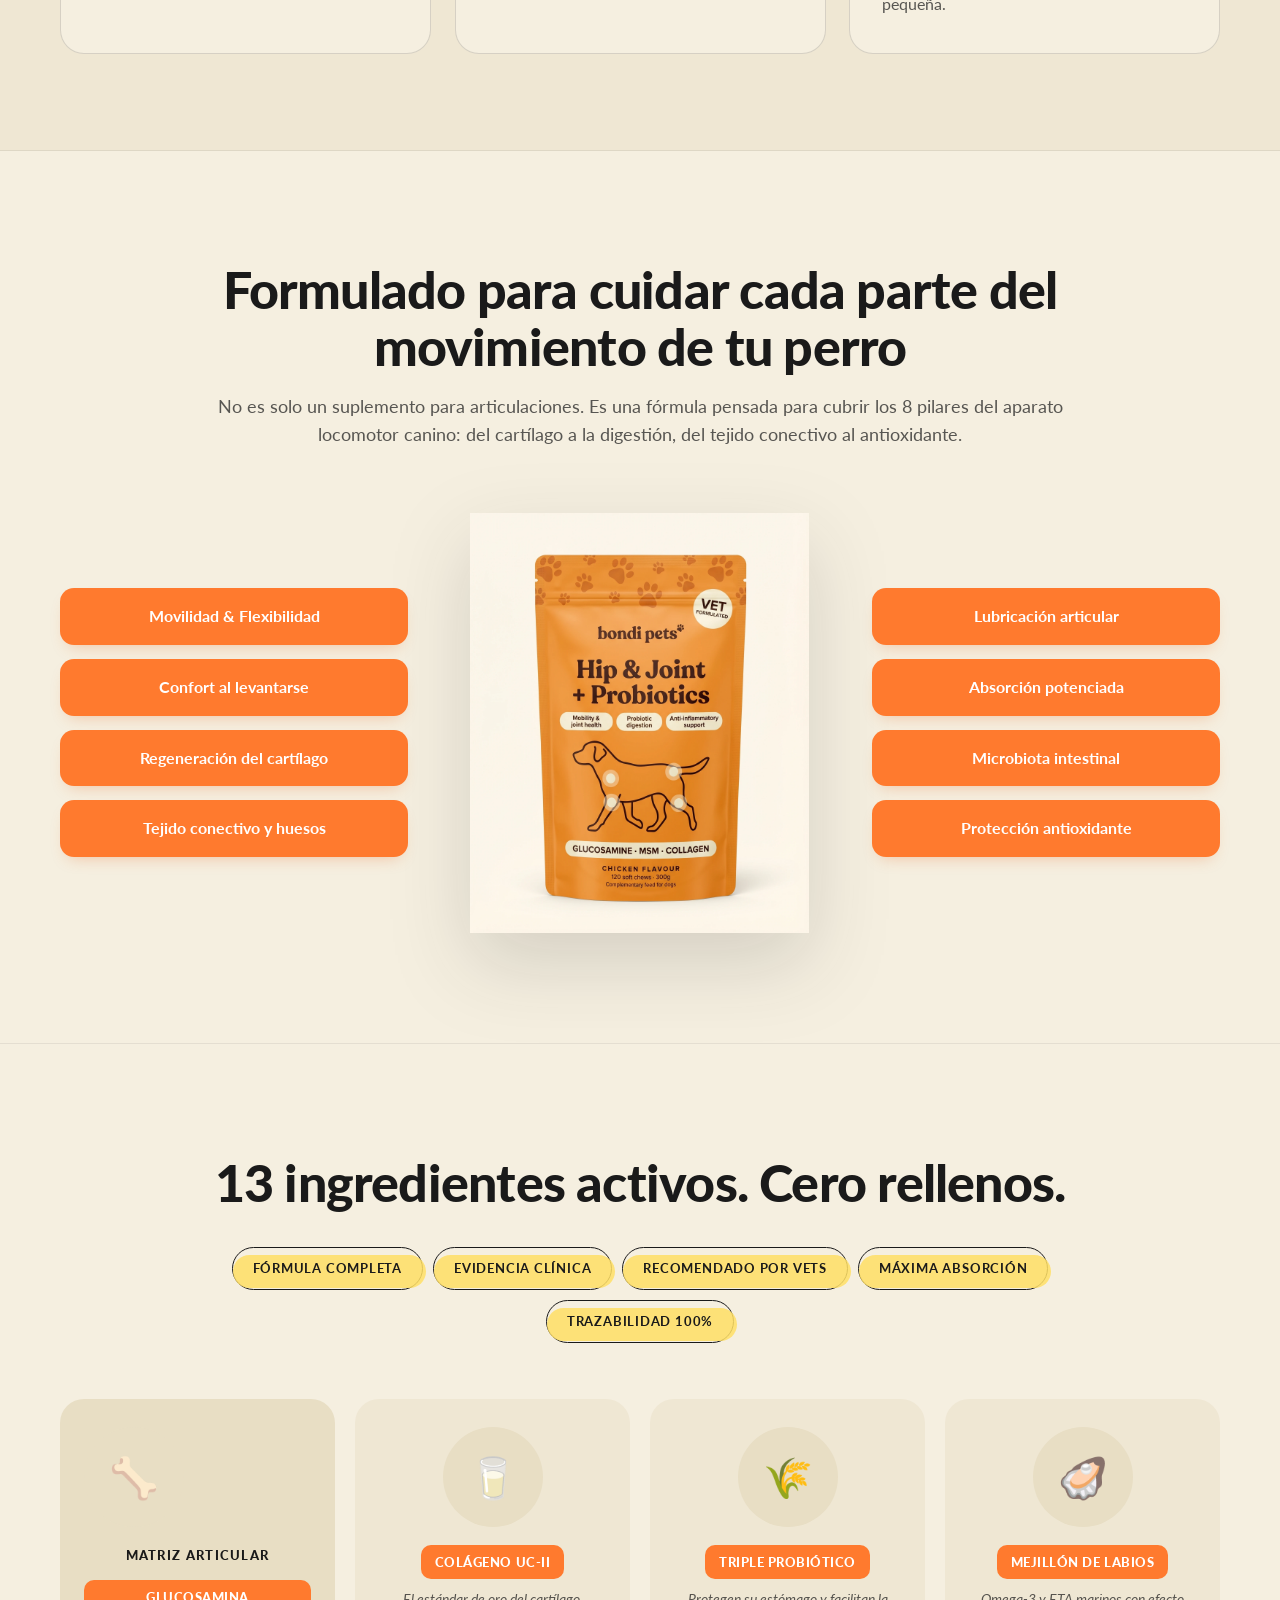
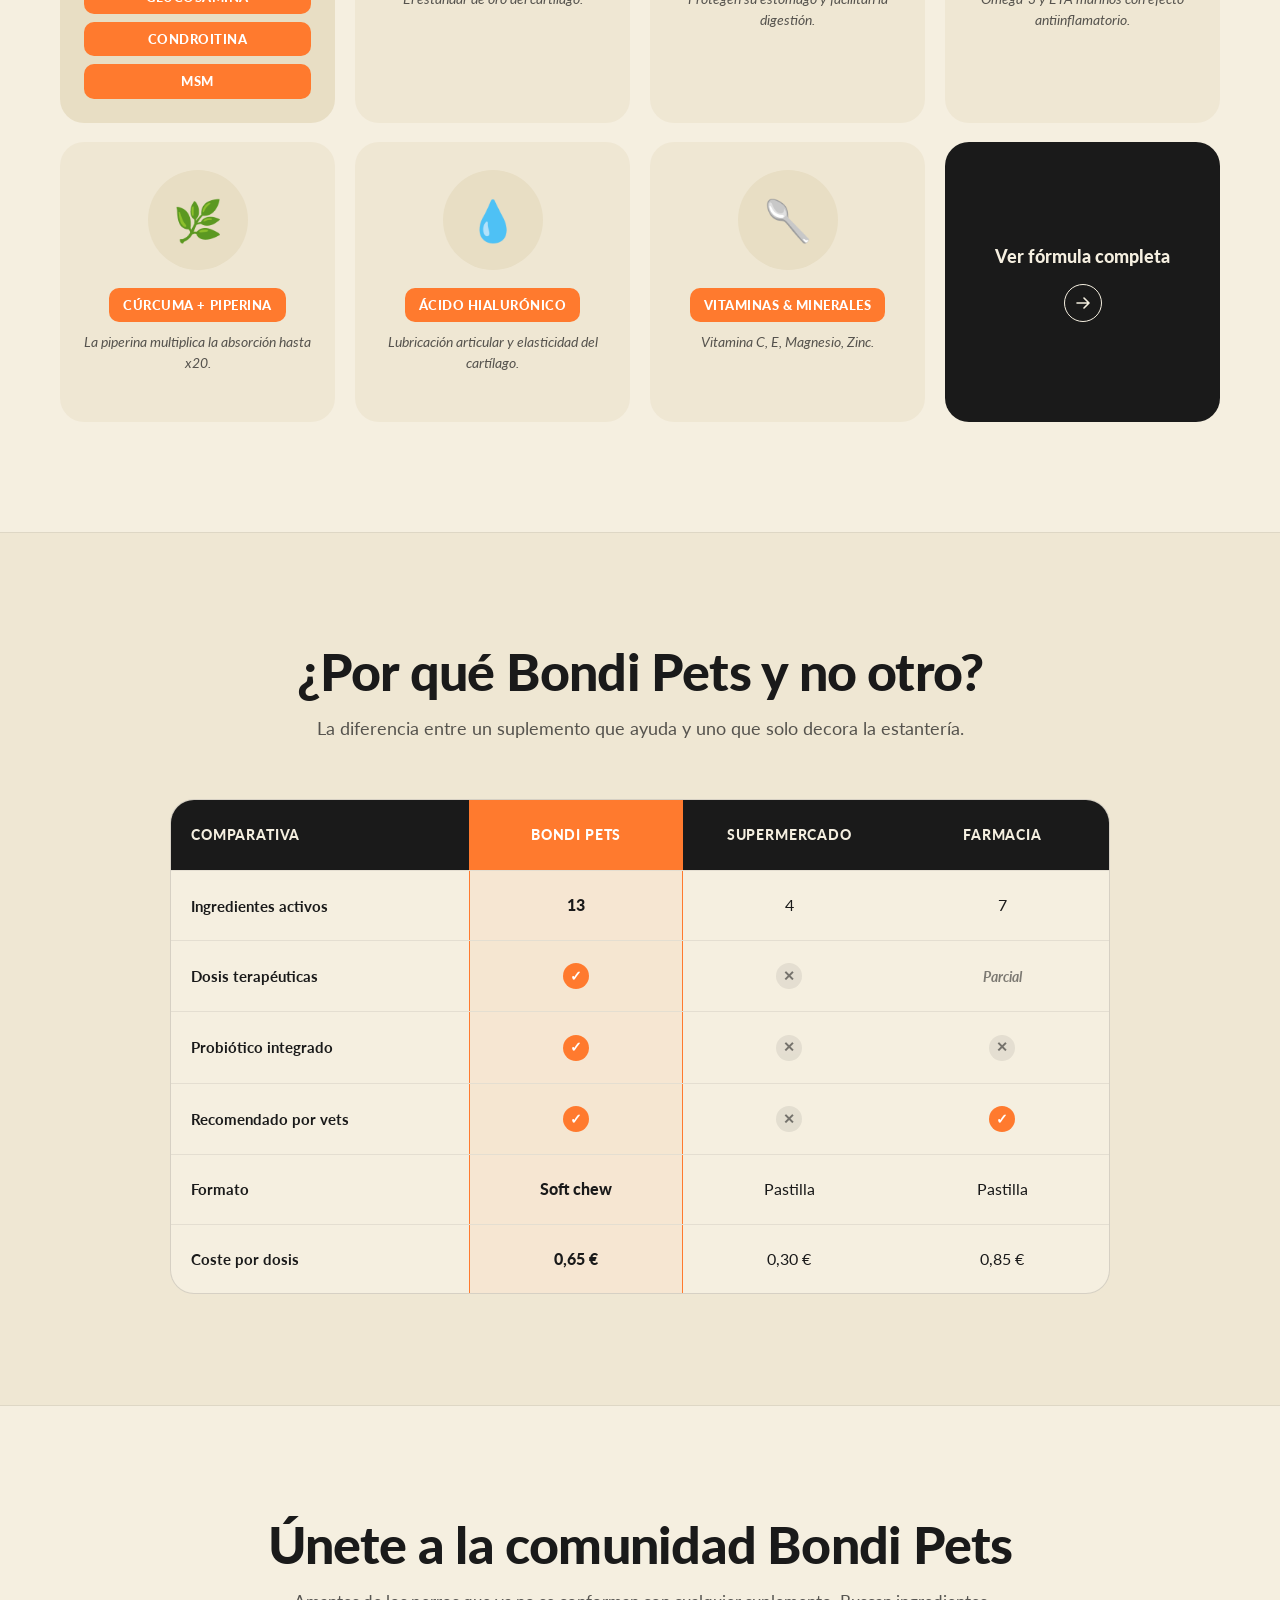
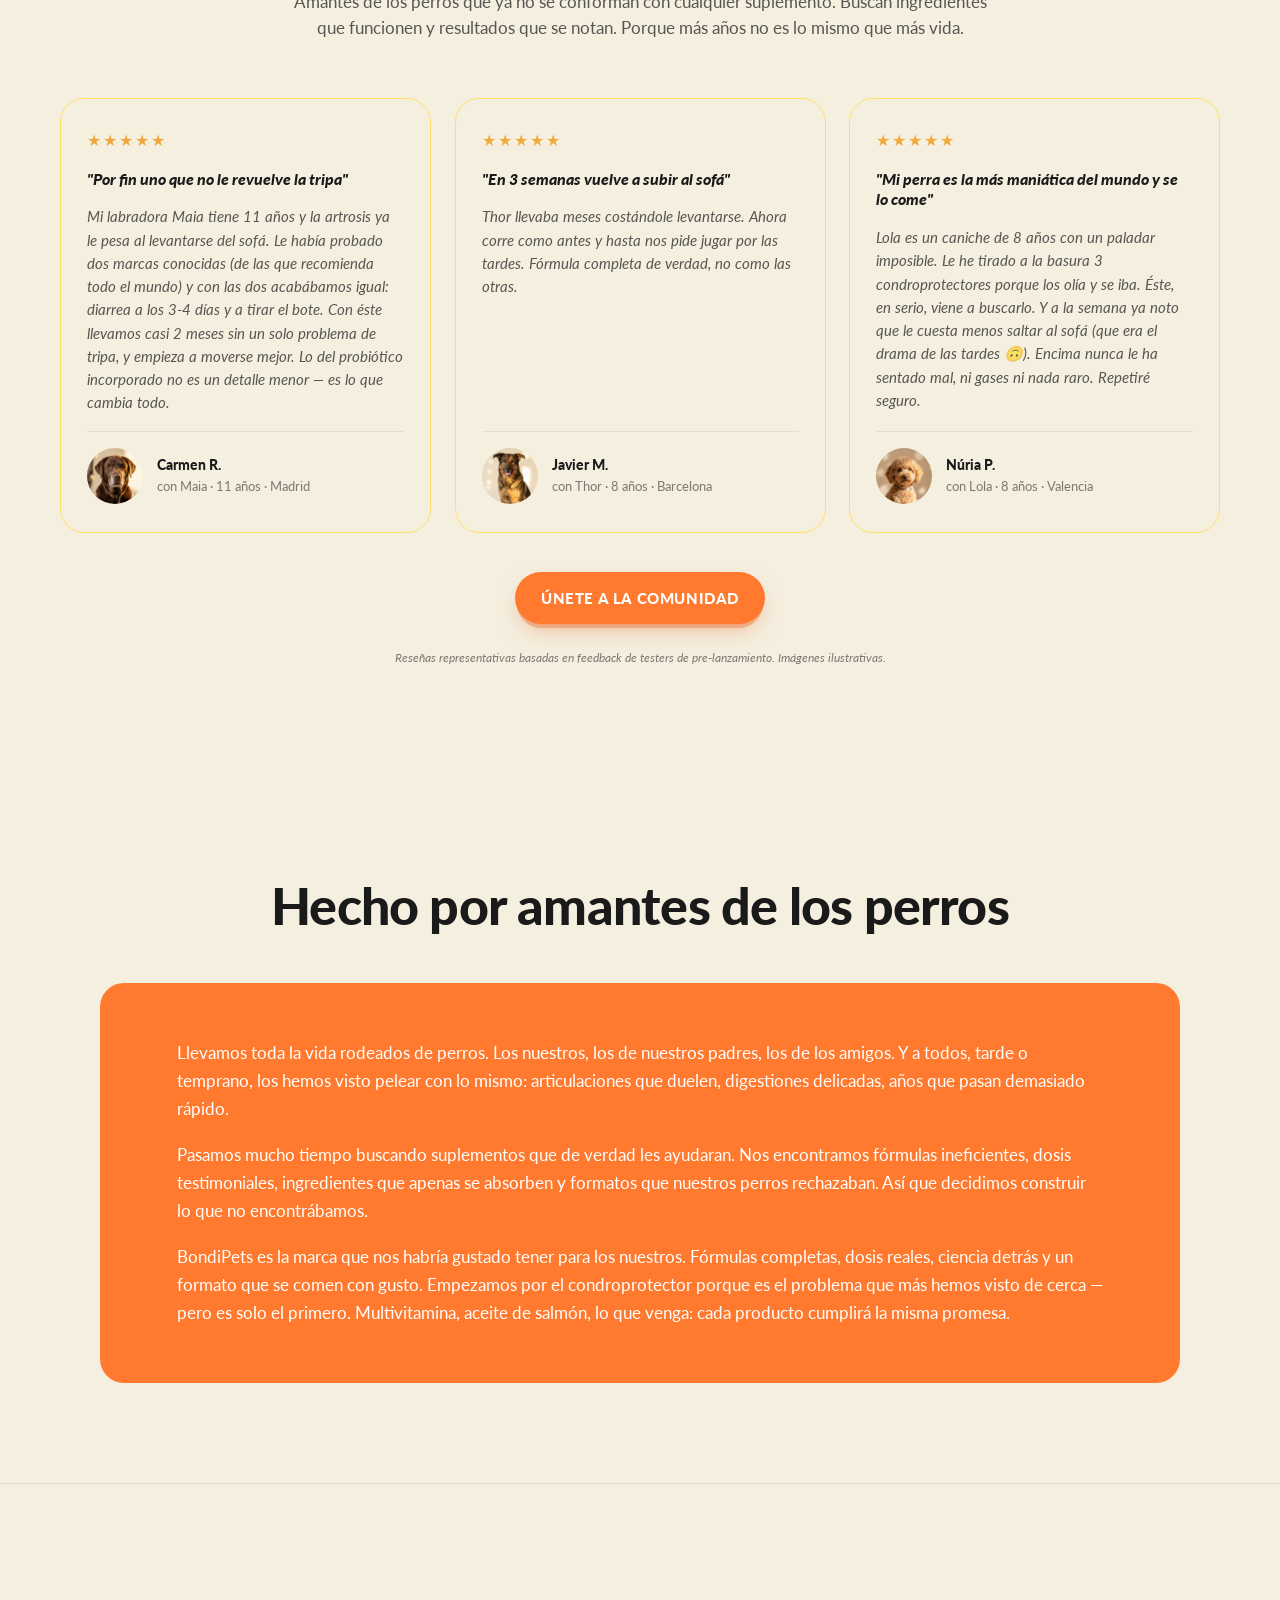
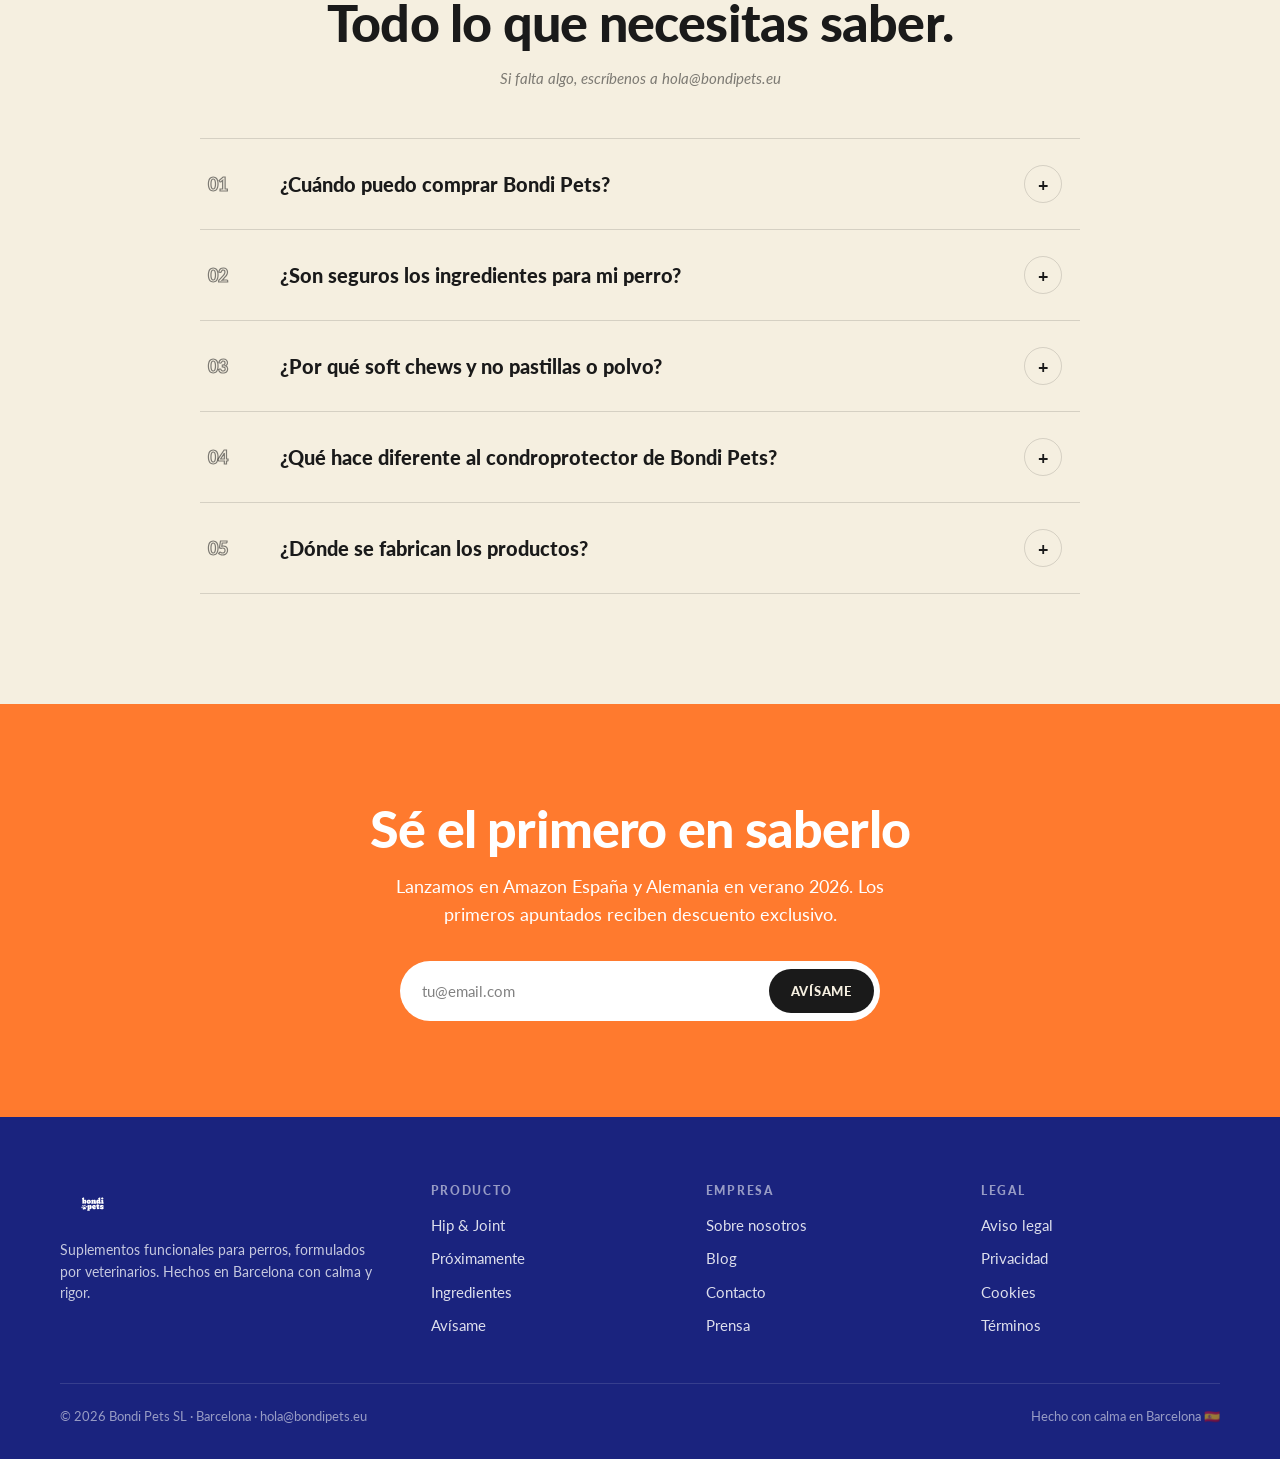
==== commit 8a899b25: "feat: V4 redesign editorial — testimonios con foto, fix tabla mobile - Integrar V4 limpio de Claude " ====
--- a/index.html
+++ b/index.html
@@ -1,457 +1,1662 @@
-<!DOCTYPE html>
+<!doctype html>
 <html lang="es">
 <head>
-<meta charset="UTF-8">
-<meta name="viewport" content="width=device-width, initial-scale=1.0">
-<title>Bondi Pets — Suplementos para perros que funcionan.</title>
-<meta name="description" content="Suplementos premium para perros respaldados por la ciencia. 18 activos por chew, piperina para absorción real, probiótico integrado. Lanzamos en Amazon España y Alemania verano 2026.">
+<meta charset="utf-8" />
+<meta name="viewport" content="width=device-width,initial-scale=1" />
+<title>Bondi Pets — Suplementos que funcionan de verdad</title>
+<meta name="description" content="Suplementos funcionales para perros formulados por veterinarios y respaldados por la ciencia. Hip & Joint + Probiotics, soft chews sabor pollo." />
 <link rel="preconnect" href="https://fonts.googleapis.com">
 <link rel="preconnect" href="https://fonts.gstatic.com" crossorigin>
-<link href="https://fonts.googleapis.com/css2?family=Fraunces:ital,opsz,wght@0,9..144,400;0,9..144,500;0,9..144,700;0,9..144,900;1,9..144,400;1,9..144,500;1,9..144,700;1,9..144,900&family=Inter:wght@400;500;600;700&family=JetBrains+Mono:wght@400;500&display=swap" rel="stylesheet">
-<link rel="stylesheet" href="css/tokens.css">
-<link rel="stylesheet" href="css/styles.css">
+<link href="https://fonts.googleapis.com/css2?family=Lato:ital,wght@0,400;0,700;0,900;1,400;1,700&display=swap" rel="stylesheet">
+<style>
+/* ============================================================
+   Bondi Pets — V4 design tokens
+   ============================================================ */
+:root {
+  --cream:        #F5EFE0;
+  --cream-2:      #EFE7D3;
+  --cream-3:      #E8DEC4;
+  --coral:        #FF7A2E;
+  --coral-deep:   #E8651C;
+  --coral-soft:   #FFB68A;
+  --highlight:    #FFE066;
+  --ink:          #1A1A1A;
+  --ink-soft:     rgba(26,26,26,0.72);
+  --ink-mute:     rgba(26,26,26,0.55);
+  --ink-line:     rgba(26,26,26,0.14);
+  --ink-line-soft:rgba(26,26,26,0.08);
+  --navy:         #1A237E;
+
+  --max:          1240px;
+  --gutter:       clamp(20px, 4vw, 40px);
+  --r-sm:         8px;
+  --r-md:         14px;
+  --r-lg:         24px;
+  --r-pill:       999px;
+  --ease:         cubic-bezier(0.22, 0.7, 0.2, 1);
+}
+
+/* ============================================================
+   Reset + base
+   ============================================================ */
+*, *::before, *::after { box-sizing: border-box; }
+html, body { margin: 0; padding: 0; }
+html { scroll-behavior: smooth; }
+body {
+  font-family: "Lato", -apple-system, BlinkMacSystemFont, sans-serif;
+  font-weight: 400;
+  font-size: 17px;
+  line-height: 1.6;
+  color: var(--ink);
+  background: var(--cream);
+  -webkit-font-smoothing: antialiased;
+  text-rendering: optimizeLegibility;
+}
+img { display: block; max-width: 100%; height: auto; }
+button, input, select, textarea { font: inherit; color: inherit; }
+button { cursor: pointer; border: 0; background: none; }
+a { color: inherit; text-decoration: none; }
+::selection { background: var(--highlight); color: var(--ink); }
+:focus-visible {
+  outline: 2px solid var(--ink);
+  outline-offset: 3px;
+  border-radius: 4px;
+}
+.container {
+  width: 100%;
+  max-width: var(--max);
+  margin: 0 auto;
+  padding: 0 var(--gutter);
+}
+
+/* ============================================================
+   Type scale (Lato only)
+   ============================================================ */
+.h1 {
+  font-weight: 900;
+  font-size: clamp(38px, 5.2vw, 62px);
+  line-height: 1.05;
+  letter-spacing: -0.02em;
+  margin: 0;
+}
+.h2 {
+  font-weight: 900;
+  font-size: clamp(32px, 4.4vw, 52px);
+  line-height: 1.1;
+  letter-spacing: -0.015em;
+  margin: 0;
+}
+.h3 {
+  font-weight: 700;
+  font-size: clamp(20px, 2vw, 26px);
+  line-height: 1.25;
+  letter-spacing: -0.01em;
+  margin: 0;
+}
+.h4 {
+  font-weight: 700;
+  font-size: 18px;
+  line-height: 1.3;
+  letter-spacing: 0;
+  margin: 0;
+}
+.body-lg { font-size: 18px; line-height: 1.6; }
+.body { font-size: 17px; line-height: 1.6; }
+.body-sm { font-size: 15px; line-height: 1.55; }
+.italic { font-style: italic; }
+.eyebrow {
+  font-weight: 700;
+  font-size: 12px;
+  line-height: 1.2;
+  letter-spacing: 0.14em;
+  text-transform: uppercase;
+}
+/* Highlight underline — goes under whole phrase, never cuts */
+.hl {
+  background-image: linear-gradient(transparent 60%, var(--highlight) 60%, var(--highlight) 92%, transparent 92%);
+  background-repeat: no-repeat;
+  background-size: 0% 100%;
+  padding: 0 0.05em;
+  transition: background-size 900ms var(--ease) 200ms;
+}
+.in-view .hl { background-size: 100% 100%; }
+/* Navy keyword in body copy */
+.kw {
+  color: var(--navy);
+  border-bottom: 1px solid currentColor;
+  padding-bottom: 1px;
+}
+
+/* ============================================================
+   Reveal animation
+   ============================================================ */
+.reveal {
+  opacity: 0;
+  transform: translateY(20px);
+  transition: opacity 700ms var(--ease), transform 700ms var(--ease);
+  will-change: opacity, transform;
+}
+.reveal.in-view {
+  opacity: 1;
+  transform: none;
+}
+.delay-1 { transition-delay: 80ms; }
+.delay-2 { transition-delay: 160ms; }
+.delay-3 { transition-delay: 240ms; }
+.delay-4 { transition-delay: 320ms; }
+
+/* ============================================================
+   Buttons
+   ============================================================ */
+.btn {
+  display: inline-flex;
+  align-items: center;
+  gap: 10px;
+  padding: 14px 26px;
+  border-radius: var(--r-pill);
+  font-weight: 900;
+  font-size: 15px;
+  letter-spacing: 0.04em;
+  text-transform: uppercase;
+  transition: transform 240ms var(--ease), background 240ms var(--ease), box-shadow 240ms var(--ease);
+  white-space: nowrap;
+}
+.btn-coral {
+  background: var(--coral);
+  color: #fff;
+  box-shadow: 0 6px 0 -2px rgba(232,101,28,0.35), 0 10px 24px -8px rgba(232,101,28,0.5);
+}
+.btn-coral:hover {
+  background: var(--coral-deep);
+  transform: scale(1.02);
+}
+.btn-ink {
+  background: var(--ink);
+  color: var(--cream);
+}
+.btn-ink:hover {
+  transform: scale(1.02);
+}
+.btn-outline {
+  background: transparent;
+  color: var(--ink);
+  border: 1.5px solid var(--ink);
+}
+.btn-outline:hover {
+  background: var(--ink);
+  color: var(--cream);
+}
+.btn .arrow { transition: transform 240ms var(--ease); }
+.btn:hover .arrow { transform: translateX(4px); }
+.btn-sm { padding: 10px 18px; font-size: 13px; }
+
+/* ============================================================
+   Nav
+   ============================================================ */
+.nav {
+  position: sticky;
+  top: 0;
+  z-index: 50;
+  background: var(--cream);
+  border-bottom: 1px solid var(--ink-line-soft);
+}
+.nav-inner {
+  display: flex;
+  align-items: center;
+  gap: 32px;
+  padding-top: 14px;
+  padding-bottom: 14px;
+}
+.nav-logo img {
+  height: 44px;
+  width: auto;
+}
+.nav-links {
+  display: flex;
+  gap: 28px;
+  margin-right: auto;
+  margin-left: 8px;
+}
+.nav-links a {
+  font-size: 15px;
+  font-weight: 400;
+  padding: 8px 0;
+  position: relative;
+  transition: color 200ms;
+}
+.nav-links a::after {
+  content: "";
+  position: absolute;
+  inset: auto 0 2px 0;
+  height: 1.5px;
+  background: var(--ink);
+  transform: scaleX(0);
+  transform-origin: left center;
+  transition: transform 280ms var(--ease);
+}
+.nav-links a:hover::after { transform: scaleX(1); }
+.lang {
+  display: inline-flex;
+  gap: 8px;
+  font-size: 14px;
+  font-weight: 700;
+  align-items: center;
+  color: var(--ink-soft);
+}
+.lang button {
+  padding: 4px 6px;
+  color: var(--ink-mute);
+  font-weight: 700;
+  transition: color 200ms;
+}
+.lang button.active { color: var(--ink); }
+.lang .sep { color: var(--ink-line); }
+
+/* ============================================================
+   Hero
+   ============================================================ */
+.hero {
+  background: var(--cream);
+  padding: 72px 0 96px;
+  position: relative;
+  overflow: hidden;
+}
+.hero::before {
+  /* subtle texture noise */
+  content: "";
+  position: absolute;
+  inset: 0;
+  background-image: radial-gradient(rgba(26,26,26,0.04) 1px, transparent 1px);
+  background-size: 6px 6px;
+  pointer-events: none;
+  opacity: 0.5;
+}
+.hero-grid {
+  display: grid;
+  grid-template-columns: 1fr 1.1fr;
+  gap: 56px;
+  align-items: center;
+  position: relative;
+}
+.hero-copy { max-width: 540px; }
+.hero h1 {
+  margin: 0 0 22px;
+}
+.hero-sub {
+  font-size: 18px;
+  line-height: 1.55;
+  color: var(--ink-soft);
+  margin: 0 0 32px;
+  max-width: 460px;
+}
+.hero-controls {
+  display: flex;
+  flex-direction: column;
+  gap: 16px;
+  align-items: flex-start;
+}
+.hero-select-wrap {
+  position: relative;
+  display: inline-block;
+  border-radius: var(--r-pill);
+  /* yellow halo */
+  box-shadow: 0 0 0 4px var(--highlight);
+}
+.hero-select {
+  appearance: none;
+  -webkit-appearance: none;
+  background: #fff;
+  border: 1.5px solid var(--ink);
+  border-radius: var(--r-pill);
+  padding: 14px 48px 14px 22px;
+  font-size: 15px;
+  font-weight: 700;
+  min-width: 280px;
+  cursor: pointer;
+  background-image: url("data:image/svg+xml;utf8,<svg xmlns='http://www.w3.org/2000/svg' width='14' height='8' viewBox='0 0 14 8' fill='none'><path d='M1 1l6 6 6-6' stroke='%231A1A1A' stroke-width='1.6' stroke-linecap='round' stroke-linejoin='round'/></svg>");
+  background-repeat: no-repeat;
+  background-position: right 22px center;
+}
+.hero-select:focus { outline: none; }
+
+.hero-img {
+  position: relative;
+  border-radius: 6px;
+  overflow: hidden;
+  aspect-ratio: 16/10;
+  box-shadow: 0 30px 60px -30px rgba(26,26,26,0.3);
+}
+.hero-img img {
+  width: 100%;
+  height: 100%;
+  object-fit: cover;
+  display: block;
+}
+
+/* ============================================================
+   Stats
+   ============================================================ */
+.stats {
+  padding: 96px 0 80px;
+  background: var(--cream);
+  border-top: 1px solid var(--ink-line-soft);
+}
+.stats-grid {
+  display: grid;
+  grid-template-columns: repeat(3, 1fr);
+  gap: 32px;
+}
+.stat {
+  text-align: left;
+}
+.stat-num {
+  font-size: clamp(64px, 8vw, 112px);
+  font-weight: 900;
+  line-height: 1;
+  letter-spacing: -0.04em;
+  color: var(--ink);
+  display: flex;
+  align-items: flex-start;
+  gap: 8px;
+}
+.stat-num .pct { font-size: 0.5em; font-weight: 900; margin-top: 0.2em; }
+.stat-num .emoji { font-size: 0.5em; margin-top: 0.25em; }
+.stat-label {
+  font-size: 17px;
+  line-height: 1.4;
+  color: var(--ink);
+  font-weight: 700;
+  margin-top: 12px;
+  max-width: 320px;
+}
+.stats-disclaimer {
+  margin-top: 36px;
+  font-size: 13px;
+  font-style: italic;
+  color: var(--ink-mute);
+}
+
+/* ============================================================
+   Como funciona (3 steps)
+   ============================================================ */
+.how {
+  padding: 96px 0;
+  background: var(--cream-2);
+  border-top: 1px solid var(--ink-line-soft);
+  border-bottom: 1px solid var(--ink-line-soft);
+}
+.how-head {
+  text-align: center;
+  margin-bottom: 64px;
+  max-width: 720px;
+  margin-left: auto;
+  margin-right: auto;
+}
+.how-head .h2 { margin-bottom: 14px; }
+.how-head .body-lg { color: var(--ink-soft); }
+.how-grid {
+  display: grid;
+  grid-template-columns: repeat(3, 1fr);
+  gap: 24px;
+}
+.how-card {
+  background: var(--cream);
+  border: 1px solid var(--ink-line);
+  border-radius: var(--r-lg);
+  padding: 36px 32px;
+  position: relative;
+  transition: transform 280ms var(--ease), box-shadow 280ms var(--ease);
+}
+.how-card:hover {
+  transform: translateY(-4px);
+  box-shadow: 0 24px 40px -20px rgba(26,26,26,0.18);
+}
+.how-num {
+  font-size: 14px;
+  font-weight: 900;
+  letter-spacing: 0.1em;
+  color: var(--coral);
+  margin-bottom: 24px;
+  display: inline-block;
+}
+.how-card .h3 { margin-bottom: 12px; }
+.how-card p { margin: 0; color: var(--ink-soft); font-size: 16px; line-height: 1.55; }
+
+/* ============================================================
+   Beneficios — doypack flanked by 2x4 columns
+   ============================================================ */
+.benefits {
+  padding: 110px 0;
+  background: var(--cream);
+}
+.benefits-head {
+  text-align: center;
+  max-width: 880px;
+  margin: 0 auto 64px;
+}
+.benefits-head .h2 { margin-bottom: 18px; }
+.benefits-head p {
+  color: var(--ink-soft);
+  font-size: 18px;
+  line-height: 1.55;
+  margin: 0;
+}
+.benefits-grid {
+  display: grid;
+  grid-template-columns: 1fr 1.1fr 1fr;
+  gap: 40px;
+  align-items: center;
+}
+.benefit-col {
+  display: flex;
+  flex-direction: column;
+  gap: 14px;
+}
+.benefit-pill {
+  background: var(--coral);
+  color: #fff;
+  padding: 18px 22px;
+  border-radius: var(--r-md);
+  font-weight: 700;
+  font-size: 16px;
+  line-height: 1.3;
+  text-align: center;
+  box-shadow: 0 8px 16px -8px rgba(232,101,28,0.35);
+  transition: transform 280ms var(--ease);
+}
+.benefit-pill:hover { transform: translateY(-2px); }
+.benefit-doypack {
+  display: flex;
+  align-items: center;
+  justify-content: center;
+}
+.benefit-doypack img {
+  max-height: 420px;
+  width: auto;
+  filter: drop-shadow(0 30px 40px rgba(26,26,26,0.15));
+  transition: transform 600ms var(--ease);
+}
+.benefit-doypack:hover img { transform: rotate(-1.5deg) translateY(-6px); }
+
+/* ============================================================
+   Ingredientes — 13 activos
+   ============================================================ */
+.ingredients {
+  padding: 110px 0;
+  background: var(--cream);
+  border-top: 1px solid var(--ink-line-soft);
+}
+.ing-head {
+  text-align: center;
+  margin-bottom: 36px;
+}
+.ing-chips {
+  display: flex;
+  flex-wrap: wrap;
+  justify-content: center;
+  gap: 10px;
+  margin: 0 auto 56px;
+  max-width: 980px;
+}
+.ing-chip {
+  border: 1.5px solid var(--ink);
+  border-radius: var(--r-pill);
+  padding: 10px 20px;
+  font-size: 13px;
+  font-weight: 700;
+  letter-spacing: 0.06em;
+  text-transform: uppercase;
+  background: var(--cream);
+  position: relative;
+}
+.ing-chip::before {
+  content: "";
+  position: absolute;
+  inset: 4px -2px;
+  background: var(--highlight);
+  border-radius: var(--r-pill);
+  z-index: -1;
+  transform: translate(2px, 3px);
+  opacity: 0.85;
+}
+.ing-chip { isolation: isolate; }
+
+.ing-grid {
+  display: grid;
+  grid-template-columns: repeat(4, 1fr);
+  gap: 20px;
+}
+.ing-card {
+  background: var(--cream-2);
+  border-radius: var(--r-lg);
+  padding: 28px 24px 24px;
+  display: flex;
+  flex-direction: column;
+  align-items: center;
+  text-align: center;
+  min-height: 280px;
+  transition: transform 280ms var(--ease), box-shadow 280ms var(--ease);
+}
+.ing-card:hover {
+  transform: translateY(-4px);
+  box-shadow: 0 20px 40px -20px rgba(26,26,26,0.2);
+}
+.ing-img {
+  width: 100px;
+  height: 100px;
+  border-radius: 50%;
+  background: var(--cream-3);
+  display: flex;
+  align-items: center;
+  justify-content: center;
+  margin-bottom: 18px;
+  overflow: hidden;
+  font-size: 40px;
+}
+.ing-img.pl-tx::before {
+  content: "";
+  width: 100%; height: 100%;
+  background-image:
+    radial-gradient(circle at 30% 30%, rgba(255,255,255,0.6) 0 1.5px, transparent 2px),
+    radial-gradient(circle at 70% 60%, rgba(26,26,26,0.15) 0 2px, transparent 3px);
+  background-size: 12px 12px, 16px 16px;
+}
+.ing-name {
+  font-weight: 900;
+  font-size: 13px;
+  letter-spacing: 0.04em;
+  text-transform: uppercase;
+  background: var(--coral);
+  color: #fff;
+  padding: 9px 14px;
+  border-radius: 10px;
+  margin-bottom: 10px;
+  line-height: 1.25;
+  text-align: center;
+}
+.ing-desc {
+  color: var(--ink-soft);
+  font-size: 14px;
+  line-height: 1.45;
+  margin: 0;
+  font-style: italic;
+}
+/* Card variant: matrix articular */
+.ing-card.matrix {
+  background: var(--cream-3);
+  align-items: stretch;
+  text-align: center;
+}
+.ing-card.matrix .matrix-title {
+  font-weight: 900;
+  font-size: 13px;
+  letter-spacing: 0.1em;
+  text-transform: uppercase;
+  margin-bottom: 14px;
+}
+.ing-card.matrix .matrix-list {
+  display: flex;
+  flex-direction: column;
+  gap: 8px;
+  margin-top: auto;
+}
+.ing-card.matrix .matrix-list .ing-name { margin-bottom: 0; }
+/* Final CTA card */
+.ing-card.cta-card {
+  background: var(--ink);
+  color: var(--cream);
+  align-items: center;
+  justify-content: center;
+}
+.ing-card.cta-card .cta-text {
+  font-weight: 900;
+  font-size: 18px;
+  line-height: 1.2;
+  text-align: center;
+  margin-bottom: 16px;
+}
+.ing-card.cta-card .arrow {
+  width: 38px; height: 38px;
+  border: 1.5px solid var(--cream);
+  border-radius: 50%;
+  display: flex; align-items: center; justify-content: center;
+  transition: background 240ms, color 240ms;
+}
+.ing-card.cta-card:hover .arrow {
+  background: var(--cream);
+  color: var(--ink);
+}
+
+/* ============================================================
+   Comparativa
+   ============================================================ */
+.compare {
+  padding: 110px 0;
+  background: var(--cream-2);
+  border-top: 1px solid var(--ink-line-soft);
+  border-bottom: 1px solid var(--ink-line-soft);
+  position: relative;
+}
+.compare::after {
+  content: "";
+  position: absolute;
+  top: 0;
+  right: 0;
+  bottom: 0;
+  width: 24px;
+  background: linear-gradient(to right, transparent, var(--cream));
+  pointer-events: none;
+  z-index: 2;
+}
+@media (min-width: 769px) {
+  .compare::after { display: none; }
+}
+.compare-head { text-align: center; margin-bottom: 56px; max-width: 780px; margin-left: auto; margin-right: auto; }
+.compare-head p { color: var(--ink-soft); font-size: 18px; margin: 14px 0 0; }
+.compare-table {
+  max-width: 940px;
+  margin: 0 auto;
+  background: var(--cream);
+  border-radius: var(--r-lg);
+  overflow: hidden;
+  border: 1px solid var(--ink-line);
+}
+.compare-row {
+  display: grid;
+  grid-template-columns: 1.4fr 1fr 1fr 1fr;
+  align-items: center;
+  border-bottom: 1px solid var(--ink-line-soft);
+}
+.compare-row:last-child { border-bottom: 0; }
+.compare-cell {
+  padding: 22px 20px;
+  font-size: 15.5px;
+  text-align: center;
+}
+.compare-cell.label {
+  text-align: left;
+  font-weight: 700;
+  font-size: 15px;
+  color: var(--ink);
+}
+.compare-cell.brand-col {
+  position: relative;
+  font-weight: 900;
+  background: rgba(255,122,46,0.08);
+  border-left: 1.5px solid var(--coral);
+  border-right: 1.5px solid var(--coral);
+}
+.compare-row.head .compare-cell {
+  font-weight: 900;
+  font-size: 14px;
+  text-transform: uppercase;
+  letter-spacing: 0.06em;
+  padding: 24px 20px;
+  background: var(--ink);
+  color: var(--cream);
+}
+.compare-row.head .brand-col {
+  background: var(--coral);
+  color: #fff;
+  border: 0;
+}
+.compare-row.head .compare-cell.label { background: var(--ink); }
+.check {
+  display: inline-flex;
+  width: 26px; height: 26px;
+  border-radius: 50%;
+  background: var(--coral);
+  color: #fff;
+  align-items: center;
+  justify-content: center;
+  font-weight: 900;
+  font-size: 14px;
+}
+.cross {
+  display: inline-flex;
+  width: 26px; height: 26px;
+  border-radius: 50%;
+  background: rgba(26,26,26,0.08);
+  color: var(--ink-mute);
+  align-items: center;
+  justify-content: center;
+  font-weight: 900;
+  font-size: 14px;
+}
+.partial {
+  display: inline-block;
+  font-weight: 700;
+  color: var(--ink-mute);
+  font-size: 14px;
+  font-style: italic;
+}
+
+/* ============================================================
+   Testimonios
+   ============================================================ */
+.testimonials {
+  padding: 110px 0;
+  background: var(--cream);
+}
+.test-head { text-align: center; margin-bottom: 56px; }
+.test-head .h2 { margin-bottom: 16px; }
+.test-head p {
+  max-width: 720px;
+  margin: 0 auto;
+  color: var(--ink-soft);
+  font-size: 17px;
+  line-height: 1.55;
+}
+.test-grid {
+  display: grid;
+  grid-template-columns: repeat(3, 1fr);
+  gap: 24px;
+  margin-bottom: 40px;
+}
+.test-card {
+  background: var(--cream);
+  border: 1.5px solid var(--highlight);
+  border-radius: var(--r-lg);
+  padding: 28px 26px;
+  display: flex;
+  flex-direction: column;
+  gap: 16px;
+  position: relative;
+  transition: transform 280ms var(--ease), box-shadow 280ms var(--ease);
+}
+.test-card:hover {
+  transform: translateY(-4px);
+  box-shadow: 0 24px 40px -20px rgba(26,26,26,0.15);
+}
+.test-stars {
+  color: #F2A93B;
+  font-size: 16px;
+  letter-spacing: 2px;
+}
+.test-quote-title {
+  font-weight: 900;
+  font-style: italic;
+  font-size: 16px;
+  line-height: 1.3;
+}
+.test-quote {
+  font-style: italic;
+  color: var(--ink-soft);
+  font-size: 15px;
+  line-height: 1.55;
+  margin: 0;
+}
+.test-author {
+  display: flex;
+  align-items: center;
+  gap: 14px;
+  margin-top: auto;
+  padding-top: 16px;
+  border-top: 1px solid var(--ink-line-soft);
+}
+.test-avatar {
+  width: 56px;
+  height: 56px;
+  border-radius: 50%;
+  background: var(--cream-3);
+  display: flex;
+  align-items: center;
+  justify-content: center;
+  font-size: 28px;
+  flex: none;
+  overflow: hidden;
+}
+.test-avatar img {
+  width: 100%;
+  height: 100%;
+  object-fit: cover;
+  display: block;
+}
+.test-meta {
+  display: flex;
+  flex-direction: column;
+  font-size: 13px;
+}
+.test-meta strong { font-weight: 900; font-size: 14px; }
+.test-meta span { color: var(--ink-mute); }
+
+.test-cta { text-align: center; }
+.test-disclaimer {
+  text-align: center;
+  font-size: 12px;
+  color: var(--ink-mute);
+  font-style: italic;
+  margin: 24px auto 0;
+  max-width: 600px;
+}
+
+/* ============================================================
+   Hecho por amantes (coral block)
+   ============================================================ */
+.made-by {
+  padding: 100px 0;
+  background: var(--cream);
+}
+.made-by .h2 { text-align: center; margin-bottom: 48px; }
+.made-block {
+  background: var(--coral);
+  color: #fff;
+  border-radius: var(--r-lg);
+  padding: 56px clamp(32px, 6vw, 80px);
+  max-width: 1080px;
+  margin: 0 auto;
+  font-size: 17px;
+  line-height: 1.65;
+}
+.made-block p { margin: 0 0 18px; }
+.made-block p:last-child { margin-bottom: 0; }
+
+/* ============================================================
+   FAQ
+   ============================================================ */
+.faq {
+  padding: 110px 0;
+  background: var(--cream);
+  border-top: 1px solid var(--ink-line-soft);
+}
+.faq-head { text-align: center; margin-bottom: 48px; }
+.faq-head .h2 { margin-bottom: 12px; }
+.faq-head .sub {
+  font-style: italic;
+  color: var(--ink-mute);
+  font-size: 15px;
+}
+.faq-list {
+  max-width: 880px;
+  margin: 0 auto;
+  border-top: 1px solid var(--ink-line);
+}
+.faq-item {
+  border-bottom: 1px solid var(--ink-line);
+}
+.faq-q {
+  width: 100%;
+  display: grid;
+  grid-template-columns: 56px 1fr 48px;
+  gap: 16px;
+  align-items: center;
+  padding: 26px 8px;
+  text-align: left;
+  transition: background 200ms;
+}
+.faq-q:hover { background: rgba(26,26,26,0.025); }
+.faq-num {
+  font-weight: 900;
+  font-size: 18px;
+  color: transparent;
+  -webkit-text-stroke: 1.2px var(--ink-mute);
+  letter-spacing: 0;
+}
+.faq-text {
+  font-weight: 900;
+  font-size: clamp(17px, 1.6vw, 21px);
+  line-height: 1.3;
+  color: var(--ink);
+}
+.faq-icon {
+  width: 38px;
+  height: 38px;
+  border-radius: 50%;
+  border: 1.5px solid var(--ink-line);
+  display: flex;
+  align-items: center;
+  justify-content: center;
+  transition: transform 380ms var(--ease), background 240ms;
+  font-size: 18px;
+  font-weight: 700;
+}
+.faq-item.open .faq-icon {
+  transform: rotate(45deg);
+  background: var(--ink);
+  color: var(--cream);
+  border-color: var(--ink);
+}
+.faq-a {
+  max-height: 0;
+  overflow: hidden;
+  transition: max-height 500ms var(--ease);
+}
+.faq-item.open .faq-a { max-height: 360px; }
+.faq-a-inner {
+  padding: 0 8px 28px 76px;
+  color: var(--ink-soft);
+  font-size: 16px;
+  line-height: 1.65;
+  max-width: 720px;
+}
+
+/* ============================================================
+   CTA final + Footer
+   ============================================================ */
+.cta-final {
+  background: var(--coral);
+  color: #fff;
+  padding: 96px 0;
+  text-align: center;
+}
+.cta-final .h2 { color: #fff; margin-bottom: 16px; }
+.cta-final p {
+  font-size: 18px;
+  max-width: 560px;
+  margin: 0 auto 32px;
+  opacity: 0.9;
+  line-height: 1.55;
+}
+.cta-form {
+  display: flex;
+  align-items: center;
+  background: #fff;
+  border-radius: var(--r-pill);
+  padding: 6px 6px 6px 22px;
+  max-width: 480px;
+  margin: 0 auto;
+}
+.cta-form input {
+  flex: 1;
+  border: 0;
+  background: transparent;
+  outline: 0;
+  padding: 12px 0;
+  font-size: 15px;
+  color: var(--ink);
+}
+.cta-form input::placeholder { color: var(--ink-mute); }
+.cta-form button {
+  background: var(--ink);
+  color: var(--cream);
+  padding: 12px 22px;
+  border-radius: var(--r-pill);
+  font-weight: 900;
+  font-size: 13px;
+  letter-spacing: 0.06em;
+  text-transform: uppercase;
+  transition: background 240ms;
+}
+.cta-form button:hover { background: #000; }
+
+.footer {
+  background: var(--navy);
+  color: #fff;
+  padding: 64px 0 32px;
+}
+.footer-grid {
+  display: grid;
+  grid-template-columns: 1.4fr 1fr 1fr 1fr;
+  gap: 36px;
+  padding-bottom: 36px;
+  border-bottom: 1px solid rgba(255,255,255,0.12);
+}
+.footer-brand img {
+  height: 40px;
+  filter: brightness(0) invert(1);
+  margin-bottom: 18px;
+}
+.footer-brand p {
+  font-size: 14px;
+  color: rgba(255,255,255,0.75);
+  line-height: 1.55;
+  max-width: 320px;
+  margin: 0;
+}
+.footer-col h4 {
+  font-size: 12px;
+  text-transform: uppercase;
+  letter-spacing: 0.14em;
+  font-weight: 900;
+  color: rgba(255,255,255,0.55);
+  margin: 0 0 14px;
+}
+.footer-col ul { list-style: none; padding: 0; margin: 0; }
+.footer-col li { margin-bottom: 10px; font-size: 14.5px; }
+.footer-col a {
+  color: rgba(255,255,255,0.85);
+  transition: color 200ms;
+}
+.footer-col a:hover { color: #fff; }
+.footer-bottom {
+  padding-top: 22px;
+  display: flex;
+  justify-content: space-between;
+  font-size: 13px;
+  color: rgba(255,255,255,0.55);
+  flex-wrap: wrap;
+  gap: 12px;
+}
+
+/* ============================================================
+   Toast
+   ============================================================ */
+.toast {
+  position: fixed;
+  bottom: 24px;
+  left: 50%;
+  transform: translateX(-50%) translateY(20px);
+  background: var(--ink);
+  color: var(--cream);
+  padding: 14px 22px;
+  border-radius: var(--r-pill);
+  font-size: 14px;
+  font-weight: 700;
+  opacity: 0;
+  pointer-events: none;
+  transition: all 300ms var(--ease);
+  z-index: 100;
+  box-shadow: 0 14px 40px -10px rgba(0,0,0,0.4);
+}
+.toast.show {
+  opacity: 1;
+  transform: translateX(-50%) translateY(0);
+}
+
+/* ============================================================
+   Responsive
+   ============================================================ */
+@media (max-width: 1024px) {
+  .hero-grid { grid-template-columns: 1fr; gap: 40px; }
+  .hero-img { max-width: 560px; margin: 0 auto; }
+  .stats-grid { grid-template-columns: repeat(3, 1fr); gap: 20px; }
+  .how-grid { grid-template-columns: 1fr; }
+  .benefits-grid { grid-template-columns: 1fr; gap: 32px; }
+  .benefit-doypack { order: -1; }
+  .ing-grid { grid-template-columns: repeat(2, 1fr); }
+  .test-grid { grid-template-columns: 1fr; }
+  .footer-grid { grid-template-columns: 1fr 1fr; }
+}
+@media (max-width: 768px) {
+  .nav-links { display: none; }
+  .nav-inner { gap: 12px; }
+  .hero { padding: 48px 0 64px; }
+  .stats-grid { grid-template-columns: 1fr; gap: 32px; }
+  .stat-num { font-size: 64px; }
+  .compare-table {
+    overflow-x: auto;
+    -webkit-overflow-scrolling: touch;
+    scroll-snap-type: x mandatory;
+    position: relative;
+  }
+  .compare-row { min-width: 560px; }
+  .compare-cell { padding: 14px 8px; font-size: 13.5px; }
+  .compare-cell.label { font-size: 13px; }
+  .made-block { padding: 36px 24px; font-size: 15.5px; }
+  .faq-q { grid-template-columns: 36px 1fr 38px; }
+  .faq-a-inner { padding-left: 56px; padding-right: 0; }
+  .footer-grid { grid-template-columns: 1fr; gap: 28px; }
+}
+
+/* ============================================================
+   Reduced motion
+   ============================================================ */
+@media (prefers-reduced-motion: reduce) {
+  .reveal { opacity: 1; transform: none; transition: none; }
+  .hl { background-size: 100% 100%; transition: none; }
+  * { animation: none !important; }
+}
+</style>
 </head>
 <body>
 
-<!-- SVG symbol sprite (definido una vez, referenciado con <use> en nav y footer) -->
-<svg width="0" height="0" style="position:absolute" aria-hidden="true">
-  <symbol id="bondi-logo" viewBox="0 0 3000 1834">
-    <g transform="translate(0,1834) scale(0.1,-0.1)" fill="currentColor" stroke="none">
-      <path d="M10755 10766 c-147 -28 -313 -96 -430 -176 -54 -37 -125 -114 -161 -175 -26 -44 -29 -59 -29 -130 0 -80 0 -80 64 -185 78 -129 106 -189 120 -258 7 -35 11 -331 11 -884 0 -837 1 -851 35 -934 21 -49 76 -105 122 -126 96 -42 252 -32 349 23 63 35 106 77 202 192 45 53 80 87 92 87 14 0 31 -22 60 -79 48 -91 128 -179 195 -211 68 -33 178 -46 270 -33 269 39 455 293 522 713 21 130 21 486 0 595 -51 274 -151 449 -307 538 -62 35 -182 67 -254 67 -134 0 -284 -71 -366 -174 -75 -93 -78 -96 -95 -90 -13 5 -15 73 -15 562 0 555 0 555 -25 598 -35 60 -90 84 -202 89 -51 3 -118 -1 -158 -9z m558 -1557 c47 -22 65 -74 79 -227 20 -234 -15 -421 -87 -468 -31 -20 -110 -23 -143 -5 -22 12 -22 16 -22 264 0 267 10 345 47 396 35 46 80 61 126 40z"/>
-      <path d="M18225 10770 c-131 -24 -315 -102 -417 -178 -79 -58 -152 -141 -187 -210 -54 -107 -42 -192 47 -325 15 -23 43 -71 62 -106 31 -60 34 -75 43 -206 14 -202 -7 -271 -57 -183 -63 111 -128 172 -211 196 -149 43 -199 43 -345 -5 -98 -32 -217 -130 -281 -233 -119 -191 -164 -380 -163 -690 0 -365 56 -591 187 -765 114 -151 278 -215 481 -187 183 24 317 125 401 300 19 39 40 72 47 72 7 0 19 -15 26 -32 38 -95 87 -184 123 -223 75 -81 201 -125 359 -125 213 1 393 109 478 288 31 65 37 88 40 165 6 117 -10 187 -51 231 -28 28 -41 34 -97 40 -72 8 -94 17 -106 43 -5 10 -11 461 -14 1003 -5 985 -5 985 -30 1030 -16 27 -43 55 -72 73 -40 25 -59 30 -130 33 -46 1 -105 -1 -133 -6z m-502 -1592 c15 -18 32 -48 37 -68 14 -51 24 -491 11 -510 -7 -11 -30 -15 -82 -15 -70 0 -72 1 -103 37 -47 54 -61 119 -60 283 2 177 15 244 57 286 27 27 36 30 71 26 30 -4 48 -14 69 -39z"/>
-      <path d="M19385 10730 c-177 -20 -302 -99 -372 -232 -26 -50 -28 -61 -28 -178 0 -114 2 -130 26 -180 47 -100 139 -175 259 -209 25 -7 58 -17 74 -22 16 -5 87 -9 158 -9 143 0 244 20 333 67 66 34 91 57 135 125 46 71 64 151 57 255 -8 125 -30 177 -107 253 -66 65 -116 92 -225 119 -59 14 -229 21 -310 11z"/>
-      <path d="M13075 9765 c-141 -27 -194 -44 -292 -92 -336 -165 -491 -553 -423 -1057 32 -240 147 -442 327 -573 85 -62 154 -95 264 -127 93 -27 348 -59 407 -51 21 2 84 10 142 16 394 44 666 288 740 664 6 33 16 79 21 102 5 23 9 103 9 179 0 304 -86 552 -249 715 -100 100 -256 183 -396 210 -241 47 -363 50 -550 14z m285 -542 c42 -29 59 -55 79 -123 34 -113 43 -199 40 -350 -4 -132 -7 -150 -31 -202 -37 -81 -93 -107 -157 -73 -34 17 -77 66 -86 97 -3 13 -10 32 -15 43 -19 46 -30 148 -30 289 0 154 10 215 46 275 34 57 105 78 154 44z"/>
-      <path d="M15045 9785 c-5 -2 -44 -11 -85 -20 -252 -56 -530 -228 -586 -362 -20 -46 -20 -133 0 -171 9 -17 47 -69 86 -115 78 -95 101 -141 119 -237 19 -99 -9 -292 -51 -352 -10 -14 -18 -28 -18 -31 0 -2 -22 -42 -50 -88 -64 -108 -84 -170 -78 -251 8 -118 59 -189 161 -227 55 -20 76 -21 402 -21 319 0 348 1 398 20 51 19 113 72 135 115 47 92 27 263 -59 505 -18 52 -29 170 -29 331 0 185 -1 183 73 214 42 17 119 20 149 4 11 -6 29 -32 40 -57 51 -114 27 -472 -42 -627 -34 -78 -53 -216 -39 -291 13 -70 20 -84 66 -134 21 -25 55 -47 89 -60 51 -19 77 -20 398 -20 339 0 367 2 441 35 74 33 125 127 125 229 0 67 -33 163 -82 241 -54 86 -98 184 -107 236 -5 30 -12 203 -16 384 -4 221 -10 348 -19 385 -41 166 -144 287 -287 334 -86 28 -156 38 -225 33 -63 -5 -90 -10 -179 -34 -48 -13 -152 -73 -201 -116 -53 -46 -119 -133 -140 -182 -29 -71 -51 -57 -64 41 -21 154 -31 186 -74 229 -28 27 -57 44 -89 53 -43 11 -137 15 -162 7z"/>
-      <path d="M19500 9765 c-190 -51 -336 -130 -446 -242 -54 -54 -94 -136 -94 -192 0 -50 29 -125 70 -179 22 -29 40 -55 40 -58 0 -3 8 -18 19 -32 41 -59 56 -130 56 -267 -1 -155 -15 -212 -81 -322 -81 -133 -107 -198 -112 -283 -5 -93 20 -161 78 -214 69 -62 101 -66 534 -66 364 0 388 1 440 21 67 25 128 89 146 154 17 59 9 179 -15 230 -11 22 -41 78 -67 124 -112 193 -102 130 -108 696 -5 500 -5 500 -32 541 -70 107 -232 141 -428 89z"/>
-      <path d="M17420 7674 c-166 -17 -319 -89 -454 -215 -151 -141 -239 -298 -266 -475 -20 -133 1 -247 58 -308 36 -37 64 -49 142 -55 65 -6 65 -6 71 -366 4 -217 11 -377 18 -402 43 -162 101 -250 213 -330 101 -71 229 -103 413 -103 127 0 188 9 286 40 168 54 264 159 299 328 17 82 9 218 -16 269 -22 43 -71 80 -118 87 -17 3 -64 10 -105 17 -64 10 -78 16 -110 48 -49 50 -63 103 -69 260 -3 106 -2 135 9 142 8 5 49 9 92 9 90 0 152 24 193 74 14 17 32 39 40 49 14 18 43 79 62 132 32 89 42 262 18 318 -7 18 -28 45 -45 62 -32 30 -32 30 -214 40 -182 10 -182 10 -189 104 -3 52 -12 114 -19 139 -15 55 -66 108 -116 121 -47 11 -147 19 -193 15z"/>
-      <path d="M11451 7439 c-80 -16 -171 -86 -217 -169 -56 -100 -69 -150 -69 -270 0 -103 3 -121 26 -171 55 -116 131 -172 234 -172 117 -1 227 78 290 207 45 94 59 161 53 268 -5 73 -11 100 -37 152 -39 79 -94 130 -162 150 -58 18 -56 17 -118 5z"/>
-      <path d="M13192 7330 c-148 -20 -346 -101 -479 -196 -136 -97 -193 -173 -193 -259 0 -64 18 -100 101 -201 131 -161 123 -119 127 -699 3 -348 0 -520 -8 -567 -11 -63 -49 -149 -105 -238 -57 -91 -77 -144 -82 -225 -11 -160 40 -237 186 -281 71 -21 741 -20 839 2 144 32 221 119 222 251 0 76 -26 141 -94 233 -124 168 -146 232 -146 427 0 126 1 133 20 133 13 0 33 -21 61 -65 93 -147 234 -225 409 -225 228 1 373 121 489 403 18 46 48 166 63 252 19 115 16 593 -5 700 -59 310 -169 462 -392 540 -36 13 -80 18 -160 17 -95 0 -120 -4 -185 -27 -111 -41 -200 -106 -278 -204 -27 -35 -48 -22 -57 35 -12 86 -48 145 -103 173 -46 23 -146 32 -230 21z m547 -636 c12 -9 32 -37 44 -63 19 -42 22 -63 22 -231 0 -171 -2 -188 -22 -230 -40 -81 -66 -100 -135 -100 -95 0 -88 -20 -88 255 0 272 7 310 62 358 37 31 82 35 117 11z"/>
-      <path d="M19135 7330 c-366 -23 -588 -141 -683 -367 -20 -49 -25 -75 -25 -168 -2 -108 2 -126 40 -215 38 -87 146 -182 277 -244 40 -19 135 -55 212 -81 219 -74 286 -125 270 -210 -10 -52 -35 -67 -109 -67 -79 1 -123 22 -249 120 -125 97 -223 129 -309 101 -108 -35 -157 -76 -194 -163 -24 -56 -27 -74 -24 -148 3 -70 9 -94 37 -150 102 -208 404 -318 872 -318 402 0 646 70 792 227 89 97 125 207 115 359 -7 117 -43 190 -136 276 -102 93 -167 124 -506 239 -166 57 -237 109 -237 174 0 75 123 111 218 64 26 -13 80 -54 119 -91 99 -92 146 -112 260 -112 129 1 196 36 253 133 25 43 27 54 27 156 0 101 -2 115 -29 170 -73 149 -211 234 -466 289 -131 28 -331 38 -525 26z"/>
-      <path d="M15445 7304 c-182 -44 -299 -104 -417 -213 -175 -162 -258 -377 -258 -676 0 -433 175 -743 507 -900 255 -122 685 -126 947 -10 262 116 427 373 375 582 -16 61 -70 117 -129 133 -74 21 -214 -13 -332 -80 -41 -23 -184 -43 -273 -37 -95 6 -134 16 -203 50 -67 35 -64 37 128 82 63 14 142 33 175 42 33 8 80 19 105 25 46 10 60 14 195 46 106 25 145 43 193 86 127 115 130 397 7 591 -74 117 -217 221 -360 262 -139 40 -161 42 -360 42 -178 0 -211 -3 -300 -25z m292 -479 c49 -32 68 -137 42 -226 -13 -41 -10 -40 -155 -88 -134 -45 -128 -48 -121 57 15 219 118 332 234 257z"/>
-      <path d="M10485 7290 c-44 -13 -106 -70 -132 -119 -37 -69 -49 -159 -34 -248 7 -42 16 -83 21 -92 4 -9 18 -36 29 -61 115 -240 381 -337 529 -192 75 73 105 198 78 325 -34 165 -122 288 -257 361 -39 22 -67 29 -127 32 -42 2 -91 -1 -107 -6z"/>
-      <path d="M12085 6868 c-125 -44 -235 -188 -264 -346 -25 -131 30 -267 129 -318 54 -28 152 -24 215 8 93 48 182 162 211 270 18 70 18 183 -1 239 -42 124 -171 189 -290 147z"/>
-      <path d="M10046 6566 c-47 -18 -90 -57 -124 -116 -24 -40 -27 -55 -27 -140 0 -129 34 -215 122 -310 71 -77 142 -111 232 -111 82 0 115 14 164 72 27 31 40 60 53 116 17 70 17 79 1 153 -9 44 -30 104 -49 137 -87 154 -252 243 -372 199z"/>
-      <path d="M11140 6469 c-91 -13 -160 -46 -267 -126 -251 -189 -405 -530 -364 -810 6 -46 16 -92 21 -101 4 -9 14 -31 20 -49 14 -37 90 -117 134 -141 22 -11 57 -16 121 -17 75 0 98 4 140 24 52 25 137 86 215 154 50 43 46 43 160 2 67 -25 89 -28 215 -29 145 -1 154 1 263 50 153 69 232 236 192 405 -48 203 -273 449 -520 570 -117 57 -233 81 -330 68z"/>
-    </g>
-  </symbol>
-</svg>
-
-<!-- Top banner -->
-<div class="topbanner">
-  12 personas ya apuntadas <span class="dot">·</span> Lanzamiento verano 2026 <span style="margin-left:4px">🐾 🇪🇸 🇩🇪</span>
-</div>
-
-<!-- Nav -->
-<nav class="nav">
+<!-- ============================================================
+     NAV
+     ============================================================ -->
+<nav class="nav" aria-label="Principal">
   <div class="container nav-inner">
-    <a href="#top" class="logo" aria-label="Bondi Pets">
-      <svg class="logo-svg" aria-hidden="true"><use href="#bondi-logo"/></svg>
+    <a href="#top" class="nav-logo" aria-label="Bondi Pets — inicio">
+      <img src="images/bondi-pets-logo.svg" alt="Bondi Pets" />
     </a>
     <div class="nav-links">
       <a href="#productos">Productos</a>
-      <a href="#ciencia">Ciencia</a>
-      <a href="#faq">FAQ</a>
-      <a href="#productos">Quiz</a>
-    </div>
-    <div class="nav-right">
-      <div class="lang-toggle">
-        <button class="active" data-lang="ES">ES</button>
-        <button data-lang="EN">EN</button>
-      </div>
-      <a href="#cta" class="pill-btn">
-        Avísame
-        <svg class="arrow" width="14" height="14" viewBox="0 0 14 14" fill="none" aria-hidden="true">
-          <path d="M2 7h10M8 3l4 4-4 4" stroke="currentColor" stroke-width="1.6" stroke-linecap="round" stroke-linejoin="round"/>
-        </svg>
-      </a>
-    </div>
+      <a href="#ingredientes">Ingredientes</a>
+      <a href="#sobre">Sobre nosotros</a>
+      <a href="#blog">Blog</a>
+    </div>
+    <div class="lang" role="group" aria-label="Idioma">
+      <button class="active" data-lang="ES" aria-pressed="true">ES</button>
+      <span class="sep">|</span>
+      <button data-lang="EN" aria-pressed="false">EN</button>
+    </div>
+    <a href="#cta" class="btn btn-coral btn-sm">Avísame</a>
   </div>
 </nav>
 
-<!-- Hero -->
+<!-- ============================================================
+     HERO
+     ============================================================ -->
 <section id="top" class="hero">
   <div class="container hero-grid">
-    <div>
-      <div class="reveal eyebrow-pill"><span class="led"></span> Lanzamiento verano 2026</div>
-      <h1 class="reveal reveal-delay-1">
-        Suplementos<br>para perros<br>
-        <em><span class="hl-mark">que funcionan.</span></em>
+    <div class="hero-copy">
+      <h1 class="h1 reveal">
+        Dale suplementos<br />
+        que <span class="hl">funcionan de verdad</span><br />
+        a tu perro
       </h1>
-      <p class="reveal reveal-delay-2 hero-sub">
-        Fórmulas premium con ingredientes respaldados por la ciencia, en soft chews que tu perro va a querer cada día.
+      <p class="hero-sub reveal delay-1">
+        Suplementos funcionales formulados por <span class="kw">veterinarios</span>,
+        respaldados por la <span class="kw">ciencia</span>. Irresistibles para tu perro,
+        esenciales para su bienestar.
       </p>
-      <p class="reveal reveal-delay-3 hero-usp">
-        <strong>18 activos.</strong> Piperina para absorción real. Probiótico integrado. Ningún competidor en España lo tiene.
-      </p>
-      <form class="reveal reveal-delay-4 email-form" id="hero-form">
-        <input type="email" placeholder="tu@email.com" required>
-        <button type="submit">Avísame</button>
-      </form>
-      <p class="reveal reveal-delay-4 hero-micro">
-        Te avisaremos en exclusiva 48h antes del lanzamiento. Sin spam.
-      </p>
-      <a href="#productos" class="reveal reveal-delay-5 hero-quiz-link">
-        ¿No sabes cuál elegir? Haz el quiz →
-      </a>
-    </div>
-
-    <div class="hero-visual">
-      <div class="hero-circle">
-        <video class="hero-video" autoplay muted loop playsinline poster="images/hero/hero-dog-poster.jpg">
-          <source src="videos/hero/hero-dog.webm" type="video/webm">
-          <source src="videos/hero/hero-dog.mp4" type="video/mp4">
-          <img src="images/hero/hero-dog.png" alt="Border Collie comiendo un soft chew Bondi Pets en un jardín al atardecer">
-        </video>
-      </div>
-      <div class="badge-float b1">
-        <svg class="ico" width="18" height="18" viewBox="0 0 24 24" fill="none" aria-hidden="true">
-          <path d="M12 3l2.6 5.8 6.3.7-4.7 4.3 1.3 6.2L12 17l-5.5 3 1.3-6.2L3.1 9.5l6.3-.7L12 3z" fill="currentColor"/>
-        </svg>
-        18 activos
-      </div>
-      <div class="badge-float b2">
-        <svg class="ico" width="18" height="18" viewBox="0 0 24 24" fill="none" aria-hidden="true">
-          <ellipse cx="7" cy="10" rx="2" ry="2.6" fill="currentColor"/>
-          <ellipse cx="12" cy="7.5" rx="2" ry="2.8" fill="currentColor"/>
-          <ellipse cx="17" cy="10" rx="2" ry="2.6" fill="currentColor"/>
-          <ellipse cx="5" cy="15" rx="1.7" ry="2.1" fill="currentColor"/>
-          <path d="M12 12c-3.2 0-5.8 2.4-5.8 4.8 0 1.8 1.5 2.7 3 2.7 1.1 0 1.7-.5 2.8-.5s1.7.5 2.8.5c1.5 0 3-.9 3-2.7 0-2.4-2.6-4.8-5.8-4.8z" fill="currentColor"/>
-        </svg>
-        Sin rellenos
-      </div>
-    </div>
-  </div>
-
-  <div class="container hero-stats">
-    <div class="reveal stat">
-      <div class="num">18</div>
-      <div class="lbl">ingredientes activos por chew</div>
-    </div>
-    <div class="reveal reveal-delay-1 stat">
-      <div class="num">3<em>x</em></div>
-      <div class="lbl">más activos que suplementos típicos del mercado</div>
-    </div>
-    <div class="reveal reveal-delay-2 stat">
-      <div class="num">0</div>
-      <div class="lbl">rellenos artificiales, azúcares o colorantes</div>
+      <div class="hero-controls reveal delay-2">
+        <div class="hero-select-wrap">
+          <select class="hero-select" aria-label="¿Qué le pasa a tu perro?">
+            <option>¿Qué le pasa a tu perro?</option>
+            <option>Le cuesta moverse / tiene rigidez</option>
+            <option>Barriga sensible / digestión irregular</option>
+            <option>Menos energía de lo normal</option>
+            <option>Nada, quiero prevenir</option>
+            <option>No estoy seguro/a</option>
+          </select>
+        </div>
+        <a href="#productos" class="btn btn-coral">
+          Nuestros productos
+          <svg class="arrow" width="18" height="14" viewBox="0 0 18 14" fill="none" aria-hidden="true">
+            <path d="M1 7h15M11 2l5 5-5 5" stroke="currentColor" stroke-width="2" stroke-linecap="round" stroke-linejoin="round"/>
+          </svg>
+        </a>
+      </div>
+    </div>
+    <div class="hero-img reveal delay-2">
+      <img src="images/hero-dog-eating.webp" alt="Golden retriever recibiendo un soft chew Bondi Pets en un bosque otoñal" />
     </div>
   </div>
 </section>
 
-<!-- Values -->
-<section class="values">
-  <div class="container values-grid">
-    <div class="reveal value">
-      <div class="ic">
-        <svg width="40" height="40" viewBox="0 0 40 40" fill="none" aria-hidden="true">
-          <path d="M15 4v10L7 30a3 3 0 0 0 2.6 4.5h20.8A3 3 0 0 0 33 30l-8-16V4" stroke="currentColor" stroke-width="1.8" stroke-linecap="round" stroke-linejoin="round"/>
-          <path d="M12 4h16" stroke="currentColor" stroke-width="1.8" stroke-linecap="round"/>
-          <circle cx="17" cy="26" r="1.5" fill="currentColor"/>
-          <circle cx="22" cy="22" r="1" fill="currentColor"/>
-          <circle cx="24" cy="29" r="1.5" fill="currentColor"/>
-        </svg>
-      </div>
-      <div class="ttl">Ciencia real</div>
-      <div class="desc">Cada activo con evidencia clínica publicada.</div>
-    </div>
-    <div class="reveal reveal-delay-1 value">
-      <div class="ic">
-        <svg width="40" height="40" viewBox="0 0 40 40" fill="none" aria-hidden="true">
-          <circle cx="20" cy="20" r="14" stroke="currentColor" stroke-width="1.8"/>
-          <circle cx="20" cy="20" r="2" fill="currentColor"/>
-          <circle cx="13" cy="14" r="2" fill="currentColor"/>
-          <circle cx="27" cy="14" r="2" fill="currentColor"/>
-          <circle cx="13" cy="26" r="2" fill="currentColor"/>
-          <circle cx="27" cy="26" r="2" fill="currentColor"/>
-          <path d="M20 20L13 14M20 20L27 14M20 20L13 26M20 20L27 26" stroke="currentColor" stroke-width="1.4" opacity="0.5"/>
-        </svg>
-      </div>
-      <div class="ttl">Fórmula completa</div>
-      <div class="desc">18 activos por chew, no 5 como el resto.</div>
-    </div>
-    <div class="reveal reveal-delay-2 value">
-      <div class="ic">
-        <svg width="40" height="40" viewBox="0 0 40 40" fill="none" aria-hidden="true">
-          <path d="M20 33s-12-7-12-16a7 7 0 0 1 12-5 7 7 0 0 1 12 5c0 9-12 16-12 16z" stroke="currentColor" stroke-width="1.8" stroke-linejoin="round"/>
-        </svg>
-      </div>
-      <div class="ttl">Les encanta</div>
-      <div class="desc">Soft chew sabor pollo irresistible.</div>
-    </div>
-    <div class="reveal reveal-delay-3 value">
-      <div class="ic">
-        <svg width="40" height="40" viewBox="0 0 40 40" fill="none" aria-hidden="true">
-          <path d="M4 20s6-10 16-10 16 10 16 10-6 10-16 10S4 20 4 20z" stroke="currentColor" stroke-width="1.8" stroke-linejoin="round"/>
-          <circle cx="20" cy="20" r="4.5" stroke="currentColor" stroke-width="1.8"/>
-        </svg>
-      </div>
-      <div class="ttl">Transparencia total</div>
-      <div class="desc">Dosis reales en mg, etiquetas claras.</div>
-    </div>
+<!-- ============================================================
+     STATS
+     ============================================================ -->
+<section class="stats">
+  <div class="container">
+    <div class="stats-grid">
+      <div class="stat reveal">
+        <div class="stat-num">87<span class="pct">%</span> <span class="emoji" aria-hidden="true">🦴</span></div>
+        <div class="stat-label">notan más movilidad en 4 semanas</div>
+      </div>
+      <div class="stat reveal delay-1">
+        <div class="stat-num">91<span class="pct">%</span> <span class="emoji" aria-hidden="true">🌱</span></div>
+        <div class="stat-label">mejor digestión desde la primera semana</div>
+      </div>
+      <div class="stat reveal delay-2">
+        <div class="stat-num">4.8<span class="emoji" aria-hidden="true">⭐</span></div>
+        <div class="stat-label">valoración media de los primeros testers</div>
+      </div>
+    </div>
+    <p class="stats-disclaimer reveal delay-3">Datos de focus group de pre-lanzamiento (n=43, abril 2026).</p>
   </div>
 </section>
 
-<!-- Ingredients -->
-<section id="ciencia" class="ingredients">
+<!-- ============================================================
+     CÓMO FUNCIONA
+     ============================================================ -->
+<section class="how">
   <div class="container">
-    <h2 class="reveal">Cada chew. Cada ingrediente.</h2>
-    <p class="reveal reveal-delay-1 subtitle">Mira lo que hay dentro de cada Bondi Pets.</p>
-    <div class="reveal reveal-delay-2 chew-stage">
-      <video class="chew-video" autoplay muted loop playsinline poster="videos/product-chew/exploded-hero-poster.jpg">
-        <source src="videos/product-chew/exploded-hero-web.mp4" type="video/mp4">
-        <source src="videos/product-chew/exploded-hero.mp4" type="video/mp4">
-      </video>
-    </div>
-    <div class="ingredient-pills">
-      <span class="reveal ing-pill" style="transition-delay:120ms">Glucosamina</span>
-      <span class="reveal ing-pill featured" style="transition-delay:160ms"><span class="dot"></span>Probiótico</span>
-      <span class="reveal ing-pill" style="transition-delay:200ms">Condroitina</span>
-      <span class="reveal ing-pill" style="transition-delay:240ms">Mejillón Verde</span>
-      <span class="reveal ing-pill" style="transition-delay:280ms">MSM</span>
-      <span class="reveal ing-pill featured" style="transition-delay:320ms"><span class="dot"></span>Cúrcuma + Piperina</span>
-      <span class="reveal ing-pill" style="transition-delay:360ms">Colágeno</span>
-      <span class="reveal ing-pill" style="transition-delay:400ms">Boswellia</span>
+    <div class="how-head">
+      <h2 class="h2 reveal">Cómo funciona</h2>
+      <p class="body-lg reveal delay-1">Tres pasos para empezar. Sin suscripciones forzadas, sin compromisos eternos.</p>
+    </div>
+    <div class="how-grid">
+      <div class="how-card reveal">
+        <div class="how-num">01 — Empieza</div>
+        <h3 class="h3">Cuéntanos sobre tu perro</h3>
+        <p>Responde 3 preguntas y te recomendamos la fórmula que más le va.</p>
+      </div>
+      <div class="how-card reveal delay-1">
+        <div class="how-num">02 — Recibe</div>
+        <h3 class="h3">Lo recibes en casa</h3>
+        <p>Envío gratis en 48h. Sin suscripción forzada, compras cuando quieres.</p>
+      </div>
+      <div class="how-card reveal delay-2">
+        <div class="how-num">03 — Resultados</div>
+        <h3 class="h3">Lo nota en semanas</h3>
+        <p>Resultados en 2–4 semanas o te devolvemos el dinero. Garantía sin letra pequeña.</p>
+      </div>
     </div>
   </div>
 </section>
 
-<!-- Products -->
-<section id="productos" class="products">
+<!-- ============================================================
+     BENEFICIOS — los 8 pilares
+     ============================================================ -->
+<section id="productos" class="benefits">
   <div class="container">
-    <div class="reveal eyebrow-center">Nuestros productos</div>
-    <h2 class="reveal reveal-delay-1">
-      Tres fórmulas, <em class="display-italic">tres momentos.</em>
-    </h2>
-    <p class="reveal reveal-delay-2 subtitle">Elige la que más necesita tu perro.</p>
-
-    <div class="product-grid">
-      <article class="reveal reveal-delay-1 product-card joint">
-        <div class="p-eyebrow">Condroprotector</div>
-        <div class="p-pack">
-          <img src="images/sku1-joint-orange.webp" alt="Bondi Pets Hip & Joint + Probiotics packaging" loading="lazy" width="220" height="290">
-        </div>
-        <h3>Articulaciones</h3>
-        <div class="p-sub">Hip &amp; Joint + Probiotics</div>
-        <p class="p-desc">Movilidad, articulaciones y reducción de la inflamación. Único con probiótico integrado.</p>
-        <div class="p-tags">
-          <span class="p-tag">Piperina</span>
-          <span class="p-tag">Boswellia</span>
-        </div>
-        <a href="#cta" class="p-cta">
-          Ver detalles
-          <svg class="arrow" width="14" height="14" viewBox="0 0 14 14" fill="none" aria-hidden="true">
-            <path d="M2 7h10M8 3l4 4-4 4" stroke="currentColor" stroke-width="1.6" stroke-linecap="round" stroke-linejoin="round"/>
-          </svg>
-        </a>
-      </article>
-
-      <article class="reveal reveal-delay-2 product-card biotics">
-        <div class="p-eyebrow">Pre + Pro + Post</div>
-        <div class="p-pack">
-          <img src="images/sku2-biotics-cyan.webp" alt="Bondi Pets Pre + Pro + Post Biotics packaging" loading="lazy" width="220" height="290">
-        </div>
-        <h3>Digestión</h3>
-        <div class="p-sub">Pre + Pro + Post Biotics</div>
-        <p class="p-desc">Probióticos, prebióticos, postbióticos y enzimas digestivas en un solo chew.</p>
-        <div class="p-tags">
-          <span class="p-tag">Postbióticos</span>
-          <span class="p-tag">Enzimas</span>
-        </div>
-        <a href="#cta" class="p-cta">
-          Ver detalles
-          <svg class="arrow" width="14" height="14" viewBox="0 0 14 14" fill="none" aria-hidden="true">
-            <path d="M2 7h10M8 3l4 4-4 4" stroke="currentColor" stroke-width="1.6" stroke-linecap="round" stroke-linejoin="round"/>
-          </svg>
-        </a>
-      </article>
-
-      <article class="reveal reveal-delay-3 product-card multi">
-        <div class="p-eyebrow">Multivitamin</div>
-        <div class="p-pack">
-          <img src="images/sku3-multi-yellow.webp" alt="Bondi Pets Daily Multivitamin packaging" loading="lazy" width="220" height="290">
-        </div>
-        <h3>Vitalidad</h3>
-        <div class="p-sub">Daily Multivitamin</div>
-        <p class="p-desc">Vitaminas, minerales y antioxidantes para energía diaria, pelo brillante y defensas.</p>
-        <div class="p-tags">
-          <span class="p-tag">Omegas</span>
-          <span class="p-tag">Antioxidantes</span>
-        </div>
-        <a href="#cta" class="p-cta">
-          Ver detalles
-          <svg class="arrow" width="14" height="14" viewBox="0 0 14 14" fill="none" aria-hidden="true">
-            <path d="M2 7h10M8 3l4 4-4 4" stroke="currentColor" stroke-width="1.6" stroke-linecap="round" stroke-linejoin="round"/>
-          </svg>
-        </a>
-      </article>
-    </div>
-
-    <div class="reveal quiz-block">
-      <p>¿No sabes cuál necesita tu perro?</p>
-      <a href="quiz.html" class="pill-btn">
-        Haz el quiz
-        <svg class="arrow" width="14" height="14" viewBox="0 0 14 14" fill="none" aria-hidden="true">
-          <path d="M2 7h10M8 3l4 4-4 4" stroke="currentColor" stroke-width="1.6" stroke-linecap="round" stroke-linejoin="round"/>
-        </svg>
-      </a>
+    <div class="benefits-head">
+      <h2 class="h2 reveal">Formulado para cuidar cada parte del movimiento de tu perro</h2>
+      <p class="reveal delay-1">No es solo un suplemento para articulaciones. Es una fórmula pensada para cubrir los 8 pilares del aparato locomotor canino: del cartílago a la digestión, del tejido conectivo al antioxidante.</p>
+    </div>
+    <div class="benefits-grid">
+      <div class="benefit-col reveal">
+        <div class="benefit-pill">Movilidad &amp; Flexibilidad</div>
+        <div class="benefit-pill">Confort al levantarse</div>
+        <div class="benefit-pill">Regeneración del cartílago</div>
+        <div class="benefit-pill">Tejido conectivo y huesos</div>
+      </div>
+      <div class="benefit-doypack reveal delay-1">
+        <img src="images/sku1-joint-orange.webp" alt="Bondi Pets Hip & Joint + Probiotics — doypack 300g sabor pollo" />
+      </div>
+      <div class="benefit-col reveal delay-2">
+        <div class="benefit-pill">Lubricación articular</div>
+        <div class="benefit-pill">Absorción potenciada</div>
+        <div class="benefit-pill">Microbiota intestinal</div>
+        <div class="benefit-pill">Protección antioxidante</div>
+      </div>
     </div>
   </div>
 </section>
 
-<!-- FAQ -->
-<section id="faq" class="faq">
+<!-- ============================================================
+     INGREDIENTES — 13 activos
+     ============================================================ -->
+<section id="ingredientes" class="ingredients">
   <div class="container">
-    <h2 class="reveal">Todo lo que necesitas saber.</h2>
-    <p class="reveal reveal-delay-1 subtitle">Si falta algo, escríbenos a hola@bondipets.eu</p>
-    <div class="reveal reveal-delay-2 faq-list">
-      <div class="faq-item open">
-        <button class="faq-q">
+    <div class="ing-head">
+      <h2 class="h2 reveal">13 ingredientes activos. Cero rellenos.</h2>
+    </div>
+    <div class="ing-chips reveal delay-1">
+      <span class="ing-chip">Fórmula completa</span>
+      <span class="ing-chip">Evidencia clínica</span>
+      <span class="ing-chip">Recomendado por vets</span>
+      <span class="ing-chip">Máxima absorción</span>
+      <span class="ing-chip">Trazabilidad 100%</span>
+    </div>
+    <div class="ing-grid">
+      <!-- Matrix card: 3 ingredients combined -->
+      <div class="ing-card matrix reveal">
+        <div class="ing-img" aria-hidden="true">
+          <!-- IMAGEN PENDIENTE: foto producto matriz articular (polvo blanco) -->
+          🦴
+        </div>
+        <div class="matrix-title">Matriz articular</div>
+        <div class="matrix-list">
+          <span class="ing-name">Glucosamina</span>
+          <span class="ing-name">Condroitina</span>
+          <span class="ing-name">MSM</span>
+        </div>
+      </div>
+      <div class="ing-card reveal delay-1">
+        <div class="ing-img" aria-hidden="true">
+          <!-- IMAGEN PENDIENTE: foto colágeno UC-II en polvo blanco -->
+          🥛
+        </div>
+        <div class="ing-name">Colágeno UC-II</div>
+        <p class="ing-desc">El estándar de oro del cartílago.</p>
+      </div>
+      <div class="ing-card reveal delay-2">
+        <div class="ing-img" aria-hidden="true">
+          <!-- IMAGEN PENDIENTE: foto triple probiótico cápsulas/granulado -->
+          🌾
+        </div>
+        <div class="ing-name">Triple Probiótico</div>
+        <p class="ing-desc">Protegen su estómago y facilitan la digestión.</p>
+      </div>
+      <div class="ing-card reveal delay-3">
+        <div class="ing-img" aria-hidden="true">
+          <!-- IMAGEN PENDIENTE: foto mejillón labios verdes -->
+          🦪
+        </div>
+        <div class="ing-name">Mejillón de labios</div>
+        <p class="ing-desc">Omega-3 y ETA marinos con efecto antiinflamatorio.</p>
+      </div>
+      <div class="ing-card reveal">
+        <div class="ing-img" aria-hidden="true">
+          <!-- IMAGEN PENDIENTE: foto cúrcuma + piperina (raíz amarilla + pimienta negra) -->
+          🌿
+        </div>
+        <div class="ing-name">Cúrcuma + Piperina</div>
+        <p class="ing-desc">La piperina multiplica la absorción hasta x20.</p>
+      </div>
+      <div class="ing-card reveal delay-1">
+        <div class="ing-img" aria-hidden="true">
+          <!-- IMAGEN PENDIENTE: foto ácido hialurónico (polvo o cápsulas) -->
+          💧
+        </div>
+        <div class="ing-name">Ácido hialurónico</div>
+        <p class="ing-desc">Lubricación articular y elasticidad del cartílago.</p>
+      </div>
+      <div class="ing-card reveal delay-2">
+        <div class="ing-img" aria-hidden="true">
+          <!-- IMAGEN PENDIENTE: foto vitaminas y minerales (cucharitas con polvos) -->
+          🥄
+        </div>
+        <div class="ing-name">Vitaminas &amp; Minerales</div>
+        <p class="ing-desc">Vitamina C, E, Magnesio, Zinc.</p>
+      </div>
+      <a href="#cta" class="ing-card cta-card reveal delay-3">
+        <div class="cta-text">Ver fórmula completa</div>
+        <span class="arrow" aria-hidden="true">
+          <svg width="14" height="12" viewBox="0 0 14 12" fill="none">
+            <path d="M1 6h11M8 1l5 5-5 5" stroke="currentColor" stroke-width="1.6" stroke-linecap="round" stroke-linejoin="round"/>
+          </svg>
+        </span>
+      </a>
+    </div>
+  </div>
+</section>
+
+<!-- ============================================================
+     COMPARATIVA
+     ============================================================ -->
+<section id="compare" class="compare">
+  <div class="container">
+    <div class="compare-head">
+      <h2 class="h2 reveal">¿Por qué Bondi Pets y no otro?</h2>
+      <p class="reveal delay-1">La diferencia entre un suplemento que ayuda y uno que solo decora la estantería.</p>
+    </div>
+    <div class="compare-table reveal delay-2" role="table" aria-label="Comparativa Bondi Pets vs supermercado vs farmacia">
+      <div class="compare-row head">
+        <div class="compare-cell label">Comparativa</div>
+        <div class="compare-cell brand-col">Bondi Pets</div>
+        <div class="compare-cell">Supermercado</div>
+        <div class="compare-cell">Farmacia</div>
+      </div>
+      <div class="compare-row">
+        <div class="compare-cell label">Ingredientes activos</div>
+        <div class="compare-cell brand-col">13</div>
+        <div class="compare-cell">4</div>
+        <div class="compare-cell">7</div>
+      </div>
+      <div class="compare-row">
+        <div class="compare-cell label">Dosis terapéuticas</div>
+        <div class="compare-cell brand-col"><span class="check" aria-label="Sí">✓</span></div>
+        <div class="compare-cell"><span class="cross" aria-label="No">✕</span></div>
+        <div class="compare-cell"><span class="partial">Parcial</span></div>
+      </div>
+      <div class="compare-row">
+        <div class="compare-cell label">Probiótico integrado</div>
+        <div class="compare-cell brand-col"><span class="check">✓</span></div>
+        <div class="compare-cell"><span class="cross">✕</span></div>
+        <div class="compare-cell"><span class="cross">✕</span></div>
+      </div>
+      <div class="compare-row">
+        <div class="compare-cell label">Recomendado por vets</div>
+        <div class="compare-cell brand-col"><span class="check">✓</span></div>
+        <div class="compare-cell"><span class="cross">✕</span></div>
+        <div class="compare-cell"><span class="check">✓</span></div>
+      </div>
+      <div class="compare-row">
+        <div class="compare-cell label">Formato</div>
+        <div class="compare-cell brand-col">Soft chew</div>
+        <div class="compare-cell">Pastilla</div>
+        <div class="compare-cell">Pastilla</div>
+      </div>
+      <div class="compare-row">
+        <div class="compare-cell label">Coste por dosis</div>
+        <div class="compare-cell brand-col">0,65&nbsp;€</div>
+        <div class="compare-cell">0,30&nbsp;€</div>
+        <div class="compare-cell">0,85&nbsp;€</div>
+      </div>
+    </div>
+  </div>
+</section>
+
+<!-- ============================================================
+     TESTIMONIOS
+     ============================================================ -->
+<section class="testimonials">
+  <div class="container">
+    <div class="test-head">
+      <h2 class="h2 reveal">Únete a la comunidad Bondi Pets</h2>
+      <p class="reveal delay-1">Amantes de los perros que ya no se conforman con cualquier suplemento. Buscan ingredientes que funcionen y resultados que se notan. Porque más años no es lo mismo que más vida.</p>
+    </div>
+    <div class="test-grid">
+      <article class="test-card reveal">
+        <div class="test-stars" aria-label="5 estrellas">★★★★★</div>
+        <div class="test-quote-title">"Por fin uno que no le revuelve la tripa"</div>
+        <p class="test-quote">Mi labradora Maia tiene 11 años y la artrosis ya le pesa al levantarse del sofá. Le había probado dos marcas conocidas (de las que recomienda todo el mundo) y con las dos acabábamos igual: diarrea a los 3-4 días y a tirar el bote. Con éste llevamos casi 2 meses sin un solo problema de tripa, y empieza a moverse mejor. Lo del probiótico incorporado no es un detalle menor — es lo que cambia todo.</p>
+        <div class="test-author">
+          <div class="test-avatar">
+            <img src="images/testimonials/maia.jpg" alt="Maia, labradora chocolate senior" />
+          </div>
+          <div class="test-meta">
+            <strong>Carmen R.</strong>
+            <span>con Maia · 11 años · Madrid</span>
+          </div>
+        </div>
+      </article>
+      <article class="test-card reveal delay-1">
+        <div class="test-stars" aria-label="5 estrellas">★★★★★</div>
+        <div class="test-quote-title">"En 3 semanas vuelve a subir al sofá"</div>
+        <p class="test-quote">Thor llevaba meses costándole levantarse. Ahora corre como antes y hasta nos pide jugar por las tardes. Fórmula completa de verdad, no como las otras.</p>
+        <div class="test-author">
+          <div class="test-avatar">
+            <img src="images/testimonials/thor.jpg" alt="Thor, mestizo grande adulto" />
+          </div>
+          <div class="test-meta">
+            <strong>Javier M.</strong>
+            <span>con Thor · 8 años · Barcelona</span>
+          </div>
+        </div>
+      </article>
+      <article class="test-card reveal delay-2">
+        <div class="test-stars" aria-label="5 estrellas">★★★★★</div>
+        <div class="test-quote-title">"Mi perra es la más maniática del mundo y se lo come"</div>
+        <p class="test-quote">Lola es un caniche de 8 años con un paladar imposible. Le he tirado a la basura 3 condroprotectores porque los olía y se iba. Éste, en serio, viene a buscarlo. Y a la semana ya noto que le cuesta menos saltar al sofá (que era el drama de las tardes 🙃). Encima nunca le ha sentado mal, ni gases ni nada raro. Repetiré seguro.</p>
+        <div class="test-author">
+          <div class="test-avatar">
+            <img src="images/testimonials/lola.jpg" alt="Lola, caniche apricot" />
+          </div>
+          <div class="test-meta">
+            <strong>Núria P.</strong>
+            <span>con Lola · 8 años · Valencia</span>
+          </div>
+        </div>
+      </article>
+    </div>
+    <div class="test-cta reveal delay-3">
+      <a href="#cta" class="btn btn-coral">Únete a la comunidad</a>
+    </div>
+    <p class="test-disclaimer">
+      Reseñas representativas basadas en feedback de testers de pre-lanzamiento. Imágenes ilustrativas.
+    </p>
+  </div>
+</section>
+
+<!-- ============================================================
+     HECHO POR AMANTES
+     ============================================================ -->
+<section id="sobre" class="made-by">
+  <div class="container">
+    <h2 class="h2 reveal">Hecho por amantes de los perros</h2>
+    <div class="made-block reveal delay-1">
+      <p>Llevamos toda la vida rodeados de perros. Los nuestros, los de nuestros padres, los de los amigos. Y a todos, tarde o temprano, los hemos visto pelear con lo mismo: articulaciones que duelen, digestiones delicadas, años que pasan demasiado rápido.</p>
+      <p>Pasamos mucho tiempo buscando suplementos que de verdad les ayudaran. Nos encontramos fórmulas ineficientes, dosis testimoniales, ingredientes que apenas se absorben y formatos que nuestros perros rechazaban. Así que decidimos construir lo que no encontrábamos.</p>
+      <p>BondiPets es la marca que nos habría gustado tener para los nuestros. Fórmulas completas, dosis reales, ciencia detrás y un formato que se comen con gusto. Empezamos por el condroprotector porque es el problema que más hemos visto de cerca — pero es solo el primero. Multivitamina, aceite de salmón, lo que venga: cada producto cumplirá la misma promesa.</p>
+    </div>
+  </div>
+</section>
+
+<!-- ============================================================
+     FAQ
+     ============================================================ -->
+<section class="faq">
+  <div class="container">
+    <div class="faq-head">
+      <h2 class="h2 reveal">Todo lo que necesitas saber.</h2>
+      <p class="sub reveal delay-1">Si falta algo, escríbenos a hola@bondipets.eu</p>
+    </div>
+    <div class="faq-list reveal delay-2">
+      <div class="faq-item">
+        <button class="faq-q" aria-expanded="false">
           <span class="faq-num">01</span>
           <span class="faq-text">¿Cuándo puedo comprar Bondi Pets?</span>
-          <span class="faq-toggle">
-            <svg width="14" height="14" viewBox="0 0 14 14" fill="none" aria-hidden="true">
-              <path d="M7 2v10M2 7h10" stroke="currentColor" stroke-width="1.6" stroke-linecap="round"/>
-            </svg>
-          </span>
+          <span class="faq-icon" aria-hidden="true">+</span>
         </button>
-        <div class="faq-a">
-          <div class="faq-a-inner">El lanzamiento es verano 2026 en Amazon España y Alemania. Los primeros apuntados reciben descuento de lanzamiento y aviso exclusivo 48h antes.</div>
-        </div>
-      </div>
-
+        <div class="faq-a"><div class="faq-a-inner">El lanzamiento es verano 2026 en Amazon España y Alemania. Los primeros apuntados reciben descuento de lanzamiento y aviso exclusivo 48h antes.</div></div>
+      </div>
       <div class="faq-item">
-        <button class="faq-q">
+        <button class="faq-q" aria-expanded="false">
           <span class="faq-num">02</span>
           <span class="faq-text">¿Son seguros los ingredientes para mi perro?</span>
-          <span class="faq-toggle">
-            <svg width="14" height="14" viewBox="0 0 14 14" fill="none" aria-hidden="true">
-              <path d="M7 2v10M2 7h10" stroke="currentColor" stroke-width="1.6" stroke-linecap="round"/>
-            </svg>
-          </span>
+          <span class="faq-icon" aria-hidden="true">+</span>
         </button>
-        <div class="faq-a">
-          <div class="faq-a-inner">Todos nuestros activos cuentan con evidencia clínica y están formulados dentro de las dosis recomendadas para perros. Cada lote pasa análisis de estabilidad y control microbiológico antes de llegar a tu perro.</div>
-        </div>
-      </div>
-
+        <div class="faq-a"><div class="faq-a-inner">Todos nuestros activos cuentan con evidencia clínica y están formulados dentro de las dosis recomendadas para perros. Cada lote pasa análisis de estabilidad y control microbiológico antes de llegar a tu perro.</div></div>
+      </div>
       <div class="faq-item">
-        <button class="faq-q">
+        <button class="faq-q" aria-expanded="false">
           <span class="faq-num">03</span>
           <span class="faq-text">¿Por qué soft chews y no pastillas o polvo?</span>
-          <span class="faq-toggle">
-            <svg width="14" height="14" viewBox="0 0 14 14" fill="none" aria-hidden="true">
-              <path d="M7 2v10M2 7h10" stroke="currentColor" stroke-width="1.6" stroke-linecap="round"/>
-            </svg>
-          </span>
+          <span class="faq-icon" aria-hidden="true">+</span>
         </button>
-        <div class="faq-a">
-          <div class="faq-a-inner">Los soft chews tienen una tasa de aceptación por encima del 95% frente al 40–60% de las pastillas. Menos peleas, adherencia real y palatabilidad sabor pollo que les encanta.</div>
-        </div>
-      </div>
-
+        <div class="faq-a"><div class="faq-a-inner">Los soft chews tienen una tasa de aceptación por encima del 95% frente al 40–60% de las pastillas. Menos peleas, adherencia real y palatabilidad sabor pollo que les encanta.</div></div>
+      </div>
       <div class="faq-item">
-        <button class="faq-q">
+        <button class="faq-q" aria-expanded="false">
           <span class="faq-num">04</span>
           <span class="faq-text">¿Qué hace diferente al condroprotector de Bondi Pets?</span>
-          <span class="faq-toggle">
-            <svg width="14" height="14" viewBox="0 0 14 14" fill="none" aria-hidden="true">
-              <path d="M7 2v10M2 7h10" stroke="currentColor" stroke-width="1.6" stroke-linecap="round"/>
-            </svg>
-          </span>
+          <span class="faq-icon" aria-hidden="true">+</span>
         </button>
-        <div class="faq-a">
-          <div class="faq-a-inner">Somos los únicos en España que combinamos Piperina (que multiplica hasta x20 la absorción de la cúrcuma) con un probiótico integrado — directamente resolvemos la principal razón de devolución del mercado DE: trastornos digestivos al tomar condroprotector.</div>
-        </div>
-      </div>
-
+        <div class="faq-a"><div class="faq-a-inner">Somos los únicos en España que combinamos Piperina (que multiplica hasta x20 la absorción de la cúrcuma) con un probiótico integrado — directamente resolvemos la principal razón de devolución del mercado DE: trastornos digestivos al tomar condroprotector.</div></div>
+      </div>
       <div class="faq-item">
-        <button class="faq-q">
+        <button class="faq-q" aria-expanded="false">
           <span class="faq-num">05</span>
           <span class="faq-text">¿Dónde se fabrican los productos?</span>
-          <span class="faq-toggle">
-            <svg width="14" height="14" viewBox="0 0 14 14" fill="none" aria-hidden="true">
-              <path d="M7 2v10M2 7h10" stroke="currentColor" stroke-width="1.6" stroke-linecap="round"/>
-            </svg>
-          </span>
+          <span class="faq-icon" aria-hidden="true">+</span>
         </button>
-        <div class="faq-a">
-          <div class="faq-a-inner">Bondi Pets se formula y diseña en Barcelona, donde también registramos como operador de pienso complementario según la Reg. EU 767/2009. Cada lote cumple los estándares de calidad y trazabilidad europeos, con análisis de estabilidad y control microbiológico antes de llegar a tu perro.</div>
-        </div>
+        <div class="faq-a"><div class="faq-a-inner">Bondi Pets se formula y diseña en Barcelona, donde también registramos como operador de pienso complementario según la Reg. EU 767/2009. Cada lote cumple los estándares de calidad y trazabilidad europeos, con análisis de estabilidad y control microbiológico antes de llegar a tu perro.</div></div>
       </div>
     </div>
   </div>
 </section>
 
-<!-- CTA final -->
+<!-- ============================================================
+     CTA FINAL
+     ============================================================ -->
 <section id="cta" class="cta-final">
   <div class="container">
-    <h2 class="reveal">Sé el primero<br><em>en saberlo.</em></h2>
-    <p class="reveal reveal-delay-1 sub">
-      Lanzamos en Amazon España y Alemania en verano 2026. Los primeros apuntados reciben descuento de lanzamiento.
-    </p>
-    <form class="reveal reveal-delay-2 email-form" id="cta-form">
-      <input type="email" placeholder="tu@email.com" required>
+    <h2 class="h2 reveal">Sé el primero en saberlo</h2>
+    <p class="reveal delay-1">Lanzamos en Amazon España y Alemania en verano 2026. Los primeros apuntados reciben descuento exclusivo.</p>
+    <!-- Mailerlite form: integración pendiente -->
+    <form class="cta-form reveal delay-2" id="signup-form" novalidate>
+      <input type="email" name="email" placeholder="tu@email.com" aria-label="Email" required />
       <button type="submit">Avísame</button>
     </form>
   </div>
 </section>
 
-<!-- Footer -->
-<footer class="footer">
+<!-- ============================================================
+     FOOTER
+     ============================================================ -->
+<footer id="blog" class="footer">
   <div class="container">
-    <div class="wordmark">
-      <svg class="wordmark-svg" aria-hidden="true"><use href="#bondi-logo"/></svg>
-    </div>
-    <div class="footer-cols">
+    <div class="footer-grid">
+      <div class="footer-brand">
+        <img src="images/bondi-pets-logo.svg" alt="Bondi Pets" />
+        <p>Suplementos funcionales para perros, formulados por veterinarios. Hechos en Barcelona con calma y rigor.</p>
+      </div>
       <div class="footer-col">
         <h4>Producto</h4>
         <ul>
-          <li><a href="#productos">Articulaciones</a></li>
-          <li><a href="#productos">Digestión</a></li>
-          <li><a href="#productos">Vitalidad</a></li>
-          <li><a href="quiz.html">Haz el quiz</a></li>
-        </ul>
-      </div>
-      <div class="footer-col">
-        <h4>Ciencia</h4>
-        <ul>
-          <li><a href="#ciencia">Ingredientes</a></li>
-          <li><a href="#ciencia">Evidencia clínica</a></li>
-          <li><a href="#ciencia">Fabricación</a></li>
-          <li><a href="#faq">FAQ</a></li>
+          <li><a href="#productos">Hip &amp; Joint</a></li>
+          <li><a href="#productos">Próximamente</a></li>
+          <li><a href="#ingredientes">Ingredientes</a></li>
+          <li><a href="#cta">Avísame</a></li>
         </ul>
       </div>
       <div class="footer-col">
         <h4>Empresa</h4>
         <ul>
-          <li><a href="#">Sobre nosotros</a></li>
-          <li><a href="#">Blog</a></li>
+          <li><a href="#sobre">Sobre nosotros</a></li>
+          <li><a href="#blog">Blog</a></li>
           <li><a href="mailto:hola@bondipets.eu">Contacto</a></li>
           <li><a href="#">Prensa</a></li>
         </ul>
       </div>
+      <div class="footer-col">
+        <h4>Legal</h4>
+        <ul>
+          <li><a href="#">Aviso legal</a></li>
+          <li><a href="#">Privacidad</a></li>
+          <li><a href="#">Cookies</a></li>
+          <li><a href="#">Términos</a></li>
+        </ul>
+      </div>
     </div>
     <div class="footer-bottom">
-      <div>© 2026 Bondi Pets SL · Barcelona · hola@bondipets.eu · bondipets.eu</div>
+      <div>© 2026 Bondi Pets SL · Barcelona · hola@bondipets.eu</div>
       <div>Hecho con calma en Barcelona 🇪🇸</div>
     </div>
   </div>
 </footer>
 
-<!-- Toast -->
-<div class="toast"></div>
-
-<!-- MailerLite hidden form (shared por los .email-form del hero y el CTA) -->
-<iframe name="ml-target" id="ml-target" style="display:none" aria-hidden="true" title="MailerLite submission target"></iframe>
-<form id="ml-form"
-      action="https://assets.mailerlite.com/jsonp/2274921/forms/185001378556413931/subscribe"
-      method="post" target="ml-target" style="display:none" aria-hidden="true">
-  <input type="email" name="fields[email]" id="ml-email">
-  <input type="hidden" name="ml-submit" value="1">
-  <input type="hidden" name="anticsrf" value="true">
-</form>
-
-<script src="js/main.js"></script>
-<script src="https://groot.mailerlite.com/js/w/webforms.min.js?v95037e5bac78f29ed026832ca21a7c7b"></script>
+<div class="toast" id="toast" role="status" aria-live="polite"></div>
+
+<script>
+/* Reveal-on-scroll */
+(() => {
+  const io = new IntersectionObserver((entries) => {
+    entries.forEach(e => {
+      if (e.isIntersecting) {
+        e.target.classList.add('in-view');
+        io.unobserve(e.target);
+      }
+    });
+  }, { threshold: 0.12, rootMargin: '0px 0px -40px 0px' });
+  document.querySelectorAll('.reveal').forEach(el => io.observe(el));
+})();
+
+/* FAQ accordion */
+(() => {
+  document.querySelectorAll('.faq-item').forEach(item => {
+    const btn = item.querySelector('.faq-q');
+    btn.addEventListener('click', () => {
+      const isOpen = item.classList.toggle('open');
+      btn.setAttribute('aria-expanded', isOpen ? 'true' : 'false');
+    });
+  });
+})();
+
+/* Lang toggle (visual only for now) */
+(() => {
+  const buttons = document.querySelectorAll('.lang button');
+  buttons.forEach(b => b.addEventListener('click', () => {
+    buttons.forEach(x => { x.classList.remove('active'); x.setAttribute('aria-pressed','false'); });
+    b.classList.add('active');
+    b.setAttribute('aria-pressed','true');
+  }));
+})();
+
+/* Toast */
+const toastEl = document.getElementById('toast');
+function toast(msg) {
+  toastEl.textContent = msg;
+  toastEl.classList.add('show');
+  clearTimeout(toast._t);
+  toast._t = setTimeout(() => toastEl.classList.remove('show'), 2400);
+}
+
+/* Email forms */
+(() => {
+  const form = document.getElementById('signup-form');
+  if (!form) return;
+  form.addEventListener('submit', (e) => {
+    e.preventDefault();
+    const email = form.querySelector('input[type=email]').value.trim();
+    if (!email || !email.includes('@')) {
+      toast('Introduce un email válido');
+      return;
+    }
+    /* Mailerlite integration pending — placeholder success */
+    toast('¡Hecho! Te avisamos 48h antes del lanzamiento.');
+    form.reset();
+  });
+})();
+
+/* Smooth anchors with sticky-nav offset */
+(() => {
+  document.querySelectorAll('a[href^="#"]').forEach(a => {
+    a.addEventListener('click', (e) => {
+      const id = a.getAttribute('href').slice(1);
+      if (!id) return;
+      const t = document.getElementById(id);
+      if (!t) return;
+      e.preventDefault();
+      const y = t.getBoundingClientRect().top + window.scrollY - 56;
+      window.scrollTo({ top: y, behavior: 'smooth' });
+    });
+  });
+})();
+</script>
 </body>
 </html>
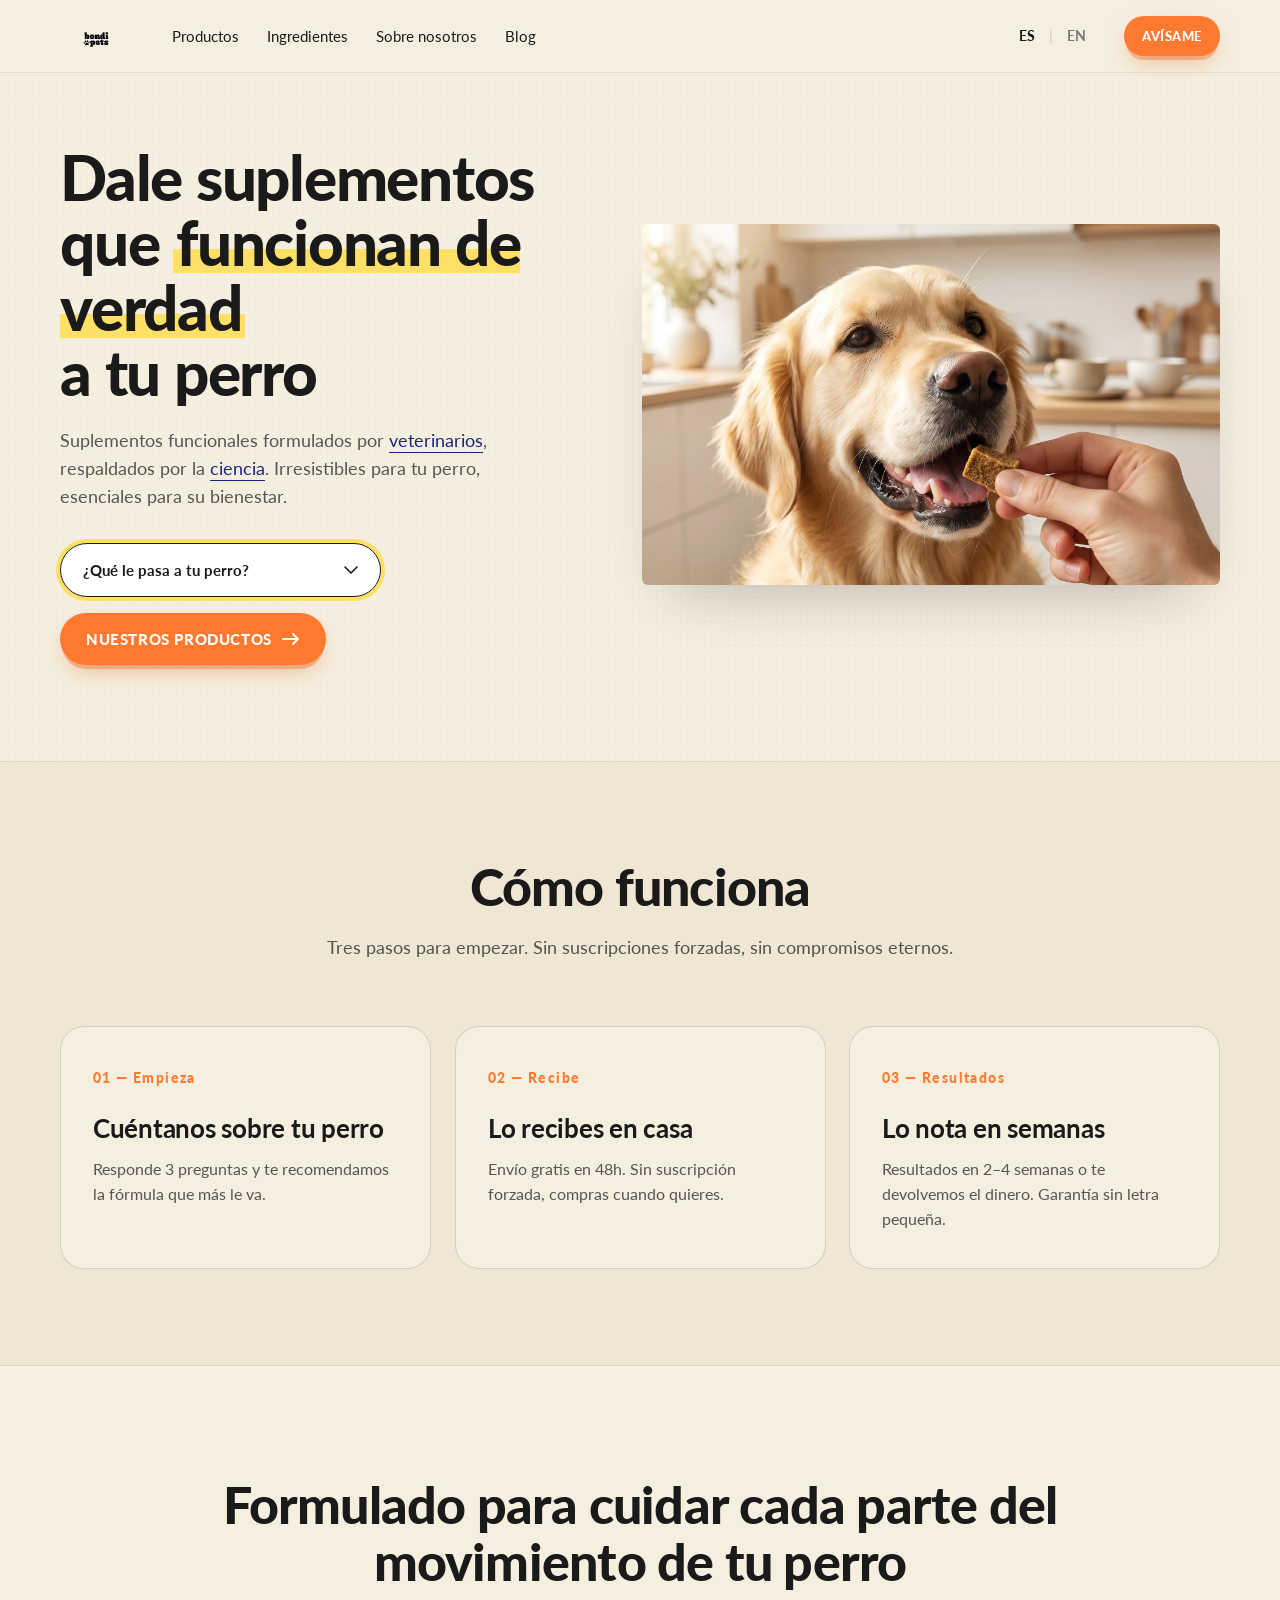
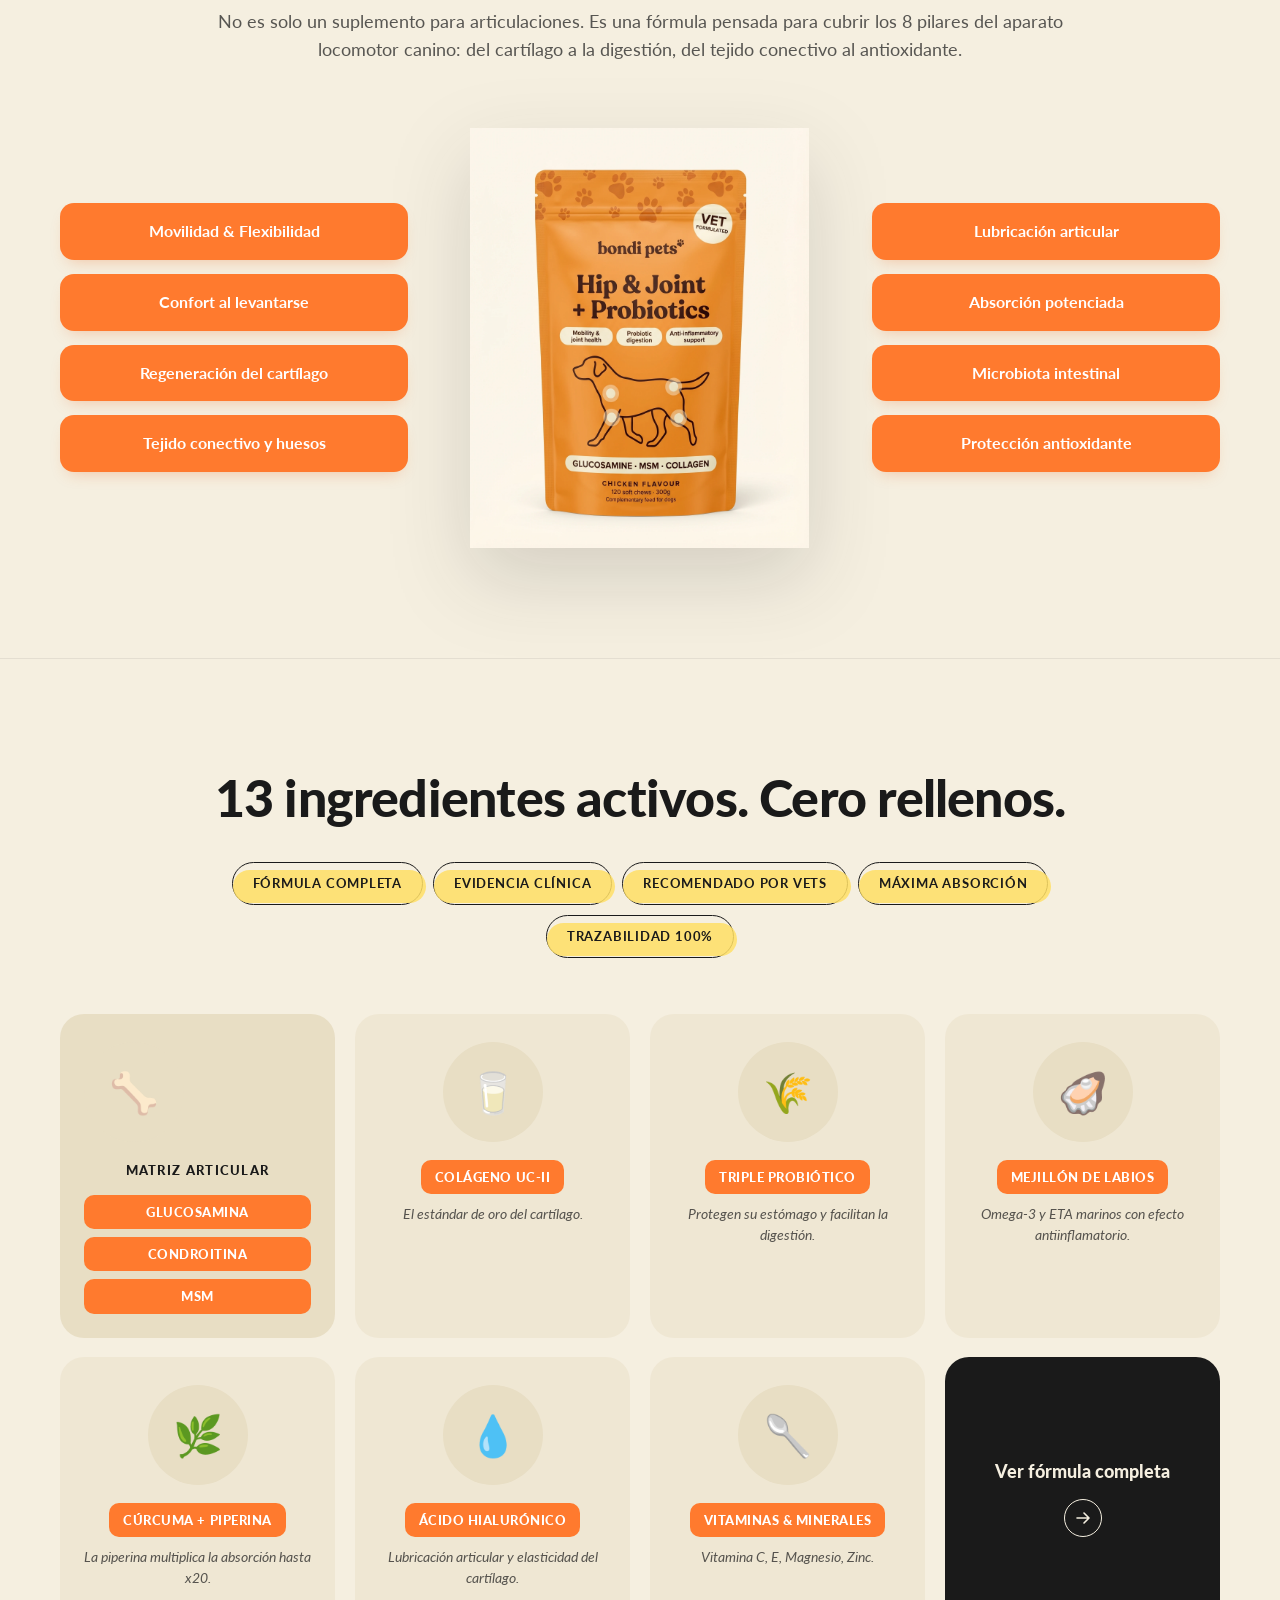
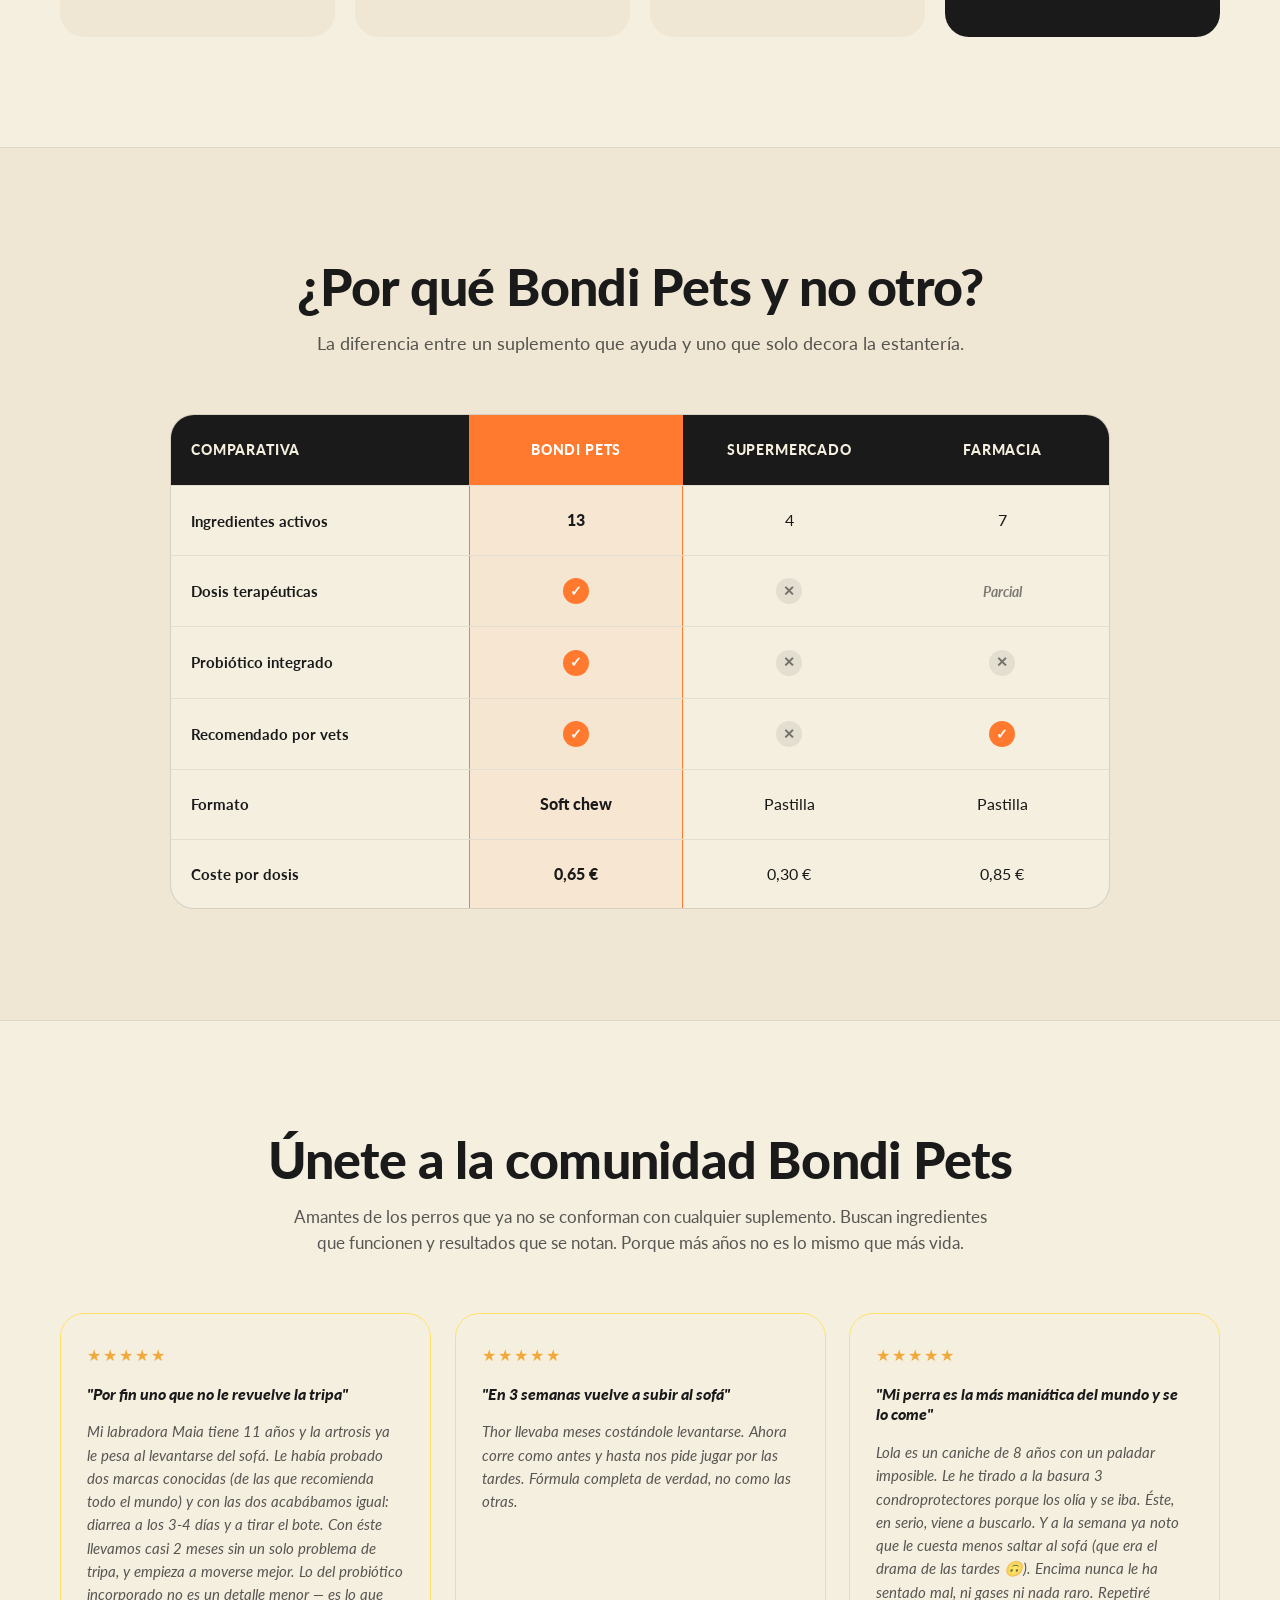
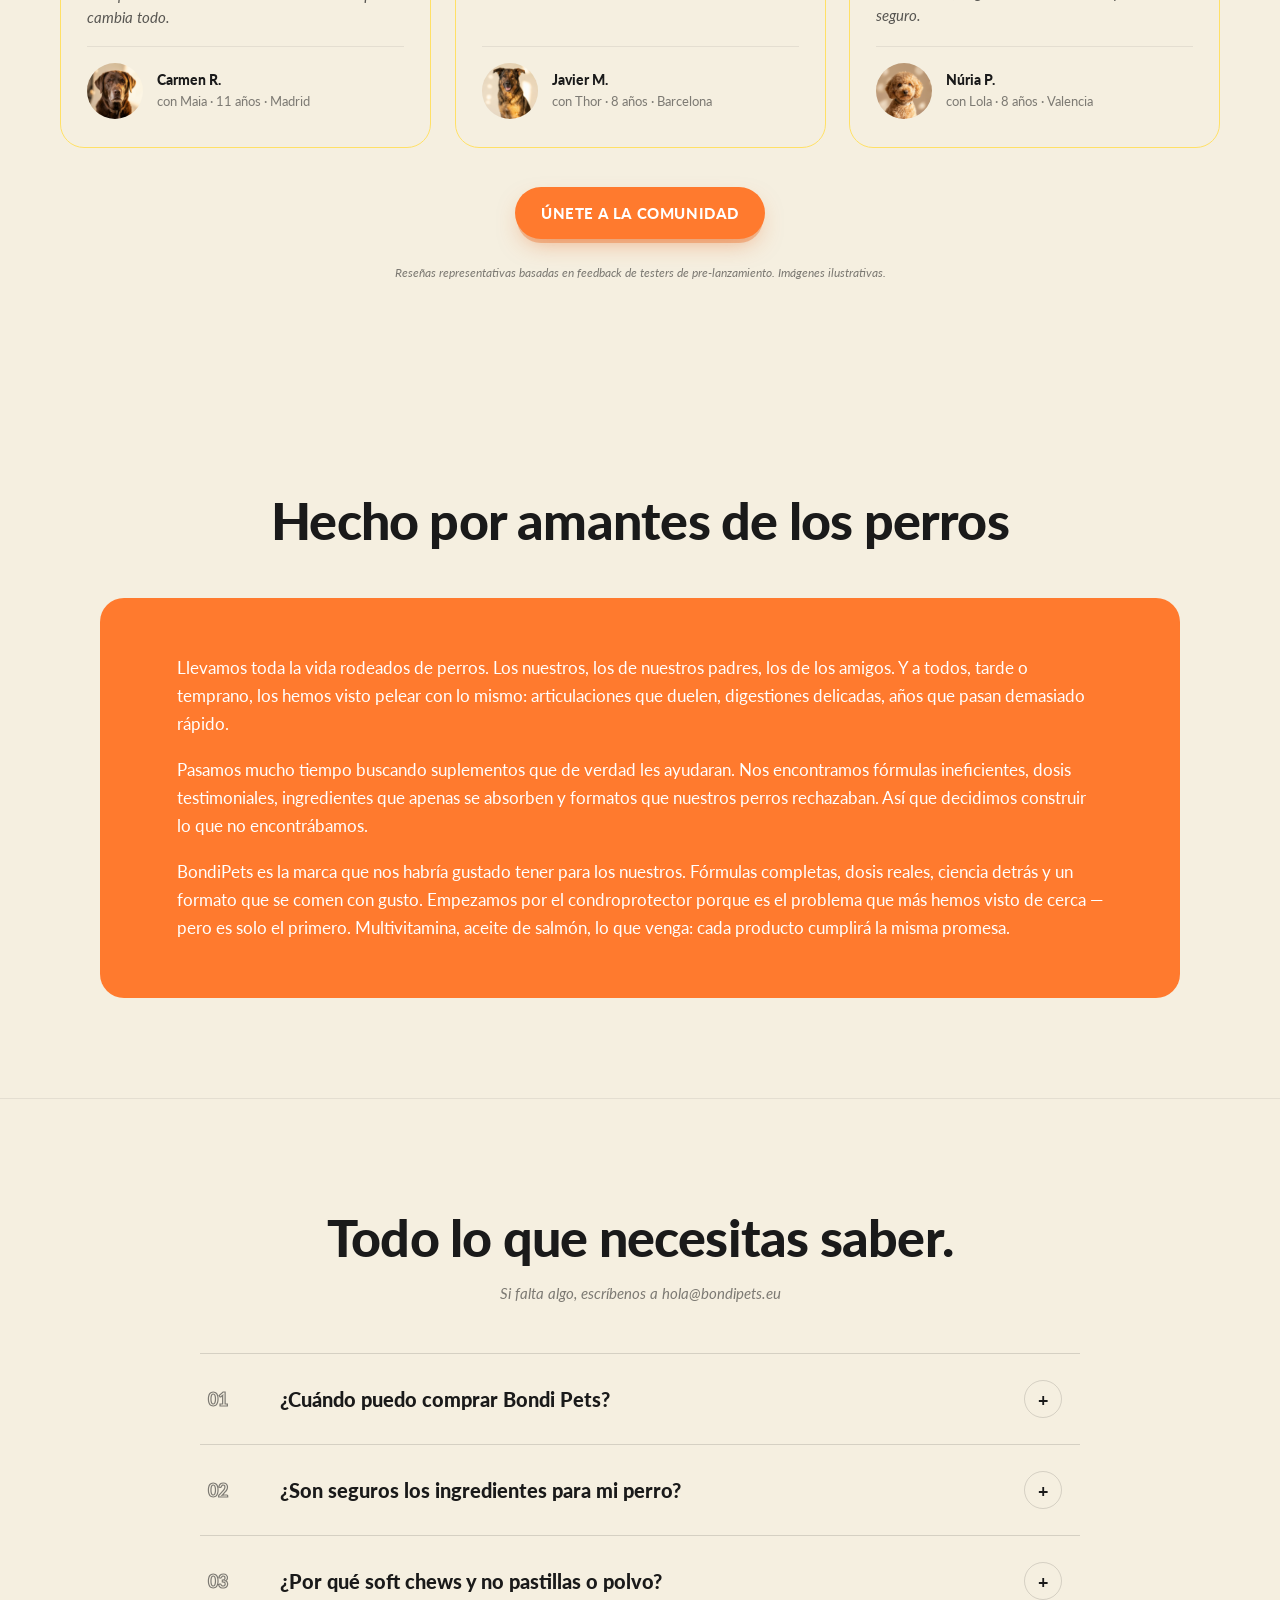
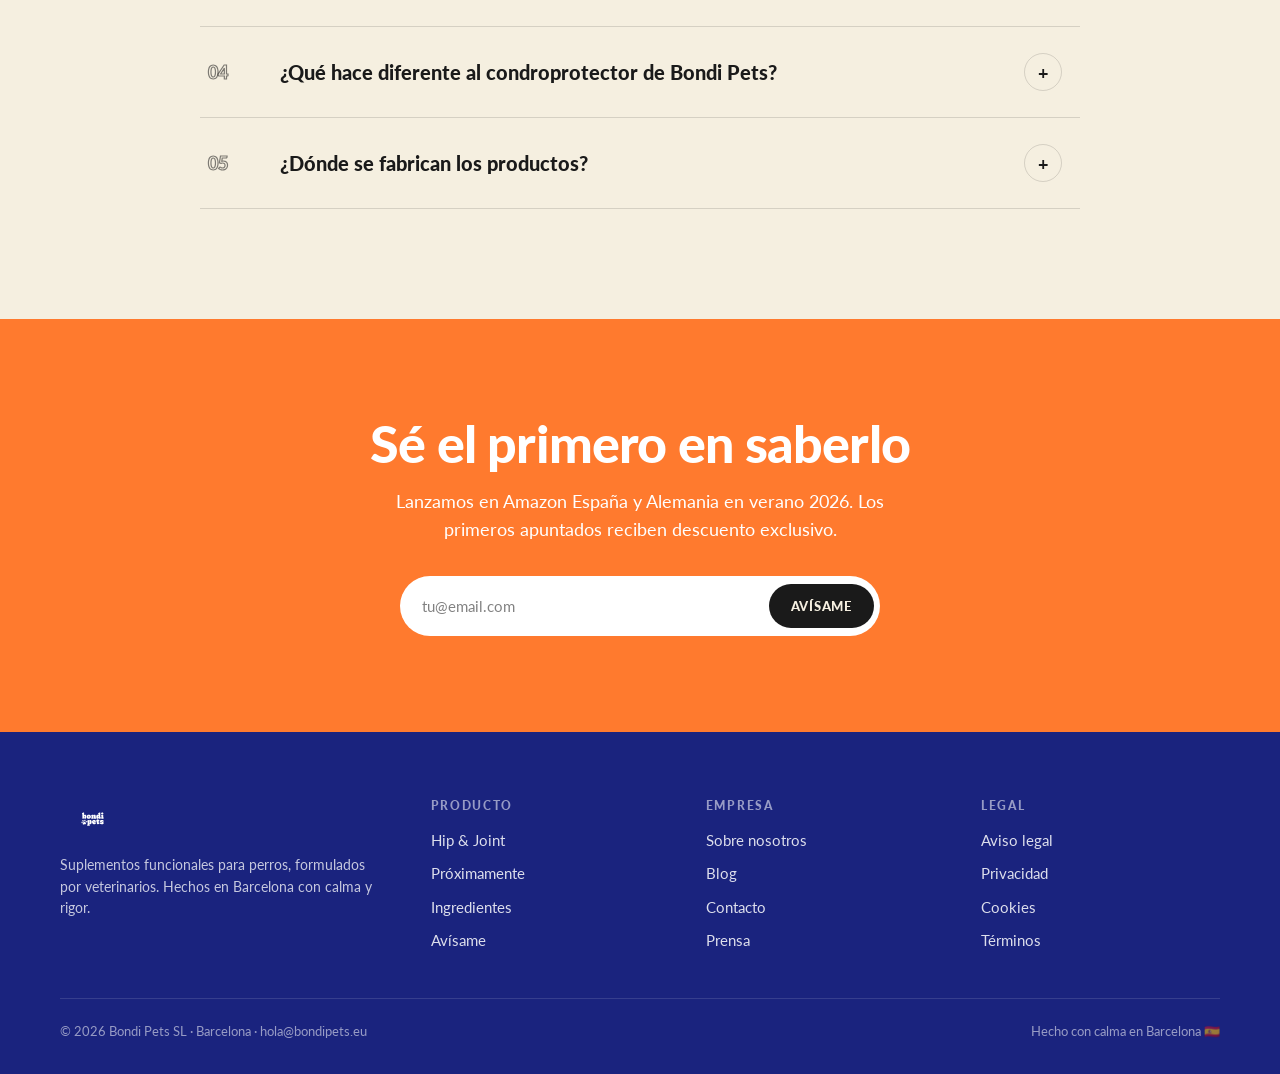
==== commit 0695cbc9: "fix: remove unverified stats section + nav logo visibility on cream - Borrar <section class="stats">" ====
--- a/index.html
+++ b/index.html
@@ -210,6 +210,7 @@
 .nav-logo img {
   height: 44px;
   width: auto;
+  filter: brightness(0);
 }
 .nav-links {
   display: flex;
@@ -1161,29 +1162,6 @@
     <div class="hero-img reveal delay-2">
       <img src="images/hero-dog-eating.webp" alt="Golden retriever recibiendo un soft chew Bondi Pets en un bosque otoñal" />
     </div>
-  </div>
-</section>
-
-<!-- ============================================================
-     STATS
-     ============================================================ -->
-<section class="stats">
-  <div class="container">
-    <div class="stats-grid">
-      <div class="stat reveal">
-        <div class="stat-num">87<span class="pct">%</span> <span class="emoji" aria-hidden="true">🦴</span></div>
-        <div class="stat-label">notan más movilidad en 4 semanas</div>
-      </div>
-      <div class="stat reveal delay-1">
-        <div class="stat-num">91<span class="pct">%</span> <span class="emoji" aria-hidden="true">🌱</span></div>
-        <div class="stat-label">mejor digestión desde la primera semana</div>
-      </div>
-      <div class="stat reveal delay-2">
-        <div class="stat-num">4.8<span class="emoji" aria-hidden="true">⭐</span></div>
-        <div class="stat-label">valoración media de los primeros testers</div>
-      </div>
-    </div>
-    <p class="stats-disclaimer reveal delay-3">Datos de focus group de pre-lanzamiento (n=43, abril 2026).</p>
   </div>
 </section>
 
